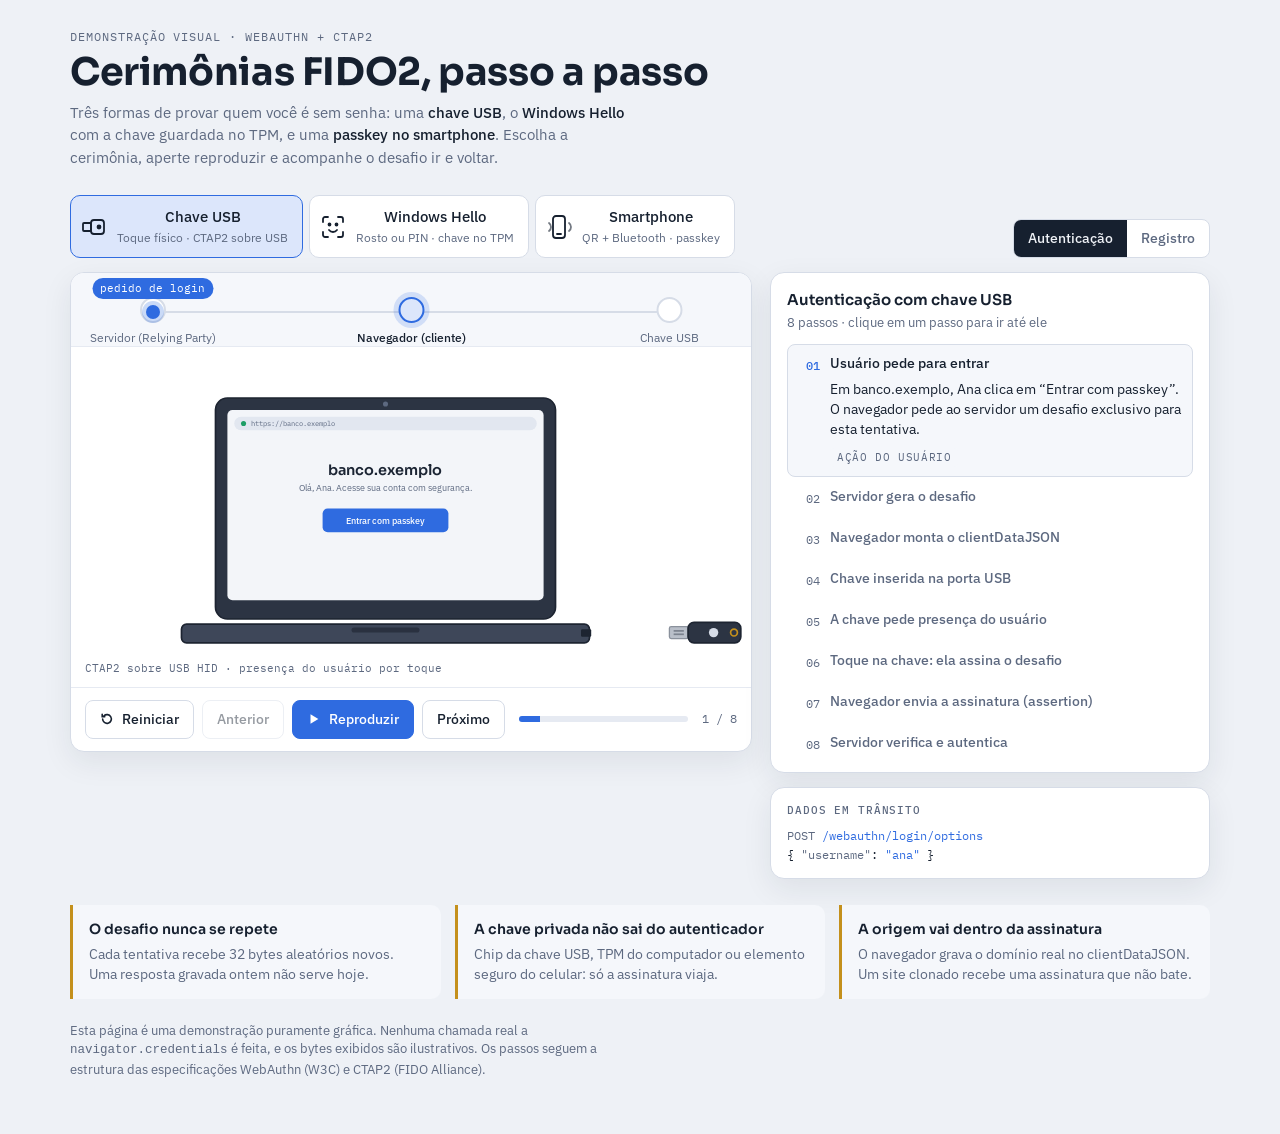
==== index.html @ 5cd629a7 "Prepare project for GitHub Pages deploy Wrap the standalone ceremony demo as a complete index.html d" ====
<!doctype html>
<html lang="pt-BR">
<head>
<meta charset="utf-8">
<meta name="viewport" content="width=device-width, initial-scale=1">
<meta name="description" content="Demonstração interativa das cerimônias de registro e autenticação FIDO2/WebAuthn.">
<title>Cerimônias FIDO2</title>
<link rel="stylesheet" href="https://fonts.googleapis.com/css2?family=Sora:wght@500;600;700&family=IBM+Plex+Sans:wght@400;500;600&family=IBM+Plex+Mono:wght@400;500&display=swap">
<style>
:root{
  --bg:#EEF1F6; --panel:#FFFFFF; --panel-2:#F5F7FB; --ink:#16202F; --muted:#5D6980; --line:#D6DCE7; --line-2:#E6EAF2;
  --accent:#C4901C; --accent-soft:#F7E9C6; --flow:#2F6BE0; --flow-soft:#DCE6FB; --ok:#1E9E66; --ok-soft:#D6F1E4; --warn:#DE6430;
  --screen:#F3F5F9; --screen-chrome:#E2E7F0; --screen-ink:#1B2433; --device:#2C3443; --device-2:#3E4759; --device-edge:#1D2431;
  --skin:#E8B892; --skin-2:#D39A6F;
  --shadow:0 10px 30px rgba(22,32,47,.08);
  --font-display:'Sora','Segoe UI',system-ui,sans-serif;
  --font-body:'IBM Plex Sans','Segoe UI',system-ui,sans-serif;
  --font-mono:'IBM Plex Mono','Cascadia Code',Consolas,monospace;
}
@media (prefers-color-scheme: dark){
  :root:not([data-theme="light"]){
    --bg:#0F141D; --panel:#171E2B; --panel-2:#1D2534; --ink:#E7ECF4; --muted:#93A0B5; --line:#2A3445; --line-2:#222B3A;
    --accent:#E2B04C; --accent-soft:#3A2F14; --flow:#6AA0FF; --flow-soft:#1C2C4D; --ok:#3FCB8B; --ok-soft:#153526; --warn:#F0784A;
    --screen:#0D1119; --screen-chrome:#1A2130; --screen-ink:#E7ECF4; --device:#3A4354; --device-2:#4C566A; --device-edge:#262E3D;
    --shadow:0 10px 30px rgba(0,0,0,.35);
  }
}
:root[data-theme="dark"]{
  --bg:#0F141D; --panel:#171E2B; --panel-2:#1D2534; --ink:#E7ECF4; --muted:#93A0B5; --line:#2A3445; --line-2:#222B3A;
  --accent:#E2B04C; --accent-soft:#3A2F14; --flow:#6AA0FF; --flow-soft:#1C2C4D; --ok:#3FCB8B; --ok-soft:#153526; --warn:#F0784A;
  --screen:#0D1119; --screen-chrome:#1A2130; --screen-ink:#E7ECF4; --device:#3A4354; --device-2:#4C566A; --device-edge:#262E3D;
  --shadow:0 10px 30px rgba(0,0,0,.35);
}
*{box-sizing:border-box}
body{margin:0;background:var(--bg);color:var(--ink);font-family:var(--font-body);font-size:15px;line-height:1.5;-webkit-font-smoothing:antialiased}
.wrap{max-width:1180px;margin:0 auto;padding:28px 20px 56px}

/* header */
.eyebrow{font-family:var(--font-mono);font-size:12px;letter-spacing:.08em;text-transform:uppercase;color:var(--muted);margin:0 0 6px}
h1{font-family:var(--font-display);font-weight:700;font-size:clamp(26px,3.4vw,38px);line-height:1.1;margin:0 0 8px;text-wrap:balance;letter-spacing:-.01em}
.lede{margin:0;max-width:62ch;color:var(--muted)}
.lede strong{color:var(--ink);font-weight:500}

/* selector */
.selector{display:flex;flex-wrap:wrap;gap:12px;align-items:flex-end;justify-content:space-between;margin:26px 0 14px}
.tabs{display:flex;gap:6px;flex-wrap:wrap}
.tab{display:flex;align-items:center;gap:10px;padding:10px 14px 10px 10px;border:1px solid var(--line);background:var(--panel);border-radius:10px;cursor:pointer;color:var(--ink);font:inherit;font-weight:500;transition:border-color .2s,background .2s}
.tab svg{width:26px;height:26px;flex:none}
.tab .tab-sub{display:block;font-size:12px;color:var(--muted);font-weight:400}
.tab:hover{border-color:var(--flow)}
.tab[aria-selected="true"]{border-color:var(--flow);background:var(--flow-soft)}
.tab:focus-visible,.btn:focus-visible,.seg button:focus-visible{outline:2px solid var(--flow);outline-offset:2px}
.seg{display:inline-flex;border:1px solid var(--line);border-radius:8px;overflow:hidden;background:var(--panel)}
.seg button{font:inherit;font-weight:500;font-size:14px;padding:8px 14px;border:0;background:transparent;color:var(--muted);cursor:pointer}
.seg button[aria-pressed="true"]{background:var(--ink);color:var(--bg)}

/* main grid */
.main{display:grid;grid-template-columns:minmax(0,1.55fr) minmax(300px,1fr);gap:18px;align-items:start}
@media (max-width:900px){.main{grid-template-columns:1fr}}
.stage{background:var(--panel);border:1px solid var(--line);border-radius:14px;box-shadow:var(--shadow);overflow:hidden}

/* rail */
.rail{position:relative;height:74px;border-bottom:1px solid var(--line-2);background:var(--panel-2)}
.rail .track{position:absolute;left:12%;right:12%;top:38px;height:2px;background:var(--line)}
.node{position:absolute;top:24px;transform:translateX(-50%);display:flex;flex-direction:column;align-items:center;gap:6px;font-size:11.5px;color:var(--muted);white-space:nowrap;transition:color .25s}
.node i{display:block;width:26px;height:26px;border-radius:50%;background:var(--panel);border:2px solid var(--line);transition:border-color .25s,background .25s,box-shadow .25s}
.node.on{color:var(--ink);font-weight:500}
.node.on i{border-color:var(--flow);background:var(--flow-soft);box-shadow:0 0 0 5px color-mix(in srgb,var(--flow) 18%,transparent)}
.pkt{position:absolute;top:32px;left:12%;width:14px;height:14px;margin-left:-7px;border-radius:50%;background:var(--flow);box-shadow:0 0 0 4px color-mix(in srgb,var(--flow) 25%,transparent);opacity:0;transition:left 1.3s cubic-bezier(.35,.1,.25,1),opacity .3s}
.pkt.jump{transition:none}
.pkt.show{opacity:1}
.pkt-label{position:absolute;bottom:20px;left:50%;transform:translateX(-50%);white-space:nowrap;font-family:var(--font-mono);font-size:11px;background:var(--flow);color:#fff;padding:2px 8px;border-radius:999px}

/* scene */
.scene-box{position:relative;background:var(--panel)}
.scene-box svg{display:block;width:100%;height:auto}
.scene-box svg[hidden]{display:none}
.note{position:absolute;left:14px;bottom:10px;font-family:var(--font-mono);font-size:11px;color:var(--muted)}

/* controls */
.controls{display:flex;gap:8px;align-items:center;padding:12px 14px;border-top:1px solid var(--line-2);flex-wrap:wrap}
.btn{font:inherit;font-weight:500;font-size:14px;padding:8px 14px;border-radius:8px;border:1px solid var(--line);background:var(--panel);color:var(--ink);cursor:pointer;display:inline-flex;align-items:center;gap:8px}
.btn:hover{border-color:var(--flow)}
.btn.primary{background:var(--flow);border-color:var(--flow);color:#fff}
.btn:disabled{opacity:.45;cursor:default}
.btn svg{width:14px;height:14px}
.progress{flex:1;min-width:120px;height:6px;background:var(--line-2);border-radius:3px;overflow:hidden;margin:0 6px}
.progress i{display:block;height:100%;width:0;background:var(--flow);transition:width .4s}
.counter{font-family:var(--font-mono);font-size:12px;color:var(--muted);font-variant-numeric:tabular-nums}

/* steps panel */
.side{display:flex;flex-direction:column;gap:14px}
.steps{background:var(--panel);border:1px solid var(--line);border-radius:14px;box-shadow:var(--shadow);padding:16px 16px 8px}
.steps h2{font-family:var(--font-display);font-size:15px;font-weight:600;margin:0 0 2px}
.steps .h-sub{margin:0 0 12px;font-size:12.5px;color:var(--muted)}
ol.list{list-style:none;margin:0;padding:0}
ol.list li{display:grid;grid-template-columns:26px 1fr;column-gap:10px;padding:9px 6px;border-radius:8px;cursor:pointer;border:1px solid transparent}
ol.list li:hover{background:var(--panel-2)}
ol.list li .n{font-family:var(--font-mono);font-size:12px;color:var(--muted);padding-top:3px;text-align:right;font-variant-numeric:tabular-nums}
ol.list li .t{font-weight:500;font-size:14px;line-height:1.35;color:var(--muted)}
ol.list li .d{display:none;font-size:13.5px;line-height:1.5;color:var(--ink);margin-top:6px;max-width:48ch}
ol.list li .tag{display:inline-block;font-family:var(--font-mono);font-size:10.5px;letter-spacing:.06em;text-transform:uppercase;padding:2px 7px;border-radius:4px;margin-top:8px;background:var(--panel-2);color:var(--muted)}
ol.list li.done .t{color:var(--ink)}
ol.list li.done .n{color:var(--ok)}
ol.list li.active{background:var(--panel-2);border-color:var(--line)}
ol.list li.active .t{color:var(--ink)}
ol.list li.active .n{color:var(--flow);font-weight:500}
ol.list li.active .d{display:block}
.tag.rp{background:var(--flow-soft);color:var(--flow)}
.tag.auth{background:var(--accent-soft);color:var(--accent)}
.tag.user{background:var(--ok-soft);color:var(--ok)}

.data{background:var(--panel);border:1px solid var(--line);border-radius:14px;box-shadow:var(--shadow);padding:14px 16px}
.data h3{font-family:var(--font-mono);font-size:11px;letter-spacing:.08em;text-transform:uppercase;color:var(--muted);margin:0 0 8px;font-weight:500}
.data pre{margin:0;font-family:var(--font-mono);font-size:12px;line-height:1.55;white-space:pre;overflow-x:auto;color:var(--ink)}
.data pre .k{color:var(--muted)}
.data pre .v{color:var(--flow)}
.data pre .ok{color:var(--ok)}
.data pre .acc{color:var(--accent)}

/* footer facts */
.facts{margin-top:26px;display:grid;grid-template-columns:repeat(3,1fr);gap:14px}
@media (max-width:760px){.facts{grid-template-columns:1fr}}
.fact{padding:14px 16px;border-left:3px solid var(--accent);background:var(--panel-2);border-radius:0 10px 10px 0}
.fact b{display:block;font-family:var(--font-display);font-weight:600;font-size:14px;margin-bottom:4px}
.fact p{margin:0;font-size:13.5px;color:var(--muted)}
.disclaimer{margin:22px 0 0;font-size:12.5px;color:var(--muted);max-width:70ch}

/* ===== SVG scene styling ===== */
svg text{font-family:var(--font-body)}
svg .mono{font-family:var(--font-mono)}
svg .disp{font-family:var(--font-display);font-weight:600}
svg .scr{opacity:0;transition:opacity .35s}
svg[data-screen="login"] .scr-login,svg[data-screen="loading"] .scr-loading,svg[data-screen="dialog"] .scr-dialog,svg[data-screen="qr"] .scr-qr,svg[data-screen="ok"] .scr-ok{opacity:1}
svg .dots circle{animation:dot 1.2s infinite}
svg .dots circle:nth-child(2){animation-delay:.2s}
svg .dots circle:nth-child(3){animation-delay:.4s}
@keyframes dot{0%,80%,100%{opacity:.25}40%{opacity:1}}
svg .laptop-screen{fill:var(--device)} svg .laptop-edge{fill:var(--device-edge)} svg .laptop-base{fill:var(--device-2)}
svg .screen-bg{fill:var(--screen)} svg .chrome{fill:var(--screen-chrome)}
svg .s-ink{fill:var(--screen-ink)} svg .s-muted{fill:var(--muted)} svg .s-flow{fill:var(--flow)} svg .s-ok{fill:var(--ok)}
svg .dlg{fill:var(--panel);stroke:var(--line)}
svg .ok-ring{fill:var(--ok-soft);stroke:var(--ok)}
svg .ok-check{fill:none;stroke:var(--ok);stroke-width:4;stroke-linecap:round;stroke-linejoin:round;stroke-dasharray:40;stroke-dashoffset:40;transition:stroke-dashoffset .6s .2s}
svg[data-screen="ok"] .ok-check{stroke-dashoffset:0}
svg .qr rect{fill:#1B2433}

/* USB */
.usb .key{transform:translate(704px,329px);transition:transform .9s cubic-bezier(.2,.7,.2,1)}
.usb.in .key{transform:translate(600px,329px)}
.usb .key-body{fill:var(--device);stroke:var(--device-edge)}
.usb .key-plug{fill:#B9BFC9;stroke:#8A919C}
.usb .key-ring{fill:none;stroke:var(--accent);stroke-width:2}
.usb .led{fill:var(--line);transition:fill .3s}
.usb.blink .led{animation:blink .55s steps(1) infinite}
@keyframes blink{50%{fill:var(--accent)}}
.usb.touch .led,.usb.glow .led{fill:var(--ok)}
.usb .finger{opacity:0;transform:translate(0,-60px);transition:transform .5s cubic-bezier(.2,.7,.2,1),opacity .3s}
.usb.touch .finger{opacity:1;transform:translate(0,0)}
.usb .finger path{fill:var(--skin);stroke:var(--skin-2)}
.usb .halo{opacity:0;transition:opacity .4s}
.usb.glow .halo{opacity:1;animation:halo 1.4s ease-in-out infinite}
@keyframes halo{50%{transform:scale(1.15);opacity:.4}}
.usb .halo{transform-origin:center;transform-box:fill-box}
.usb .key-lbl{opacity:0;transition:opacity .3s}
.usb.glow .key-lbl{opacity:1}

/* Hello */
.hello .beam{opacity:0;transition:opacity .4s;fill:var(--flow)}
.hello.beam .beam{opacity:.16}
.hello .face{stroke:var(--muted);fill:none;stroke-width:2.5;transition:stroke .3s}
.hello.match .face{stroke:var(--ok)}
.hello .scanline{opacity:0;stroke:var(--flow);stroke-width:2}
.hello.scan .scanline{opacity:1;animation:scan 1.1s ease-in-out infinite alternate}
@keyframes scan{from{transform:translateY(-34px)}to{transform:translateY(34px)}}
.hello .facepts{opacity:0;transition:opacity .4s}
.hello.scan .facepts,.hello.match .facepts{opacity:1}
.hello .facepts circle{fill:var(--flow)}
.hello.match .facepts circle{fill:var(--ok)}
.hello .tpm{fill:var(--device-edge);stroke:var(--line);transition:fill .3s}
.hello.tpm .tpm{fill:var(--accent)}
.hello .tpm-ring{fill:none;stroke:var(--accent);stroke-width:2;opacity:0;transform-origin:center;transform-box:fill-box}
.hello.tpm .tpm-ring{opacity:1;animation:halo 1.3s ease-in-out infinite}
.hello .tpm-lbl{opacity:0;transition:opacity .3s}
.hello.tpm .tpm-lbl{opacity:1}
.hello .cam{fill:var(--muted)} .hello.beam .cam{fill:var(--flow)}
.hello .face-icon{stroke:var(--flow);fill:none;stroke-width:2;stroke-linecap:round}

/* Phone */
.phone .phone{transform:translate(830px,118px);transition:transform .9s cubic-bezier(.2,.7,.2,1)}
.phone.in .phone{transform:translate(690px,118px)}
.phone .ph-body{fill:var(--device);stroke:var(--device-edge)}
.phone .ph-screen{fill:var(--screen)}
.phone .ph-scr{opacity:0;transition:opacity .35s}
svg[data-phone="camera"] .ph-camera,svg[data-phone="prompt"] .ph-prompt,svg[data-phone="ok"] .ph-ok{opacity:1}
.phone .vf{fill:none;stroke:var(--flow);stroke-width:2}
.phone .fp{fill:none;stroke:var(--flow);stroke-width:2;stroke-linecap:round}
.phone .ble path{fill:none;stroke:var(--flow);stroke-width:2;stroke-linecap:round;opacity:0}
.phone.ble .ble path{animation:wave 1.4s ease-out infinite}
.phone.ble .ble path:nth-child(2){animation-delay:.3s}
.phone.ble .ble path:nth-child(3){animation-delay:.6s}
@keyframes wave{0%{opacity:0}30%{opacity:1}100%{opacity:0}}
.phone .ble-lbl{opacity:0;transition:opacity .3s}
.phone.ble .ble-lbl{opacity:1}
.phone .tunnel{opacity:0;transition:opacity .4s}
.phone.tunnel .tunnel{opacity:1}
.phone .tunnel path{fill:none;stroke:var(--flow);stroke-width:2;stroke-dasharray:6 6}
.phone.tunnel .tunnel path{animation:dash 1.2s linear infinite}
.phone.back .tunnel path{animation-direction:reverse}
@keyframes dash{to{stroke-dashoffset:-24}}
.phone .cloud{fill:var(--panel);stroke:var(--flow);stroke-width:2}
.phone .ph-halo{opacity:0;fill:none;stroke:var(--ok);stroke-width:3;transform-origin:center;transform-box:fill-box}
.phone.sign .ph-halo{opacity:1;animation:halo 1.3s ease-in-out infinite}

@media (prefers-reduced-motion: reduce){
  *{transition-duration:.01ms!important;animation-duration:.01ms!important;animation-iteration-count:1!important}
  .usb.blink .led{fill:var(--accent)}
}
</style>
</head>
<body>

<div class="wrap">
  <header>
    <p class="eyebrow">Demonstração visual · WebAuthn + CTAP2</p>
    <h1>Cerimônias FIDO2, passo a passo</h1>
    <p class="lede">Três formas de provar quem você é sem senha: uma <strong>chave USB</strong>, o <strong>Windows Hello</strong> com a chave guardada no TPM, e uma <strong>passkey no smartphone</strong>. Escolha a cerimônia, aperte reproduzir e acompanhe o desafio ir e voltar.</p>
  </header>

  <div class="selector">
    <div class="tabs" role="tablist" aria-label="Autenticador">
      <button class="tab" role="tab" data-c="usb" aria-selected="true">
        <svg viewBox="0 0 26 26" fill="none" stroke="currentColor" stroke-width="1.8" stroke-linecap="round" stroke-linejoin="round"><rect x="2" y="9" width="8" height="8" rx="1"/><rect x="10" y="6" width="13" height="14" rx="3"/><circle cx="18" cy="13" r="1.5" fill="currentColor"/></svg>
        <span>Chave USB<span class="tab-sub">Toque físico · CTAP2 sobre USB</span></span>
      </button>
      <button class="tab" role="tab" data-c="hello" aria-selected="false">
        <svg viewBox="0 0 26 26" fill="none" stroke="currentColor" stroke-width="1.8" stroke-linecap="round" stroke-linejoin="round"><path d="M3 8V5a2 2 0 0 1 2-2h3M18 3h3a2 2 0 0 1 2 2v3M23 18v3a2 2 0 0 1-2 2h-3M8 23H5a2 2 0 0 1-2-2v-3"/><circle cx="9.5" cy="10.5" r="1" fill="currentColor"/><circle cx="16.5" cy="10.5" r="1" fill="currentColor"/><path d="M9 16c1 1.3 2.4 2 4 2s3-.7 4-2"/></svg>
        <span>Windows Hello<span class="tab-sub">Rosto ou PIN · chave no TPM</span></span>
      </button>
      <button class="tab" role="tab" data-c="phone" aria-selected="false">
        <svg viewBox="0 0 26 26" fill="none" stroke="currentColor" stroke-width="1.8" stroke-linecap="round" stroke-linejoin="round"><rect x="7" y="2" width="12" height="22" rx="3"/><path d="M11 20h4"/><path d="M3 9a5 5 0 0 1 0 8M23 9a5 5 0 0 1 0 8" opacity=".6"/></svg>
        <span>Smartphone<span class="tab-sub">QR + Bluetooth · passkey</span></span>
      </button>
    </div>
    <div class="seg" role="group" aria-label="Tipo de cerimônia">
      <button data-m="login" aria-pressed="true">Autenticação</button>
      <button data-m="register" aria-pressed="false">Registro</button>
    </div>
  </div>

  <div class="main">
    <section class="stage" aria-label="Palco da animação">
      <div class="rail">
        <div class="track"></div>
        <div class="node" style="left:12%" data-node="rp"><i></i><span>Servidor (Relying Party)</span></div>
        <div class="node" style="left:50%" data-node="client"><i></i><span>Navegador (cliente)</span></div>
        <div class="node" style="left:88%" data-node="auth"><i></i><span id="authName">Chave USB</span></div>
        <div class="pkt" id="pkt"><span class="pkt-label" id="pktLabel"></span></div>
      </div>
      <div class="scene-box" id="sceneBox">
        <div class="note" id="sceneNote"></div>
      </div>
      <div class="controls">
        <button class="btn" id="btnReset" title="Reiniciar">
          <svg viewBox="0 0 16 16" fill="none" stroke="currentColor" stroke-width="1.8" stroke-linecap="round"><path d="M3 8a5 5 0 1 0 1.5-3.6"/><path d="M2.5 2.5v3h3"/></svg>Reiniciar
        </button>
        <button class="btn" id="btnPrev">Anterior</button>
        <button class="btn primary" id="btnPlay">
          <svg viewBox="0 0 16 16" fill="currentColor" id="playIcon"><path d="M4 2.5v11l9-5.5z"/></svg><span id="playLabel">Reproduzir</span>
        </button>
        <button class="btn" id="btnNext">Próximo</button>
        <div class="progress"><i id="prog"></i></div>
        <span class="counter" id="counter">1 / 8</span>
      </div>
    </section>

    <aside class="side">
      <div class="steps">
        <h2 id="stepsTitle">Autenticação com chave USB</h2>
        <p class="h-sub" id="stepsSub">8 passos · clique em um passo para ir até ele</p>
        <ol class="list" id="stepList"></ol>
      </div>
      <div class="data">
        <h3 id="dataTitle">Dados em trânsito</h3>
        <pre id="dataBox"></pre>
      </div>
    </aside>
  </div>

  <div class="facts">
    <div class="fact"><b>O desafio nunca se repete</b><p>Cada tentativa recebe 32 bytes aleatórios novos. Uma resposta gravada ontem não serve hoje.</p></div>
    <div class="fact"><b>A chave privada não sai do autenticador</b><p>Chip da chave USB, TPM do computador ou elemento seguro do celular: só a assinatura viaja.</p></div>
    <div class="fact"><b>A origem vai dentro da assinatura</b><p>O navegador grava o domínio real no clientDataJSON. Um site clonado recebe uma assinatura que não bate.</p></div>
  </div>
  <p class="disclaimer">Esta página é uma demonstração puramente gráfica. Nenhuma chamada real a <code>navigator.credentials</code> é feita, e os bytes exibidos são ilustrativos. Os passos seguem a estrutura das especificações WebAuthn (W3C) e CTAP2 (FIDO Alliance).</p>
</div>

<script>
(function(){
'use strict';
const $=s=>document.querySelector(s);

/* ---------- illustrative data ---------- */
const HEX = {
  challenge:'7f3a 91c2 0be4 5d76 a8f0 13c9 4e2b 6d81\n          c517 fa60 2e9d 4b3c 08d2 77a1 e5f4 9b06',
  chB64:'fzqRwgvkXXao8BPJTitugcUX-mAunUs8CNJ3oeX0mwY',
  credId:'a1b2 c3d4 e5f6 0718 2930 4a5b 6c7d 8e9f',
  rpHash:'8c1f 4e7a 9d02 b6c3 …  (SHA-256 de "banco.exemplo")',
  sig:'3045 0221 00e7 4c19 8fa2 … 0220 5a1c 9b30 dd47 …',
  pub:'{ 1: 2 (EC2), 3: -7 (ES256),\n  -2: x = 65a3 9f0c …, -3: y = d2e8 1b44 … }'
};
const k=s=>`<span class="k">${s}</span>`, v=s=>`<span class="v">${s}</span>`, ok=s=>`<span class="ok">${s}</span>`, acc=s=>`<span class="acc">${s}</span>`;

/* ---------- shared steps ---------- */
function stepRequest(mode){
  return {
    who:'client', tag:'user',
    t: mode==='login' ? 'Usuário pede para entrar' : 'Usuário pede para cadastrar uma passkey',
    d: mode==='login'
      ? 'Em banco.exemplo, Ana clica em “Entrar com passkey”. O navegador pede ao servidor um desafio exclusivo para esta tentativa.'
      : 'Já autenticada, Ana escolhe “Cadastrar passkey” nas configurações da conta. O navegador pede ao servidor as opções de criação.',
    pkt:{from:'client',to:'rp',label: mode==='login' ? 'pedido de login' : 'pedido de registro'},
    st:'idle', screen:{type:'login'},
    data: `${k('POST')} ${v(mode==='login'?'/webauthn/login/options':'/webauthn/register/options')}\n{ ${k('"username"')}: ${v('"ana"')} }`
  };
}
function stepChallenge(mode){
  const extra = mode==='login'
    ? `${k('allowCredentials')}: [ ${v(HEX.credId)} ]\n${k('userVerification')}: ${v('"preferred"')}`
    : `${k('user')}: { id: ${v('e9 2f …')}, name: ${v('"ana"')} }\n${k('pubKeyCredParams')}: [ ${v('ES256 (-7)')}, ${v('RS256 (-257)')} ]`;
  return {
    who:'rp', tag:'rp',
    t:'Servidor gera o desafio',
    d:'O servidor sorteia 32 bytes aleatórios (o challenge), guarda-os para esta sessão e devolve junto com o rpId, o domínio dono da conta. ' + (mode==='login' ? 'Também lista quais credenciais aceita.' : 'Também informa quais algoritmos de assinatura aceita.'),
    pkt:{from:'rp',to:'client',label:'challenge + rpId'},
    st:'idle', screen:{type:'loading'},
    data:`${k('challenge')}: ${acc(HEX.challenge)}\n${k('rpId')}: ${v('"banco.exemplo"')}\n${extra}`
  };
}
function stepClientData(mode, screen){
  return {
    who:'client', tag:'client',
    t:'Navegador monta o clientDataJSON',
    d:`O site chama navigator.credentials.${mode==='login'?'get':'create'}(). O navegador registra o tipo da operação, o challenge e a origin real da página. Como esse registro entra na assinatura, um site falso não consegue reaproveitar o desafio.`,
    pkt:null, st:'idle', screen,
    data:`${k('clientDataJSON')} = {\n  ${k('"type"')}: ${v(mode==='login'?'"webauthn.get"':'"webauthn.create"')},\n  ${k('"challenge"')}: ${acc('"'+HEX.chB64+'"')},\n  ${k('"origin"')}: ${v('"https://banco.exemplo"')}\n}`
  };
}
function stepSend(mode, st, screen, from){
  return {
    who:'client', tag:'client',
    t: mode==='login' ? 'Navegador envia a assinatura (assertion)' : 'Navegador envia o attestationObject',
    d: mode==='login'
      ? 'A chave privada não saiu do autenticador. O navegador repassa ao servidor apenas o credentialId, o authenticatorData, o clientDataJSON e a assinatura.'
      : 'O navegador repassa ao servidor o attestationObject (chave pública, credentialId e dados de atestação) junto com o clientDataJSON.',
    pkt:{from: from||'client', to:'rp', label: mode==='login' ? 'assertion' : 'attestation'},
    st, screen,
    data: mode==='login'
      ? `${k('POST')} ${v('/webauthn/login/verify')}\n${k('credentialId')}: ${v(HEX.credId)}\n${k('authenticatorData')}: rpIdHash ‖ flags ‖ counter\n${k('clientDataJSON')}: …\n${k('signature')}: ${acc(HEX.sig)}`
      : `${k('POST')} ${v('/webauthn/register/verify')}\n${k('credentialId')}: ${v(HEX.credId)}\n${k('attestationObject')}: { fmt, authData, attStmt }\n${k('clientDataJSON')}: …`
  };
}
function stepVerify(mode, uv, st){
  return {
    who:'rp', tag:'rp',
    t: mode==='login' ? 'Servidor verifica e autentica' : 'Servidor guarda a chave pública',
    d: mode==='login'
      ? 'Com a chave pública guardada no registro, o servidor confere a assinatura, o hash do rpId, a origin, o tipo e se o contador aumentou. Tudo certo: a sessão é criada.'
      : 'O servidor confere o challenge e a origin, opcionalmente valida o certificado de atestação do fabricante e associa credentialId + chave pública à conta de Ana. A partir daqui essa credencial pode autenticar.',
    pkt:null, st, screen:{type:'ok'},
    data: mode==='login'
      ? `${k('challenge')} == esperado        ${ok('✔')}\n${k('origin')} == https://banco.exemplo  ${ok('✔')}\n${k('rpIdHash')} == SHA-256(rpId)  ${ok('✔')}\n${k('flags')}: UP=1 UV=${uv}             ${ok('✔')}\n${k('counter')}: 41 → 42             ${ok('✔')}\n${k('verify')}(pubKey, sig, dados) → ${ok('true')}\n${ok('Set-Cookie: session=…')}`
      : `${k('challenge')} == esperado   ${ok('✔')}\n${k('origin')} == esperado      ${ok('✔')}\n${k('fmt')}: ${v('"packed"')}  atestação ${ok('✔')}\n${k('salvo')}: { user: ana,\n  credentialId: ${v(HEX.credId)},\n  publicKey: ${acc('COSE ES256')}, counter: 0 }`
  };
}

/* ---------- ceremonies ---------- */
const CEREMONIES = {
  usb: {
    name:'chave USB', auth:'Chave USB', dlgTitle:'Chave de segurança',
    note:'CTAP2 sobre USB HID · presença do usuário por toque',
    steps(mode){
      const dlg=m=>({type:'dialog',msg:m});
      return [
        stepRequest(mode), stepChallenge(mode),
        stepClientData(mode, dlg('Insira sua chave de segurança')),
        { who:'auth', tag:'user', t:'Chave inserida na porta USB',
          d:'Ana conecta a chave. O navegador conversa com ela pelo protocolo CTAP2 sobre USB HID, sem driver especial, e envia o comando ' + (mode==='login'?'authenticatorGetAssertion.':'authenticatorMakeCredential.'),
          pkt:{from:'client',to:'auth',label: mode==='login'?'getAssertion':'makeCredential'}, st:'inserted', screen:dlg('Toque na chave quando ela piscar'),
          data:`${k('CTAP2')} ${v(mode==='login'?'authenticatorGetAssertion':'authenticatorMakeCredential')}\n${k('rpId')}: ${v('"banco.exemplo"')}\n${k('clientDataHash')}: SHA-256(clientDataJSON)\n${mode==='login'?k('allowList')+': [ '+v(HEX.credId)+' ]':k('user')+': { id, name: "ana" }'}` },
        { who:'auth', tag:'auth', t:'A chave pede presença do usuário',
          d:'O LED pisca. A chave só assina depois de um toque físico: é a prova de que há uma pessoa presente, e não um programa remoto tentando usar a chave às escondidas.',
          pkt:null, st:'blink', screen:dlg('Toque na chave quando ela piscar'), dur:3200,
          data:`${k('status')}: ${acc('aguardando presença do usuário (UP)')}\n${k('LED')}: piscando` },
        { who:'auth', tag:'user', t: mode==='login' ? 'Toque na chave: ela assina o desafio' : 'Toque na chave: ela cria um novo par de chaves',
          d: mode==='login'
            ? 'O dedo encosta no sensor. A chave localiza a chave privada ligada ao rpId e ao credentialId e assina authenticatorData ‖ SHA-256(clientDataJSON) com ela.'
            : 'O dedo encosta no sensor. A chave gera um par ES256 exclusivo para banco.exemplo: a privada fica gravada no chip seguro, a pública sai dentro de um attestationObject com um credentialId novo.',
          pkt:null, st:'touch', screen:dlg('Verificando…'), dur:3400,
          data: mode==='login'
            ? `${k('authenticatorData')}:\n  rpIdHash ${v(HEX.rpHash)}\n  flags    ${v('0x01')} (UP=1, UV=0)\n  counter  ${v('42')}\n${k('signature')}: ${acc(HEX.sig)}`
            : `${k('novo par')}: ES256 (P-256)\n${k('credentialId')}: ${v(HEX.credId)}\n${k('publicKey')} (COSE):\n${acc(HEX.pub)}\n${k('privateKey')}: ${ok('fica no chip')}` },
        stepSend(mode, 'signed', dlg('Enviando resposta…')),
        stepVerify(mode, 0, 'done')
      ];
    },
    states:{ idle:[], inserted:['in'], blink:['in','blink'], touch:['in','touch'], signed:['in','glow'], done:['in'] }
  },

  hello: {
    name:'Windows Hello', auth:'Windows Hello · TPM', dlgTitle:'Windows Hello',
    note:'Autenticador de plataforma · verificação biométrica local',
    steps(mode){
      const dlg=m=>({type:'dialog',msg:m});
      return [
        stepRequest(mode), stepChallenge(mode),
        stepClientData(mode, {type:'loading'}),
        { who:'auth', tag:'client', t:'Windows assume a operação',
          d:'O navegador entrega a operação ao autenticador de plataforma. O Windows abre a janela do Windows Hello: a credencial mora no TPM deste computador e não em um acessório.',
          pkt:{from:'client',to:'auth',label: mode==='login'?'getAssertion':'makeCredential'}, st:'prompt', screen:dlg('Verificando sua identidade'),
          data:`${k('autenticador')}: ${v('plataforma (Windows Hello)')}\n${k('transporte')}: ${v('"internal"')}\n${k('userVerification')}: ${acc('obrigatória')}` },
        { who:'auth', tag:'user', t:'A câmera infravermelha procura o rosto',
          d:'A câmera IR projeta luz invisível e lê o relevo do rosto, então uma foto não engana o sensor. Impressão digital ou PIN funcionam do mesmo jeito: tudo é conferido só neste aparelho.',
          pkt:null, st:'scan', screen:dlg('Olhando para você…'), dur:3400,
          data:`${k('sensor')}: câmera IR + RGB\n${k('modelo facial')}: ${ok('só existe neste PC')}\n${k('enviado ao site')}: ${ok('nada')}` },
        { who:'auth', tag:'auth', t:'Rosto reconhecido: TPM libera a chave',
          d:'A comparação acontece localmente; o rosto nunca viaja. Com a verificação feita (UV=1), o Windows autoriza o TPM a usar a chave privada, que foi gerada lá dentro e não pode ser lida nem exportada.',
          pkt:null, st:'match', screen:dlg('Reconhecido'),
          data:`${k('match')}: ${ok('true')}\n${k('flags')}: UP=1 ${acc('UV=1')}\n${k('TPM 2.0')}: chave desbloqueada para uso` },
        { who:'auth', tag:'auth', t: mode==='login' ? 'TPM assina o desafio' : 'TPM cria o par de chaves',
          d: mode==='login'
            ? 'Dentro do TPM, a chave privada assina authenticatorData ‖ SHA-256(clientDataJSON). Só a assinatura sai do chip.'
            : 'O TPM gera um par ES256 novo. A chave privada nasce e fica dentro do chip; a pública sai com um credentialId e a atestação do TPM.',
          pkt:null, st:'sign', screen:dlg('Assinando…'), dur:3200,
          data: mode==='login'
            ? `${k('authenticatorData')}:\n  rpIdHash ${v(HEX.rpHash)}\n  flags    ${v('0x05')} (UP=1, UV=1)\n  counter  ${v('42')}\n${k('signature')}: ${acc(HEX.sig)}`
            : `${k('novo par')}: ES256, gerado no TPM\n${k('credentialId')}: ${v(HEX.credId)}\n${k('publicKey')} (COSE):\n${acc(HEX.pub)}\n${k('fmt')}: ${v('"tpm"')} (atestação do chip)` },
        stepSend(mode, 'sign', dlg('Enviando resposta…')),
        stepVerify(mode, 1, 'done')
      ];
    },
    states:{ idle:[], prompt:[], scan:['beam','scan'], match:['beam','match'], sign:['match','tpm'], done:['match'] }
  },

  phone: {
    name:'smartphone', auth:'Smartphone', dlgTitle:'Usar um telefone',
    note:'Transporte híbrido · QR + Bluetooth LE + túnel cifrado',
    steps(mode){
      return [
        stepRequest(mode), stepChallenge(mode),
        stepClientData(mode, {type:'loading'}),
        { who:'client', tag:'client', t:'Navegador exibe um código QR',
          d:'Não há passkey neste computador, então o navegador oferece “usar um telefone”. O QR carrega uma URL FIDO:/ com uma chave de sessão temporária e o endereço de um serviço de túnel.',
          pkt:null, st:'qr', screen:{type:'qr'},
          data:`${k('QR')}: ${v('FIDO:/0648…')}\n${k('contém')}: chave pública efêmera,\n         segredo do QR, id do túnel\n${k('validade')}: esta sessão` },
        { who:'auth', tag:'user', t:'Ana aponta a câmera do celular',
          d:'O celular lê o QR e descobre como falar com este navegador em particular. Nada foi enviado ainda: só um convite.',
          pkt:null, st:'phone-in', screen:{type:'qr'}, phone:'camera',
          data:`${k('lido')}: ${v('FIDO:/0648…')}\n${k('celular')}: derivou a chave da sessão` },
        { who:'auth', tag:'auth', t:'Prova de proximidade por Bluetooth',
          d:'O celular anuncia por BLE um segredo derivado do QR. O computador precisa ouvir esse anúncio, o que prova que os dois estão no mesmo lugar. Os dados em si passam por um túnel na internet, cifrado de ponta a ponta.',
          pkt:{from:'client',to:'auth',label: mode==='login'?'getAssertion':'makeCredential'}, st:'ble', screen:{type:'dialog',msg:'Conectando ao seu telefone…'}, phone:'camera', dur:3400,
          data:`${k('BLE advert')}: ${acc('segredo(QR) ✔ ouvido pelo PC')}\n${k('túnel')}: ${v('wss://cable.…/connect')}\n${k('cifra')}: Noise, ponta a ponta\n${k('CTAP2')} ${v(mode==='login'?'getAssertion':'makeCredential')} → celular` },
        { who:'auth', tag:'user', t:'Celular pede a digital',
          d:'O celular mostra para qual site é a operação e pede a impressão digital, o rosto ou o código de bloqueio. A verificação é local e nunca sai do aparelho.',
          pkt:null, st:'prompt', screen:{type:'dialog',msg:'Continue no seu telefone'}, phone:'prompt', dur:3200,
          data:`${k('rpId')}: ${v('"banco.exemplo"')}\n${k('conta')}: ana\n${k('userVerification')}: ${acc('sensor de digital')}` },
        { who:'auth', tag:'auth', t: mode==='login' ? 'Passkey assina no celular' : 'Celular cria a passkey',
          d: mode==='login'
            ? 'A chave privada está no elemento seguro do celular (ou sincronizada no cofre da conta, sempre cifrada). O celular assina authenticatorData ‖ SHA-256(clientDataJSON); a chave não sai do aparelho.'
            : 'O celular gera um par ES256 novo e guarda a privada no elemento seguro, podendo sincronizá-la cifrada com o cofre da conta. A pública sai com um credentialId.',
          pkt:null, st:'sign', screen:{type:'dialog',msg:'Continue no seu telefone'}, phone:'ok', dur:3000,
          data: mode==='login'
            ? `${k('flags')}: UP=1 ${acc('UV=1')}\n${k('counter')}: ${v('0')} (passkey sincronizada)\n${k('signature')}: ${acc(HEX.sig)}`
            : `${k('novo par')}: ES256\n${k('credentialId')}: ${v(HEX.credId)}\n${k('publicKey')} (COSE):\n${acc(HEX.pub)}\n${k('backup')}: ${v('BE=1, BS=1')} (sincronizável)` },
        { who:'client', tag:'auth', t:'A resposta volta pelo túnel',
          d:'A resposta assinada percorre o mesmo túnel cifrado até o navegador, que a entrega ao site como se tivesse vindo de um autenticador local.',
          pkt:{from:'auth',to:'client',label: mode==='login'?'assertion':'attestation'}, st:'return', screen:{type:'dialog',msg:'Resposta recebida'}, phone:'ok',
          data:`${k('túnel')} → navegador\n${k('conteúdo')}: ${v(mode==='login'?'assertion':'attestationObject')} + clientDataJSON` },
        stepSend(mode, 'return', {type:'loading'}, 'client'),
        stepVerify(mode, 1, 'done')
      ];
    },
    states:{ idle:[], qr:[], 'phone-in':['in'], ble:['in','ble','tunnel'], prompt:['in','tunnel'], sign:['in','tunnel','sign'], 'return':['in','tunnel','back'], done:['in'] }
  }
};

/* ---------- SVG building ---------- */
function seeded(n){ let s=n>>>0; return ()=>{ s^=s<<13; s>>>=0; s^=s>>>17; s^=s<<5; s>>>=0; return (s>>>0)/4294967296; }; }
function qrPattern(){
  const N=21, g=[], r=seeded(20260903);
  for(let y=0;y<N;y++){ g[y]=[]; for(let x=0;x<N;x++) g[y][x]= r()<0.45; }
  const finder=(ox,oy)=>{ for(let y=0;y<7;y++)for(let x=0;x<7;x++){ const edge=x===0||y===0||x===6||y===6, core=x>=2&&x<=4&&y>=2&&y<=4; g[oy+y][ox+x]=edge||core; } for(let i=-1;i<8;i++){ if(g[oy+i]&&g[oy+i][ox-1]!==undefined&&ox-1>=0) g[oy+i][ox-1]=false; if(g[oy+i]&&ox+7<N) g[oy+i][ox+7]=false; if(oy-1>=0&&g[oy-1][ox+i]!==undefined&&ox+i>=0&&ox+i<N) g[oy-1][ox+i]=false; if(oy+7<N&&ox+i>=0&&ox+i<N) g[oy+7][ox+i]=false; } };
  finder(0,0); finder(N-7,0); finder(0,N-7);
  return g;
}
const QR=qrPattern();
function qrSVG(x,y,cell,cls){
  let s=`<g class="${cls||'qr'}" transform="translate(${x},${y})">`;
  for(let r=0;r<QR.length;r++)for(let c=0;c<QR.length;c++) if(QR[r][c]) s+=`<rect x="${c*cell}" y="${r*cell}" width="${cell}" height="${cell}"/>`;
  return s+'</g>';
}
function laptop(dlgTitle, iconMarkup, extraScreen){
  return `
  <g class="laptop">
    <rect x="170" y="60" width="400" height="260" rx="14" class="laptop-screen"/>
    <rect x="170" y="60" width="400" height="260" rx="14" fill="none" stroke="var(--device-edge)" stroke-width="2"/>
    <rect x="184" y="74" width="372" height="224" rx="6" class="screen-bg"/>
    <circle cx="370" cy="67" r="3" class="cam" fill="var(--muted)"/>
    <rect x="130" y="326" width="480" height="22" rx="6" class="laptop-base"/>
    <rect x="130" y="326" width="480" height="22" rx="6" fill="none" stroke="var(--device-edge)" stroke-width="2"/>
    <rect x="330" y="330" width="80" height="6" rx="3" fill="var(--device-edge)" opacity=".6"/>
    <rect x="600" y="332" width="12" height="9" rx="1.5" fill="var(--device-edge)"/>
    <!-- browser chrome -->
    <rect x="192" y="82" width="356" height="16" rx="8" class="chrome"/>
    <circle cx="203" cy="90" r="3" fill="var(--ok)"/>
    <text x="212" y="93.5" font-size="8.5" class="mono s-muted">https://banco.exemplo</text>
    <!-- screens -->
    <g class="scr scr-login">
      <text x="370" y="150" font-size="17" text-anchor="middle" class="disp s-ink">banco.exemplo</text>
      <text x="370" y="170" font-size="10" text-anchor="middle" class="s-muted">Olá, Ana. Acesse sua conta com segurança.</text>
      <rect x="296" y="190" width="148" height="28" rx="6" class="s-flow"/>
      <text x="370" y="208" font-size="10.5" text-anchor="middle" fill="#fff" font-weight="500" class="login-btn">Entrar com passkey</text>
    </g>
    <g class="scr scr-loading">
      <text x="370" y="180" font-size="11" text-anchor="middle" class="s-muted loading-msg">Aguardando o servidor</text>
      <g class="dots" fill="var(--flow)"><circle cx="356" cy="200" r="3.5"/><circle cx="370" cy="200" r="3.5"/><circle cx="384" cy="200" r="3.5"/></g>
    </g>
    <g class="scr scr-dialog">
      <rect x="250" y="112" width="240" height="160" rx="10" class="dlg"/>
      <g transform="translate(352,126)">${iconMarkup}</g>
      <text x="370" y="192" font-size="11.5" text-anchor="middle" font-weight="600" class="s-ink">${dlgTitle}</text>
      <text x="370" y="212" font-size="10" text-anchor="middle" class="s-muted dlg-msg">…</text>
      <g class="dots" fill="var(--flow)"><circle cx="356" cy="248" r="3"/><circle cx="370" cy="248" r="3"/><circle cx="384" cy="248" r="3"/></g>
    </g>
    ${extraScreen||''}
    <g class="scr scr-ok">
      <circle cx="370" cy="170" r="30" class="ok-ring" stroke-width="2.5"/>
      <path d="M355 171 l10 10 l20 -22" class="ok-check"/>
      <text x="370" y="228" font-size="13" text-anchor="middle" class="disp s-ink ok-label">Autenticado</text>
      <text x="370" y="246" font-size="9.5" text-anchor="middle" class="s-muted">Bem-vinda de volta, Ana</text>
    </g>
  </g>`;
}
const ICON_KEY=`<g fill="none" stroke="var(--accent)" stroke-width="2.5" stroke-linecap="round" stroke-linejoin="round" transform="translate(0,4)"><rect x="2" y="12" width="9" height="10" rx="1"/><rect x="11" y="8" width="23" height="18" rx="4"/><circle cx="26" cy="17" r="2.5" fill="var(--accent)"/></g>`;
const ICON_FACE=`<g class="face-icon" transform="translate(0,2)"><path d="M3 10V6a3 3 0 0 1 3-3h4M26 3h4a3 3 0 0 1 3 3v4M36 26v4a3 3 0 0 1-3 3h-4M10 33H6a3 3 0 0 1-3-3v-4"/><circle cx="13" cy="15" r="1.4" fill="var(--flow)"/><circle cx="23" cy="15" r="1.4" fill="var(--flow)"/><path d="M12 23c2 2.5 4.5 3.5 6 3.5s4-1 6-3.5"/></g>`;
const ICON_PHONE=`<g fill="none" stroke="var(--flow)" stroke-width="2.5" stroke-linecap="round" transform="translate(4,2)"><rect x="6" y="1" width="18" height="32" rx="4"/><path d="M12 28h6"/></g>`;

const SCENES = {
  usb: `<svg viewBox="0 0 800 400" class="scene usb" data-screen="login" role="img" aria-label="Chave USB sendo inserida em um notebook">
    ${laptop('Chave de segurança', ICON_KEY)}
    <g class="key">
      <rect x="0" y="0" width="22" height="14" rx="2" class="key-plug" stroke-width="1.5"/>
      <rect x="5" y="4" width="12" height="2" fill="#7B828E"/><rect x="5" y="8" width="12" height="2" fill="#7B828E"/>
      <circle cx="40" cy="7" r="26" class="halo" fill="var(--ok)" opacity=".18"/>
      <rect x="22" y="-5" width="62" height="24" rx="7" class="key-body" stroke-width="2"/>
      <circle cx="76" cy="7" r="4" class="key-ring"/>
      <circle cx="52" cy="7" r="5.5" class="led"/>
      <text x="53" y="40" font-size="10" text-anchor="middle" class="mono key-lbl" fill="var(--ok)">assinado</text>
    </g>
    <g class="finger" transform="translate(0,0)">
      <path d="M660 260 c0 -14 8 -22 18 -22 c10 0 18 8 18 22 v54 c0 12 -8 22 -18 22 c-10 0 -18 -10 -18 -22 z" stroke-width="2"/>
      <path d="M668 262 c0 -8 4 -12 10 -12 c6 0 10 4 10 12 v12 c0 6 -4 8 -10 8 c-6 0 -10 -2 -10 -8 z" fill="var(--skin-2)" opacity=".5"/>
    </g>
  </svg>`,

  hello: `<svg viewBox="0 0 800 400" class="scene hello" data-screen="login" role="img" aria-label="Windows Hello reconhecendo um rosto com a chave no TPM">
    <polygon points="370,67 668,140 668,240" class="beam"/>
    ${laptop('Windows Hello', ICON_FACE)}
    <g class="tpm-g">
      <rect x="290" y="330" width="36" height="14" rx="2" class="tpm"/>
      <rect x="283" y="323" width="50" height="28" rx="4" class="tpm-ring"/>
      <text x="308" y="340" font-size="7" text-anchor="middle" class="mono" fill="var(--panel)" font-weight="500">TPM</text>
      <g class="tpm-lbl">
        <path d="M308 351 v22" stroke="var(--accent)" stroke-width="1.5" stroke-dasharray="3 3"/>
        <text x="308" y="388" font-size="10.5" text-anchor="middle" class="mono" fill="var(--accent)">chave privada: nunca sai do TPM 2.0</text>
      </g>
    </g>
    <g class="person" transform="translate(700,192)">
      <path d="M-52 92 Q-52 42 0 42 Q52 42 52 92" class="face"/>
      <circle cx="0" cy="0" r="34" class="face"/>
      <g class="facepts">
        <circle cx="-12" cy="-6" r="2"/><circle cx="12" cy="-6" r="2"/><circle cx="0" cy="6" r="2"/><circle cx="-10" cy="16" r="2"/><circle cx="10" cy="16" r="2"/>
        <circle cx="-22" cy="4" r="1.5"/><circle cx="22" cy="4" r="1.5"/><circle cx="0" cy="-20" r="1.5"/>
      </g>
      <line x1="-40" y1="0" x2="40" y2="0" class="scanline"/>
    </g>
  </svg>`,

  phone: `<svg viewBox="0 0 800 400" class="scene phone" data-screen="login" data-phone="off" role="img" aria-label="Smartphone lendo o QR code de um notebook">
    <g class="tunnel">
      <path d="M380 58 C 440 -6 690 -6 740 116"/>
      <path d="M548 8 a12 12 0 0 1 22 -6 a10 10 0 0 1 18 8 a9 9 0 0 1 -2 18 h-40 a10 10 0 0 1 2 -20 z" class="cloud"/>
      <text x="560" y="44" font-size="10" text-anchor="middle" class="mono" fill="var(--flow)">túnel cifrado</text>
    </g>
    ${laptop('Usar um telefone', ICON_PHONE, `
    <g class="scr scr-qr">
      <text x="370" y="122" font-size="11.5" text-anchor="middle" font-weight="600" class="s-ink">Use seu telefone</text>
      <rect x="322" y="130" width="96" height="96" rx="6" fill="#fff" stroke="var(--line)"/>
      ${qrSVG(328,136,4)}
      <text x="370" y="246" font-size="9.5" text-anchor="middle" class="s-muted">Aponte a câmera do celular para o código</text>
    </g>`)}
    <g class="ble">
      <path d="M676 214 a44 44 0 0 0 0 72"/>
      <path d="M660 200 a62 62 0 0 0 0 100"/>
      <path d="M644 186 a80 80 0 0 0 0 128"/>
    </g>
    <text x="646" y="352" font-size="10" text-anchor="middle" class="mono ble-lbl" fill="var(--flow)">BLE: mesmo ambiente</text>
    <g class="phone">
      <rect x="0" y="0" width="100" height="200" rx="16" class="ph-body" stroke-width="2"/>
      <rect x="6" y="8" width="88" height="184" rx="10" class="ph-screen"/>
      <circle cx="50" cy="16" r="3" fill="var(--device-edge)"/>
      <rect x="-4" y="-4" width="108" height="208" rx="19" class="ph-halo"/>
      <g class="ph-scr ph-camera">
        <rect x="6" y="8" width="88" height="184" rx="10" fill="var(--device-edge)"/>
        <g transform="translate(23,56)" style="opacity:.9">${qrSVG(0,0,2.6,'qr-mini')}</g>
        <path d="M18 50 v-8 h8 M74 42 h8 v8 M82 110 v8 h-8 M26 118 h-8 v-8" class="vf"/>
        <text x="50" y="150" font-size="7.5" text-anchor="middle" fill="#fff" opacity=".85">Código detectado</text>
        <circle cx="50" cy="172" r="8" fill="none" stroke="#fff" stroke-width="1.5" opacity=".7"/>
      </g>
      <g class="ph-scr ph-prompt">
        <text x="50" y="44" font-size="8.5" text-anchor="middle" font-weight="600" class="s-ink">banco.exemplo</text>
        <text x="50" y="58" font-size="7" text-anchor="middle" class="s-muted">Entrar como ana?</text>
        <g class="fp" transform="translate(30,80)">
          <path d="M6 22c0-9 6-15 14-15s14 6 14 15"/>
          <path d="M11 27c0-6 4-11 9-11s9 5 9 11v5"/>
          <path d="M16 31c0-4 1.5-7 4-7s4 3 4 7v7"/>
          <path d="M20 29v11"/>
        </g>
        <text x="50" y="140" font-size="7" text-anchor="middle" class="s-muted">Toque no sensor</text>
        <rect x="18" y="160" width="64" height="16" rx="4" class="s-flow"/>
        <text x="50" y="171" font-size="7" text-anchor="middle" fill="#fff">Continuar</text>
      </g>
      <g class="ph-scr ph-ok">
        <circle cx="50" cy="86" r="20" class="ok-ring" stroke-width="2"/>
        <path d="M40 87 l7 7 l14 -15" fill="none" stroke="var(--ok)" stroke-width="3" stroke-linecap="round" stroke-linejoin="round"/>
        <text x="50" y="126" font-size="8.5" text-anchor="middle" font-weight="600" class="s-ink">Assinado</text>
        <text x="50" y="140" font-size="6.5" text-anchor="middle" class="s-muted">a chave não saiu do celular</text>
      </g>
    </g>
  </svg>`
};
/* mini QR on the phone uses white cells */
const QR_MINI_CSS=document.createElement('style');
QR_MINI_CSS.textContent='.phone .qr-mini rect{fill:#fff}';
document.head.appendChild(QR_MINI_CSS);

/* ---------- state ---------- */
let ceremony='usb', mode='login', idx=0, steps=[], playing=false, timer=null, svg=null;
const box=$('#sceneBox'), list=$('#stepList'), pkt=$('#pkt'), pktLabel=$('#pktLabel');

function build(){
  stop();
  const C=CEREMONIES[ceremony];
  steps=C.steps(mode);
  box.querySelectorAll('svg').forEach(s=>s.remove());
  box.insertAdjacentHTML('afterbegin', SCENES[ceremony]);
  svg=box.querySelector('svg');
  $('#sceneNote').textContent=C.note;
  $('#authName').textContent=C.auth;
  $('#stepsTitle').textContent=(mode==='login'?'Autenticação com ':'Registro com ')+C.name;
  $('#stepsSub').textContent=steps.length+' passos · clique em um passo para ir até ele';
  svg.querySelector('.login-btn').textContent = mode==='login' ? 'Entrar com passkey' : 'Cadastrar passkey';
  svg.querySelector('.ok-label').textContent = mode==='login' ? 'Autenticado' : 'Passkey cadastrada';
  list.innerHTML=steps.map((s,i)=>`<li data-i="${i}"><span class="n">${String(i+1).padStart(2,'0')}</span><div><div class="t">${s.t}</div><div class="d">${s.d}<br><span class="tag ${s.tag}">${TAGS[s.tag]}</span></div></div></li>`).join('');
  document.querySelectorAll('.tab').forEach(t=>t.setAttribute('aria-selected', t.dataset.c===ceremony));
  document.querySelectorAll('.seg button').forEach(b=>b.setAttribute('aria-pressed', b.dataset.m===mode));
  idx=0; render();
}
const TAGS={user:'ação do usuário', rp:'servidor', client:'navegador', auth:'autenticador'};
const POS={rp:12, client:50, auth:88};

function render(){
  const s=steps[idx], C=CEREMONIES[ceremony];
  /* scene classes */
  svg.setAttribute('class','scene '+ceremony+' '+(C.states[s.st]||[]).join(' '));
  svg.dataset.screen=s.screen.type;
  if(s.screen.type==='dialog') svg.querySelector('.dlg-msg').textContent=s.screen.msg;
  if(ceremony==='phone') svg.dataset.phone=s.phone||'off';
  /* rail */
  document.querySelectorAll('.node').forEach(n=>n.classList.toggle('on', n.dataset.node===s.who));
  if(s.pkt){
    pkt.classList.add('jump'); pkt.classList.remove('show');
    pkt.style.left=POS[s.pkt.from]+'%';
    pktLabel.textContent=s.pkt.label;
    void pkt.offsetWidth;
    pkt.classList.remove('jump');
    requestAnimationFrame(()=>{ pkt.classList.add('show'); pkt.style.left=POS[s.pkt.to]+'%'; });
  } else { pkt.classList.remove('show'); }
  /* list */
  list.querySelectorAll('li').forEach((li,i)=>{ li.classList.toggle('active',i===idx); li.classList.toggle('done',i<idx); });
  const active=list.querySelector('li.active'); if(active) active.scrollIntoView({block:'nearest'});
  /* data */
  $('#dataBox').innerHTML=s.data;
  $('#dataTitle').textContent = s.tag==='rp' ? 'No servidor' : s.tag==='auth' ? 'No autenticador' : 'Dados em trânsito';
  /* controls */
  $('#prog').style.width=((idx+1)/steps.length*100)+'%';
  $('#counter').textContent=(idx+1)+' / '+steps.length;
  $('#btnPrev').disabled=idx===0;
  $('#btnNext').disabled=idx===steps.length-1;
}
function go(i){ idx=Math.max(0,Math.min(steps.length-1,i)); render(); }
function schedule(){
  clearTimeout(timer);
  if(!playing) return;
  if(idx>=steps.length-1){ stop(); return; }
  timer=setTimeout(()=>{ go(idx+1); schedule(); }, steps[idx].dur||2800);
}
function play(){
  if(idx>=steps.length-1) go(0);
  playing=true; $('#playLabel').textContent='Pausar';
  $('#playIcon').innerHTML='<rect x="3" y="2.5" width="3.5" height="11" rx="1"/><rect x="9.5" y="2.5" width="3.5" height="11" rx="1"/>';
  schedule();
}
function stop(){
  playing=false; clearTimeout(timer);
  $('#playLabel').textContent='Reproduzir';
  $('#playIcon').innerHTML='<path d="M4 2.5v11l9-5.5z"/>';
}

/* ---------- events ---------- */
document.querySelectorAll('.tab').forEach(t=>t.addEventListener('click',()=>{ ceremony=t.dataset.c; build(); }));
document.querySelectorAll('.seg button').forEach(b=>b.addEventListener('click',()=>{ mode=b.dataset.m; build(); }));
$('#btnPlay').addEventListener('click',()=> playing ? stop() : play());
$('#btnNext').addEventListener('click',()=>{ stop(); go(idx+1); });
$('#btnPrev').addEventListener('click',()=>{ stop(); go(idx-1); });
$('#btnReset').addEventListener('click',()=>{ stop(); go(0); });
list.addEventListener('click',e=>{ const li=e.target.closest('li'); if(li){ stop(); go(+li.dataset.i); } });
document.addEventListener('keydown',e=>{
  if(e.target.tagName==='BUTTON'&&e.key===' ') return;
  if(e.key==='ArrowRight'){ stop(); go(idx+1); }
  else if(e.key==='ArrowLeft'){ stop(); go(idx-1); }
  else if(e.key===' '){ e.preventDefault(); playing?stop():play(); }
});

build();
})();
</script>
</body>
</html>
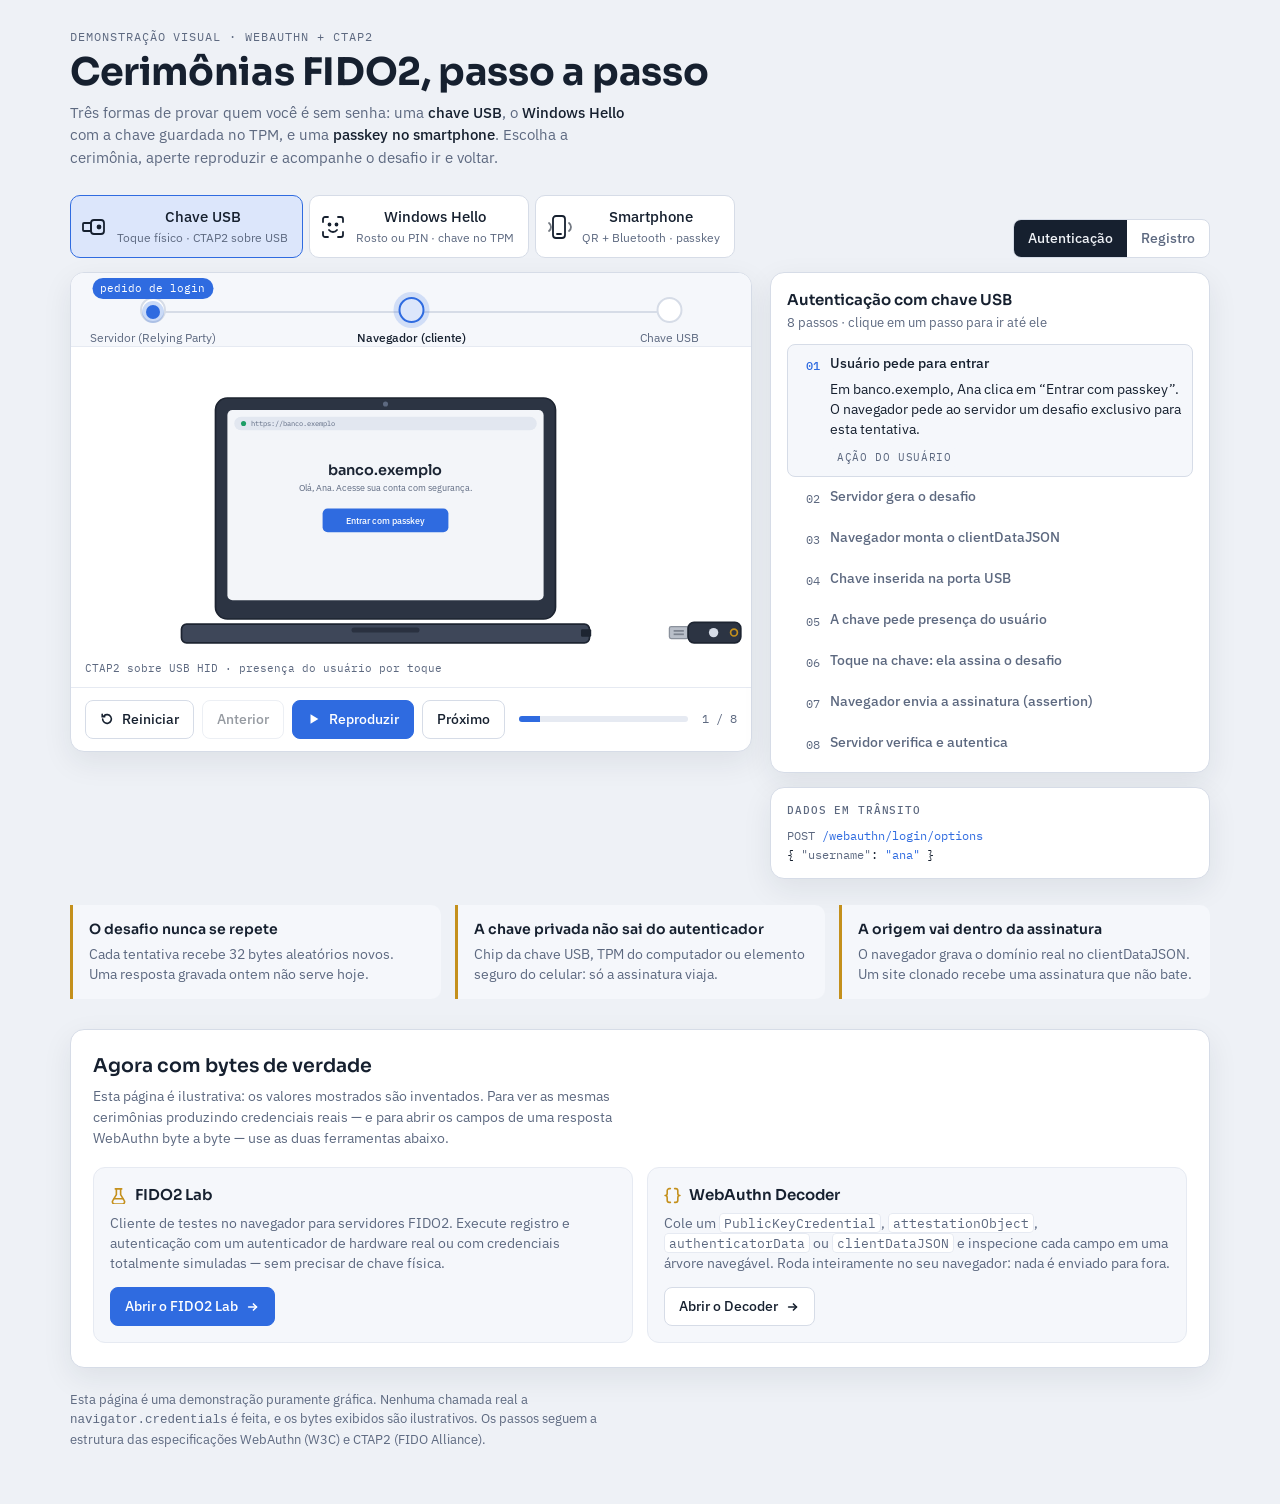
==== commit a87110f9: "Add call to action linking to FIDO2 Lab and WebAuthn Decoder The demo is deliberately illustrative, " ====
--- a/index.html
+++ b/index.html
@@ -125,6 +125,19 @@
 .fact b{display:block;font-family:var(--font-display);font-weight:600;font-size:14px;margin-bottom:4px}
 .fact p{margin:0;font-size:13.5px;color:var(--muted)}
 .disclaimer{margin:22px 0 0;font-size:12.5px;color:var(--muted);max-width:70ch}
+.cta{margin-top:30px;padding:22px 22px 24px;border:1px solid var(--line);border-radius:14px;background:var(--panel);box-shadow:var(--shadow)}
+.cta h2{font-family:var(--font-display);font-weight:600;font-size:19px;margin:0 0 6px}
+.cta .cta-lede{margin:0 0 18px;font-size:14px;color:var(--muted);max-width:72ch}
+.cta-grid{display:grid;grid-template-columns:1fr 1fr;gap:14px}
+@media (max-width:760px){.cta-grid{grid-template-columns:1fr}}
+.cta-card{display:flex;flex-direction:column;padding:16px;border:1px solid var(--line-2);border-radius:12px;background:var(--panel-2)}
+.cta-card h3{display:flex;align-items:center;gap:8px;font-family:var(--font-display);font-weight:600;font-size:15px;margin:0 0 6px}
+.cta-card p{margin:0 0 14px;font-size:13.5px;color:var(--muted)}
+.cta-ico{width:17px;height:17px;flex:none;color:var(--accent)}
+.cta-card .btn{align-self:flex-start;margin-top:auto;text-decoration:none}
+.cta-card .btn:hover{border-color:var(--flow)}
+.cta-card .btn.primary:hover{background:var(--flow);filter:brightness(1.07)}
+.cta-card code{font-family:var(--font-mono);font-size:12.5px;background:var(--panel);border:1px solid var(--line-2);border-radius:4px;padding:1px 4px}
 
 /* ===== SVG scene styling ===== */
 svg text{font-family:var(--font-body)}
@@ -292,6 +305,35 @@
     <div class="fact"><b>A chave privada não sai do autenticador</b><p>Chip da chave USB, TPM do computador ou elemento seguro do celular: só a assinatura viaja.</p></div>
     <div class="fact"><b>A origem vai dentro da assinatura</b><p>O navegador grava o domínio real no clientDataJSON. Um site clonado recebe uma assinatura que não bate.</p></div>
   </div>
+  <section class="cta" aria-labelledby="ctaTitle">
+    <h2 id="ctaTitle">Agora com bytes de verdade</h2>
+    <p class="cta-lede">Esta página é ilustrativa: os valores mostrados são inventados. Para ver as mesmas cerimônias produzindo credenciais reais &mdash; e para abrir os campos de uma resposta WebAuthn byte a byte &mdash; use as duas ferramentas abaixo.</p>
+    <div class="cta-grid">
+      <div class="cta-card">
+        <h3>
+          <svg class="cta-ico" viewBox="0 0 16 16" fill="none" stroke="currentColor" stroke-width="1.5" stroke-linecap="round" stroke-linejoin="round"><path d="M6 1.8v5.4L2.6 12.9A2 2 0 0 0 4.3 16h7.4a2 2 0 0 0 1.7-3.1L10 7.2V1.8"/><path d="M5 1.8h6"/><path d="M4.1 11h7.8"/></svg>
+          FIDO2 Lab
+        </h3>
+        <p>Cliente de testes no navegador para servidores FIDO2. Execute registro e autenticação com um autenticador de hardware real ou com credenciais totalmente simuladas &mdash; sem precisar de chave física.</p>
+        <a class="btn primary" href="https://jrogeriosilva.github.io/fido2-lab/">
+          Abrir o FIDO2 Lab
+          <svg viewBox="0 0 16 16" fill="none" stroke="currentColor" stroke-width="1.8" stroke-linecap="round" stroke-linejoin="round"><path d="M3 8h9"/><path d="M8.5 4.5 12 8l-3.5 3.5"/></svg>
+        </a>
+      </div>
+      <div class="cta-card">
+        <h3>
+          <svg class="cta-ico" viewBox="0 0 16 16" fill="none" stroke="currentColor" stroke-width="1.5" stroke-linecap="round" stroke-linejoin="round"><path d="M6 1.5H5a2 2 0 0 0-2 2V6a2 2 0 0 1-2 2 2 2 0 0 1 2 2v2.5a2 2 0 0 0 2 2h1"/><path d="M10 1.5h1a2 2 0 0 1 2 2V6a2 2 0 0 0 2 2 2 2 0 0 0-2 2v2.5a2 2 0 0 1-2 2h-1"/></svg>
+          WebAuthn Decoder
+        </h3>
+        <p>Cole um <code>PublicKeyCredential</code>, <code>attestationObject</code>, <code>authenticatorData</code> ou <code>clientDataJSON</code> e inspecione cada campo em uma árvore navegável. Roda inteiramente no seu navegador: nada é enviado para fora.</p>
+        <a class="btn" href="https://jrogeriosilva.github.io/webauthn-decoder/">
+          Abrir o Decoder
+          <svg viewBox="0 0 16 16" fill="none" stroke="currentColor" stroke-width="1.8" stroke-linecap="round" stroke-linejoin="round"><path d="M3 8h9"/><path d="M8.5 4.5 12 8l-3.5 3.5"/></svg>
+        </a>
+      </div>
+    </div>
+  </section>
+
   <p class="disclaimer">Esta página é uma demonstração puramente gráfica. Nenhuma chamada real a <code>navigator.credentials</code> é feita, e os bytes exibidos são ilustrativos. Os passos seguem a estrutura das especificações WebAuthn (W3C) e CTAP2 (FIDO Alliance).</p>
 </div>
 
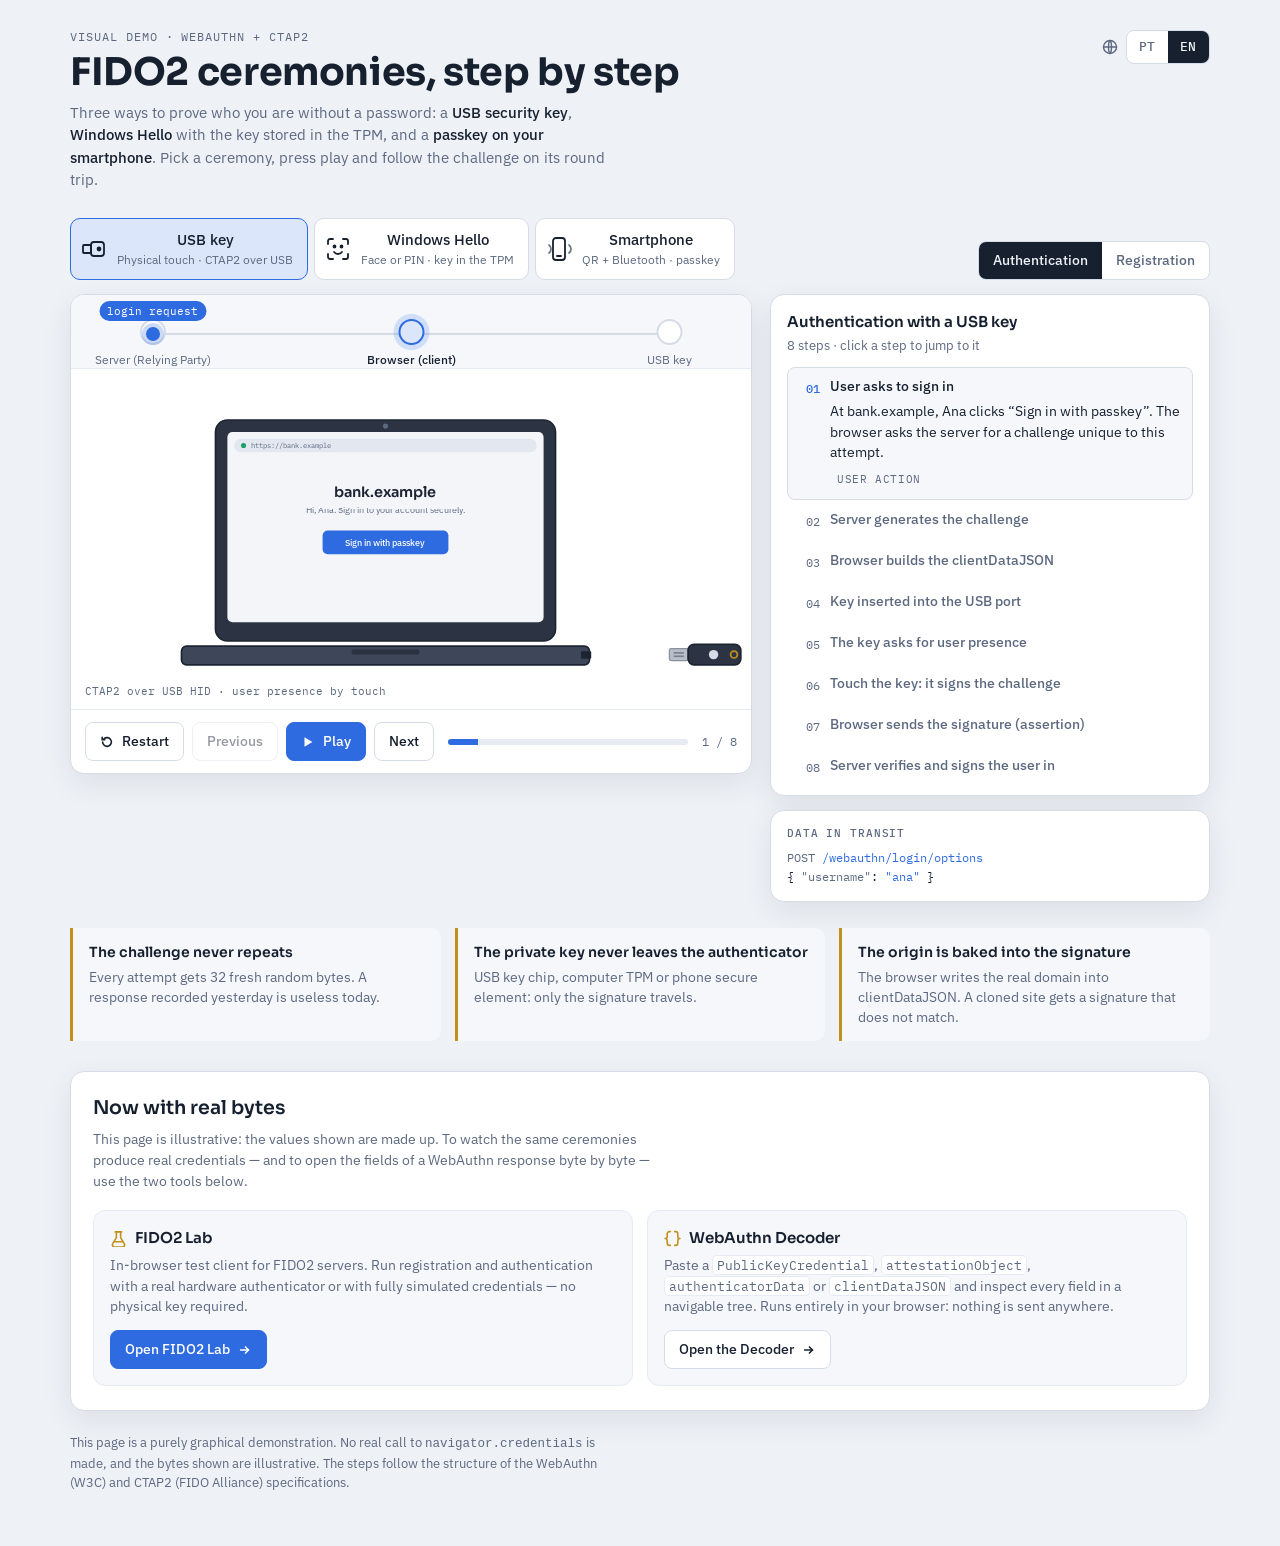
==== commit 3695b7d0: "Add Portuguese/English language switcher Move every user-facing string (static HTML, step descriptio" ====
--- a/index.html
+++ b/index.html
@@ -36,10 +36,18 @@
 .wrap{max-width:1180px;margin:0 auto;padding:28px 20px 56px}
 
 /* header */
+header{display:flex;justify-content:space-between;align-items:flex-start;gap:16px;flex-wrap:wrap}
+header .head-text{flex:1 1 420px;min-width:0}
 .eyebrow{font-family:var(--font-mono);font-size:12px;letter-spacing:.08em;text-transform:uppercase;color:var(--muted);margin:0 0 6px}
 h1{font-family:var(--font-display);font-weight:700;font-size:clamp(26px,3.4vw,38px);line-height:1.1;margin:0 0 8px;text-wrap:balance;letter-spacing:-.01em}
 .lede{margin:0;max-width:62ch;color:var(--muted)}
 .lede strong{color:var(--ink);font-weight:500}
+
+/* language selector */
+.lang{display:inline-flex;align-items:center;gap:8px;flex:none;margin-top:2px}
+.lang .globe{width:16px;height:16px;color:var(--muted);flex:none}
+.lang .seg button{padding:6px 12px;font-size:13px;font-family:var(--font-mono);letter-spacing:.04em}
+.lang .seg button:focus-visible{outline:2px solid var(--flow);outline-offset:2px}
 
 /* selector */
 .selector{display:flex;flex-wrap:wrap;gap:12px;align-items:flex-end;justify-content:space-between;margin:26px 0 14px}
@@ -235,38 +243,47 @@
 
 <div class="wrap">
   <header>
-    <p class="eyebrow">Demonstração visual · WebAuthn + CTAP2</p>
-    <h1>Cerimônias FIDO2, passo a passo</h1>
-    <p class="lede">Três formas de provar quem você é sem senha: uma <strong>chave USB</strong>, o <strong>Windows Hello</strong> com a chave guardada no TPM, e uma <strong>passkey no smartphone</strong>. Escolha a cerimônia, aperte reproduzir e acompanhe o desafio ir e voltar.</p>
+    <div class="head-text">
+      <p class="eyebrow" data-i18n="eyebrow">Demonstração visual · WebAuthn + CTAP2</p>
+      <h1 data-i18n="h1">Cerimônias FIDO2, passo a passo</h1>
+      <p class="lede" data-i18n="lede">Três formas de provar quem você é sem senha: uma <strong>chave USB</strong>, o <strong>Windows Hello</strong> com a chave guardada no TPM, e uma <strong>passkey no smartphone</strong>. Escolha a cerimônia, aperte reproduzir e acompanhe o desafio ir e voltar.</p>
+    </div>
+    <div class="lang">
+      <svg class="globe" viewBox="0 0 16 16" fill="none" stroke="currentColor" stroke-width="1.4" stroke-linecap="round" aria-hidden="true"><circle cx="8" cy="8" r="6.5"/><path d="M1.5 8h13M8 1.5c2 2 2 11 0 13M8 1.5c-2 2-2 11 0 13"/></svg>
+      <div class="seg" role="group" aria-label="Idioma" data-i18n-aria="ariaLang">
+        <button data-lang="pt" aria-pressed="true" lang="pt-BR" title="Português">PT</button>
+        <button data-lang="en" aria-pressed="false" lang="en" title="English">EN</button>
+      </div>
+    </div>
   </header>
 
   <div class="selector">
-    <div class="tabs" role="tablist" aria-label="Autenticador">
+    <div class="tabs" role="tablist" aria-label="Autenticador" data-i18n-aria="ariaAuth">
       <button class="tab" role="tab" data-c="usb" aria-selected="true">
         <svg viewBox="0 0 26 26" fill="none" stroke="currentColor" stroke-width="1.8" stroke-linecap="round" stroke-linejoin="round"><rect x="2" y="9" width="8" height="8" rx="1"/><rect x="10" y="6" width="13" height="14" rx="3"/><circle cx="18" cy="13" r="1.5" fill="currentColor"/></svg>
-        <span>Chave USB<span class="tab-sub">Toque físico · CTAP2 sobre USB</span></span>
+        <span><span data-i18n="tabUsb">Chave USB</span><span class="tab-sub" data-i18n="tabUsbSub">Toque físico · CTAP2 sobre USB</span></span>
       </button>
       <button class="tab" role="tab" data-c="hello" aria-selected="false">
         <svg viewBox="0 0 26 26" fill="none" stroke="currentColor" stroke-width="1.8" stroke-linecap="round" stroke-linejoin="round"><path d="M3 8V5a2 2 0 0 1 2-2h3M18 3h3a2 2 0 0 1 2 2v3M23 18v3a2 2 0 0 1-2 2h-3M8 23H5a2 2 0 0 1-2-2v-3"/><circle cx="9.5" cy="10.5" r="1" fill="currentColor"/><circle cx="16.5" cy="10.5" r="1" fill="currentColor"/><path d="M9 16c1 1.3 2.4 2 4 2s3-.7 4-2"/></svg>
-        <span>Windows Hello<span class="tab-sub">Rosto ou PIN · chave no TPM</span></span>
+        <span><span data-i18n="tabHello">Windows Hello</span><span class="tab-sub" data-i18n="tabHelloSub">Rosto ou PIN · chave no TPM</span></span>
       </button>
       <button class="tab" role="tab" data-c="phone" aria-selected="false">
         <svg viewBox="0 0 26 26" fill="none" stroke="currentColor" stroke-width="1.8" stroke-linecap="round" stroke-linejoin="round"><rect x="7" y="2" width="12" height="22" rx="3"/><path d="M11 20h4"/><path d="M3 9a5 5 0 0 1 0 8M23 9a5 5 0 0 1 0 8" opacity=".6"/></svg>
-        <span>Smartphone<span class="tab-sub">QR + Bluetooth · passkey</span></span>
+        <span><span data-i18n="tabPhone">Smartphone</span><span class="tab-sub" data-i18n="tabPhoneSub">QR + Bluetooth · passkey</span></span>
       </button>
     </div>
-    <div class="seg" role="group" aria-label="Tipo de cerimônia">
-      <button data-m="login" aria-pressed="true">Autenticação</button>
-      <button data-m="register" aria-pressed="false">Registro</button>
+    <div class="seg" role="group" aria-label="Tipo de cerimônia" data-i18n-aria="ariaMode">
+      <button data-m="login" aria-pressed="true" data-i18n="modeLogin">Autenticação</button>
+      <button data-m="register" aria-pressed="false" data-i18n="modeRegister">Registro</button>
     </div>
   </div>
 
   <div class="main">
-    <section class="stage" aria-label="Palco da animação">
+    <section class="stage" aria-label="Palco da animação" data-i18n-aria="ariaStage">
       <div class="rail">
         <div class="track"></div>
-        <div class="node" style="left:12%" data-node="rp"><i></i><span>Servidor (Relying Party)</span></div>
-        <div class="node" style="left:50%" data-node="client"><i></i><span>Navegador (cliente)</span></div>
+        <div class="node" style="left:12%" data-node="rp"><i></i><span data-i18n="nodeRp">Servidor (Relying Party)</span></div>
+        <div class="node" style="left:50%" data-node="client"><i></i><span data-i18n="nodeClient">Navegador (cliente)</span></div>
         <div class="node" style="left:88%" data-node="auth"><i></i><span id="authName">Chave USB</span></div>
         <div class="pkt" id="pkt"><span class="pkt-label" id="pktLabel"></span></div>
       </div>
@@ -274,14 +291,14 @@
         <div class="note" id="sceneNote"></div>
       </div>
       <div class="controls">
-        <button class="btn" id="btnReset" title="Reiniciar">
-          <svg viewBox="0 0 16 16" fill="none" stroke="currentColor" stroke-width="1.8" stroke-linecap="round"><path d="M3 8a5 5 0 1 0 1.5-3.6"/><path d="M2.5 2.5v3h3"/></svg>Reiniciar
+        <button class="btn" id="btnReset" title="Reiniciar" data-i18n-title="reset">
+          <svg viewBox="0 0 16 16" fill="none" stroke="currentColor" stroke-width="1.8" stroke-linecap="round"><path d="M3 8a5 5 0 1 0 1.5-3.6"/><path d="M2.5 2.5v3h3"/></svg><span data-i18n="reset">Reiniciar</span>
         </button>
-        <button class="btn" id="btnPrev">Anterior</button>
+        <button class="btn" id="btnPrev" data-i18n="prev">Anterior</button>
         <button class="btn primary" id="btnPlay">
           <svg viewBox="0 0 16 16" fill="currentColor" id="playIcon"><path d="M4 2.5v11l9-5.5z"/></svg><span id="playLabel">Reproduzir</span>
         </button>
-        <button class="btn" id="btnNext">Próximo</button>
+        <button class="btn" id="btnNext" data-i18n="next">Próximo</button>
         <div class="progress"><i id="prog"></i></div>
         <span class="counter" id="counter">1 / 8</span>
       </div>
@@ -301,22 +318,22 @@
   </div>
 
   <div class="facts">
-    <div class="fact"><b>O desafio nunca se repete</b><p>Cada tentativa recebe 32 bytes aleatórios novos. Uma resposta gravada ontem não serve hoje.</p></div>
-    <div class="fact"><b>A chave privada não sai do autenticador</b><p>Chip da chave USB, TPM do computador ou elemento seguro do celular: só a assinatura viaja.</p></div>
-    <div class="fact"><b>A origem vai dentro da assinatura</b><p>O navegador grava o domínio real no clientDataJSON. Um site clonado recebe uma assinatura que não bate.</p></div>
+    <div class="fact"><b data-i18n="fact1t">O desafio nunca se repete</b><p data-i18n="fact1p">Cada tentativa recebe 32 bytes aleatórios novos. Uma resposta gravada ontem não serve hoje.</p></div>
+    <div class="fact"><b data-i18n="fact2t">A chave privada não sai do autenticador</b><p data-i18n="fact2p">Chip da chave USB, TPM do computador ou elemento seguro do celular: só a assinatura viaja.</p></div>
+    <div class="fact"><b data-i18n="fact3t">A origem vai dentro da assinatura</b><p data-i18n="fact3p">O navegador grava o domínio real no clientDataJSON. Um site clonado recebe uma assinatura que não bate.</p></div>
   </div>
   <section class="cta" aria-labelledby="ctaTitle">
-    <h2 id="ctaTitle">Agora com bytes de verdade</h2>
-    <p class="cta-lede">Esta página é ilustrativa: os valores mostrados são inventados. Para ver as mesmas cerimônias produzindo credenciais reais &mdash; e para abrir os campos de uma resposta WebAuthn byte a byte &mdash; use as duas ferramentas abaixo.</p>
+    <h2 id="ctaTitle" data-i18n="ctaTitle">Agora com bytes de verdade</h2>
+    <p class="cta-lede" data-i18n="ctaLede">Esta página é ilustrativa: os valores mostrados são inventados. Para ver as mesmas cerimônias produzindo credenciais reais &mdash; e para abrir os campos de uma resposta WebAuthn byte a byte &mdash; use as duas ferramentas abaixo.</p>
     <div class="cta-grid">
       <div class="cta-card">
         <h3>
           <svg class="cta-ico" viewBox="0 0 16 16" fill="none" stroke="currentColor" stroke-width="1.5" stroke-linecap="round" stroke-linejoin="round"><path d="M6 1.8v5.4L2.6 12.9A2 2 0 0 0 4.3 16h7.4a2 2 0 0 0 1.7-3.1L10 7.2V1.8"/><path d="M5 1.8h6"/><path d="M4.1 11h7.8"/></svg>
           FIDO2 Lab
         </h3>
-        <p>Cliente de testes no navegador para servidores FIDO2. Execute registro e autenticação com um autenticador de hardware real ou com credenciais totalmente simuladas &mdash; sem precisar de chave física.</p>
+        <p data-i18n="ctaLabP">Cliente de testes no navegador para servidores FIDO2. Execute registro e autenticação com um autenticador de hardware real ou com credenciais totalmente simuladas &mdash; sem precisar de chave física.</p>
         <a class="btn primary" href="https://jrogeriosilva.github.io/fido2-lab/">
-          Abrir o FIDO2 Lab
+          <span data-i18n="ctaLabBtn">Abrir o FIDO2 Lab</span>
           <svg viewBox="0 0 16 16" fill="none" stroke="currentColor" stroke-width="1.8" stroke-linecap="round" stroke-linejoin="round"><path d="M3 8h9"/><path d="M8.5 4.5 12 8l-3.5 3.5"/></svg>
         </a>
       </div>
@@ -325,124 +342,390 @@
           <svg class="cta-ico" viewBox="0 0 16 16" fill="none" stroke="currentColor" stroke-width="1.5" stroke-linecap="round" stroke-linejoin="round"><path d="M6 1.5H5a2 2 0 0 0-2 2V6a2 2 0 0 1-2 2 2 2 0 0 1 2 2v2.5a2 2 0 0 0 2 2h1"/><path d="M10 1.5h1a2 2 0 0 1 2 2V6a2 2 0 0 0 2 2 2 2 0 0 0-2 2v2.5a2 2 0 0 1-2 2h-1"/></svg>
           WebAuthn Decoder
         </h3>
-        <p>Cole um <code>PublicKeyCredential</code>, <code>attestationObject</code>, <code>authenticatorData</code> ou <code>clientDataJSON</code> e inspecione cada campo em uma árvore navegável. Roda inteiramente no seu navegador: nada é enviado para fora.</p>
+        <p data-i18n="ctaDecP">Cole um <code>PublicKeyCredential</code>, <code>attestationObject</code>, <code>authenticatorData</code> ou <code>clientDataJSON</code> e inspecione cada campo em uma árvore navegável. Roda inteiramente no seu navegador: nada é enviado para fora.</p>
         <a class="btn" href="https://jrogeriosilva.github.io/webauthn-decoder/">
-          Abrir o Decoder
+          <span data-i18n="ctaDecBtn">Abrir o Decoder</span>
           <svg viewBox="0 0 16 16" fill="none" stroke="currentColor" stroke-width="1.8" stroke-linecap="round" stroke-linejoin="round"><path d="M3 8h9"/><path d="M8.5 4.5 12 8l-3.5 3.5"/></svg>
         </a>
       </div>
     </div>
   </section>
 
-  <p class="disclaimer">Esta página é uma demonstração puramente gráfica. Nenhuma chamada real a <code>navigator.credentials</code> é feita, e os bytes exibidos são ilustrativos. Os passos seguem a estrutura das especificações WebAuthn (W3C) e CTAP2 (FIDO Alliance).</p>
+  <p class="disclaimer" data-i18n="disclaimer">Esta página é uma demonstração puramente gráfica. Nenhuma chamada real a <code>navigator.credentials</code> é feita, e os bytes exibidos são ilustrativos. Os passos seguem a estrutura das especificações WebAuthn (W3C) e CTAP2 (FIDO Alliance).</p>
 </div>
 
 <script>
 (function(){
 'use strict';
 const $=s=>document.querySelector(s);
+
+/* ================= i18n ================= */
+const I18N = {
+  pt: {
+    htmlLang:'pt-BR', title:'Cerimônias FIDO2',
+    metaDesc:'Demonstração interativa das cerimônias de registro e autenticação FIDO2/WebAuthn.',
+    eyebrow:'Demonstração visual · WebAuthn + CTAP2',
+    h1:'Cerimônias FIDO2, passo a passo',
+    lede:'Três formas de provar quem você é sem senha: uma <strong>chave USB</strong>, o <strong>Windows Hello</strong> com a chave guardada no TPM, e uma <strong>passkey no smartphone</strong>. Escolha a cerimônia, aperte reproduzir e acompanhe o desafio ir e voltar.',
+    ariaLang:'Idioma', ariaAuth:'Autenticador', ariaMode:'Tipo de cerimônia', ariaStage:'Palco da animação',
+    tabUsb:'Chave USB', tabUsbSub:'Toque físico · CTAP2 sobre USB',
+    tabHello:'Windows Hello', tabHelloSub:'Rosto ou PIN · chave no TPM',
+    tabPhone:'Smartphone', tabPhoneSub:'QR + Bluetooth · passkey',
+    modeLogin:'Autenticação', modeRegister:'Registro',
+    nodeRp:'Servidor (Relying Party)', nodeClient:'Navegador (cliente)',
+    reset:'Reiniciar', prev:'Anterior', play:'Reproduzir', pause:'Pausar', next:'Próximo',
+    stepsTitle:(mode,name)=>(mode==='login'?'Autenticação com ':'Registro com ')+name,
+    stepsSub:n=>n+' passos · clique em um passo para ir até ele',
+    dataTransit:'Dados em trânsito', dataRp:'No servidor', dataAuth:'No autenticador',
+    tags:{user:'ação do usuário', rp:'servidor', client:'navegador', auth:'autenticador'},
+    fact1t:'O desafio nunca se repete', fact1p:'Cada tentativa recebe 32 bytes aleatórios novos. Uma resposta gravada ontem não serve hoje.',
+    fact2t:'A chave privada não sai do autenticador', fact2p:'Chip da chave USB, TPM do computador ou elemento seguro do celular: só a assinatura viaja.',
+    fact3t:'A origem vai dentro da assinatura', fact3p:'O navegador grava o domínio real no clientDataJSON. Um site clonado recebe uma assinatura que não bate.',
+    ctaTitle:'Agora com bytes de verdade',
+    ctaLede:'Esta página é ilustrativa: os valores mostrados são inventados. Para ver as mesmas cerimônias produzindo credenciais reais &mdash; e para abrir os campos de uma resposta WebAuthn byte a byte &mdash; use as duas ferramentas abaixo.',
+    ctaLabP:'Cliente de testes no navegador para servidores FIDO2. Execute registro e autenticação com um autenticador de hardware real ou com credenciais totalmente simuladas &mdash; sem precisar de chave física.',
+    ctaLabBtn:'Abrir o FIDO2 Lab',
+    ctaDecP:'Cole um <code>PublicKeyCredential</code>, <code>attestationObject</code>, <code>authenticatorData</code> ou <code>clientDataJSON</code> e inspecione cada campo em uma árvore navegável. Roda inteiramente no seu navegador: nada é enviado para fora.',
+    ctaDecBtn:'Abrir o Decoder',
+    disclaimer:'Esta página é uma demonstração puramente gráfica. Nenhuma chamada real a <code>navigator.credentials</code> é feita, e os bytes exibidos são ilustrativos. Os passos seguem a estrutura das especificações WebAuthn (W3C) e CTAP2 (FIDO Alliance).',
+    /* scene */
+    domain:'banco.exemplo', rpHashNote:'SHA-256 de "banco.exemplo"',
+    scrHello:'Olá, Ana. Acesse sua conta com segurança.',
+    loginBtn:'Entrar com passkey', registerBtn:'Cadastrar passkey',
+    loadingMsg:'Aguardando o servidor',
+    okLogin:'Autenticado', okRegister:'Passkey cadastrada', okSub:'Bem-vinda de volta, Ana',
+    keySigned:'assinado', tpmLbl:'chave privada: nunca sai do TPM 2.0', tunnelLbl:'túnel cifrado',
+    qrTitle:'Use seu telefone', qrHint:'Aponte a câmera do celular para o código', bleLbl:'BLE: mesmo ambiente',
+    phCode:'Código detectado', phLoginAs:'Entrar como ana?', phTouch:'Toque no sensor', phContinue:'Continuar', phSigned:'Assinado', phSignedSub:'a chave não saiu do celular',
+    ariaUsb:'Chave USB sendo inserida em um notebook', ariaHello:'Windows Hello reconhecendo um rosto com a chave no TPM', ariaPhone:'Smartphone lendo o QR code de um notebook',
+    /* ceremonies */
+    usb:{name:'chave USB', auth:'Chave USB', dlg:'Chave de segurança', note:'CTAP2 sobre USB HID · presença do usuário por toque'},
+    hello:{name:'Windows Hello', auth:'Windows Hello · TPM', dlg:'Windows Hello', note:'Autenticador de plataforma · verificação biométrica local'},
+    phone:{name:'smartphone', auth:'Smartphone', dlg:'Usar um telefone', note:'Transporte híbrido · QR + Bluetooth LE + túnel cifrado'},
+    /* shared steps */
+    request:{
+      tLogin:'Usuário pede para entrar', tReg:'Usuário pede para cadastrar uma passkey',
+      dLogin:'Em banco.exemplo, Ana clica em “Entrar com passkey”. O navegador pede ao servidor um desafio exclusivo para esta tentativa.',
+      dReg:'Já autenticada, Ana escolhe “Cadastrar passkey” nas configurações da conta. O navegador pede ao servidor as opções de criação.',
+      pktLogin:'pedido de login', pktReg:'pedido de registro'
+    },
+    challenge:{
+      t:'Servidor gera o desafio',
+      d:'O servidor sorteia 32 bytes aleatórios (o challenge), guarda-os para esta sessão e devolve junto com o rpId, o domínio dono da conta. ',
+      dLogin:'Também lista quais credenciais aceita.', dReg:'Também informa quais algoritmos de assinatura aceita.'
+    },
+    clientData:{
+      t:'Navegador monta o clientDataJSON',
+      d:m=>'O site chama navigator.credentials.'+(m==='login'?'get':'create')+'(). O navegador registra o tipo da operação, o challenge e a origin real da página. Como esse registro entra na assinatura, um site falso não consegue reaproveitar o desafio.'
+    },
+    send:{
+      tLogin:'Navegador envia a assinatura (assertion)', tReg:'Navegador envia o attestationObject',
+      dLogin:'A chave privada não saiu do autenticador. O navegador repassa ao servidor apenas o credentialId, o authenticatorData, o clientDataJSON e a assinatura.',
+      dReg:'O navegador repassa ao servidor o attestationObject (chave pública, credentialId e dados de atestação) junto com o clientDataJSON.'
+    },
+    verify:{
+      tLogin:'Servidor verifica e autentica', tReg:'Servidor guarda a chave pública',
+      dLogin:'Com a chave pública guardada no registro, o servidor confere a assinatura, o hash do rpId, a origin, o tipo e se o contador aumentou. Tudo certo: a sessão é criada.',
+      dReg:'O servidor confere o challenge e a origin, opcionalmente valida o certificado de atestação do fabricante e associa credentialId + chave pública à conta de Ana. A partir daqui essa credencial pode autenticar.',
+      expected:'esperado', dataWord:'dados', attest:'atestação', saved:'salvo'
+    },
+    words:{newPair:'novo par', staysChip:'fica no chip', sending:'Enviando resposta…'},
+    usbSteps:{
+      dlgInsert:'Insira sua chave de segurança', dlgTouch:'Toque na chave quando ela piscar', dlgVerifying:'Verificando…',
+      s4t:'Chave inserida na porta USB',
+      s4d:m=>'Ana conecta a chave. O navegador conversa com ela pelo protocolo CTAP2 sobre USB HID, sem driver especial, e envia o comando '+(m==='login'?'authenticatorGetAssertion.':'authenticatorMakeCredential.'),
+      s5t:'A chave pede presença do usuário',
+      s5d:'O LED pisca. A chave só assina depois de um toque físico: é a prova de que há uma pessoa presente, e não um programa remoto tentando usar a chave às escondidas.',
+      s5status:'aguardando presença do usuário (UP)', s5led:'piscando',
+      s6tLogin:'Toque na chave: ela assina o desafio', s6tReg:'Toque na chave: ela cria um novo par de chaves',
+      s6dLogin:'O dedo encosta no sensor. A chave localiza a chave privada ligada ao rpId e ao credentialId e assina authenticatorData ‖ SHA-256(clientDataJSON) com ela.',
+      s6dReg:'O dedo encosta no sensor. A chave gera um par ES256 exclusivo para banco.exemplo: a privada fica gravada no chip seguro, a pública sai dentro de um attestationObject com um credentialId novo.'
+    },
+    helloSteps:{
+      s4t:'Windows assume a operação',
+      s4d:'O navegador entrega a operação ao autenticador de plataforma. O Windows abre a janela do Windows Hello: a credencial mora no TPM deste computador e não em um acessório.',
+      dlgIdentity:'Verificando sua identidade',
+      authenticator:'autenticador', platform:'plataforma (Windows Hello)', transport:'transporte', required:'obrigatória',
+      s5t:'A câmera infravermelha procura o rosto',
+      s5d:'A câmera IR projeta luz invisível e lê o relevo do rosto, então uma foto não engana o sensor. Impressão digital ou PIN funcionam do mesmo jeito: tudo é conferido só neste aparelho.',
+      dlgLooking:'Olhando para você…',
+      sensor:'sensor', sensorVal:'câmera IR + RGB', faceModel:'modelo facial', onlyPc:'só existe neste PC', sentToSite:'enviado ao site', nothing:'nada',
+      s6t:'Rosto reconhecido: TPM libera a chave',
+      s6d:'A comparação acontece localmente; o rosto nunca viaja. Com a verificação feita (UV=1), o Windows autoriza o TPM a usar a chave privada, que foi gerada lá dentro e não pode ser lida nem exportada.',
+      dlgRecognized:'Reconhecido', unlocked:'chave desbloqueada para uso',
+      s7tLogin:'TPM assina o desafio', s7tReg:'TPM cria o par de chaves',
+      s7dLogin:'Dentro do TPM, a chave privada assina authenticatorData ‖ SHA-256(clientDataJSON). Só a assinatura sai do chip.',
+      s7dReg:'O TPM gera um par ES256 novo. A chave privada nasce e fica dentro do chip; a pública sai com um credentialId e a atestação do TPM.',
+      dlgSigning:'Assinando…', genTpm:'gerado no TPM', chipAttest:'atestação do chip'
+    },
+    phoneSteps:{
+      s4t:'Navegador exibe um código QR',
+      s4d:'Não há passkey neste computador, então o navegador oferece “usar um telefone”. O QR carrega uma URL FIDO:/ com uma chave de sessão temporária e o endereço de um serviço de túnel.',
+      contains:'contém', containsVal:'chave pública efêmera,\n         segredo do QR, id do túnel', validity:'validade', thisSession:'esta sessão',
+      s5t:'Ana aponta a câmera do celular',
+      s5d:'O celular lê o QR e descobre como falar com este navegador em particular. Nada foi enviado ainda: só um convite.',
+      read:'lido', phone:'celular', derived:'derivou a chave da sessão',
+      s6t:'Prova de proximidade por Bluetooth',
+      s6d:'O celular anuncia por BLE um segredo derivado do QR. O computador precisa ouvir esse anúncio, o que prova que os dois estão no mesmo lugar. Os dados em si passam por um túnel na internet, cifrado de ponta a ponta.',
+      dlgConnecting:'Conectando ao seu telefone…',
+      bleHeard:'segredo(QR) ✔ ouvido pelo PC', tunnel:'túnel', cipher:'cifra', cipherVal:'Noise, ponta a ponta', toPhone:'→ celular',
+      s7t:'Celular pede a digital',
+      s7d:'O celular mostra para qual site é a operação e pede a impressão digital, o rosto ou o código de bloqueio. A verificação é local e nunca sai do aparelho.',
+      dlgContinue:'Continue no seu telefone', account:'conta', fpSensor:'sensor de digital',
+      s8tLogin:'Passkey assina no celular', s8tReg:'Celular cria a passkey',
+      s8dLogin:'A chave privada está no elemento seguro do celular (ou sincronizada no cofre da conta, sempre cifrada). O celular assina authenticatorData ‖ SHA-256(clientDataJSON); a chave não sai do aparelho.',
+      s8dReg:'O celular gera um par ES256 novo e guarda a privada no elemento seguro, podendo sincronizá-la cifrada com o cofre da conta. A pública sai com um credentialId.',
+      synced:'(passkey sincronizada)', backup:'backup', syncable:'(sincronizável)',
+      s9t:'A resposta volta pelo túnel',
+      s9d:'A resposta assinada percorre o mesmo túnel cifrado até o navegador, que a entrega ao site como se tivesse vindo de um autenticador local.',
+      dlgReceived:'Resposta recebida', toBrowser:'→ navegador', content:'conteúdo'
+    }
+  },
+
+  en: {
+    htmlLang:'en', title:'FIDO2 Ceremonies',
+    metaDesc:'Interactive demonstration of the FIDO2/WebAuthn registration and authentication ceremonies.',
+    eyebrow:'Visual demo · WebAuthn + CTAP2',
+    h1:'FIDO2 ceremonies, step by step',
+    lede:'Three ways to prove who you are without a password: a <strong>USB security key</strong>, <strong>Windows Hello</strong> with the key stored in the TPM, and a <strong>passkey on your smartphone</strong>. Pick a ceremony, press play and follow the challenge on its round trip.',
+    ariaLang:'Language', ariaAuth:'Authenticator', ariaMode:'Ceremony type', ariaStage:'Animation stage',
+    tabUsb:'USB key', tabUsbSub:'Physical touch · CTAP2 over USB',
+    tabHello:'Windows Hello', tabHelloSub:'Face or PIN · key in the TPM',
+    tabPhone:'Smartphone', tabPhoneSub:'QR + Bluetooth · passkey',
+    modeLogin:'Authentication', modeRegister:'Registration',
+    nodeRp:'Server (Relying Party)', nodeClient:'Browser (client)',
+    reset:'Restart', prev:'Previous', play:'Play', pause:'Pause', next:'Next',
+    stepsTitle:(mode,name)=>(mode==='login'?'Authentication with ':'Registration with ')+name,
+    stepsSub:n=>n+' steps · click a step to jump to it',
+    dataTransit:'Data in transit', dataRp:'On the server', dataAuth:'On the authenticator',
+    tags:{user:'user action', rp:'server', client:'browser', auth:'authenticator'},
+    fact1t:'The challenge never repeats', fact1p:'Every attempt gets 32 fresh random bytes. A response recorded yesterday is useless today.',
+    fact2t:'The private key never leaves the authenticator', fact2p:'USB key chip, computer TPM or phone secure element: only the signature travels.',
+    fact3t:'The origin is baked into the signature', fact3p:'The browser writes the real domain into clientDataJSON. A cloned site gets a signature that does not match.',
+    ctaTitle:'Now with real bytes',
+    ctaLede:'This page is illustrative: the values shown are made up. To watch the same ceremonies produce real credentials &mdash; and to open the fields of a WebAuthn response byte by byte &mdash; use the two tools below.',
+    ctaLabP:'In-browser test client for FIDO2 servers. Run registration and authentication with a real hardware authenticator or with fully simulated credentials &mdash; no physical key required.',
+    ctaLabBtn:'Open FIDO2 Lab',
+    ctaDecP:'Paste a <code>PublicKeyCredential</code>, <code>attestationObject</code>, <code>authenticatorData</code> or <code>clientDataJSON</code> and inspect every field in a navigable tree. Runs entirely in your browser: nothing is sent anywhere.',
+    ctaDecBtn:'Open the Decoder',
+    disclaimer:'This page is a purely graphical demonstration. No real call to <code>navigator.credentials</code> is made, and the bytes shown are illustrative. The steps follow the structure of the WebAuthn (W3C) and CTAP2 (FIDO Alliance) specifications.',
+    /* scene */
+    domain:'bank.example', rpHashNote:'SHA-256 of "bank.example"',
+    scrHello:'Hi, Ana. Sign in to your account securely.',
+    loginBtn:'Sign in with passkey', registerBtn:'Create passkey',
+    loadingMsg:'Waiting for the server',
+    okLogin:'Signed in', okRegister:'Passkey created', okSub:'Welcome back, Ana',
+    keySigned:'signed', tpmLbl:'private key: never leaves the TPM 2.0', tunnelLbl:'encrypted tunnel',
+    qrTitle:'Use your phone', qrHint:'Point your phone camera at the code', bleLbl:'BLE: same room',
+    phCode:'Code detected', phLoginAs:'Sign in as ana?', phTouch:'Touch the sensor', phContinue:'Continue', phSigned:'Signed', phSignedSub:'the key never left the phone',
+    ariaUsb:'USB key being inserted into a laptop', ariaHello:'Windows Hello recognizing a face with the key in the TPM', ariaPhone:'Smartphone scanning the QR code on a laptop',
+    /* ceremonies */
+    usb:{name:'a USB key', auth:'USB key', dlg:'Security key', note:'CTAP2 over USB HID · user presence by touch'},
+    hello:{name:'Windows Hello', auth:'Windows Hello · TPM', dlg:'Windows Hello', note:'Platform authenticator · local biometric verification'},
+    phone:{name:'a smartphone', auth:'Smartphone', dlg:'Use a phone', note:'Hybrid transport · QR + Bluetooth LE + encrypted tunnel'},
+    /* shared steps */
+    request:{
+      tLogin:'User asks to sign in', tReg:'User asks to create a passkey',
+      dLogin:'At bank.example, Ana clicks “Sign in with passkey”. The browser asks the server for a challenge unique to this attempt.',
+      dReg:'Already signed in, Ana picks “Create passkey” in the account settings. The browser asks the server for the creation options.',
+      pktLogin:'login request', pktReg:'registration request'
+    },
+    challenge:{
+      t:'Server generates the challenge',
+      d:'The server draws 32 random bytes (the challenge), stores them for this session and returns them along with the rpId, the domain that owns the account. ',
+      dLogin:'It also lists which credentials it accepts.', dReg:'It also states which signature algorithms it accepts.'
+    },
+    clientData:{
+      t:'Browser builds the clientDataJSON',
+      d:m=>'The site calls navigator.credentials.'+(m==='login'?'get':'create')+'(). The browser records the operation type, the challenge and the real origin of the page. Because this record goes into the signature, a fake site cannot reuse the challenge.'
+    },
+    send:{
+      tLogin:'Browser sends the signature (assertion)', tReg:'Browser sends the attestationObject',
+      dLogin:'The private key never left the authenticator. The browser forwards to the server only the credentialId, the authenticatorData, the clientDataJSON and the signature.',
+      dReg:'The browser forwards to the server the attestationObject (public key, credentialId and attestation data) together with the clientDataJSON.'
+    },
+    verify:{
+      tLogin:'Server verifies and signs the user in', tReg:'Server stores the public key',
+      dLogin:'Using the public key stored at registration, the server checks the signature, the rpId hash, the origin, the type and that the counter increased. All good: the session is created.',
+      dReg:'The server checks the challenge and the origin, optionally validates the manufacturer attestation certificate and links credentialId + public key to Ana’s account. From now on this credential can authenticate.',
+      expected:'expected', dataWord:'data', attest:'attestation', saved:'saved'
+    },
+    words:{newPair:'new pair', staysChip:'stays in the chip', sending:'Sending response…'},
+    usbSteps:{
+      dlgInsert:'Insert your security key', dlgTouch:'Touch the key when it blinks', dlgVerifying:'Verifying…',
+      s4t:'Key inserted into the USB port',
+      s4d:m=>'Ana plugs in the key. The browser talks to it over CTAP2 on USB HID, with no special driver, and sends the '+(m==='login'?'authenticatorGetAssertion command.':'authenticatorMakeCredential command.'),
+      s5t:'The key asks for user presence',
+      s5d:'The LED blinks. The key only signs after a physical touch: proof that a person is present, not a remote program trying to use the key behind their back.',
+      s5status:'waiting for user presence (UP)', s5led:'blinking',
+      s6tLogin:'Touch the key: it signs the challenge', s6tReg:'Touch the key: it creates a new key pair',
+      s6dLogin:'The finger touches the sensor. The key looks up the private key tied to the rpId and credentialId and signs authenticatorData ‖ SHA-256(clientDataJSON) with it.',
+      s6dReg:'The finger touches the sensor. The key generates an ES256 pair exclusive to bank.example: the private key stays in the secure chip, the public key leaves inside an attestationObject with a new credentialId.'
+    },
+    helloSteps:{
+      s4t:'Windows takes over the operation',
+      s4d:'The browser hands the operation to the platform authenticator. Windows opens the Windows Hello window: the credential lives in this computer’s TPM, not in an accessory.',
+      dlgIdentity:'Verifying your identity',
+      authenticator:'authenticator', platform:'platform (Windows Hello)', transport:'transport', required:'required',
+      s5t:'The infrared camera looks for the face',
+      s5d:'The IR camera projects invisible light and reads the relief of the face, so a photo does not fool the sensor. Fingerprint or PIN work the same way: everything is checked only on this device.',
+      dlgLooking:'Looking for you…',
+      sensor:'sensor', sensorVal:'IR + RGB camera', faceModel:'face model', onlyPc:'exists only on this PC', sentToSite:'sent to the site', nothing:'nothing',
+      s6t:'Face recognized: TPM releases the key',
+      s6d:'The comparison happens locally; the face never travels. With verification done (UV=1), Windows authorizes the TPM to use the private key, which was generated inside it and cannot be read or exported.',
+      dlgRecognized:'Recognized', unlocked:'key unlocked for use',
+      s7tLogin:'TPM signs the challenge', s7tReg:'TPM creates the key pair',
+      s7dLogin:'Inside the TPM, the private key signs authenticatorData ‖ SHA-256(clientDataJSON). Only the signature leaves the chip.',
+      s7dReg:'The TPM generates a new ES256 pair. The private key is born and stays inside the chip; the public key leaves with a credentialId and the TPM attestation.',
+      dlgSigning:'Signing…', genTpm:'generated in the TPM', chipAttest:'chip attestation'
+    },
+    phoneSteps:{
+      s4t:'Browser shows a QR code',
+      s4d:'There is no passkey on this computer, so the browser offers “use a phone”. The QR carries a FIDO:/ URL with a temporary session key and the address of a tunnel service.',
+      contains:'contains', containsVal:'ephemeral public key,\n         QR secret, tunnel id', validity:'valid for', thisSession:'this session',
+      s5t:'Ana points the phone camera',
+      s5d:'The phone reads the QR and learns how to talk to this particular browser. Nothing has been sent yet: just an invitation.',
+      read:'read', phone:'phone', derived:'derived the session key',
+      s6t:'Proximity proof over Bluetooth',
+      s6d:'The phone advertises over BLE a secret derived from the QR. The computer must hear that advertisement, which proves both are in the same place. The data itself goes through a tunnel on the internet, encrypted end to end.',
+      dlgConnecting:'Connecting to your phone…',
+      bleHeard:'secret(QR) ✔ heard by the PC', tunnel:'tunnel', cipher:'cipher', cipherVal:'Noise, end to end', toPhone:'→ phone',
+      s7t:'Phone asks for the fingerprint',
+      s7d:'The phone shows which site the operation is for and asks for a fingerprint, face or lock code. Verification is local and never leaves the device.',
+      dlgContinue:'Continue on your phone', account:'account', fpSensor:'fingerprint sensor',
+      s8tLogin:'Passkey signs on the phone', s8tReg:'Phone creates the passkey',
+      s8dLogin:'The private key is in the phone’s secure element (or synced to the account vault, always encrypted). The phone signs authenticatorData ‖ SHA-256(clientDataJSON); the key does not leave the device.',
+      s8dReg:'The phone generates a new ES256 pair and keeps the private key in the secure element, optionally syncing it encrypted to the account vault. The public key leaves with a credentialId.',
+      synced:'(synced passkey)', backup:'backup', syncable:'(syncable)',
+      s9t:'The response comes back through the tunnel',
+      s9d:'The signed response travels the same encrypted tunnel back to the browser, which hands it to the site as if it had come from a local authenticator.',
+      dlgReceived:'Response received', toBrowser:'→ browser', content:'content'
+    }
+  }
+};
+
+let lang = detectLang();
+let T = I18N[lang];
+
+function detectLang(){
+  try{ const s=localStorage.getItem('fido2demo.lang'); if(s && I18N[s]) return s; }catch(e){}
+  const nav=(navigator.language||'').toLowerCase();
+  return nav.startsWith('pt') ? 'pt' : 'en';
+}
+function applyStatic(){
+  document.documentElement.lang=T.htmlLang;
+  document.title=T.title;
+  const meta=document.querySelector('meta[name="description"]'); if(meta) meta.setAttribute('content',T.metaDesc);
+  document.querySelectorAll('[data-i18n]').forEach(el=>{ el.innerHTML=T[el.dataset.i18n]; });
+  document.querySelectorAll('[data-i18n-aria]').forEach(el=>{ el.setAttribute('aria-label',T[el.dataset.i18nAria]); });
+  document.querySelectorAll('[data-i18n-title]').forEach(el=>{ el.setAttribute('title',T[el.dataset.i18nTitle]); });
+  document.querySelectorAll('.lang button').forEach(b=>b.setAttribute('aria-pressed', b.dataset.lang===lang));
+}
+function setLang(l){
+  if(!I18N[l] || l===lang) return;
+  lang=l; T=I18N[l];
+  try{ localStorage.setItem('fido2demo.lang', l); }catch(e){}
+  applyStatic();
+  build(idx);
+}
 
 /* ---------- illustrative data ---------- */
 const HEX = {
   challenge:'7f3a 91c2 0be4 5d76 a8f0 13c9 4e2b 6d81\n          c517 fa60 2e9d 4b3c 08d2 77a1 e5f4 9b06',
   chB64:'fzqRwgvkXXao8BPJTitugcUX-mAunUs8CNJ3oeX0mwY',
   credId:'a1b2 c3d4 e5f6 0718 2930 4a5b 6c7d 8e9f',
-  rpHash:'8c1f 4e7a 9d02 b6c3 …  (SHA-256 de "banco.exemplo")',
   sig:'3045 0221 00e7 4c19 8fa2 … 0220 5a1c 9b30 dd47 …',
   pub:'{ 1: 2 (EC2), 3: -7 (ES256),\n  -2: x = 65a3 9f0c …, -3: y = d2e8 1b44 … }'
 };
+const rpHash=()=>'8c1f 4e7a 9d02 b6c3 …  ('+T.rpHashNote+')';
 const k=s=>`<span class="k">${s}</span>`, v=s=>`<span class="v">${s}</span>`, ok=s=>`<span class="ok">${s}</span>`, acc=s=>`<span class="acc">${s}</span>`;
 
 /* ---------- shared steps ---------- */
 function stepRequest(mode){
+  const S=T.request, L=mode==='login';
   return {
     who:'client', tag:'user',
-    t: mode==='login' ? 'Usuário pede para entrar' : 'Usuário pede para cadastrar uma passkey',
-    d: mode==='login'
-      ? 'Em banco.exemplo, Ana clica em “Entrar com passkey”. O navegador pede ao servidor um desafio exclusivo para esta tentativa.'
-      : 'Já autenticada, Ana escolhe “Cadastrar passkey” nas configurações da conta. O navegador pede ao servidor as opções de criação.',
-    pkt:{from:'client',to:'rp',label: mode==='login' ? 'pedido de login' : 'pedido de registro'},
+    t: L ? S.tLogin : S.tReg,
+    d: L ? S.dLogin : S.dReg,
+    pkt:{from:'client',to:'rp',label: L ? S.pktLogin : S.pktReg},
     st:'idle', screen:{type:'login'},
-    data: `${k('POST')} ${v(mode==='login'?'/webauthn/login/options':'/webauthn/register/options')}\n{ ${k('"username"')}: ${v('"ana"')} }`
+    data: `${k('POST')} ${v(L?'/webauthn/login/options':'/webauthn/register/options')}\n{ ${k('"username"')}: ${v('"ana"')} }`
   };
 }
 function stepChallenge(mode){
-  const extra = mode==='login'
+  const S=T.challenge, L=mode==='login';
+  const extra = L
     ? `${k('allowCredentials')}: [ ${v(HEX.credId)} ]\n${k('userVerification')}: ${v('"preferred"')}`
     : `${k('user')}: { id: ${v('e9 2f …')}, name: ${v('"ana"')} }\n${k('pubKeyCredParams')}: [ ${v('ES256 (-7)')}, ${v('RS256 (-257)')} ]`;
   return {
     who:'rp', tag:'rp',
-    t:'Servidor gera o desafio',
-    d:'O servidor sorteia 32 bytes aleatórios (o challenge), guarda-os para esta sessão e devolve junto com o rpId, o domínio dono da conta. ' + (mode==='login' ? 'Também lista quais credenciais aceita.' : 'Também informa quais algoritmos de assinatura aceita.'),
+    t:S.t,
+    d:S.d + (L ? S.dLogin : S.dReg),
     pkt:{from:'rp',to:'client',label:'challenge + rpId'},
     st:'idle', screen:{type:'loading'},
-    data:`${k('challenge')}: ${acc(HEX.challenge)}\n${k('rpId')}: ${v('"banco.exemplo"')}\n${extra}`
+    data:`${k('challenge')}: ${acc(HEX.challenge)}\n${k('rpId')}: ${v('"'+T.domain+'"')}\n${extra}`
   };
 }
 function stepClientData(mode, screen){
+  const S=T.clientData, L=mode==='login';
   return {
     who:'client', tag:'client',
-    t:'Navegador monta o clientDataJSON',
-    d:`O site chama navigator.credentials.${mode==='login'?'get':'create'}(). O navegador registra o tipo da operação, o challenge e a origin real da página. Como esse registro entra na assinatura, um site falso não consegue reaproveitar o desafio.`,
+    t:S.t,
+    d:S.d(mode),
     pkt:null, st:'idle', screen,
-    data:`${k('clientDataJSON')} = {\n  ${k('"type"')}: ${v(mode==='login'?'"webauthn.get"':'"webauthn.create"')},\n  ${k('"challenge"')}: ${acc('"'+HEX.chB64+'"')},\n  ${k('"origin"')}: ${v('"https://banco.exemplo"')}\n}`
+    data:`${k('clientDataJSON')} = {\n  ${k('"type"')}: ${v(L?'"webauthn.get"':'"webauthn.create"')},\n  ${k('"challenge"')}: ${acc('"'+HEX.chB64+'"')},\n  ${k('"origin"')}: ${v('"https://'+T.domain+'"')}\n}`
   };
 }
 function stepSend(mode, st, screen, from){
+  const S=T.send, L=mode==='login';
   return {
     who:'client', tag:'client',
-    t: mode==='login' ? 'Navegador envia a assinatura (assertion)' : 'Navegador envia o attestationObject',
-    d: mode==='login'
-      ? 'A chave privada não saiu do autenticador. O navegador repassa ao servidor apenas o credentialId, o authenticatorData, o clientDataJSON e a assinatura.'
-      : 'O navegador repassa ao servidor o attestationObject (chave pública, credentialId e dados de atestação) junto com o clientDataJSON.',
-    pkt:{from: from||'client', to:'rp', label: mode==='login' ? 'assertion' : 'attestation'},
+    t: L ? S.tLogin : S.tReg,
+    d: L ? S.dLogin : S.dReg,
+    pkt:{from: from||'client', to:'rp', label: L ? 'assertion' : 'attestation'},
     st, screen,
-    data: mode==='login'
+    data: L
       ? `${k('POST')} ${v('/webauthn/login/verify')}\n${k('credentialId')}: ${v(HEX.credId)}\n${k('authenticatorData')}: rpIdHash ‖ flags ‖ counter\n${k('clientDataJSON')}: …\n${k('signature')}: ${acc(HEX.sig)}`
       : `${k('POST')} ${v('/webauthn/register/verify')}\n${k('credentialId')}: ${v(HEX.credId)}\n${k('attestationObject')}: { fmt, authData, attStmt }\n${k('clientDataJSON')}: …`
   };
 }
 function stepVerify(mode, uv, st){
+  const S=T.verify, L=mode==='login';
   return {
     who:'rp', tag:'rp',
-    t: mode==='login' ? 'Servidor verifica e autentica' : 'Servidor guarda a chave pública',
-    d: mode==='login'
-      ? 'Com a chave pública guardada no registro, o servidor confere a assinatura, o hash do rpId, a origin, o tipo e se o contador aumentou. Tudo certo: a sessão é criada.'
-      : 'O servidor confere o challenge e a origin, opcionalmente valida o certificado de atestação do fabricante e associa credentialId + chave pública à conta de Ana. A partir daqui essa credencial pode autenticar.',
+    t: L ? S.tLogin : S.tReg,
+    d: L ? S.dLogin : S.dReg,
     pkt:null, st, screen:{type:'ok'},
-    data: mode==='login'
-      ? `${k('challenge')} == esperado        ${ok('✔')}\n${k('origin')} == https://banco.exemplo  ${ok('✔')}\n${k('rpIdHash')} == SHA-256(rpId)  ${ok('✔')}\n${k('flags')}: UP=1 UV=${uv}             ${ok('✔')}\n${k('counter')}: 41 → 42             ${ok('✔')}\n${k('verify')}(pubKey, sig, dados) → ${ok('true')}\n${ok('Set-Cookie: session=…')}`
-      : `${k('challenge')} == esperado   ${ok('✔')}\n${k('origin')} == esperado      ${ok('✔')}\n${k('fmt')}: ${v('"packed"')}  atestação ${ok('✔')}\n${k('salvo')}: { user: ana,\n  credentialId: ${v(HEX.credId)},\n  publicKey: ${acc('COSE ES256')}, counter: 0 }`
+    data: L
+      ? `${k('challenge')} == ${S.expected}        ${ok('✔')}\n${k('origin')} == https://${T.domain}  ${ok('✔')}\n${k('rpIdHash')} == SHA-256(rpId)  ${ok('✔')}\n${k('flags')}: UP=1 UV=${uv}             ${ok('✔')}\n${k('counter')}: 41 → 42             ${ok('✔')}\n${k('verify')}(pubKey, sig, ${S.dataWord}) → ${ok('true')}\n${ok('Set-Cookie: session=…')}`
+      : `${k('challenge')} == ${S.expected}   ${ok('✔')}\n${k('origin')} == ${S.expected}      ${ok('✔')}\n${k('fmt')}: ${v('"packed"')}  ${S.attest} ${ok('✔')}\n${k(S.saved)}: { user: ana,\n  credentialId: ${v(HEX.credId)},\n  publicKey: ${acc('COSE ES256')}, counter: 0 }`
   };
 }
 
 /* ---------- ceremonies ---------- */
 const CEREMONIES = {
   usb: {
-    name:'chave USB', auth:'Chave USB', dlgTitle:'Chave de segurança',
-    note:'CTAP2 sobre USB HID · presença do usuário por toque',
     steps(mode){
+      const S=T.usbSteps, W=T.words, L=mode==='login';
       const dlg=m=>({type:'dialog',msg:m});
       return [
         stepRequest(mode), stepChallenge(mode),
-        stepClientData(mode, dlg('Insira sua chave de segurança')),
-        { who:'auth', tag:'user', t:'Chave inserida na porta USB',
-          d:'Ana conecta a chave. O navegador conversa com ela pelo protocolo CTAP2 sobre USB HID, sem driver especial, e envia o comando ' + (mode==='login'?'authenticatorGetAssertion.':'authenticatorMakeCredential.'),
-          pkt:{from:'client',to:'auth',label: mode==='login'?'getAssertion':'makeCredential'}, st:'inserted', screen:dlg('Toque na chave quando ela piscar'),
-          data:`${k('CTAP2')} ${v(mode==='login'?'authenticatorGetAssertion':'authenticatorMakeCredential')}\n${k('rpId')}: ${v('"banco.exemplo"')}\n${k('clientDataHash')}: SHA-256(clientDataJSON)\n${mode==='login'?k('allowList')+': [ '+v(HEX.credId)+' ]':k('user')+': { id, name: "ana" }'}` },
-        { who:'auth', tag:'auth', t:'A chave pede presença do usuário',
-          d:'O LED pisca. A chave só assina depois de um toque físico: é a prova de que há uma pessoa presente, e não um programa remoto tentando usar a chave às escondidas.',
-          pkt:null, st:'blink', screen:dlg('Toque na chave quando ela piscar'), dur:3200,
-          data:`${k('status')}: ${acc('aguardando presença do usuário (UP)')}\n${k('LED')}: piscando` },
-        { who:'auth', tag:'user', t: mode==='login' ? 'Toque na chave: ela assina o desafio' : 'Toque na chave: ela cria um novo par de chaves',
-          d: mode==='login'
-            ? 'O dedo encosta no sensor. A chave localiza a chave privada ligada ao rpId e ao credentialId e assina authenticatorData ‖ SHA-256(clientDataJSON) com ela.'
-            : 'O dedo encosta no sensor. A chave gera um par ES256 exclusivo para banco.exemplo: a privada fica gravada no chip seguro, a pública sai dentro de um attestationObject com um credentialId novo.',
-          pkt:null, st:'touch', screen:dlg('Verificando…'), dur:3400,
-          data: mode==='login'
-            ? `${k('authenticatorData')}:\n  rpIdHash ${v(HEX.rpHash)}\n  flags    ${v('0x01')} (UP=1, UV=0)\n  counter  ${v('42')}\n${k('signature')}: ${acc(HEX.sig)}`
-            : `${k('novo par')}: ES256 (P-256)\n${k('credentialId')}: ${v(HEX.credId)}\n${k('publicKey')} (COSE):\n${acc(HEX.pub)}\n${k('privateKey')}: ${ok('fica no chip')}` },
-        stepSend(mode, 'signed', dlg('Enviando resposta…')),
+        stepClientData(mode, dlg(S.dlgInsert)),
+        { who:'auth', tag:'user', t:S.s4t,
+          d:S.s4d(mode),
+          pkt:{from:'client',to:'auth',label: L?'getAssertion':'makeCredential'}, st:'inserted', screen:dlg(S.dlgTouch),
+          data:`${k('CTAP2')} ${v(L?'authenticatorGetAssertion':'authenticatorMakeCredential')}\n${k('rpId')}: ${v('"'+T.domain+'"')}\n${k('clientDataHash')}: SHA-256(clientDataJSON)\n${L?k('allowList')+': [ '+v(HEX.credId)+' ]':k('user')+': { id, name: "ana" }'}` },
+        { who:'auth', tag:'auth', t:S.s5t,
+          d:S.s5d,
+          pkt:null, st:'blink', screen:dlg(S.dlgTouch), dur:3200,
+          data:`${k('status')}: ${acc(S.s5status)}\n${k('LED')}: ${S.s5led}` },
+        { who:'auth', tag:'user', t: L ? S.s6tLogin : S.s6tReg,
+          d: L ? S.s6dLogin : S.s6dReg,
+          pkt:null, st:'touch', screen:dlg(S.dlgVerifying), dur:3400,
+          data: L
+            ? `${k('authenticatorData')}:\n  rpIdHash ${v(rpHash())}\n  flags    ${v('0x01')} (UP=1, UV=0)\n  counter  ${v('42')}\n${k('signature')}: ${acc(HEX.sig)}`
+            : `${k(W.newPair)}: ES256 (P-256)\n${k('credentialId')}: ${v(HEX.credId)}\n${k('publicKey')} (COSE):\n${acc(HEX.pub)}\n${k('privateKey')}: ${ok(W.staysChip)}` },
+        stepSend(mode, 'signed', dlg(W.sending)),
         stepVerify(mode, 0, 'done')
       ];
     },
@@ -450,34 +733,31 @@
   },
 
   hello: {
-    name:'Windows Hello', auth:'Windows Hello · TPM', dlgTitle:'Windows Hello',
-    note:'Autenticador de plataforma · verificação biométrica local',
     steps(mode){
+      const S=T.helloSteps, W=T.words, L=mode==='login';
       const dlg=m=>({type:'dialog',msg:m});
       return [
         stepRequest(mode), stepChallenge(mode),
         stepClientData(mode, {type:'loading'}),
-        { who:'auth', tag:'client', t:'Windows assume a operação',
-          d:'O navegador entrega a operação ao autenticador de plataforma. O Windows abre a janela do Windows Hello: a credencial mora no TPM deste computador e não em um acessório.',
-          pkt:{from:'client',to:'auth',label: mode==='login'?'getAssertion':'makeCredential'}, st:'prompt', screen:dlg('Verificando sua identidade'),
-          data:`${k('autenticador')}: ${v('plataforma (Windows Hello)')}\n${k('transporte')}: ${v('"internal"')}\n${k('userVerification')}: ${acc('obrigatória')}` },
-        { who:'auth', tag:'user', t:'A câmera infravermelha procura o rosto',
-          d:'A câmera IR projeta luz invisível e lê o relevo do rosto, então uma foto não engana o sensor. Impressão digital ou PIN funcionam do mesmo jeito: tudo é conferido só neste aparelho.',
-          pkt:null, st:'scan', screen:dlg('Olhando para você…'), dur:3400,
-          data:`${k('sensor')}: câmera IR + RGB\n${k('modelo facial')}: ${ok('só existe neste PC')}\n${k('enviado ao site')}: ${ok('nada')}` },
-        { who:'auth', tag:'auth', t:'Rosto reconhecido: TPM libera a chave',
-          d:'A comparação acontece localmente; o rosto nunca viaja. Com a verificação feita (UV=1), o Windows autoriza o TPM a usar a chave privada, que foi gerada lá dentro e não pode ser lida nem exportada.',
-          pkt:null, st:'match', screen:dlg('Reconhecido'),
-          data:`${k('match')}: ${ok('true')}\n${k('flags')}: UP=1 ${acc('UV=1')}\n${k('TPM 2.0')}: chave desbloqueada para uso` },
-        { who:'auth', tag:'auth', t: mode==='login' ? 'TPM assina o desafio' : 'TPM cria o par de chaves',
-          d: mode==='login'
-            ? 'Dentro do TPM, a chave privada assina authenticatorData ‖ SHA-256(clientDataJSON). Só a assinatura sai do chip.'
-            : 'O TPM gera um par ES256 novo. A chave privada nasce e fica dentro do chip; a pública sai com um credentialId e a atestação do TPM.',
-          pkt:null, st:'sign', screen:dlg('Assinando…'), dur:3200,
-          data: mode==='login'
-            ? `${k('authenticatorData')}:\n  rpIdHash ${v(HEX.rpHash)}\n  flags    ${v('0x05')} (UP=1, UV=1)\n  counter  ${v('42')}\n${k('signature')}: ${acc(HEX.sig)}`
-            : `${k('novo par')}: ES256, gerado no TPM\n${k('credentialId')}: ${v(HEX.credId)}\n${k('publicKey')} (COSE):\n${acc(HEX.pub)}\n${k('fmt')}: ${v('"tpm"')} (atestação do chip)` },
-        stepSend(mode, 'sign', dlg('Enviando resposta…')),
+        { who:'auth', tag:'client', t:S.s4t,
+          d:S.s4d,
+          pkt:{from:'client',to:'auth',label: L?'getAssertion':'makeCredential'}, st:'prompt', screen:dlg(S.dlgIdentity),
+          data:`${k(S.authenticator)}: ${v(S.platform)}\n${k(S.transport)}: ${v('"internal"')}\n${k('userVerification')}: ${acc(S.required)}` },
+        { who:'auth', tag:'user', t:S.s5t,
+          d:S.s5d,
+          pkt:null, st:'scan', screen:dlg(S.dlgLooking), dur:3400,
+          data:`${k(S.sensor)}: ${S.sensorVal}\n${k(S.faceModel)}: ${ok(S.onlyPc)}\n${k(S.sentToSite)}: ${ok(S.nothing)}` },
+        { who:'auth', tag:'auth', t:S.s6t,
+          d:S.s6d,
+          pkt:null, st:'match', screen:dlg(S.dlgRecognized),
+          data:`${k('match')}: ${ok('true')}\n${k('flags')}: UP=1 ${acc('UV=1')}\n${k('TPM 2.0')}: ${S.unlocked}` },
+        { who:'auth', tag:'auth', t: L ? S.s7tLogin : S.s7tReg,
+          d: L ? S.s7dLogin : S.s7dReg,
+          pkt:null, st:'sign', screen:dlg(S.dlgSigning), dur:3200,
+          data: L
+            ? `${k('authenticatorData')}:\n  rpIdHash ${v(rpHash())}\n  flags    ${v('0x05')} (UP=1, UV=1)\n  counter  ${v('42')}\n${k('signature')}: ${acc(HEX.sig)}`
+            : `${k(W.newPair)}: ES256, ${S.genTpm}\n${k('credentialId')}: ${v(HEX.credId)}\n${k('publicKey')} (COSE):\n${acc(HEX.pub)}\n${k('fmt')}: ${v('"tpm"')} (${S.chipAttest})` },
+        stepSend(mode, 'sign', dlg(W.sending)),
         stepVerify(mode, 1, 'done')
       ];
     },
@@ -485,40 +765,37 @@
   },
 
   phone: {
-    name:'smartphone', auth:'Smartphone', dlgTitle:'Usar um telefone',
-    note:'Transporte híbrido · QR + Bluetooth LE + túnel cifrado',
     steps(mode){
+      const S=T.phoneSteps, W=T.words, L=mode==='login';
       return [
         stepRequest(mode), stepChallenge(mode),
         stepClientData(mode, {type:'loading'}),
-        { who:'client', tag:'client', t:'Navegador exibe um código QR',
-          d:'Não há passkey neste computador, então o navegador oferece “usar um telefone”. O QR carrega uma URL FIDO:/ com uma chave de sessão temporária e o endereço de um serviço de túnel.',
+        { who:'client', tag:'client', t:S.s4t,
+          d:S.s4d,
           pkt:null, st:'qr', screen:{type:'qr'},
-          data:`${k('QR')}: ${v('FIDO:/0648…')}\n${k('contém')}: chave pública efêmera,\n         segredo do QR, id do túnel\n${k('validade')}: esta sessão` },
-        { who:'auth', tag:'user', t:'Ana aponta a câmera do celular',
-          d:'O celular lê o QR e descobre como falar com este navegador em particular. Nada foi enviado ainda: só um convite.',
+          data:`${k('QR')}: ${v('FIDO:/0648…')}\n${k(S.contains)}: ${S.containsVal}\n${k(S.validity)}: ${S.thisSession}` },
+        { who:'auth', tag:'user', t:S.s5t,
+          d:S.s5d,
           pkt:null, st:'phone-in', screen:{type:'qr'}, phone:'camera',
-          data:`${k('lido')}: ${v('FIDO:/0648…')}\n${k('celular')}: derivou a chave da sessão` },
-        { who:'auth', tag:'auth', t:'Prova de proximidade por Bluetooth',
-          d:'O celular anuncia por BLE um segredo derivado do QR. O computador precisa ouvir esse anúncio, o que prova que os dois estão no mesmo lugar. Os dados em si passam por um túnel na internet, cifrado de ponta a ponta.',
-          pkt:{from:'client',to:'auth',label: mode==='login'?'getAssertion':'makeCredential'}, st:'ble', screen:{type:'dialog',msg:'Conectando ao seu telefone…'}, phone:'camera', dur:3400,
-          data:`${k('BLE advert')}: ${acc('segredo(QR) ✔ ouvido pelo PC')}\n${k('túnel')}: ${v('wss://cable.…/connect')}\n${k('cifra')}: Noise, ponta a ponta\n${k('CTAP2')} ${v(mode==='login'?'getAssertion':'makeCredential')} → celular` },
-        { who:'auth', tag:'user', t:'Celular pede a digital',
-          d:'O celular mostra para qual site é a operação e pede a impressão digital, o rosto ou o código de bloqueio. A verificação é local e nunca sai do aparelho.',
-          pkt:null, st:'prompt', screen:{type:'dialog',msg:'Continue no seu telefone'}, phone:'prompt', dur:3200,
-          data:`${k('rpId')}: ${v('"banco.exemplo"')}\n${k('conta')}: ana\n${k('userVerification')}: ${acc('sensor de digital')}` },
-        { who:'auth', tag:'auth', t: mode==='login' ? 'Passkey assina no celular' : 'Celular cria a passkey',
-          d: mode==='login'
-            ? 'A chave privada está no elemento seguro do celular (ou sincronizada no cofre da conta, sempre cifrada). O celular assina authenticatorData ‖ SHA-256(clientDataJSON); a chave não sai do aparelho.'
-            : 'O celular gera um par ES256 novo e guarda a privada no elemento seguro, podendo sincronizá-la cifrada com o cofre da conta. A pública sai com um credentialId.',
-          pkt:null, st:'sign', screen:{type:'dialog',msg:'Continue no seu telefone'}, phone:'ok', dur:3000,
-          data: mode==='login'
-            ? `${k('flags')}: UP=1 ${acc('UV=1')}\n${k('counter')}: ${v('0')} (passkey sincronizada)\n${k('signature')}: ${acc(HEX.sig)}`
-            : `${k('novo par')}: ES256\n${k('credentialId')}: ${v(HEX.credId)}\n${k('publicKey')} (COSE):\n${acc(HEX.pub)}\n${k('backup')}: ${v('BE=1, BS=1')} (sincronizável)` },
-        { who:'client', tag:'auth', t:'A resposta volta pelo túnel',
-          d:'A resposta assinada percorre o mesmo túnel cifrado até o navegador, que a entrega ao site como se tivesse vindo de um autenticador local.',
-          pkt:{from:'auth',to:'client',label: mode==='login'?'assertion':'attestation'}, st:'return', screen:{type:'dialog',msg:'Resposta recebida'}, phone:'ok',
-          data:`${k('túnel')} → navegador\n${k('conteúdo')}: ${v(mode==='login'?'assertion':'attestationObject')} + clientDataJSON` },
+          data:`${k(S.read)}: ${v('FIDO:/0648…')}\n${k(S.phone)}: ${S.derived}` },
+        { who:'auth', tag:'auth', t:S.s6t,
+          d:S.s6d,
+          pkt:{from:'client',to:'auth',label: L?'getAssertion':'makeCredential'}, st:'ble', screen:{type:'dialog',msg:S.dlgConnecting}, phone:'camera', dur:3400,
+          data:`${k('BLE advert')}: ${acc(S.bleHeard)}\n${k(S.tunnel)}: ${v('wss://cable.…/connect')}\n${k(S.cipher)}: ${S.cipherVal}\n${k('CTAP2')} ${v(L?'getAssertion':'makeCredential')} ${S.toPhone}` },
+        { who:'auth', tag:'user', t:S.s7t,
+          d:S.s7d,
+          pkt:null, st:'prompt', screen:{type:'dialog',msg:S.dlgContinue}, phone:'prompt', dur:3200,
+          data:`${k('rpId')}: ${v('"'+T.domain+'"')}\n${k(S.account)}: ana\n${k('userVerification')}: ${acc(S.fpSensor)}` },
+        { who:'auth', tag:'auth', t: L ? S.s8tLogin : S.s8tReg,
+          d: L ? S.s8dLogin : S.s8dReg,
+          pkt:null, st:'sign', screen:{type:'dialog',msg:S.dlgContinue}, phone:'ok', dur:3000,
+          data: L
+            ? `${k('flags')}: UP=1 ${acc('UV=1')}\n${k('counter')}: ${v('0')} ${S.synced}\n${k('signature')}: ${acc(HEX.sig)}`
+            : `${k(W.newPair)}: ES256\n${k('credentialId')}: ${v(HEX.credId)}\n${k('publicKey')} (COSE):\n${acc(HEX.pub)}\n${k(S.backup)}: ${v('BE=1, BS=1')} ${S.syncable}` },
+        { who:'client', tag:'auth', t:S.s9t,
+          d:S.s9d,
+          pkt:{from:'auth',to:'client',label: L?'assertion':'attestation'}, st:'return', screen:{type:'dialog',msg:S.dlgReceived}, phone:'ok',
+          data:`${k(S.tunnel)} ${S.toBrowser}\n${k(S.content)}: ${v(L?'assertion':'attestationObject')} + clientDataJSON` },
         stepSend(mode, 'return', {type:'loading'}, 'client'),
         stepVerify(mode, 1, 'done')
       ];
@@ -556,16 +833,16 @@
     <!-- browser chrome -->
     <rect x="192" y="82" width="356" height="16" rx="8" class="chrome"/>
     <circle cx="203" cy="90" r="3" fill="var(--ok)"/>
-    <text x="212" y="93.5" font-size="8.5" class="mono s-muted">https://banco.exemplo</text>
+    <text x="212" y="93.5" font-size="8.5" class="mono s-muted">https://${T.domain}</text>
     <!-- screens -->
     <g class="scr scr-login">
-      <text x="370" y="150" font-size="17" text-anchor="middle" class="disp s-ink">banco.exemplo</text>
-      <text x="370" y="170" font-size="10" text-anchor="middle" class="s-muted">Olá, Ana. Acesse sua conta com segurança.</text>
+      <text x="370" y="150" font-size="17" text-anchor="middle" class="disp s-ink">${T.domain}</text>
+      <text x="370" y="170" font-size="10" text-anchor="middle" class="s-muted">${T.scrHello}</text>
       <rect x="296" y="190" width="148" height="28" rx="6" class="s-flow"/>
-      <text x="370" y="208" font-size="10.5" text-anchor="middle" fill="#fff" font-weight="500" class="login-btn">Entrar com passkey</text>
+      <text x="370" y="208" font-size="10.5" text-anchor="middle" fill="#fff" font-weight="500" class="login-btn">${T.loginBtn}</text>
     </g>
     <g class="scr scr-loading">
-      <text x="370" y="180" font-size="11" text-anchor="middle" class="s-muted loading-msg">Aguardando o servidor</text>
+      <text x="370" y="180" font-size="11" text-anchor="middle" class="s-muted loading-msg">${T.loadingMsg}</text>
       <g class="dots" fill="var(--flow)"><circle cx="356" cy="200" r="3.5"/><circle cx="370" cy="200" r="3.5"/><circle cx="384" cy="200" r="3.5"/></g>
     </g>
     <g class="scr scr-dialog">
@@ -579,8 +856,8 @@
     <g class="scr scr-ok">
       <circle cx="370" cy="170" r="30" class="ok-ring" stroke-width="2.5"/>
       <path d="M355 171 l10 10 l20 -22" class="ok-check"/>
-      <text x="370" y="228" font-size="13" text-anchor="middle" class="disp s-ink ok-label">Autenticado</text>
-      <text x="370" y="246" font-size="9.5" text-anchor="middle" class="s-muted">Bem-vinda de volta, Ana</text>
+      <text x="370" y="228" font-size="13" text-anchor="middle" class="disp s-ink ok-label">${T.okLogin}</text>
+      <text x="370" y="246" font-size="9.5" text-anchor="middle" class="s-muted">${T.okSub}</text>
     </g>
   </g>`;
 }
@@ -589,8 +866,8 @@
 const ICON_PHONE=`<g fill="none" stroke="var(--flow)" stroke-width="2.5" stroke-linecap="round" transform="translate(4,2)"><rect x="6" y="1" width="18" height="32" rx="4"/><path d="M12 28h6"/></g>`;
 
 const SCENES = {
-  usb: `<svg viewBox="0 0 800 400" class="scene usb" data-screen="login" role="img" aria-label="Chave USB sendo inserida em um notebook">
-    ${laptop('Chave de segurança', ICON_KEY)}
+  usb: () => `<svg viewBox="0 0 800 400" class="scene usb" data-screen="login" role="img" aria-label="${T.ariaUsb}">
+    ${laptop(T.usb.dlg, ICON_KEY)}
     <g class="key">
       <rect x="0" y="0" width="22" height="14" rx="2" class="key-plug" stroke-width="1.5"/>
       <rect x="5" y="4" width="12" height="2" fill="#7B828E"/><rect x="5" y="8" width="12" height="2" fill="#7B828E"/>
@@ -598,7 +875,7 @@
       <rect x="22" y="-5" width="62" height="24" rx="7" class="key-body" stroke-width="2"/>
       <circle cx="76" cy="7" r="4" class="key-ring"/>
       <circle cx="52" cy="7" r="5.5" class="led"/>
-      <text x="53" y="40" font-size="10" text-anchor="middle" class="mono key-lbl" fill="var(--ok)">assinado</text>
+      <text x="53" y="40" font-size="10" text-anchor="middle" class="mono key-lbl" fill="var(--ok)">${T.keySigned}</text>
     </g>
     <g class="finger" transform="translate(0,0)">
       <path d="M660 260 c0 -14 8 -22 18 -22 c10 0 18 8 18 22 v54 c0 12 -8 22 -18 22 c-10 0 -18 -10 -18 -22 z" stroke-width="2"/>
@@ -606,16 +883,16 @@
     </g>
   </svg>`,
 
-  hello: `<svg viewBox="0 0 800 400" class="scene hello" data-screen="login" role="img" aria-label="Windows Hello reconhecendo um rosto com a chave no TPM">
+  hello: () => `<svg viewBox="0 0 800 400" class="scene hello" data-screen="login" role="img" aria-label="${T.ariaHello}">
     <polygon points="370,67 668,140 668,240" class="beam"/>
-    ${laptop('Windows Hello', ICON_FACE)}
+    ${laptop(T.hello.dlg, ICON_FACE)}
     <g class="tpm-g">
       <rect x="290" y="330" width="36" height="14" rx="2" class="tpm"/>
       <rect x="283" y="323" width="50" height="28" rx="4" class="tpm-ring"/>
       <text x="308" y="340" font-size="7" text-anchor="middle" class="mono" fill="var(--panel)" font-weight="500">TPM</text>
       <g class="tpm-lbl">
         <path d="M308 351 v22" stroke="var(--accent)" stroke-width="1.5" stroke-dasharray="3 3"/>
-        <text x="308" y="388" font-size="10.5" text-anchor="middle" class="mono" fill="var(--accent)">chave privada: nunca sai do TPM 2.0</text>
+        <text x="308" y="388" font-size="10.5" text-anchor="middle" class="mono" fill="var(--accent)">${T.tpmLbl}</text>
       </g>
     </g>
     <g class="person" transform="translate(700,192)">
@@ -629,25 +906,25 @@
     </g>
   </svg>`,
 
-  phone: `<svg viewBox="0 0 800 400" class="scene phone" data-screen="login" data-phone="off" role="img" aria-label="Smartphone lendo o QR code de um notebook">
+  phone: () => `<svg viewBox="0 0 800 400" class="scene phone" data-screen="login" data-phone="off" role="img" aria-label="${T.ariaPhone}">
     <g class="tunnel">
       <path d="M380 58 C 440 -6 690 -6 740 116"/>
       <path d="M548 8 a12 12 0 0 1 22 -6 a10 10 0 0 1 18 8 a9 9 0 0 1 -2 18 h-40 a10 10 0 0 1 2 -20 z" class="cloud"/>
-      <text x="560" y="44" font-size="10" text-anchor="middle" class="mono" fill="var(--flow)">túnel cifrado</text>
+      <text x="560" y="44" font-size="10" text-anchor="middle" class="mono" fill="var(--flow)">${T.tunnelLbl}</text>
     </g>
-    ${laptop('Usar um telefone', ICON_PHONE, `
+    ${laptop(T.phone.dlg, ICON_PHONE, `
     <g class="scr scr-qr">
-      <text x="370" y="122" font-size="11.5" text-anchor="middle" font-weight="600" class="s-ink">Use seu telefone</text>
+      <text x="370" y="122" font-size="11.5" text-anchor="middle" font-weight="600" class="s-ink">${T.qrTitle}</text>
       <rect x="322" y="130" width="96" height="96" rx="6" fill="#fff" stroke="var(--line)"/>
       ${qrSVG(328,136,4)}
-      <text x="370" y="246" font-size="9.5" text-anchor="middle" class="s-muted">Aponte a câmera do celular para o código</text>
+      <text x="370" y="246" font-size="9.5" text-anchor="middle" class="s-muted">${T.qrHint}</text>
     </g>`)}
     <g class="ble">
       <path d="M676 214 a44 44 0 0 0 0 72"/>
       <path d="M660 200 a62 62 0 0 0 0 100"/>
       <path d="M644 186 a80 80 0 0 0 0 128"/>
     </g>
-    <text x="646" y="352" font-size="10" text-anchor="middle" class="mono ble-lbl" fill="var(--flow)">BLE: mesmo ambiente</text>
+    <text x="646" y="352" font-size="10" text-anchor="middle" class="mono ble-lbl" fill="var(--flow)">${T.bleLbl}</text>
     <g class="phone">
       <rect x="0" y="0" width="100" height="200" rx="16" class="ph-body" stroke-width="2"/>
       <rect x="6" y="8" width="88" height="184" rx="10" class="ph-screen"/>
@@ -657,27 +934,27 @@
         <rect x="6" y="8" width="88" height="184" rx="10" fill="var(--device-edge)"/>
         <g transform="translate(23,56)" style="opacity:.9">${qrSVG(0,0,2.6,'qr-mini')}</g>
         <path d="M18 50 v-8 h8 M74 42 h8 v8 M82 110 v8 h-8 M26 118 h-8 v-8" class="vf"/>
-        <text x="50" y="150" font-size="7.5" text-anchor="middle" fill="#fff" opacity=".85">Código detectado</text>
+        <text x="50" y="150" font-size="7.5" text-anchor="middle" fill="#fff" opacity=".85">${T.phCode}</text>
         <circle cx="50" cy="172" r="8" fill="none" stroke="#fff" stroke-width="1.5" opacity=".7"/>
       </g>
       <g class="ph-scr ph-prompt">
-        <text x="50" y="44" font-size="8.5" text-anchor="middle" font-weight="600" class="s-ink">banco.exemplo</text>
-        <text x="50" y="58" font-size="7" text-anchor="middle" class="s-muted">Entrar como ana?</text>
+        <text x="50" y="44" font-size="8.5" text-anchor="middle" font-weight="600" class="s-ink">${T.domain}</text>
+        <text x="50" y="58" font-size="7" text-anchor="middle" class="s-muted">${T.phLoginAs}</text>
         <g class="fp" transform="translate(30,80)">
           <path d="M6 22c0-9 6-15 14-15s14 6 14 15"/>
           <path d="M11 27c0-6 4-11 9-11s9 5 9 11v5"/>
           <path d="M16 31c0-4 1.5-7 4-7s4 3 4 7v7"/>
           <path d="M20 29v11"/>
         </g>
-        <text x="50" y="140" font-size="7" text-anchor="middle" class="s-muted">Toque no sensor</text>
+        <text x="50" y="140" font-size="7" text-anchor="middle" class="s-muted">${T.phTouch}</text>
         <rect x="18" y="160" width="64" height="16" rx="4" class="s-flow"/>
-        <text x="50" y="171" font-size="7" text-anchor="middle" fill="#fff">Continuar</text>
+        <text x="50" y="171" font-size="7" text-anchor="middle" fill="#fff">${T.phContinue}</text>
       </g>
       <g class="ph-scr ph-ok">
         <circle cx="50" cy="86" r="20" class="ok-ring" stroke-width="2"/>
         <path d="M40 87 l7 7 l14 -15" fill="none" stroke="var(--ok)" stroke-width="3" stroke-linecap="round" stroke-linejoin="round"/>
-        <text x="50" y="126" font-size="8.5" text-anchor="middle" font-weight="600" class="s-ink">Assinado</text>
-        <text x="50" y="140" font-size="6.5" text-anchor="middle" class="s-muted">a chave não saiu do celular</text>
+        <text x="50" y="126" font-size="8.5" text-anchor="middle" font-weight="600" class="s-ink">${T.phSigned}</text>
+        <text x="50" y="140" font-size="6.5" text-anchor="middle" class="s-muted">${T.phSignedSub}</text>
       </g>
     </g>
   </svg>`
@@ -691,25 +968,25 @@
 let ceremony='usb', mode='login', idx=0, steps=[], playing=false, timer=null, svg=null;
 const box=$('#sceneBox'), list=$('#stepList'), pkt=$('#pkt'), pktLabel=$('#pktLabel');
 
-function build(){
+function build(keepIdx){
   stop();
-  const C=CEREMONIES[ceremony];
+  const C=CEREMONIES[ceremony], M=T[ceremony];
   steps=C.steps(mode);
   box.querySelectorAll('svg').forEach(s=>s.remove());
-  box.insertAdjacentHTML('afterbegin', SCENES[ceremony]);
+  box.insertAdjacentHTML('afterbegin', SCENES[ceremony]());
   svg=box.querySelector('svg');
-  $('#sceneNote').textContent=C.note;
-  $('#authName').textContent=C.auth;
-  $('#stepsTitle').textContent=(mode==='login'?'Autenticação com ':'Registro com ')+C.name;
-  $('#stepsSub').textContent=steps.length+' passos · clique em um passo para ir até ele';
-  svg.querySelector('.login-btn').textContent = mode==='login' ? 'Entrar com passkey' : 'Cadastrar passkey';
-  svg.querySelector('.ok-label').textContent = mode==='login' ? 'Autenticado' : 'Passkey cadastrada';
-  list.innerHTML=steps.map((s,i)=>`<li data-i="${i}"><span class="n">${String(i+1).padStart(2,'0')}</span><div><div class="t">${s.t}</div><div class="d">${s.d}<br><span class="tag ${s.tag}">${TAGS[s.tag]}</span></div></div></li>`).join('');
+  $('#sceneNote').textContent=M.note;
+  $('#authName').textContent=M.auth;
+  $('#stepsTitle').textContent=T.stepsTitle(mode, M.name);
+  $('#stepsSub').textContent=T.stepsSub(steps.length);
+  svg.querySelector('.login-btn').textContent = mode==='login' ? T.loginBtn : T.registerBtn;
+  svg.querySelector('.ok-label').textContent = mode==='login' ? T.okLogin : T.okRegister;
+  list.innerHTML=steps.map((s,i)=>`<li data-i="${i}"><span class="n">${String(i+1).padStart(2,'0')}</span><div><div class="t">${s.t}</div><div class="d">${s.d}<br><span class="tag ${s.tag}">${T.tags[s.tag]}</span></div></div></li>`).join('');
   document.querySelectorAll('.tab').forEach(t=>t.setAttribute('aria-selected', t.dataset.c===ceremony));
-  document.querySelectorAll('.seg button').forEach(b=>b.setAttribute('aria-pressed', b.dataset.m===mode));
-  idx=0; render();
-}
-const TAGS={user:'ação do usuário', rp:'servidor', client:'navegador', auth:'autenticador'};
+  document.querySelectorAll('.seg button[data-m]').forEach(b=>b.setAttribute('aria-pressed', b.dataset.m===mode));
+  idx = typeof keepIdx==='number' ? Math.max(0,Math.min(steps.length-1,keepIdx)) : 0;
+  render();
+}
 const POS={rp:12, client:50, auth:88};
 
 function render(){
@@ -734,7 +1011,7 @@
   const active=list.querySelector('li.active'); if(active) active.scrollIntoView({block:'nearest'});
   /* data */
   $('#dataBox').innerHTML=s.data;
-  $('#dataTitle').textContent = s.tag==='rp' ? 'No servidor' : s.tag==='auth' ? 'No autenticador' : 'Dados em trânsito';
+  $('#dataTitle').textContent = s.tag==='rp' ? T.dataRp : s.tag==='auth' ? T.dataAuth : T.dataTransit;
   /* controls */
   $('#prog').style.width=((idx+1)/steps.length*100)+'%';
   $('#counter').textContent=(idx+1)+' / '+steps.length;
@@ -750,19 +1027,20 @@
 }
 function play(){
   if(idx>=steps.length-1) go(0);
-  playing=true; $('#playLabel').textContent='Pausar';
+  playing=true; $('#playLabel').textContent=T.pause;
   $('#playIcon').innerHTML='<rect x="3" y="2.5" width="3.5" height="11" rx="1"/><rect x="9.5" y="2.5" width="3.5" height="11" rx="1"/>';
   schedule();
 }
 function stop(){
   playing=false; clearTimeout(timer);
-  $('#playLabel').textContent='Reproduzir';
+  $('#playLabel').textContent=T.play;
   $('#playIcon').innerHTML='<path d="M4 2.5v11l9-5.5z"/>';
 }
 
 /* ---------- events ---------- */
 document.querySelectorAll('.tab').forEach(t=>t.addEventListener('click',()=>{ ceremony=t.dataset.c; build(); }));
-document.querySelectorAll('.seg button').forEach(b=>b.addEventListener('click',()=>{ mode=b.dataset.m; build(); }));
+document.querySelectorAll('.seg button[data-m]').forEach(b=>b.addEventListener('click',()=>{ mode=b.dataset.m; build(); }));
+document.querySelectorAll('.lang button').forEach(b=>b.addEventListener('click',()=>setLang(b.dataset.lang)));
 $('#btnPlay').addEventListener('click',()=> playing ? stop() : play());
 $('#btnNext').addEventListener('click',()=>{ stop(); go(idx+1); });
 $('#btnPrev').addEventListener('click',()=>{ stop(); go(idx-1); });
@@ -775,6 +1053,7 @@
   else if(e.key===' '){ e.preventDefault(); playing?stop():play(); }
 });
 
+applyStatic();
 build();
 })();
 </script>
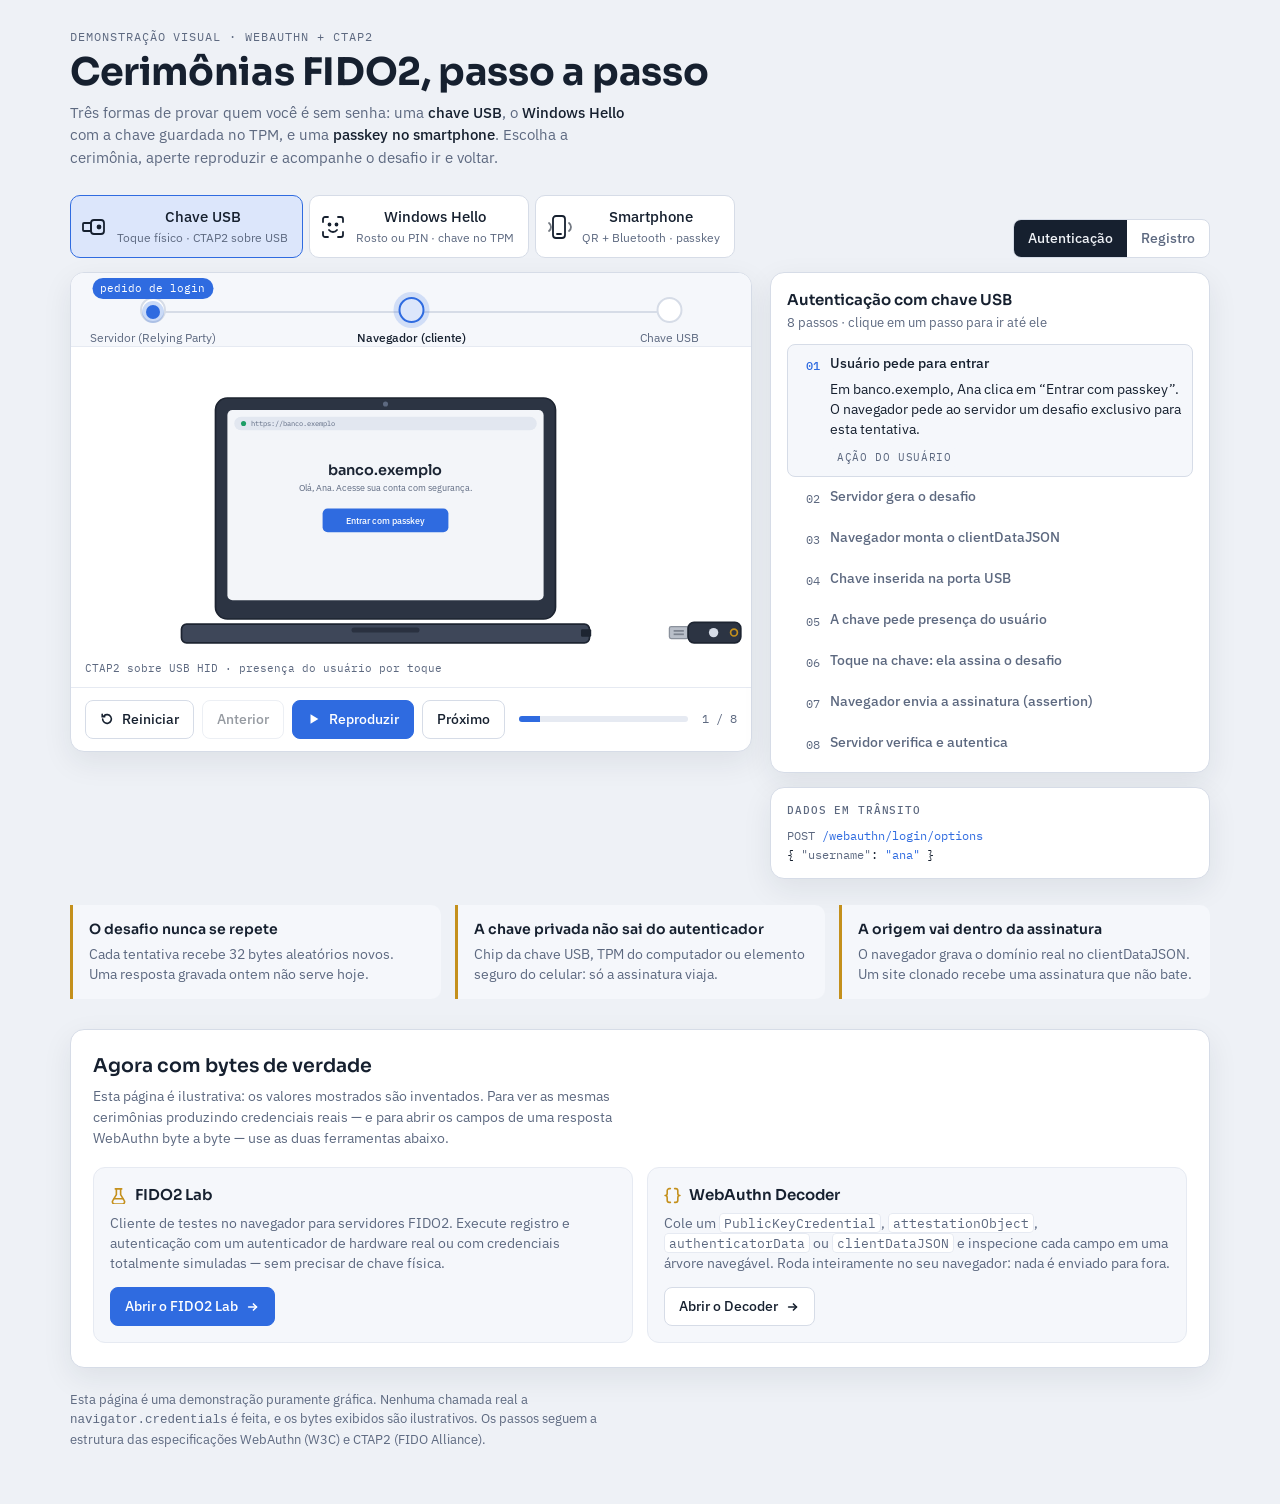
==== commit 9d222a77: "Redesign fingerprint touch animation with a more realistic hand - Replace abstract finger shape with" ====
--- a/index.html
+++ b/index.html
@@ -36,18 +36,10 @@
 .wrap{max-width:1180px;margin:0 auto;padding:28px 20px 56px}
 
 /* header */
-header{display:flex;justify-content:space-between;align-items:flex-start;gap:16px;flex-wrap:wrap}
-header .head-text{flex:1 1 420px;min-width:0}
 .eyebrow{font-family:var(--font-mono);font-size:12px;letter-spacing:.08em;text-transform:uppercase;color:var(--muted);margin:0 0 6px}
 h1{font-family:var(--font-display);font-weight:700;font-size:clamp(26px,3.4vw,38px);line-height:1.1;margin:0 0 8px;text-wrap:balance;letter-spacing:-.01em}
 .lede{margin:0;max-width:62ch;color:var(--muted)}
 .lede strong{color:var(--ink);font-weight:500}
-
-/* language selector */
-.lang{display:inline-flex;align-items:center;gap:8px;flex:none;margin-top:2px}
-.lang .globe{width:16px;height:16px;color:var(--muted);flex:none}
-.lang .seg button{padding:6px 12px;font-size:13px;font-family:var(--font-mono);letter-spacing:.04em}
-.lang .seg button:focus-visible{outline:2px solid var(--flow);outline-offset:2px}
 
 /* selector */
 .selector{display:flex;flex-wrap:wrap;gap:12px;align-items:flex-end;justify-content:space-between;margin:26px 0 14px}
@@ -175,10 +167,33 @@
 .usb .led{fill:var(--line);transition:fill .3s}
 .usb.blink .led{animation:blink .55s steps(1) infinite}
 @keyframes blink{50%{fill:var(--accent)}}
-.usb.touch .led,.usb.glow .led{fill:var(--ok)}
-.usb .finger{opacity:0;transform:translate(0,-60px);transition:transform .5s cubic-bezier(.2,.7,.2,1),opacity .3s}
-.usb.touch .finger{opacity:1;transform:translate(0,0)}
-.usb .finger path{fill:var(--skin);stroke:var(--skin-2)}
+.usb.glow .led{fill:var(--ok)}
+.usb.touch .led{fill:var(--ok);transition-delay:.85s}
+/* presence check: hint while the key blinks */
+.usb .tap-ring{fill:none;stroke:var(--accent);stroke-width:2;opacity:0;transform-origin:center;transform-box:fill-box}
+.usb.blink .tap-ring{animation:tapring 1.1s ease-out infinite}
+@keyframes tapring{0%{transform:scale(.6);opacity:.9}100%{transform:scale(2.4);opacity:0}}
+.usb .key-hint{opacity:0;transition:opacity .3s}
+.usb.blink .key-hint{opacity:1;animation:hint 1.1s ease-in-out infinite}
+@keyframes hint{50%{opacity:.45}}
+/* presence check: the hand comes in from the right and presses the sensor */
+.usb .finger{opacity:0;transform:translate(150px,-120px);transition:transform .45s ease-in,opacity .25s}
+.usb.touch .finger{opacity:1;transform:translate(0,0);transition:transform .7s cubic-bezier(.2,.7,.2,1),opacity .3s}
+.usb .hand{fill:var(--skin);stroke:var(--skin-2);stroke-width:2;stroke-linejoin:round;stroke-linecap:round}
+.usb .hand .crease{fill:none;stroke:var(--skin-2);stroke-width:1.5;opacity:.7}
+.usb .hand .nail{fill:#FBE3D0;stroke:var(--skin-2);stroke-width:1.2}
+.usb .hand .shade{fill:var(--skin-2);stroke:none;opacity:.35}
+.usb.touch .press{animation:press .4s cubic-bezier(.3,.8,.3,1) .65s both}
+@keyframes press{0%{transform:translate(0,0)}55%{transform:translate(-4px,4px)}100%{transform:translate(-2px,2px)}}
+.usb .tap-shadow{fill:#000;opacity:0;transition:opacity .25s}
+.usb.touch .tap-shadow{opacity:.22;transition-delay:.8s}
+.usb .ripple{fill:none;stroke:var(--ok);stroke-width:2;opacity:0;transform-origin:center;transform-box:fill-box}
+.usb.touch .ripple{animation:ripple 1.4s ease-out infinite}
+.usb.touch .ripple:nth-of-type(1){animation-delay:.9s}
+.usb.touch .ripple:nth-of-type(2){animation-delay:1.6s}
+@keyframes ripple{0%{transform:scale(.4);opacity:.85}100%{transform:scale(2.6);opacity:0}}
+.usb .tap-lbl{opacity:0;transition:opacity .35s}
+.usb.touch .tap-lbl{opacity:1;transition-delay:1.15s}
 .usb .halo{opacity:0;transition:opacity .4s}
 .usb.glow .halo{opacity:1;animation:halo 1.4s ease-in-out infinite}
 @keyframes halo{50%{transform:scale(1.15);opacity:.4}}
@@ -236,6 +251,8 @@
 @media (prefers-reduced-motion: reduce){
   *{transition-duration:.01ms!important;animation-duration:.01ms!important;animation-iteration-count:1!important}
   .usb.blink .led{fill:var(--accent)}
+  .usb .tap-ring,.usb .ripple{display:none}
+  .usb.touch .led,.usb.touch .tap-shadow,.usb.touch .tap-lbl{transition-delay:0s}
 }
 </style>
 </head>
@@ -243,47 +260,38 @@
 
 <div class="wrap">
   <header>
-    <div class="head-text">
-      <p class="eyebrow" data-i18n="eyebrow">Demonstração visual · WebAuthn + CTAP2</p>
-      <h1 data-i18n="h1">Cerimônias FIDO2, passo a passo</h1>
-      <p class="lede" data-i18n="lede">Três formas de provar quem você é sem senha: uma <strong>chave USB</strong>, o <strong>Windows Hello</strong> com a chave guardada no TPM, e uma <strong>passkey no smartphone</strong>. Escolha a cerimônia, aperte reproduzir e acompanhe o desafio ir e voltar.</p>
-    </div>
-    <div class="lang">
-      <svg class="globe" viewBox="0 0 16 16" fill="none" stroke="currentColor" stroke-width="1.4" stroke-linecap="round" aria-hidden="true"><circle cx="8" cy="8" r="6.5"/><path d="M1.5 8h13M8 1.5c2 2 2 11 0 13M8 1.5c-2 2-2 11 0 13"/></svg>
-      <div class="seg" role="group" aria-label="Idioma" data-i18n-aria="ariaLang">
-        <button data-lang="pt" aria-pressed="true" lang="pt-BR" title="Português">PT</button>
-        <button data-lang="en" aria-pressed="false" lang="en" title="English">EN</button>
-      </div>
-    </div>
+    <p class="eyebrow">Demonstração visual · WebAuthn + CTAP2</p>
+    <h1>Cerimônias FIDO2, passo a passo</h1>
+    <p class="lede">Três formas de provar quem você é sem senha: uma <strong>chave USB</strong>, o <strong>Windows Hello</strong> com a chave guardada no TPM, e uma <strong>passkey no smartphone</strong>. Escolha a cerimônia, aperte reproduzir e acompanhe o desafio ir e voltar.</p>
   </header>
 
   <div class="selector">
-    <div class="tabs" role="tablist" aria-label="Autenticador" data-i18n-aria="ariaAuth">
+    <div class="tabs" role="tablist" aria-label="Autenticador">
       <button class="tab" role="tab" data-c="usb" aria-selected="true">
         <svg viewBox="0 0 26 26" fill="none" stroke="currentColor" stroke-width="1.8" stroke-linecap="round" stroke-linejoin="round"><rect x="2" y="9" width="8" height="8" rx="1"/><rect x="10" y="6" width="13" height="14" rx="3"/><circle cx="18" cy="13" r="1.5" fill="currentColor"/></svg>
-        <span><span data-i18n="tabUsb">Chave USB</span><span class="tab-sub" data-i18n="tabUsbSub">Toque físico · CTAP2 sobre USB</span></span>
+        <span>Chave USB<span class="tab-sub">Toque físico · CTAP2 sobre USB</span></span>
       </button>
       <button class="tab" role="tab" data-c="hello" aria-selected="false">
         <svg viewBox="0 0 26 26" fill="none" stroke="currentColor" stroke-width="1.8" stroke-linecap="round" stroke-linejoin="round"><path d="M3 8V5a2 2 0 0 1 2-2h3M18 3h3a2 2 0 0 1 2 2v3M23 18v3a2 2 0 0 1-2 2h-3M8 23H5a2 2 0 0 1-2-2v-3"/><circle cx="9.5" cy="10.5" r="1" fill="currentColor"/><circle cx="16.5" cy="10.5" r="1" fill="currentColor"/><path d="M9 16c1 1.3 2.4 2 4 2s3-.7 4-2"/></svg>
-        <span><span data-i18n="tabHello">Windows Hello</span><span class="tab-sub" data-i18n="tabHelloSub">Rosto ou PIN · chave no TPM</span></span>
+        <span>Windows Hello<span class="tab-sub">Rosto ou PIN · chave no TPM</span></span>
       </button>
       <button class="tab" role="tab" data-c="phone" aria-selected="false">
         <svg viewBox="0 0 26 26" fill="none" stroke="currentColor" stroke-width="1.8" stroke-linecap="round" stroke-linejoin="round"><rect x="7" y="2" width="12" height="22" rx="3"/><path d="M11 20h4"/><path d="M3 9a5 5 0 0 1 0 8M23 9a5 5 0 0 1 0 8" opacity=".6"/></svg>
-        <span><span data-i18n="tabPhone">Smartphone</span><span class="tab-sub" data-i18n="tabPhoneSub">QR + Bluetooth · passkey</span></span>
+        <span>Smartphone<span class="tab-sub">QR + Bluetooth · passkey</span></span>
       </button>
     </div>
-    <div class="seg" role="group" aria-label="Tipo de cerimônia" data-i18n-aria="ariaMode">
-      <button data-m="login" aria-pressed="true" data-i18n="modeLogin">Autenticação</button>
-      <button data-m="register" aria-pressed="false" data-i18n="modeRegister">Registro</button>
+    <div class="seg" role="group" aria-label="Tipo de cerimônia">
+      <button data-m="login" aria-pressed="true">Autenticação</button>
+      <button data-m="register" aria-pressed="false">Registro</button>
     </div>
   </div>
 
   <div class="main">
-    <section class="stage" aria-label="Palco da animação" data-i18n-aria="ariaStage">
+    <section class="stage" aria-label="Palco da animação">
       <div class="rail">
         <div class="track"></div>
-        <div class="node" style="left:12%" data-node="rp"><i></i><span data-i18n="nodeRp">Servidor (Relying Party)</span></div>
-        <div class="node" style="left:50%" data-node="client"><i></i><span data-i18n="nodeClient">Navegador (cliente)</span></div>
+        <div class="node" style="left:12%" data-node="rp"><i></i><span>Servidor (Relying Party)</span></div>
+        <div class="node" style="left:50%" data-node="client"><i></i><span>Navegador (cliente)</span></div>
         <div class="node" style="left:88%" data-node="auth"><i></i><span id="authName">Chave USB</span></div>
         <div class="pkt" id="pkt"><span class="pkt-label" id="pktLabel"></span></div>
       </div>
@@ -291,14 +299,14 @@
         <div class="note" id="sceneNote"></div>
       </div>
       <div class="controls">
-        <button class="btn" id="btnReset" title="Reiniciar" data-i18n-title="reset">
-          <svg viewBox="0 0 16 16" fill="none" stroke="currentColor" stroke-width="1.8" stroke-linecap="round"><path d="M3 8a5 5 0 1 0 1.5-3.6"/><path d="M2.5 2.5v3h3"/></svg><span data-i18n="reset">Reiniciar</span>
+        <button class="btn" id="btnReset" title="Reiniciar">
+          <svg viewBox="0 0 16 16" fill="none" stroke="currentColor" stroke-width="1.8" stroke-linecap="round"><path d="M3 8a5 5 0 1 0 1.5-3.6"/><path d="M2.5 2.5v3h3"/></svg>Reiniciar
         </button>
-        <button class="btn" id="btnPrev" data-i18n="prev">Anterior</button>
+        <button class="btn" id="btnPrev">Anterior</button>
         <button class="btn primary" id="btnPlay">
           <svg viewBox="0 0 16 16" fill="currentColor" id="playIcon"><path d="M4 2.5v11l9-5.5z"/></svg><span id="playLabel">Reproduzir</span>
         </button>
-        <button class="btn" id="btnNext" data-i18n="next">Próximo</button>
+        <button class="btn" id="btnNext">Próximo</button>
         <div class="progress"><i id="prog"></i></div>
         <span class="counter" id="counter">1 / 8</span>
       </div>
@@ -318,22 +326,22 @@
   </div>
 
   <div class="facts">
-    <div class="fact"><b data-i18n="fact1t">O desafio nunca se repete</b><p data-i18n="fact1p">Cada tentativa recebe 32 bytes aleatórios novos. Uma resposta gravada ontem não serve hoje.</p></div>
-    <div class="fact"><b data-i18n="fact2t">A chave privada não sai do autenticador</b><p data-i18n="fact2p">Chip da chave USB, TPM do computador ou elemento seguro do celular: só a assinatura viaja.</p></div>
-    <div class="fact"><b data-i18n="fact3t">A origem vai dentro da assinatura</b><p data-i18n="fact3p">O navegador grava o domínio real no clientDataJSON. Um site clonado recebe uma assinatura que não bate.</p></div>
+    <div class="fact"><b>O desafio nunca se repete</b><p>Cada tentativa recebe 32 bytes aleatórios novos. Uma resposta gravada ontem não serve hoje.</p></div>
+    <div class="fact"><b>A chave privada não sai do autenticador</b><p>Chip da chave USB, TPM do computador ou elemento seguro do celular: só a assinatura viaja.</p></div>
+    <div class="fact"><b>A origem vai dentro da assinatura</b><p>O navegador grava o domínio real no clientDataJSON. Um site clonado recebe uma assinatura que não bate.</p></div>
   </div>
   <section class="cta" aria-labelledby="ctaTitle">
-    <h2 id="ctaTitle" data-i18n="ctaTitle">Agora com bytes de verdade</h2>
-    <p class="cta-lede" data-i18n="ctaLede">Esta página é ilustrativa: os valores mostrados são inventados. Para ver as mesmas cerimônias produzindo credenciais reais &mdash; e para abrir os campos de uma resposta WebAuthn byte a byte &mdash; use as duas ferramentas abaixo.</p>
+    <h2 id="ctaTitle">Agora com bytes de verdade</h2>
+    <p class="cta-lede">Esta página é ilustrativa: os valores mostrados são inventados. Para ver as mesmas cerimônias produzindo credenciais reais &mdash; e para abrir os campos de uma resposta WebAuthn byte a byte &mdash; use as duas ferramentas abaixo.</p>
     <div class="cta-grid">
       <div class="cta-card">
         <h3>
           <svg class="cta-ico" viewBox="0 0 16 16" fill="none" stroke="currentColor" stroke-width="1.5" stroke-linecap="round" stroke-linejoin="round"><path d="M6 1.8v5.4L2.6 12.9A2 2 0 0 0 4.3 16h7.4a2 2 0 0 0 1.7-3.1L10 7.2V1.8"/><path d="M5 1.8h6"/><path d="M4.1 11h7.8"/></svg>
           FIDO2 Lab
         </h3>
-        <p data-i18n="ctaLabP">Cliente de testes no navegador para servidores FIDO2. Execute registro e autenticação com um autenticador de hardware real ou com credenciais totalmente simuladas &mdash; sem precisar de chave física.</p>
+        <p>Cliente de testes no navegador para servidores FIDO2. Execute registro e autenticação com um autenticador de hardware real ou com credenciais totalmente simuladas &mdash; sem precisar de chave física.</p>
         <a class="btn primary" href="https://jrogeriosilva.github.io/fido2-lab/">
-          <span data-i18n="ctaLabBtn">Abrir o FIDO2 Lab</span>
+          Abrir o FIDO2 Lab
           <svg viewBox="0 0 16 16" fill="none" stroke="currentColor" stroke-width="1.8" stroke-linecap="round" stroke-linejoin="round"><path d="M3 8h9"/><path d="M8.5 4.5 12 8l-3.5 3.5"/></svg>
         </a>
       </div>
@@ -342,390 +350,124 @@
           <svg class="cta-ico" viewBox="0 0 16 16" fill="none" stroke="currentColor" stroke-width="1.5" stroke-linecap="round" stroke-linejoin="round"><path d="M6 1.5H5a2 2 0 0 0-2 2V6a2 2 0 0 1-2 2 2 2 0 0 1 2 2v2.5a2 2 0 0 0 2 2h1"/><path d="M10 1.5h1a2 2 0 0 1 2 2V6a2 2 0 0 0 2 2 2 2 0 0 0-2 2v2.5a2 2 0 0 1-2 2h-1"/></svg>
           WebAuthn Decoder
         </h3>
-        <p data-i18n="ctaDecP">Cole um <code>PublicKeyCredential</code>, <code>attestationObject</code>, <code>authenticatorData</code> ou <code>clientDataJSON</code> e inspecione cada campo em uma árvore navegável. Roda inteiramente no seu navegador: nada é enviado para fora.</p>
+        <p>Cole um <code>PublicKeyCredential</code>, <code>attestationObject</code>, <code>authenticatorData</code> ou <code>clientDataJSON</code> e inspecione cada campo em uma árvore navegável. Roda inteiramente no seu navegador: nada é enviado para fora.</p>
         <a class="btn" href="https://jrogeriosilva.github.io/webauthn-decoder/">
-          <span data-i18n="ctaDecBtn">Abrir o Decoder</span>
+          Abrir o Decoder
           <svg viewBox="0 0 16 16" fill="none" stroke="currentColor" stroke-width="1.8" stroke-linecap="round" stroke-linejoin="round"><path d="M3 8h9"/><path d="M8.5 4.5 12 8l-3.5 3.5"/></svg>
         </a>
       </div>
     </div>
   </section>
 
-  <p class="disclaimer" data-i18n="disclaimer">Esta página é uma demonstração puramente gráfica. Nenhuma chamada real a <code>navigator.credentials</code> é feita, e os bytes exibidos são ilustrativos. Os passos seguem a estrutura das especificações WebAuthn (W3C) e CTAP2 (FIDO Alliance).</p>
+  <p class="disclaimer">Esta página é uma demonstração puramente gráfica. Nenhuma chamada real a <code>navigator.credentials</code> é feita, e os bytes exibidos são ilustrativos. Os passos seguem a estrutura das especificações WebAuthn (W3C) e CTAP2 (FIDO Alliance).</p>
 </div>
 
 <script>
 (function(){
 'use strict';
 const $=s=>document.querySelector(s);
-
-/* ================= i18n ================= */
-const I18N = {
-  pt: {
-    htmlLang:'pt-BR', title:'Cerimônias FIDO2',
-    metaDesc:'Demonstração interativa das cerimônias de registro e autenticação FIDO2/WebAuthn.',
-    eyebrow:'Demonstração visual · WebAuthn + CTAP2',
-    h1:'Cerimônias FIDO2, passo a passo',
-    lede:'Três formas de provar quem você é sem senha: uma <strong>chave USB</strong>, o <strong>Windows Hello</strong> com a chave guardada no TPM, e uma <strong>passkey no smartphone</strong>. Escolha a cerimônia, aperte reproduzir e acompanhe o desafio ir e voltar.',
-    ariaLang:'Idioma', ariaAuth:'Autenticador', ariaMode:'Tipo de cerimônia', ariaStage:'Palco da animação',
-    tabUsb:'Chave USB', tabUsbSub:'Toque físico · CTAP2 sobre USB',
-    tabHello:'Windows Hello', tabHelloSub:'Rosto ou PIN · chave no TPM',
-    tabPhone:'Smartphone', tabPhoneSub:'QR + Bluetooth · passkey',
-    modeLogin:'Autenticação', modeRegister:'Registro',
-    nodeRp:'Servidor (Relying Party)', nodeClient:'Navegador (cliente)',
-    reset:'Reiniciar', prev:'Anterior', play:'Reproduzir', pause:'Pausar', next:'Próximo',
-    stepsTitle:(mode,name)=>(mode==='login'?'Autenticação com ':'Registro com ')+name,
-    stepsSub:n=>n+' passos · clique em um passo para ir até ele',
-    dataTransit:'Dados em trânsito', dataRp:'No servidor', dataAuth:'No autenticador',
-    tags:{user:'ação do usuário', rp:'servidor', client:'navegador', auth:'autenticador'},
-    fact1t:'O desafio nunca se repete', fact1p:'Cada tentativa recebe 32 bytes aleatórios novos. Uma resposta gravada ontem não serve hoje.',
-    fact2t:'A chave privada não sai do autenticador', fact2p:'Chip da chave USB, TPM do computador ou elemento seguro do celular: só a assinatura viaja.',
-    fact3t:'A origem vai dentro da assinatura', fact3p:'O navegador grava o domínio real no clientDataJSON. Um site clonado recebe uma assinatura que não bate.',
-    ctaTitle:'Agora com bytes de verdade',
-    ctaLede:'Esta página é ilustrativa: os valores mostrados são inventados. Para ver as mesmas cerimônias produzindo credenciais reais &mdash; e para abrir os campos de uma resposta WebAuthn byte a byte &mdash; use as duas ferramentas abaixo.',
-    ctaLabP:'Cliente de testes no navegador para servidores FIDO2. Execute registro e autenticação com um autenticador de hardware real ou com credenciais totalmente simuladas &mdash; sem precisar de chave física.',
-    ctaLabBtn:'Abrir o FIDO2 Lab',
-    ctaDecP:'Cole um <code>PublicKeyCredential</code>, <code>attestationObject</code>, <code>authenticatorData</code> ou <code>clientDataJSON</code> e inspecione cada campo em uma árvore navegável. Roda inteiramente no seu navegador: nada é enviado para fora.',
-    ctaDecBtn:'Abrir o Decoder',
-    disclaimer:'Esta página é uma demonstração puramente gráfica. Nenhuma chamada real a <code>navigator.credentials</code> é feita, e os bytes exibidos são ilustrativos. Os passos seguem a estrutura das especificações WebAuthn (W3C) e CTAP2 (FIDO Alliance).',
-    /* scene */
-    domain:'banco.exemplo', rpHashNote:'SHA-256 de "banco.exemplo"',
-    scrHello:'Olá, Ana. Acesse sua conta com segurança.',
-    loginBtn:'Entrar com passkey', registerBtn:'Cadastrar passkey',
-    loadingMsg:'Aguardando o servidor',
-    okLogin:'Autenticado', okRegister:'Passkey cadastrada', okSub:'Bem-vinda de volta, Ana',
-    keySigned:'assinado', tpmLbl:'chave privada: nunca sai do TPM 2.0', tunnelLbl:'túnel cifrado',
-    qrTitle:'Use seu telefone', qrHint:'Aponte a câmera do celular para o código', bleLbl:'BLE: mesmo ambiente',
-    phCode:'Código detectado', phLoginAs:'Entrar como ana?', phTouch:'Toque no sensor', phContinue:'Continuar', phSigned:'Assinado', phSignedSub:'a chave não saiu do celular',
-    ariaUsb:'Chave USB sendo inserida em um notebook', ariaHello:'Windows Hello reconhecendo um rosto com a chave no TPM', ariaPhone:'Smartphone lendo o QR code de um notebook',
-    /* ceremonies */
-    usb:{name:'chave USB', auth:'Chave USB', dlg:'Chave de segurança', note:'CTAP2 sobre USB HID · presença do usuário por toque'},
-    hello:{name:'Windows Hello', auth:'Windows Hello · TPM', dlg:'Windows Hello', note:'Autenticador de plataforma · verificação biométrica local'},
-    phone:{name:'smartphone', auth:'Smartphone', dlg:'Usar um telefone', note:'Transporte híbrido · QR + Bluetooth LE + túnel cifrado'},
-    /* shared steps */
-    request:{
-      tLogin:'Usuário pede para entrar', tReg:'Usuário pede para cadastrar uma passkey',
-      dLogin:'Em banco.exemplo, Ana clica em “Entrar com passkey”. O navegador pede ao servidor um desafio exclusivo para esta tentativa.',
-      dReg:'Já autenticada, Ana escolhe “Cadastrar passkey” nas configurações da conta. O navegador pede ao servidor as opções de criação.',
-      pktLogin:'pedido de login', pktReg:'pedido de registro'
-    },
-    challenge:{
-      t:'Servidor gera o desafio',
-      d:'O servidor sorteia 32 bytes aleatórios (o challenge), guarda-os para esta sessão e devolve junto com o rpId, o domínio dono da conta. ',
-      dLogin:'Também lista quais credenciais aceita.', dReg:'Também informa quais algoritmos de assinatura aceita.'
-    },
-    clientData:{
-      t:'Navegador monta o clientDataJSON',
-      d:m=>'O site chama navigator.credentials.'+(m==='login'?'get':'create')+'(). O navegador registra o tipo da operação, o challenge e a origin real da página. Como esse registro entra na assinatura, um site falso não consegue reaproveitar o desafio.'
-    },
-    send:{
-      tLogin:'Navegador envia a assinatura (assertion)', tReg:'Navegador envia o attestationObject',
-      dLogin:'A chave privada não saiu do autenticador. O navegador repassa ao servidor apenas o credentialId, o authenticatorData, o clientDataJSON e a assinatura.',
-      dReg:'O navegador repassa ao servidor o attestationObject (chave pública, credentialId e dados de atestação) junto com o clientDataJSON.'
-    },
-    verify:{
-      tLogin:'Servidor verifica e autentica', tReg:'Servidor guarda a chave pública',
-      dLogin:'Com a chave pública guardada no registro, o servidor confere a assinatura, o hash do rpId, a origin, o tipo e se o contador aumentou. Tudo certo: a sessão é criada.',
-      dReg:'O servidor confere o challenge e a origin, opcionalmente valida o certificado de atestação do fabricante e associa credentialId + chave pública à conta de Ana. A partir daqui essa credencial pode autenticar.',
-      expected:'esperado', dataWord:'dados', attest:'atestação', saved:'salvo'
-    },
-    words:{newPair:'novo par', staysChip:'fica no chip', sending:'Enviando resposta…'},
-    usbSteps:{
-      dlgInsert:'Insira sua chave de segurança', dlgTouch:'Toque na chave quando ela piscar', dlgVerifying:'Verificando…',
-      s4t:'Chave inserida na porta USB',
-      s4d:m=>'Ana conecta a chave. O navegador conversa com ela pelo protocolo CTAP2 sobre USB HID, sem driver especial, e envia o comando '+(m==='login'?'authenticatorGetAssertion.':'authenticatorMakeCredential.'),
-      s5t:'A chave pede presença do usuário',
-      s5d:'O LED pisca. A chave só assina depois de um toque físico: é a prova de que há uma pessoa presente, e não um programa remoto tentando usar a chave às escondidas.',
-      s5status:'aguardando presença do usuário (UP)', s5led:'piscando',
-      s6tLogin:'Toque na chave: ela assina o desafio', s6tReg:'Toque na chave: ela cria um novo par de chaves',
-      s6dLogin:'O dedo encosta no sensor. A chave localiza a chave privada ligada ao rpId e ao credentialId e assina authenticatorData ‖ SHA-256(clientDataJSON) com ela.',
-      s6dReg:'O dedo encosta no sensor. A chave gera um par ES256 exclusivo para banco.exemplo: a privada fica gravada no chip seguro, a pública sai dentro de um attestationObject com um credentialId novo.'
-    },
-    helloSteps:{
-      s4t:'Windows assume a operação',
-      s4d:'O navegador entrega a operação ao autenticador de plataforma. O Windows abre a janela do Windows Hello: a credencial mora no TPM deste computador e não em um acessório.',
-      dlgIdentity:'Verificando sua identidade',
-      authenticator:'autenticador', platform:'plataforma (Windows Hello)', transport:'transporte', required:'obrigatória',
-      s5t:'A câmera infravermelha procura o rosto',
-      s5d:'A câmera IR projeta luz invisível e lê o relevo do rosto, então uma foto não engana o sensor. Impressão digital ou PIN funcionam do mesmo jeito: tudo é conferido só neste aparelho.',
-      dlgLooking:'Olhando para você…',
-      sensor:'sensor', sensorVal:'câmera IR + RGB', faceModel:'modelo facial', onlyPc:'só existe neste PC', sentToSite:'enviado ao site', nothing:'nada',
-      s6t:'Rosto reconhecido: TPM libera a chave',
-      s6d:'A comparação acontece localmente; o rosto nunca viaja. Com a verificação feita (UV=1), o Windows autoriza o TPM a usar a chave privada, que foi gerada lá dentro e não pode ser lida nem exportada.',
-      dlgRecognized:'Reconhecido', unlocked:'chave desbloqueada para uso',
-      s7tLogin:'TPM assina o desafio', s7tReg:'TPM cria o par de chaves',
-      s7dLogin:'Dentro do TPM, a chave privada assina authenticatorData ‖ SHA-256(clientDataJSON). Só a assinatura sai do chip.',
-      s7dReg:'O TPM gera um par ES256 novo. A chave privada nasce e fica dentro do chip; a pública sai com um credentialId e a atestação do TPM.',
-      dlgSigning:'Assinando…', genTpm:'gerado no TPM', chipAttest:'atestação do chip'
-    },
-    phoneSteps:{
-      s4t:'Navegador exibe um código QR',
-      s4d:'Não há passkey neste computador, então o navegador oferece “usar um telefone”. O QR carrega uma URL FIDO:/ com uma chave de sessão temporária e o endereço de um serviço de túnel.',
-      contains:'contém', containsVal:'chave pública efêmera,\n         segredo do QR, id do túnel', validity:'validade', thisSession:'esta sessão',
-      s5t:'Ana aponta a câmera do celular',
-      s5d:'O celular lê o QR e descobre como falar com este navegador em particular. Nada foi enviado ainda: só um convite.',
-      read:'lido', phone:'celular', derived:'derivou a chave da sessão',
-      s6t:'Prova de proximidade por Bluetooth',
-      s6d:'O celular anuncia por BLE um segredo derivado do QR. O computador precisa ouvir esse anúncio, o que prova que os dois estão no mesmo lugar. Os dados em si passam por um túnel na internet, cifrado de ponta a ponta.',
-      dlgConnecting:'Conectando ao seu telefone…',
-      bleHeard:'segredo(QR) ✔ ouvido pelo PC', tunnel:'túnel', cipher:'cifra', cipherVal:'Noise, ponta a ponta', toPhone:'→ celular',
-      s7t:'Celular pede a digital',
-      s7d:'O celular mostra para qual site é a operação e pede a impressão digital, o rosto ou o código de bloqueio. A verificação é local e nunca sai do aparelho.',
-      dlgContinue:'Continue no seu telefone', account:'conta', fpSensor:'sensor de digital',
-      s8tLogin:'Passkey assina no celular', s8tReg:'Celular cria a passkey',
-      s8dLogin:'A chave privada está no elemento seguro do celular (ou sincronizada no cofre da conta, sempre cifrada). O celular assina authenticatorData ‖ SHA-256(clientDataJSON); a chave não sai do aparelho.',
-      s8dReg:'O celular gera um par ES256 novo e guarda a privada no elemento seguro, podendo sincronizá-la cifrada com o cofre da conta. A pública sai com um credentialId.',
-      synced:'(passkey sincronizada)', backup:'backup', syncable:'(sincronizável)',
-      s9t:'A resposta volta pelo túnel',
-      s9d:'A resposta assinada percorre o mesmo túnel cifrado até o navegador, que a entrega ao site como se tivesse vindo de um autenticador local.',
-      dlgReceived:'Resposta recebida', toBrowser:'→ navegador', content:'conteúdo'
-    }
-  },
-
-  en: {
-    htmlLang:'en', title:'FIDO2 Ceremonies',
-    metaDesc:'Interactive demonstration of the FIDO2/WebAuthn registration and authentication ceremonies.',
-    eyebrow:'Visual demo · WebAuthn + CTAP2',
-    h1:'FIDO2 ceremonies, step by step',
-    lede:'Three ways to prove who you are without a password: a <strong>USB security key</strong>, <strong>Windows Hello</strong> with the key stored in the TPM, and a <strong>passkey on your smartphone</strong>. Pick a ceremony, press play and follow the challenge on its round trip.',
-    ariaLang:'Language', ariaAuth:'Authenticator', ariaMode:'Ceremony type', ariaStage:'Animation stage',
-    tabUsb:'USB key', tabUsbSub:'Physical touch · CTAP2 over USB',
-    tabHello:'Windows Hello', tabHelloSub:'Face or PIN · key in the TPM',
-    tabPhone:'Smartphone', tabPhoneSub:'QR + Bluetooth · passkey',
-    modeLogin:'Authentication', modeRegister:'Registration',
-    nodeRp:'Server (Relying Party)', nodeClient:'Browser (client)',
-    reset:'Restart', prev:'Previous', play:'Play', pause:'Pause', next:'Next',
-    stepsTitle:(mode,name)=>(mode==='login'?'Authentication with ':'Registration with ')+name,
-    stepsSub:n=>n+' steps · click a step to jump to it',
-    dataTransit:'Data in transit', dataRp:'On the server', dataAuth:'On the authenticator',
-    tags:{user:'user action', rp:'server', client:'browser', auth:'authenticator'},
-    fact1t:'The challenge never repeats', fact1p:'Every attempt gets 32 fresh random bytes. A response recorded yesterday is useless today.',
-    fact2t:'The private key never leaves the authenticator', fact2p:'USB key chip, computer TPM or phone secure element: only the signature travels.',
-    fact3t:'The origin is baked into the signature', fact3p:'The browser writes the real domain into clientDataJSON. A cloned site gets a signature that does not match.',
-    ctaTitle:'Now with real bytes',
-    ctaLede:'This page is illustrative: the values shown are made up. To watch the same ceremonies produce real credentials &mdash; and to open the fields of a WebAuthn response byte by byte &mdash; use the two tools below.',
-    ctaLabP:'In-browser test client for FIDO2 servers. Run registration and authentication with a real hardware authenticator or with fully simulated credentials &mdash; no physical key required.',
-    ctaLabBtn:'Open FIDO2 Lab',
-    ctaDecP:'Paste a <code>PublicKeyCredential</code>, <code>attestationObject</code>, <code>authenticatorData</code> or <code>clientDataJSON</code> and inspect every field in a navigable tree. Runs entirely in your browser: nothing is sent anywhere.',
-    ctaDecBtn:'Open the Decoder',
-    disclaimer:'This page is a purely graphical demonstration. No real call to <code>navigator.credentials</code> is made, and the bytes shown are illustrative. The steps follow the structure of the WebAuthn (W3C) and CTAP2 (FIDO Alliance) specifications.',
-    /* scene */
-    domain:'bank.example', rpHashNote:'SHA-256 of "bank.example"',
-    scrHello:'Hi, Ana. Sign in to your account securely.',
-    loginBtn:'Sign in with passkey', registerBtn:'Create passkey',
-    loadingMsg:'Waiting for the server',
-    okLogin:'Signed in', okRegister:'Passkey created', okSub:'Welcome back, Ana',
-    keySigned:'signed', tpmLbl:'private key: never leaves the TPM 2.0', tunnelLbl:'encrypted tunnel',
-    qrTitle:'Use your phone', qrHint:'Point your phone camera at the code', bleLbl:'BLE: same room',
-    phCode:'Code detected', phLoginAs:'Sign in as ana?', phTouch:'Touch the sensor', phContinue:'Continue', phSigned:'Signed', phSignedSub:'the key never left the phone',
-    ariaUsb:'USB key being inserted into a laptop', ariaHello:'Windows Hello recognizing a face with the key in the TPM', ariaPhone:'Smartphone scanning the QR code on a laptop',
-    /* ceremonies */
-    usb:{name:'a USB key', auth:'USB key', dlg:'Security key', note:'CTAP2 over USB HID · user presence by touch'},
-    hello:{name:'Windows Hello', auth:'Windows Hello · TPM', dlg:'Windows Hello', note:'Platform authenticator · local biometric verification'},
-    phone:{name:'a smartphone', auth:'Smartphone', dlg:'Use a phone', note:'Hybrid transport · QR + Bluetooth LE + encrypted tunnel'},
-    /* shared steps */
-    request:{
-      tLogin:'User asks to sign in', tReg:'User asks to create a passkey',
-      dLogin:'At bank.example, Ana clicks “Sign in with passkey”. The browser asks the server for a challenge unique to this attempt.',
-      dReg:'Already signed in, Ana picks “Create passkey” in the account settings. The browser asks the server for the creation options.',
-      pktLogin:'login request', pktReg:'registration request'
-    },
-    challenge:{
-      t:'Server generates the challenge',
-      d:'The server draws 32 random bytes (the challenge), stores them for this session and returns them along with the rpId, the domain that owns the account. ',
-      dLogin:'It also lists which credentials it accepts.', dReg:'It also states which signature algorithms it accepts.'
-    },
-    clientData:{
-      t:'Browser builds the clientDataJSON',
-      d:m=>'The site calls navigator.credentials.'+(m==='login'?'get':'create')+'(). The browser records the operation type, the challenge and the real origin of the page. Because this record goes into the signature, a fake site cannot reuse the challenge.'
-    },
-    send:{
-      tLogin:'Browser sends the signature (assertion)', tReg:'Browser sends the attestationObject',
-      dLogin:'The private key never left the authenticator. The browser forwards to the server only the credentialId, the authenticatorData, the clientDataJSON and the signature.',
-      dReg:'The browser forwards to the server the attestationObject (public key, credentialId and attestation data) together with the clientDataJSON.'
-    },
-    verify:{
-      tLogin:'Server verifies and signs the user in', tReg:'Server stores the public key',
-      dLogin:'Using the public key stored at registration, the server checks the signature, the rpId hash, the origin, the type and that the counter increased. All good: the session is created.',
-      dReg:'The server checks the challenge and the origin, optionally validates the manufacturer attestation certificate and links credentialId + public key to Ana’s account. From now on this credential can authenticate.',
-      expected:'expected', dataWord:'data', attest:'attestation', saved:'saved'
-    },
-    words:{newPair:'new pair', staysChip:'stays in the chip', sending:'Sending response…'},
-    usbSteps:{
-      dlgInsert:'Insert your security key', dlgTouch:'Touch the key when it blinks', dlgVerifying:'Verifying…',
-      s4t:'Key inserted into the USB port',
-      s4d:m=>'Ana plugs in the key. The browser talks to it over CTAP2 on USB HID, with no special driver, and sends the '+(m==='login'?'authenticatorGetAssertion command.':'authenticatorMakeCredential command.'),
-      s5t:'The key asks for user presence',
-      s5d:'The LED blinks. The key only signs after a physical touch: proof that a person is present, not a remote program trying to use the key behind their back.',
-      s5status:'waiting for user presence (UP)', s5led:'blinking',
-      s6tLogin:'Touch the key: it signs the challenge', s6tReg:'Touch the key: it creates a new key pair',
-      s6dLogin:'The finger touches the sensor. The key looks up the private key tied to the rpId and credentialId and signs authenticatorData ‖ SHA-256(clientDataJSON) with it.',
-      s6dReg:'The finger touches the sensor. The key generates an ES256 pair exclusive to bank.example: the private key stays in the secure chip, the public key leaves inside an attestationObject with a new credentialId.'
-    },
-    helloSteps:{
-      s4t:'Windows takes over the operation',
-      s4d:'The browser hands the operation to the platform authenticator. Windows opens the Windows Hello window: the credential lives in this computer’s TPM, not in an accessory.',
-      dlgIdentity:'Verifying your identity',
-      authenticator:'authenticator', platform:'platform (Windows Hello)', transport:'transport', required:'required',
-      s5t:'The infrared camera looks for the face',
-      s5d:'The IR camera projects invisible light and reads the relief of the face, so a photo does not fool the sensor. Fingerprint or PIN work the same way: everything is checked only on this device.',
-      dlgLooking:'Looking for you…',
-      sensor:'sensor', sensorVal:'IR + RGB camera', faceModel:'face model', onlyPc:'exists only on this PC', sentToSite:'sent to the site', nothing:'nothing',
-      s6t:'Face recognized: TPM releases the key',
-      s6d:'The comparison happens locally; the face never travels. With verification done (UV=1), Windows authorizes the TPM to use the private key, which was generated inside it and cannot be read or exported.',
-      dlgRecognized:'Recognized', unlocked:'key unlocked for use',
-      s7tLogin:'TPM signs the challenge', s7tReg:'TPM creates the key pair',
-      s7dLogin:'Inside the TPM, the private key signs authenticatorData ‖ SHA-256(clientDataJSON). Only the signature leaves the chip.',
-      s7dReg:'The TPM generates a new ES256 pair. The private key is born and stays inside the chip; the public key leaves with a credentialId and the TPM attestation.',
-      dlgSigning:'Signing…', genTpm:'generated in the TPM', chipAttest:'chip attestation'
-    },
-    phoneSteps:{
-      s4t:'Browser shows a QR code',
-      s4d:'There is no passkey on this computer, so the browser offers “use a phone”. The QR carries a FIDO:/ URL with a temporary session key and the address of a tunnel service.',
-      contains:'contains', containsVal:'ephemeral public key,\n         QR secret, tunnel id', validity:'valid for', thisSession:'this session',
-      s5t:'Ana points the phone camera',
-      s5d:'The phone reads the QR and learns how to talk to this particular browser. Nothing has been sent yet: just an invitation.',
-      read:'read', phone:'phone', derived:'derived the session key',
-      s6t:'Proximity proof over Bluetooth',
-      s6d:'The phone advertises over BLE a secret derived from the QR. The computer must hear that advertisement, which proves both are in the same place. The data itself goes through a tunnel on the internet, encrypted end to end.',
-      dlgConnecting:'Connecting to your phone…',
-      bleHeard:'secret(QR) ✔ heard by the PC', tunnel:'tunnel', cipher:'cipher', cipherVal:'Noise, end to end', toPhone:'→ phone',
-      s7t:'Phone asks for the fingerprint',
-      s7d:'The phone shows which site the operation is for and asks for a fingerprint, face or lock code. Verification is local and never leaves the device.',
-      dlgContinue:'Continue on your phone', account:'account', fpSensor:'fingerprint sensor',
-      s8tLogin:'Passkey signs on the phone', s8tReg:'Phone creates the passkey',
-      s8dLogin:'The private key is in the phone’s secure element (or synced to the account vault, always encrypted). The phone signs authenticatorData ‖ SHA-256(clientDataJSON); the key does not leave the device.',
-      s8dReg:'The phone generates a new ES256 pair and keeps the private key in the secure element, optionally syncing it encrypted to the account vault. The public key leaves with a credentialId.',
-      synced:'(synced passkey)', backup:'backup', syncable:'(syncable)',
-      s9t:'The response comes back through the tunnel',
-      s9d:'The signed response travels the same encrypted tunnel back to the browser, which hands it to the site as if it had come from a local authenticator.',
-      dlgReceived:'Response received', toBrowser:'→ browser', content:'content'
-    }
-  }
-};
-
-let lang = detectLang();
-let T = I18N[lang];
-
-function detectLang(){
-  try{ const s=localStorage.getItem('fido2demo.lang'); if(s && I18N[s]) return s; }catch(e){}
-  const nav=(navigator.language||'').toLowerCase();
-  return nav.startsWith('pt') ? 'pt' : 'en';
-}
-function applyStatic(){
-  document.documentElement.lang=T.htmlLang;
-  document.title=T.title;
-  const meta=document.querySelector('meta[name="description"]'); if(meta) meta.setAttribute('content',T.metaDesc);
-  document.querySelectorAll('[data-i18n]').forEach(el=>{ el.innerHTML=T[el.dataset.i18n]; });
-  document.querySelectorAll('[data-i18n-aria]').forEach(el=>{ el.setAttribute('aria-label',T[el.dataset.i18nAria]); });
-  document.querySelectorAll('[data-i18n-title]').forEach(el=>{ el.setAttribute('title',T[el.dataset.i18nTitle]); });
-  document.querySelectorAll('.lang button').forEach(b=>b.setAttribute('aria-pressed', b.dataset.lang===lang));
-}
-function setLang(l){
-  if(!I18N[l] || l===lang) return;
-  lang=l; T=I18N[l];
-  try{ localStorage.setItem('fido2demo.lang', l); }catch(e){}
-  applyStatic();
-  build(idx);
-}
 
 /* ---------- illustrative data ---------- */
 const HEX = {
   challenge:'7f3a 91c2 0be4 5d76 a8f0 13c9 4e2b 6d81\n          c517 fa60 2e9d 4b3c 08d2 77a1 e5f4 9b06',
   chB64:'fzqRwgvkXXao8BPJTitugcUX-mAunUs8CNJ3oeX0mwY',
   credId:'a1b2 c3d4 e5f6 0718 2930 4a5b 6c7d 8e9f',
+  rpHash:'8c1f 4e7a 9d02 b6c3 …  (SHA-256 de "banco.exemplo")',
   sig:'3045 0221 00e7 4c19 8fa2 … 0220 5a1c 9b30 dd47 …',
   pub:'{ 1: 2 (EC2), 3: -7 (ES256),\n  -2: x = 65a3 9f0c …, -3: y = d2e8 1b44 … }'
 };
-const rpHash=()=>'8c1f 4e7a 9d02 b6c3 …  ('+T.rpHashNote+')';
 const k=s=>`<span class="k">${s}</span>`, v=s=>`<span class="v">${s}</span>`, ok=s=>`<span class="ok">${s}</span>`, acc=s=>`<span class="acc">${s}</span>`;
 
 /* ---------- shared steps ---------- */
 function stepRequest(mode){
-  const S=T.request, L=mode==='login';
   return {
     who:'client', tag:'user',
-    t: L ? S.tLogin : S.tReg,
-    d: L ? S.dLogin : S.dReg,
-    pkt:{from:'client',to:'rp',label: L ? S.pktLogin : S.pktReg},
+    t: mode==='login' ? 'Usuário pede para entrar' : 'Usuário pede para cadastrar uma passkey',
+    d: mode==='login'
+      ? 'Em banco.exemplo, Ana clica em “Entrar com passkey”. O navegador pede ao servidor um desafio exclusivo para esta tentativa.'
+      : 'Já autenticada, Ana escolhe “Cadastrar passkey” nas configurações da conta. O navegador pede ao servidor as opções de criação.',
+    pkt:{from:'client',to:'rp',label: mode==='login' ? 'pedido de login' : 'pedido de registro'},
     st:'idle', screen:{type:'login'},
-    data: `${k('POST')} ${v(L?'/webauthn/login/options':'/webauthn/register/options')}\n{ ${k('"username"')}: ${v('"ana"')} }`
+    data: `${k('POST')} ${v(mode==='login'?'/webauthn/login/options':'/webauthn/register/options')}\n{ ${k('"username"')}: ${v('"ana"')} }`
   };
 }
 function stepChallenge(mode){
-  const S=T.challenge, L=mode==='login';
-  const extra = L
+  const extra = mode==='login'
     ? `${k('allowCredentials')}: [ ${v(HEX.credId)} ]\n${k('userVerification')}: ${v('"preferred"')}`
     : `${k('user')}: { id: ${v('e9 2f …')}, name: ${v('"ana"')} }\n${k('pubKeyCredParams')}: [ ${v('ES256 (-7)')}, ${v('RS256 (-257)')} ]`;
   return {
     who:'rp', tag:'rp',
-    t:S.t,
-    d:S.d + (L ? S.dLogin : S.dReg),
+    t:'Servidor gera o desafio',
+    d:'O servidor sorteia 32 bytes aleatórios (o challenge), guarda-os para esta sessão e devolve junto com o rpId, o domínio dono da conta. ' + (mode==='login' ? 'Também lista quais credenciais aceita.' : 'Também informa quais algoritmos de assinatura aceita.'),
     pkt:{from:'rp',to:'client',label:'challenge + rpId'},
     st:'idle', screen:{type:'loading'},
-    data:`${k('challenge')}: ${acc(HEX.challenge)}\n${k('rpId')}: ${v('"'+T.domain+'"')}\n${extra}`
+    data:`${k('challenge')}: ${acc(HEX.challenge)}\n${k('rpId')}: ${v('"banco.exemplo"')}\n${extra}`
   };
 }
 function stepClientData(mode, screen){
-  const S=T.clientData, L=mode==='login';
   return {
     who:'client', tag:'client',
-    t:S.t,
-    d:S.d(mode),
+    t:'Navegador monta o clientDataJSON',
+    d:`O site chama navigator.credentials.${mode==='login'?'get':'create'}(). O navegador registra o tipo da operação, o challenge e a origin real da página. Como esse registro entra na assinatura, um site falso não consegue reaproveitar o desafio.`,
     pkt:null, st:'idle', screen,
-    data:`${k('clientDataJSON')} = {\n  ${k('"type"')}: ${v(L?'"webauthn.get"':'"webauthn.create"')},\n  ${k('"challenge"')}: ${acc('"'+HEX.chB64+'"')},\n  ${k('"origin"')}: ${v('"https://'+T.domain+'"')}\n}`
+    data:`${k('clientDataJSON')} = {\n  ${k('"type"')}: ${v(mode==='login'?'"webauthn.get"':'"webauthn.create"')},\n  ${k('"challenge"')}: ${acc('"'+HEX.chB64+'"')},\n  ${k('"origin"')}: ${v('"https://banco.exemplo"')}\n}`
   };
 }
 function stepSend(mode, st, screen, from){
-  const S=T.send, L=mode==='login';
   return {
     who:'client', tag:'client',
-    t: L ? S.tLogin : S.tReg,
-    d: L ? S.dLogin : S.dReg,
-    pkt:{from: from||'client', to:'rp', label: L ? 'assertion' : 'attestation'},
+    t: mode==='login' ? 'Navegador envia a assinatura (assertion)' : 'Navegador envia o attestationObject',
+    d: mode==='login'
+      ? 'A chave privada não saiu do autenticador. O navegador repassa ao servidor apenas o credentialId, o authenticatorData, o clientDataJSON e a assinatura.'
+      : 'O navegador repassa ao servidor o attestationObject (chave pública, credentialId e dados de atestação) junto com o clientDataJSON.',
+    pkt:{from: from||'client', to:'rp', label: mode==='login' ? 'assertion' : 'attestation'},
     st, screen,
-    data: L
+    data: mode==='login'
       ? `${k('POST')} ${v('/webauthn/login/verify')}\n${k('credentialId')}: ${v(HEX.credId)}\n${k('authenticatorData')}: rpIdHash ‖ flags ‖ counter\n${k('clientDataJSON')}: …\n${k('signature')}: ${acc(HEX.sig)}`
       : `${k('POST')} ${v('/webauthn/register/verify')}\n${k('credentialId')}: ${v(HEX.credId)}\n${k('attestationObject')}: { fmt, authData, attStmt }\n${k('clientDataJSON')}: …`
   };
 }
 function stepVerify(mode, uv, st){
-  const S=T.verify, L=mode==='login';
   return {
     who:'rp', tag:'rp',
-    t: L ? S.tLogin : S.tReg,
-    d: L ? S.dLogin : S.dReg,
+    t: mode==='login' ? 'Servidor verifica e autentica' : 'Servidor guarda a chave pública',
+    d: mode==='login'
+      ? 'Com a chave pública guardada no registro, o servidor confere a assinatura, o hash do rpId, a origin, o tipo e se o contador aumentou. Tudo certo: a sessão é criada.'
+      : 'O servidor confere o challenge e a origin, opcionalmente valida o certificado de atestação do fabricante e associa credentialId + chave pública à conta de Ana. A partir daqui essa credencial pode autenticar.',
     pkt:null, st, screen:{type:'ok'},
-    data: L
-      ? `${k('challenge')} == ${S.expected}        ${ok('✔')}\n${k('origin')} == https://${T.domain}  ${ok('✔')}\n${k('rpIdHash')} == SHA-256(rpId)  ${ok('✔')}\n${k('flags')}: UP=1 UV=${uv}             ${ok('✔')}\n${k('counter')}: 41 → 42             ${ok('✔')}\n${k('verify')}(pubKey, sig, ${S.dataWord}) → ${ok('true')}\n${ok('Set-Cookie: session=…')}`
-      : `${k('challenge')} == ${S.expected}   ${ok('✔')}\n${k('origin')} == ${S.expected}      ${ok('✔')}\n${k('fmt')}: ${v('"packed"')}  ${S.attest} ${ok('✔')}\n${k(S.saved)}: { user: ana,\n  credentialId: ${v(HEX.credId)},\n  publicKey: ${acc('COSE ES256')}, counter: 0 }`
+    data: mode==='login'
+      ? `${k('challenge')} == esperado        ${ok('✔')}\n${k('origin')} == https://banco.exemplo  ${ok('✔')}\n${k('rpIdHash')} == SHA-256(rpId)  ${ok('✔')}\n${k('flags')}: UP=1 UV=${uv}             ${ok('✔')}\n${k('counter')}: 41 → 42             ${ok('✔')}\n${k('verify')}(pubKey, sig, dados) → ${ok('true')}\n${ok('Set-Cookie: session=…')}`
+      : `${k('challenge')} == esperado   ${ok('✔')}\n${k('origin')} == esperado      ${ok('✔')}\n${k('fmt')}: ${v('"packed"')}  atestação ${ok('✔')}\n${k('salvo')}: { user: ana,\n  credentialId: ${v(HEX.credId)},\n  publicKey: ${acc('COSE ES256')}, counter: 0 }`
   };
 }
 
 /* ---------- ceremonies ---------- */
 const CEREMONIES = {
   usb: {
+    name:'chave USB', auth:'Chave USB', dlgTitle:'Chave de segurança',
+    note:'CTAP2 sobre USB HID · presença do usuário por toque',
     steps(mode){
-      const S=T.usbSteps, W=T.words, L=mode==='login';
       const dlg=m=>({type:'dialog',msg:m});
       return [
         stepRequest(mode), stepChallenge(mode),
-        stepClientData(mode, dlg(S.dlgInsert)),
-        { who:'auth', tag:'user', t:S.s4t,
-          d:S.s4d(mode),
-          pkt:{from:'client',to:'auth',label: L?'getAssertion':'makeCredential'}, st:'inserted', screen:dlg(S.dlgTouch),
-          data:`${k('CTAP2')} ${v(L?'authenticatorGetAssertion':'authenticatorMakeCredential')}\n${k('rpId')}: ${v('"'+T.domain+'"')}\n${k('clientDataHash')}: SHA-256(clientDataJSON)\n${L?k('allowList')+': [ '+v(HEX.credId)+' ]':k('user')+': { id, name: "ana" }'}` },
-        { who:'auth', tag:'auth', t:S.s5t,
-          d:S.s5d,
-          pkt:null, st:'blink', screen:dlg(S.dlgTouch), dur:3200,
-          data:`${k('status')}: ${acc(S.s5status)}\n${k('LED')}: ${S.s5led}` },
-        { who:'auth', tag:'user', t: L ? S.s6tLogin : S.s6tReg,
-          d: L ? S.s6dLogin : S.s6dReg,
-          pkt:null, st:'touch', screen:dlg(S.dlgVerifying), dur:3400,
-          data: L
-            ? `${k('authenticatorData')}:\n  rpIdHash ${v(rpHash())}\n  flags    ${v('0x01')} (UP=1, UV=0)\n  counter  ${v('42')}\n${k('signature')}: ${acc(HEX.sig)}`
-            : `${k(W.newPair)}: ES256 (P-256)\n${k('credentialId')}: ${v(HEX.credId)}\n${k('publicKey')} (COSE):\n${acc(HEX.pub)}\n${k('privateKey')}: ${ok(W.staysChip)}` },
-        stepSend(mode, 'signed', dlg(W.sending)),
+        stepClientData(mode, dlg('Insira sua chave de segurança')),
+        { who:'auth', tag:'user', t:'Chave inserida na porta USB',
+          d:'Ana conecta a chave. O navegador conversa com ela pelo protocolo CTAP2 sobre USB HID, sem driver especial, e envia o comando ' + (mode==='login'?'authenticatorGetAssertion.':'authenticatorMakeCredential.'),
+          pkt:{from:'client',to:'auth',label: mode==='login'?'getAssertion':'makeCredential'}, st:'inserted', screen:dlg('Toque na chave quando ela piscar'),
+          data:`${k('CTAP2')} ${v(mode==='login'?'authenticatorGetAssertion':'authenticatorMakeCredential')}\n${k('rpId')}: ${v('"banco.exemplo"')}\n${k('clientDataHash')}: SHA-256(clientDataJSON)\n${mode==='login'?k('allowList')+': [ '+v(HEX.credId)+' ]':k('user')+': { id, name: "ana" }'}` },
+        { who:'auth', tag:'auth', t:'A chave pede presença do usuário',
+          d:'O LED pisca. A chave só assina depois de um toque físico: é a prova de que há uma pessoa presente, e não um programa remoto tentando usar a chave às escondidas.',
+          pkt:null, st:'blink', screen:dlg('Toque na chave quando ela piscar'), dur:3200,
+          data:`${k('status')}: ${acc('aguardando presença do usuário (UP)')}\n${k('LED')}: piscando` },
+        { who:'auth', tag:'user', t: mode==='login' ? 'Toque na chave: ela assina o desafio' : 'Toque na chave: ela cria um novo par de chaves',
+          d: mode==='login'
+            ? 'O dedo encosta no sensor. A chave localiza a chave privada ligada ao rpId e ao credentialId e assina authenticatorData ‖ SHA-256(clientDataJSON) com ela.'
+            : 'O dedo encosta no sensor. A chave gera um par ES256 exclusivo para banco.exemplo: a privada fica gravada no chip seguro, a pública sai dentro de um attestationObject com um credentialId novo.',
+          pkt:null, st:'touch', screen:dlg('Verificando…'), dur:3400,
+          data: mode==='login'
+            ? `${k('authenticatorData')}:\n  rpIdHash ${v(HEX.rpHash)}\n  flags    ${v('0x01')} (UP=1, UV=0)\n  counter  ${v('42')}\n${k('signature')}: ${acc(HEX.sig)}`
+            : `${k('novo par')}: ES256 (P-256)\n${k('credentialId')}: ${v(HEX.credId)}\n${k('publicKey')} (COSE):\n${acc(HEX.pub)}\n${k('privateKey')}: ${ok('fica no chip')}` },
+        stepSend(mode, 'signed', dlg('Enviando resposta…')),
         stepVerify(mode, 0, 'done')
       ];
     },
@@ -733,31 +475,34 @@
   },
 
   hello: {
+    name:'Windows Hello', auth:'Windows Hello · TPM', dlgTitle:'Windows Hello',
+    note:'Autenticador de plataforma · verificação biométrica local',
     steps(mode){
-      const S=T.helloSteps, W=T.words, L=mode==='login';
       const dlg=m=>({type:'dialog',msg:m});
       return [
         stepRequest(mode), stepChallenge(mode),
         stepClientData(mode, {type:'loading'}),
-        { who:'auth', tag:'client', t:S.s4t,
-          d:S.s4d,
-          pkt:{from:'client',to:'auth',label: L?'getAssertion':'makeCredential'}, st:'prompt', screen:dlg(S.dlgIdentity),
-          data:`${k(S.authenticator)}: ${v(S.platform)}\n${k(S.transport)}: ${v('"internal"')}\n${k('userVerification')}: ${acc(S.required)}` },
-        { who:'auth', tag:'user', t:S.s5t,
-          d:S.s5d,
-          pkt:null, st:'scan', screen:dlg(S.dlgLooking), dur:3400,
-          data:`${k(S.sensor)}: ${S.sensorVal}\n${k(S.faceModel)}: ${ok(S.onlyPc)}\n${k(S.sentToSite)}: ${ok(S.nothing)}` },
-        { who:'auth', tag:'auth', t:S.s6t,
-          d:S.s6d,
-          pkt:null, st:'match', screen:dlg(S.dlgRecognized),
-          data:`${k('match')}: ${ok('true')}\n${k('flags')}: UP=1 ${acc('UV=1')}\n${k('TPM 2.0')}: ${S.unlocked}` },
-        { who:'auth', tag:'auth', t: L ? S.s7tLogin : S.s7tReg,
-          d: L ? S.s7dLogin : S.s7dReg,
-          pkt:null, st:'sign', screen:dlg(S.dlgSigning), dur:3200,
-          data: L
-            ? `${k('authenticatorData')}:\n  rpIdHash ${v(rpHash())}\n  flags    ${v('0x05')} (UP=1, UV=1)\n  counter  ${v('42')}\n${k('signature')}: ${acc(HEX.sig)}`
-            : `${k(W.newPair)}: ES256, ${S.genTpm}\n${k('credentialId')}: ${v(HEX.credId)}\n${k('publicKey')} (COSE):\n${acc(HEX.pub)}\n${k('fmt')}: ${v('"tpm"')} (${S.chipAttest})` },
-        stepSend(mode, 'sign', dlg(W.sending)),
+        { who:'auth', tag:'client', t:'Windows assume a operação',
+          d:'O navegador entrega a operação ao autenticador de plataforma. O Windows abre a janela do Windows Hello: a credencial mora no TPM deste computador e não em um acessório.',
+          pkt:{from:'client',to:'auth',label: mode==='login'?'getAssertion':'makeCredential'}, st:'prompt', screen:dlg('Verificando sua identidade'),
+          data:`${k('autenticador')}: ${v('plataforma (Windows Hello)')}\n${k('transporte')}: ${v('"internal"')}\n${k('userVerification')}: ${acc('obrigatória')}` },
+        { who:'auth', tag:'user', t:'A câmera infravermelha procura o rosto',
+          d:'A câmera IR projeta luz invisível e lê o relevo do rosto, então uma foto não engana o sensor. Impressão digital ou PIN funcionam do mesmo jeito: tudo é conferido só neste aparelho.',
+          pkt:null, st:'scan', screen:dlg('Olhando para você…'), dur:3400,
+          data:`${k('sensor')}: câmera IR + RGB\n${k('modelo facial')}: ${ok('só existe neste PC')}\n${k('enviado ao site')}: ${ok('nada')}` },
+        { who:'auth', tag:'auth', t:'Rosto reconhecido: TPM libera a chave',
+          d:'A comparação acontece localmente; o rosto nunca viaja. Com a verificação feita (UV=1), o Windows autoriza o TPM a usar a chave privada, que foi gerada lá dentro e não pode ser lida nem exportada.',
+          pkt:null, st:'match', screen:dlg('Reconhecido'),
+          data:`${k('match')}: ${ok('true')}\n${k('flags')}: UP=1 ${acc('UV=1')}\n${k('TPM 2.0')}: chave desbloqueada para uso` },
+        { who:'auth', tag:'auth', t: mode==='login' ? 'TPM assina o desafio' : 'TPM cria o par de chaves',
+          d: mode==='login'
+            ? 'Dentro do TPM, a chave privada assina authenticatorData ‖ SHA-256(clientDataJSON). Só a assinatura sai do chip.'
+            : 'O TPM gera um par ES256 novo. A chave privada nasce e fica dentro do chip; a pública sai com um credentialId e a atestação do TPM.',
+          pkt:null, st:'sign', screen:dlg('Assinando…'), dur:3200,
+          data: mode==='login'
+            ? `${k('authenticatorData')}:\n  rpIdHash ${v(HEX.rpHash)}\n  flags    ${v('0x05')} (UP=1, UV=1)\n  counter  ${v('42')}\n${k('signature')}: ${acc(HEX.sig)}`
+            : `${k('novo par')}: ES256, gerado no TPM\n${k('credentialId')}: ${v(HEX.credId)}\n${k('publicKey')} (COSE):\n${acc(HEX.pub)}\n${k('fmt')}: ${v('"tpm"')} (atestação do chip)` },
+        stepSend(mode, 'sign', dlg('Enviando resposta…')),
         stepVerify(mode, 1, 'done')
       ];
     },
@@ -765,37 +510,40 @@
   },
 
   phone: {
+    name:'smartphone', auth:'Smartphone', dlgTitle:'Usar um telefone',
+    note:'Transporte híbrido · QR + Bluetooth LE + túnel cifrado',
     steps(mode){
-      const S=T.phoneSteps, W=T.words, L=mode==='login';
       return [
         stepRequest(mode), stepChallenge(mode),
         stepClientData(mode, {type:'loading'}),
-        { who:'client', tag:'client', t:S.s4t,
-          d:S.s4d,
+        { who:'client', tag:'client', t:'Navegador exibe um código QR',
+          d:'Não há passkey neste computador, então o navegador oferece “usar um telefone”. O QR carrega uma URL FIDO:/ com uma chave de sessão temporária e o endereço de um serviço de túnel.',
           pkt:null, st:'qr', screen:{type:'qr'},
-          data:`${k('QR')}: ${v('FIDO:/0648…')}\n${k(S.contains)}: ${S.containsVal}\n${k(S.validity)}: ${S.thisSession}` },
-        { who:'auth', tag:'user', t:S.s5t,
-          d:S.s5d,
+          data:`${k('QR')}: ${v('FIDO:/0648…')}\n${k('contém')}: chave pública efêmera,\n         segredo do QR, id do túnel\n${k('validade')}: esta sessão` },
+        { who:'auth', tag:'user', t:'Ana aponta a câmera do celular',
+          d:'O celular lê o QR e descobre como falar com este navegador em particular. Nada foi enviado ainda: só um convite.',
           pkt:null, st:'phone-in', screen:{type:'qr'}, phone:'camera',
-          data:`${k(S.read)}: ${v('FIDO:/0648…')}\n${k(S.phone)}: ${S.derived}` },
-        { who:'auth', tag:'auth', t:S.s6t,
-          d:S.s6d,
-          pkt:{from:'client',to:'auth',label: L?'getAssertion':'makeCredential'}, st:'ble', screen:{type:'dialog',msg:S.dlgConnecting}, phone:'camera', dur:3400,
-          data:`${k('BLE advert')}: ${acc(S.bleHeard)}\n${k(S.tunnel)}: ${v('wss://cable.…/connect')}\n${k(S.cipher)}: ${S.cipherVal}\n${k('CTAP2')} ${v(L?'getAssertion':'makeCredential')} ${S.toPhone}` },
-        { who:'auth', tag:'user', t:S.s7t,
-          d:S.s7d,
-          pkt:null, st:'prompt', screen:{type:'dialog',msg:S.dlgContinue}, phone:'prompt', dur:3200,
-          data:`${k('rpId')}: ${v('"'+T.domain+'"')}\n${k(S.account)}: ana\n${k('userVerification')}: ${acc(S.fpSensor)}` },
-        { who:'auth', tag:'auth', t: L ? S.s8tLogin : S.s8tReg,
-          d: L ? S.s8dLogin : S.s8dReg,
-          pkt:null, st:'sign', screen:{type:'dialog',msg:S.dlgContinue}, phone:'ok', dur:3000,
-          data: L
-            ? `${k('flags')}: UP=1 ${acc('UV=1')}\n${k('counter')}: ${v('0')} ${S.synced}\n${k('signature')}: ${acc(HEX.sig)}`
-            : `${k(W.newPair)}: ES256\n${k('credentialId')}: ${v(HEX.credId)}\n${k('publicKey')} (COSE):\n${acc(HEX.pub)}\n${k(S.backup)}: ${v('BE=1, BS=1')} ${S.syncable}` },
-        { who:'client', tag:'auth', t:S.s9t,
-          d:S.s9d,
-          pkt:{from:'auth',to:'client',label: L?'assertion':'attestation'}, st:'return', screen:{type:'dialog',msg:S.dlgReceived}, phone:'ok',
-          data:`${k(S.tunnel)} ${S.toBrowser}\n${k(S.content)}: ${v(L?'assertion':'attestationObject')} + clientDataJSON` },
+          data:`${k('lido')}: ${v('FIDO:/0648…')}\n${k('celular')}: derivou a chave da sessão` },
+        { who:'auth', tag:'auth', t:'Prova de proximidade por Bluetooth',
+          d:'O celular anuncia por BLE um segredo derivado do QR. O computador precisa ouvir esse anúncio, o que prova que os dois estão no mesmo lugar. Os dados em si passam por um túnel na internet, cifrado de ponta a ponta.',
+          pkt:{from:'client',to:'auth',label: mode==='login'?'getAssertion':'makeCredential'}, st:'ble', screen:{type:'dialog',msg:'Conectando ao seu telefone…'}, phone:'camera', dur:3400,
+          data:`${k('BLE advert')}: ${acc('segredo(QR) ✔ ouvido pelo PC')}\n${k('túnel')}: ${v('wss://cable.…/connect')}\n${k('cifra')}: Noise, ponta a ponta\n${k('CTAP2')} ${v(mode==='login'?'getAssertion':'makeCredential')} → celular` },
+        { who:'auth', tag:'user', t:'Celular pede a digital',
+          d:'O celular mostra para qual site é a operação e pede a impressão digital, o rosto ou o código de bloqueio. A verificação é local e nunca sai do aparelho.',
+          pkt:null, st:'prompt', screen:{type:'dialog',msg:'Continue no seu telefone'}, phone:'prompt', dur:3200,
+          data:`${k('rpId')}: ${v('"banco.exemplo"')}\n${k('conta')}: ana\n${k('userVerification')}: ${acc('sensor de digital')}` },
+        { who:'auth', tag:'auth', t: mode==='login' ? 'Passkey assina no celular' : 'Celular cria a passkey',
+          d: mode==='login'
+            ? 'A chave privada está no elemento seguro do celular (ou sincronizada no cofre da conta, sempre cifrada). O celular assina authenticatorData ‖ SHA-256(clientDataJSON); a chave não sai do aparelho.'
+            : 'O celular gera um par ES256 novo e guarda a privada no elemento seguro, podendo sincronizá-la cifrada com o cofre da conta. A pública sai com um credentialId.',
+          pkt:null, st:'sign', screen:{type:'dialog',msg:'Continue no seu telefone'}, phone:'ok', dur:3000,
+          data: mode==='login'
+            ? `${k('flags')}: UP=1 ${acc('UV=1')}\n${k('counter')}: ${v('0')} (passkey sincronizada)\n${k('signature')}: ${acc(HEX.sig)}`
+            : `${k('novo par')}: ES256\n${k('credentialId')}: ${v(HEX.credId)}\n${k('publicKey')} (COSE):\n${acc(HEX.pub)}\n${k('backup')}: ${v('BE=1, BS=1')} (sincronizável)` },
+        { who:'client', tag:'auth', t:'A resposta volta pelo túnel',
+          d:'A resposta assinada percorre o mesmo túnel cifrado até o navegador, que a entrega ao site como se tivesse vindo de um autenticador local.',
+          pkt:{from:'auth',to:'client',label: mode==='login'?'assertion':'attestation'}, st:'return', screen:{type:'dialog',msg:'Resposta recebida'}, phone:'ok',
+          data:`${k('túnel')} → navegador\n${k('conteúdo')}: ${v(mode==='login'?'assertion':'attestationObject')} + clientDataJSON` },
         stepSend(mode, 'return', {type:'loading'}, 'client'),
         stepVerify(mode, 1, 'done')
       ];
@@ -833,16 +581,16 @@
     <!-- browser chrome -->
     <rect x="192" y="82" width="356" height="16" rx="8" class="chrome"/>
     <circle cx="203" cy="90" r="3" fill="var(--ok)"/>
-    <text x="212" y="93.5" font-size="8.5" class="mono s-muted">https://${T.domain}</text>
+    <text x="212" y="93.5" font-size="8.5" class="mono s-muted">https://banco.exemplo</text>
     <!-- screens -->
     <g class="scr scr-login">
-      <text x="370" y="150" font-size="17" text-anchor="middle" class="disp s-ink">${T.domain}</text>
-      <text x="370" y="170" font-size="10" text-anchor="middle" class="s-muted">${T.scrHello}</text>
+      <text x="370" y="150" font-size="17" text-anchor="middle" class="disp s-ink">banco.exemplo</text>
+      <text x="370" y="170" font-size="10" text-anchor="middle" class="s-muted">Olá, Ana. Acesse sua conta com segurança.</text>
       <rect x="296" y="190" width="148" height="28" rx="6" class="s-flow"/>
-      <text x="370" y="208" font-size="10.5" text-anchor="middle" fill="#fff" font-weight="500" class="login-btn">${T.loginBtn}</text>
+      <text x="370" y="208" font-size="10.5" text-anchor="middle" fill="#fff" font-weight="500" class="login-btn">Entrar com passkey</text>
     </g>
     <g class="scr scr-loading">
-      <text x="370" y="180" font-size="11" text-anchor="middle" class="s-muted loading-msg">${T.loadingMsg}</text>
+      <text x="370" y="180" font-size="11" text-anchor="middle" class="s-muted loading-msg">Aguardando o servidor</text>
       <g class="dots" fill="var(--flow)"><circle cx="356" cy="200" r="3.5"/><circle cx="370" cy="200" r="3.5"/><circle cx="384" cy="200" r="3.5"/></g>
     </g>
     <g class="scr scr-dialog">
@@ -856,8 +604,8 @@
     <g class="scr scr-ok">
       <circle cx="370" cy="170" r="30" class="ok-ring" stroke-width="2.5"/>
       <path d="M355 171 l10 10 l20 -22" class="ok-check"/>
-      <text x="370" y="228" font-size="13" text-anchor="middle" class="disp s-ink ok-label">${T.okLogin}</text>
-      <text x="370" y="246" font-size="9.5" text-anchor="middle" class="s-muted">${T.okSub}</text>
+      <text x="370" y="228" font-size="13" text-anchor="middle" class="disp s-ink ok-label">Autenticado</text>
+      <text x="370" y="246" font-size="9.5" text-anchor="middle" class="s-muted">Bem-vinda de volta, Ana</text>
     </g>
   </g>`;
 }
@@ -866,8 +614,8 @@
 const ICON_PHONE=`<g fill="none" stroke="var(--flow)" stroke-width="2.5" stroke-linecap="round" transform="translate(4,2)"><rect x="6" y="1" width="18" height="32" rx="4"/><path d="M12 28h6"/></g>`;
 
 const SCENES = {
-  usb: () => `<svg viewBox="0 0 800 400" class="scene usb" data-screen="login" role="img" aria-label="${T.ariaUsb}">
-    ${laptop(T.usb.dlg, ICON_KEY)}
+  usb: `<svg viewBox="0 0 800 400" class="scene usb" data-screen="login" role="img" aria-label="Chave USB sendo inserida em um notebook">
+    ${laptop('Chave de segurança', ICON_KEY)}
     <g class="key">
       <rect x="0" y="0" width="22" height="14" rx="2" class="key-plug" stroke-width="1.5"/>
       <rect x="5" y="4" width="12" height="2" fill="#7B828E"/><rect x="5" y="8" width="12" height="2" fill="#7B828E"/>
@@ -875,24 +623,42 @@
       <rect x="22" y="-5" width="62" height="24" rx="7" class="key-body" stroke-width="2"/>
       <circle cx="76" cy="7" r="4" class="key-ring"/>
       <circle cx="52" cy="7" r="5.5" class="led"/>
-      <text x="53" y="40" font-size="10" text-anchor="middle" class="mono key-lbl" fill="var(--ok)">${T.keySigned}</text>
-    </g>
-    <g class="finger" transform="translate(0,0)">
-      <path d="M660 260 c0 -14 8 -22 18 -22 c10 0 18 8 18 22 v54 c0 12 -8 22 -18 22 c-10 0 -18 -10 -18 -22 z" stroke-width="2"/>
-      <path d="M668 262 c0 -8 4 -12 10 -12 c6 0 10 4 10 12 v12 c0 6 -4 8 -10 8 c-6 0 -10 -2 -10 -8 z" fill="var(--skin-2)" opacity=".5"/>
-    </g>
+      <text x="53" y="40" font-size="10" text-anchor="middle" class="mono key-lbl" fill="var(--ok)">assinado</text>
+    </g>
+    <!-- presence check: hint ring while blinking, then the hand presses the sensor -->
+    <circle cx="652" cy="336" r="10" class="tap-ring"/>
+    <text x="653" y="369" font-size="10" text-anchor="middle" class="mono key-hint" fill="var(--accent)">toque na chave</text>
+    <ellipse cx="655" cy="339" rx="14" ry="9" class="tap-shadow"/>
+    <g class="finger">
+      <g class="press">
+        <!-- local coords: fingertip pad at (0,-12); rotated so the arm enters from the right -->
+        <g class="hand" transform="translate(643.5,344.5) rotate(45)">
+          <ellipse cx="-24" cy="-152" rx="13" ry="24" transform="rotate(-28 -24 -152)"/>
+          <path d="M-17 -130 L-15 -15 a15 15 0 0 0 30 0 L17 -62
+                   c0 20 30 20 30 0 c0 18 28 14 28 -6 c0 16 24 10 24 -12
+                   c6 -18 8 -40 6 -60 c-2 -20 -4 -40 -2 -70 L14 -250
+                   c-14 30 -22 60 -31 120 z"/>
+          <path class="shade" d="M14 -62 c0 20 30 20 30 0 c-4 12 -26 12 -30 0z M45 -68 c0 18 28 14 28 -6 c-4 12 -24 12 -28 6z M74 -80 c0 16 24 10 24 -12 c-4 12 -20 12 -24 12z"/>
+          <path class="crease" d="M-10 -52 q10 4 20 0 M-11 -92 q11 4 22 0"/>
+          <ellipse class="nail" cx="0" cy="-14" rx="7.5" ry="10"/>
+        </g>
+      </g>
+    </g>
+    <circle cx="652" cy="336" r="10" class="ripple"/>
+    <circle cx="652" cy="336" r="10" class="ripple"/>
+    <text x="653" y="369" font-size="10" text-anchor="middle" class="mono tap-lbl" fill="var(--ok)">presença confirmada · UP=1</text>
   </svg>`,
 
-  hello: () => `<svg viewBox="0 0 800 400" class="scene hello" data-screen="login" role="img" aria-label="${T.ariaHello}">
+  hello: `<svg viewBox="0 0 800 400" class="scene hello" data-screen="login" role="img" aria-label="Windows Hello reconhecendo um rosto com a chave no TPM">
     <polygon points="370,67 668,140 668,240" class="beam"/>
-    ${laptop(T.hello.dlg, ICON_FACE)}
+    ${laptop('Windows Hello', ICON_FACE)}
     <g class="tpm-g">
       <rect x="290" y="330" width="36" height="14" rx="2" class="tpm"/>
       <rect x="283" y="323" width="50" height="28" rx="4" class="tpm-ring"/>
       <text x="308" y="340" font-size="7" text-anchor="middle" class="mono" fill="var(--panel)" font-weight="500">TPM</text>
       <g class="tpm-lbl">
         <path d="M308 351 v22" stroke="var(--accent)" stroke-width="1.5" stroke-dasharray="3 3"/>
-        <text x="308" y="388" font-size="10.5" text-anchor="middle" class="mono" fill="var(--accent)">${T.tpmLbl}</text>
+        <text x="308" y="388" font-size="10.5" text-anchor="middle" class="mono" fill="var(--accent)">chave privada: nunca sai do TPM 2.0</text>
       </g>
     </g>
     <g class="person" transform="translate(700,192)">
@@ -906,25 +672,25 @@
     </g>
   </svg>`,
 
-  phone: () => `<svg viewBox="0 0 800 400" class="scene phone" data-screen="login" data-phone="off" role="img" aria-label="${T.ariaPhone}">
+  phone: `<svg viewBox="0 0 800 400" class="scene phone" data-screen="login" data-phone="off" role="img" aria-label="Smartphone lendo o QR code de um notebook">
     <g class="tunnel">
       <path d="M380 58 C 440 -6 690 -6 740 116"/>
       <path d="M548 8 a12 12 0 0 1 22 -6 a10 10 0 0 1 18 8 a9 9 0 0 1 -2 18 h-40 a10 10 0 0 1 2 -20 z" class="cloud"/>
-      <text x="560" y="44" font-size="10" text-anchor="middle" class="mono" fill="var(--flow)">${T.tunnelLbl}</text>
-    </g>
-    ${laptop(T.phone.dlg, ICON_PHONE, `
+      <text x="560" y="44" font-size="10" text-anchor="middle" class="mono" fill="var(--flow)">túnel cifrado</text>
+    </g>
+    ${laptop('Usar um telefone', ICON_PHONE, `
     <g class="scr scr-qr">
-      <text x="370" y="122" font-size="11.5" text-anchor="middle" font-weight="600" class="s-ink">${T.qrTitle}</text>
+      <text x="370" y="122" font-size="11.5" text-anchor="middle" font-weight="600" class="s-ink">Use seu telefone</text>
       <rect x="322" y="130" width="96" height="96" rx="6" fill="#fff" stroke="var(--line)"/>
       ${qrSVG(328,136,4)}
-      <text x="370" y="246" font-size="9.5" text-anchor="middle" class="s-muted">${T.qrHint}</text>
+      <text x="370" y="246" font-size="9.5" text-anchor="middle" class="s-muted">Aponte a câmera do celular para o código</text>
     </g>`)}
     <g class="ble">
       <path d="M676 214 a44 44 0 0 0 0 72"/>
       <path d="M660 200 a62 62 0 0 0 0 100"/>
       <path d="M644 186 a80 80 0 0 0 0 128"/>
     </g>
-    <text x="646" y="352" font-size="10" text-anchor="middle" class="mono ble-lbl" fill="var(--flow)">${T.bleLbl}</text>
+    <text x="646" y="352" font-size="10" text-anchor="middle" class="mono ble-lbl" fill="var(--flow)">BLE: mesmo ambiente</text>
     <g class="phone">
       <rect x="0" y="0" width="100" height="200" rx="16" class="ph-body" stroke-width="2"/>
       <rect x="6" y="8" width="88" height="184" rx="10" class="ph-screen"/>
@@ -934,27 +700,27 @@
         <rect x="6" y="8" width="88" height="184" rx="10" fill="var(--device-edge)"/>
         <g transform="translate(23,56)" style="opacity:.9">${qrSVG(0,0,2.6,'qr-mini')}</g>
         <path d="M18 50 v-8 h8 M74 42 h8 v8 M82 110 v8 h-8 M26 118 h-8 v-8" class="vf"/>
-        <text x="50" y="150" font-size="7.5" text-anchor="middle" fill="#fff" opacity=".85">${T.phCode}</text>
+        <text x="50" y="150" font-size="7.5" text-anchor="middle" fill="#fff" opacity=".85">Código detectado</text>
         <circle cx="50" cy="172" r="8" fill="none" stroke="#fff" stroke-width="1.5" opacity=".7"/>
       </g>
       <g class="ph-scr ph-prompt">
-        <text x="50" y="44" font-size="8.5" text-anchor="middle" font-weight="600" class="s-ink">${T.domain}</text>
-        <text x="50" y="58" font-size="7" text-anchor="middle" class="s-muted">${T.phLoginAs}</text>
+        <text x="50" y="44" font-size="8.5" text-anchor="middle" font-weight="600" class="s-ink">banco.exemplo</text>
+        <text x="50" y="58" font-size="7" text-anchor="middle" class="s-muted">Entrar como ana?</text>
         <g class="fp" transform="translate(30,80)">
           <path d="M6 22c0-9 6-15 14-15s14 6 14 15"/>
           <path d="M11 27c0-6 4-11 9-11s9 5 9 11v5"/>
           <path d="M16 31c0-4 1.5-7 4-7s4 3 4 7v7"/>
           <path d="M20 29v11"/>
         </g>
-        <text x="50" y="140" font-size="7" text-anchor="middle" class="s-muted">${T.phTouch}</text>
+        <text x="50" y="140" font-size="7" text-anchor="middle" class="s-muted">Toque no sensor</text>
         <rect x="18" y="160" width="64" height="16" rx="4" class="s-flow"/>
-        <text x="50" y="171" font-size="7" text-anchor="middle" fill="#fff">${T.phContinue}</text>
+        <text x="50" y="171" font-size="7" text-anchor="middle" fill="#fff">Continuar</text>
       </g>
       <g class="ph-scr ph-ok">
         <circle cx="50" cy="86" r="20" class="ok-ring" stroke-width="2"/>
         <path d="M40 87 l7 7 l14 -15" fill="none" stroke="var(--ok)" stroke-width="3" stroke-linecap="round" stroke-linejoin="round"/>
-        <text x="50" y="126" font-size="8.5" text-anchor="middle" font-weight="600" class="s-ink">${T.phSigned}</text>
-        <text x="50" y="140" font-size="6.5" text-anchor="middle" class="s-muted">${T.phSignedSub}</text>
+        <text x="50" y="126" font-size="8.5" text-anchor="middle" font-weight="600" class="s-ink">Assinado</text>
+        <text x="50" y="140" font-size="6.5" text-anchor="middle" class="s-muted">a chave não saiu do celular</text>
       </g>
     </g>
   </svg>`
@@ -968,25 +734,26 @@
 let ceremony='usb', mode='login', idx=0, steps=[], playing=false, timer=null, svg=null;
 const box=$('#sceneBox'), list=$('#stepList'), pkt=$('#pkt'), pktLabel=$('#pktLabel');
 
-function build(keepIdx){
+function build(){
   stop();
-  const C=CEREMONIES[ceremony], M=T[ceremony];
+  const C=CEREMONIES[ceremony];
   steps=C.steps(mode);
   box.querySelectorAll('svg').forEach(s=>s.remove());
-  box.insertAdjacentHTML('afterbegin', SCENES[ceremony]());
+  box.insertAdjacentHTML('afterbegin', SCENES[ceremony]);
   svg=box.querySelector('svg');
-  $('#sceneNote').textContent=M.note;
-  $('#authName').textContent=M.auth;
-  $('#stepsTitle').textContent=T.stepsTitle(mode, M.name);
-  $('#stepsSub').textContent=T.stepsSub(steps.length);
-  svg.querySelector('.login-btn').textContent = mode==='login' ? T.loginBtn : T.registerBtn;
-  svg.querySelector('.ok-label').textContent = mode==='login' ? T.okLogin : T.okRegister;
-  list.innerHTML=steps.map((s,i)=>`<li data-i="${i}"><span class="n">${String(i+1).padStart(2,'0')}</span><div><div class="t">${s.t}</div><div class="d">${s.d}<br><span class="tag ${s.tag}">${T.tags[s.tag]}</span></div></div></li>`).join('');
+  $('#sceneNote').textContent=C.note;
+  $('#authName').textContent=C.auth;
+  $('#stepsTitle').textContent=(mode==='login'?'Autenticação com ':'Registro com ')+C.name;
+  $('#stepsSub').textContent=steps.length+' passos · clique em um passo para ir até ele';
+  svg.querySelector('.login-btn').textContent = mode==='login' ? 'Entrar com passkey' : 'Cadastrar passkey';
+  svg.querySelector('.ok-label').textContent = mode==='login' ? 'Autenticado' : 'Passkey cadastrada';
+  const kl=svg.querySelector('.key-lbl'); if(kl) kl.textContent = mode==='login' ? 'assinado' : 'chave criada';
+  list.innerHTML=steps.map((s,i)=>`<li data-i="${i}"><span class="n">${String(i+1).padStart(2,'0')}</span><div><div class="t">${s.t}</div><div class="d">${s.d}<br><span class="tag ${s.tag}">${TAGS[s.tag]}</span></div></div></li>`).join('');
   document.querySelectorAll('.tab').forEach(t=>t.setAttribute('aria-selected', t.dataset.c===ceremony));
-  document.querySelectorAll('.seg button[data-m]').forEach(b=>b.setAttribute('aria-pressed', b.dataset.m===mode));
-  idx = typeof keepIdx==='number' ? Math.max(0,Math.min(steps.length-1,keepIdx)) : 0;
-  render();
-}
+  document.querySelectorAll('.seg button').forEach(b=>b.setAttribute('aria-pressed', b.dataset.m===mode));
+  idx=0; render();
+}
+const TAGS={user:'ação do usuário', rp:'servidor', client:'navegador', auth:'autenticador'};
 const POS={rp:12, client:50, auth:88};
 
 function render(){
@@ -1011,7 +778,7 @@
   const active=list.querySelector('li.active'); if(active) active.scrollIntoView({block:'nearest'});
   /* data */
   $('#dataBox').innerHTML=s.data;
-  $('#dataTitle').textContent = s.tag==='rp' ? T.dataRp : s.tag==='auth' ? T.dataAuth : T.dataTransit;
+  $('#dataTitle').textContent = s.tag==='rp' ? 'No servidor' : s.tag==='auth' ? 'No autenticador' : 'Dados em trânsito';
   /* controls */
   $('#prog').style.width=((idx+1)/steps.length*100)+'%';
   $('#counter').textContent=(idx+1)+' / '+steps.length;
@@ -1027,20 +794,19 @@
 }
 function play(){
   if(idx>=steps.length-1) go(0);
-  playing=true; $('#playLabel').textContent=T.pause;
+  playing=true; $('#playLabel').textContent='Pausar';
   $('#playIcon').innerHTML='<rect x="3" y="2.5" width="3.5" height="11" rx="1"/><rect x="9.5" y="2.5" width="3.5" height="11" rx="1"/>';
   schedule();
 }
 function stop(){
   playing=false; clearTimeout(timer);
-  $('#playLabel').textContent=T.play;
+  $('#playLabel').textContent='Reproduzir';
   $('#playIcon').innerHTML='<path d="M4 2.5v11l9-5.5z"/>';
 }
 
 /* ---------- events ---------- */
 document.querySelectorAll('.tab').forEach(t=>t.addEventListener('click',()=>{ ceremony=t.dataset.c; build(); }));
-document.querySelectorAll('.seg button[data-m]').forEach(b=>b.addEventListener('click',()=>{ mode=b.dataset.m; build(); }));
-document.querySelectorAll('.lang button').forEach(b=>b.addEventListener('click',()=>setLang(b.dataset.lang)));
+document.querySelectorAll('.seg button').forEach(b=>b.addEventListener('click',()=>{ mode=b.dataset.m; build(); }));
 $('#btnPlay').addEventListener('click',()=> playing ? stop() : play());
 $('#btnNext').addEventListener('click',()=>{ stop(); go(idx+1); });
 $('#btnPrev').addEventListener('click',()=>{ stop(); go(idx-1); });
@@ -1053,7 +819,6 @@
   else if(e.key===' '){ e.preventDefault(); playing?stop():play(); }
 });
 
-applyStatic();
 build();
 })();
 </script>
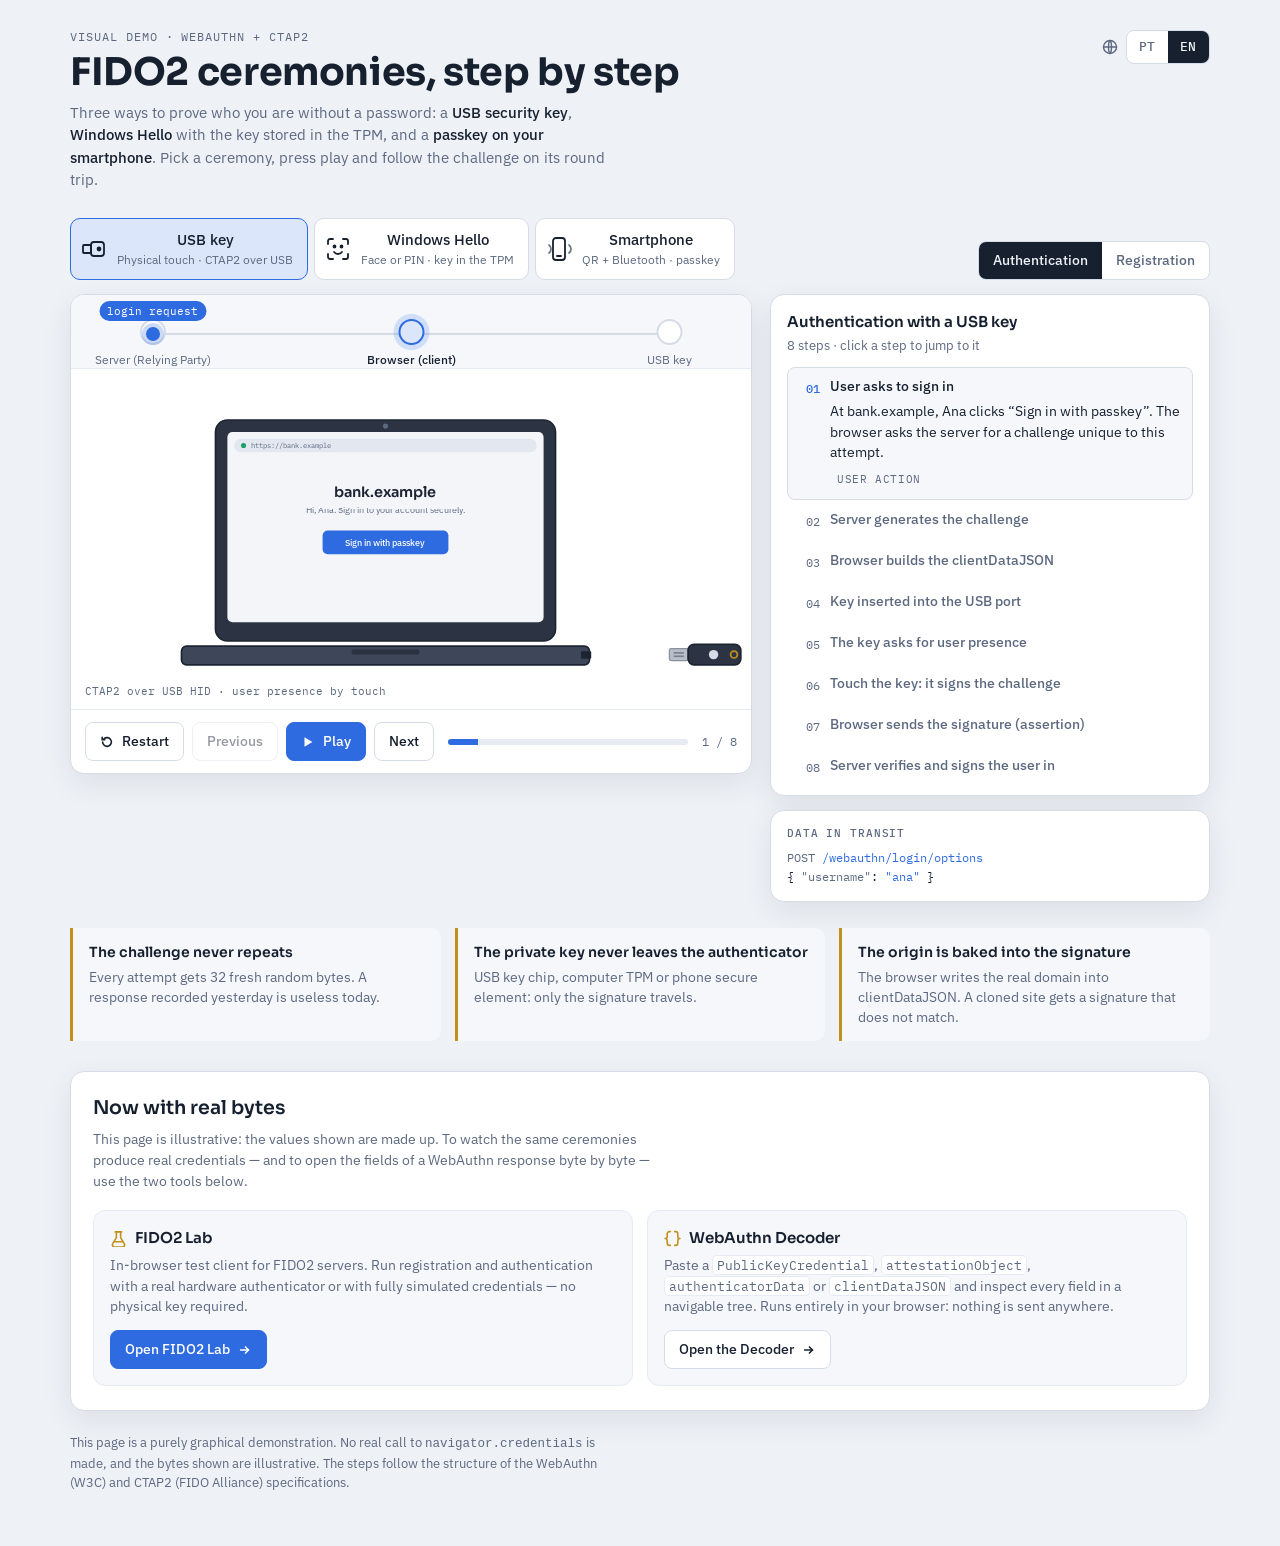
==== commit 351b56fb: "Merge branch 'jrogeriosilva/fix-finger-position'" ====
--- a/index.html
+++ b/index.html
@@ -36,10 +36,18 @@
 .wrap{max-width:1180px;margin:0 auto;padding:28px 20px 56px}
 
 /* header */
+header{display:flex;justify-content:space-between;align-items:flex-start;gap:16px;flex-wrap:wrap}
+header .head-text{flex:1 1 420px;min-width:0}
 .eyebrow{font-family:var(--font-mono);font-size:12px;letter-spacing:.08em;text-transform:uppercase;color:var(--muted);margin:0 0 6px}
 h1{font-family:var(--font-display);font-weight:700;font-size:clamp(26px,3.4vw,38px);line-height:1.1;margin:0 0 8px;text-wrap:balance;letter-spacing:-.01em}
 .lede{margin:0;max-width:62ch;color:var(--muted)}
 .lede strong{color:var(--ink);font-weight:500}
+
+/* language selector */
+.lang{display:inline-flex;align-items:center;gap:8px;flex:none;margin-top:2px}
+.lang .globe{width:16px;height:16px;color:var(--muted);flex:none}
+.lang .seg button{padding:6px 12px;font-size:13px;font-family:var(--font-mono);letter-spacing:.04em}
+.lang .seg button:focus-visible{outline:2px solid var(--flow);outline-offset:2px}
 
 /* selector */
 .selector{display:flex;flex-wrap:wrap;gap:12px;align-items:flex-end;justify-content:space-between;margin:26px 0 14px}
@@ -260,38 +268,47 @@
 
 <div class="wrap">
   <header>
-    <p class="eyebrow">Demonstração visual · WebAuthn + CTAP2</p>
-    <h1>Cerimônias FIDO2, passo a passo</h1>
-    <p class="lede">Três formas de provar quem você é sem senha: uma <strong>chave USB</strong>, o <strong>Windows Hello</strong> com a chave guardada no TPM, e uma <strong>passkey no smartphone</strong>. Escolha a cerimônia, aperte reproduzir e acompanhe o desafio ir e voltar.</p>
+    <div class="head-text">
+      <p class="eyebrow" data-i18n="eyebrow">Demonstração visual · WebAuthn + CTAP2</p>
+      <h1 data-i18n="h1">Cerimônias FIDO2, passo a passo</h1>
+      <p class="lede" data-i18n="lede">Três formas de provar quem você é sem senha: uma <strong>chave USB</strong>, o <strong>Windows Hello</strong> com a chave guardada no TPM, e uma <strong>passkey no smartphone</strong>. Escolha a cerimônia, aperte reproduzir e acompanhe o desafio ir e voltar.</p>
+    </div>
+    <div class="lang">
+      <svg class="globe" viewBox="0 0 16 16" fill="none" stroke="currentColor" stroke-width="1.4" stroke-linecap="round" aria-hidden="true"><circle cx="8" cy="8" r="6.5"/><path d="M1.5 8h13M8 1.5c2 2 2 11 0 13M8 1.5c-2 2-2 11 0 13"/></svg>
+      <div class="seg" role="group" aria-label="Idioma" data-i18n-aria="ariaLang">
+        <button data-lang="pt" aria-pressed="true" lang="pt-BR" title="Português">PT</button>
+        <button data-lang="en" aria-pressed="false" lang="en" title="English">EN</button>
+      </div>
+    </div>
   </header>
 
   <div class="selector">
-    <div class="tabs" role="tablist" aria-label="Autenticador">
+    <div class="tabs" role="tablist" aria-label="Autenticador" data-i18n-aria="ariaAuth">
       <button class="tab" role="tab" data-c="usb" aria-selected="true">
         <svg viewBox="0 0 26 26" fill="none" stroke="currentColor" stroke-width="1.8" stroke-linecap="round" stroke-linejoin="round"><rect x="2" y="9" width="8" height="8" rx="1"/><rect x="10" y="6" width="13" height="14" rx="3"/><circle cx="18" cy="13" r="1.5" fill="currentColor"/></svg>
-        <span>Chave USB<span class="tab-sub">Toque físico · CTAP2 sobre USB</span></span>
+        <span><span data-i18n="tabUsb">Chave USB</span><span class="tab-sub" data-i18n="tabUsbSub">Toque físico · CTAP2 sobre USB</span></span>
       </button>
       <button class="tab" role="tab" data-c="hello" aria-selected="false">
         <svg viewBox="0 0 26 26" fill="none" stroke="currentColor" stroke-width="1.8" stroke-linecap="round" stroke-linejoin="round"><path d="M3 8V5a2 2 0 0 1 2-2h3M18 3h3a2 2 0 0 1 2 2v3M23 18v3a2 2 0 0 1-2 2h-3M8 23H5a2 2 0 0 1-2-2v-3"/><circle cx="9.5" cy="10.5" r="1" fill="currentColor"/><circle cx="16.5" cy="10.5" r="1" fill="currentColor"/><path d="M9 16c1 1.3 2.4 2 4 2s3-.7 4-2"/></svg>
-        <span>Windows Hello<span class="tab-sub">Rosto ou PIN · chave no TPM</span></span>
+        <span><span data-i18n="tabHello">Windows Hello</span><span class="tab-sub" data-i18n="tabHelloSub">Rosto ou PIN · chave no TPM</span></span>
       </button>
       <button class="tab" role="tab" data-c="phone" aria-selected="false">
         <svg viewBox="0 0 26 26" fill="none" stroke="currentColor" stroke-width="1.8" stroke-linecap="round" stroke-linejoin="round"><rect x="7" y="2" width="12" height="22" rx="3"/><path d="M11 20h4"/><path d="M3 9a5 5 0 0 1 0 8M23 9a5 5 0 0 1 0 8" opacity=".6"/></svg>
-        <span>Smartphone<span class="tab-sub">QR + Bluetooth · passkey</span></span>
+        <span><span data-i18n="tabPhone">Smartphone</span><span class="tab-sub" data-i18n="tabPhoneSub">QR + Bluetooth · passkey</span></span>
       </button>
     </div>
-    <div class="seg" role="group" aria-label="Tipo de cerimônia">
-      <button data-m="login" aria-pressed="true">Autenticação</button>
-      <button data-m="register" aria-pressed="false">Registro</button>
+    <div class="seg" role="group" aria-label="Tipo de cerimônia" data-i18n-aria="ariaMode">
+      <button data-m="login" aria-pressed="true" data-i18n="modeLogin">Autenticação</button>
+      <button data-m="register" aria-pressed="false" data-i18n="modeRegister">Registro</button>
     </div>
   </div>
 
   <div class="main">
-    <section class="stage" aria-label="Palco da animação">
+    <section class="stage" aria-label="Palco da animação" data-i18n-aria="ariaStage">
       <div class="rail">
         <div class="track"></div>
-        <div class="node" style="left:12%" data-node="rp"><i></i><span>Servidor (Relying Party)</span></div>
-        <div class="node" style="left:50%" data-node="client"><i></i><span>Navegador (cliente)</span></div>
+        <div class="node" style="left:12%" data-node="rp"><i></i><span data-i18n="nodeRp">Servidor (Relying Party)</span></div>
+        <div class="node" style="left:50%" data-node="client"><i></i><span data-i18n="nodeClient">Navegador (cliente)</span></div>
         <div class="node" style="left:88%" data-node="auth"><i></i><span id="authName">Chave USB</span></div>
         <div class="pkt" id="pkt"><span class="pkt-label" id="pktLabel"></span></div>
       </div>
@@ -299,14 +316,14 @@
         <div class="note" id="sceneNote"></div>
       </div>
       <div class="controls">
-        <button class="btn" id="btnReset" title="Reiniciar">
-          <svg viewBox="0 0 16 16" fill="none" stroke="currentColor" stroke-width="1.8" stroke-linecap="round"><path d="M3 8a5 5 0 1 0 1.5-3.6"/><path d="M2.5 2.5v3h3"/></svg>Reiniciar
+        <button class="btn" id="btnReset" title="Reiniciar" data-i18n-title="reset">
+          <svg viewBox="0 0 16 16" fill="none" stroke="currentColor" stroke-width="1.8" stroke-linecap="round"><path d="M3 8a5 5 0 1 0 1.5-3.6"/><path d="M2.5 2.5v3h3"/></svg><span data-i18n="reset">Reiniciar</span>
         </button>
-        <button class="btn" id="btnPrev">Anterior</button>
+        <button class="btn" id="btnPrev" data-i18n="prev">Anterior</button>
         <button class="btn primary" id="btnPlay">
           <svg viewBox="0 0 16 16" fill="currentColor" id="playIcon"><path d="M4 2.5v11l9-5.5z"/></svg><span id="playLabel">Reproduzir</span>
         </button>
-        <button class="btn" id="btnNext">Próximo</button>
+        <button class="btn" id="btnNext" data-i18n="next">Próximo</button>
         <div class="progress"><i id="prog"></i></div>
         <span class="counter" id="counter">1 / 8</span>
       </div>
@@ -326,22 +343,22 @@
   </div>
 
   <div class="facts">
-    <div class="fact"><b>O desafio nunca se repete</b><p>Cada tentativa recebe 32 bytes aleatórios novos. Uma resposta gravada ontem não serve hoje.</p></div>
-    <div class="fact"><b>A chave privada não sai do autenticador</b><p>Chip da chave USB, TPM do computador ou elemento seguro do celular: só a assinatura viaja.</p></div>
-    <div class="fact"><b>A origem vai dentro da assinatura</b><p>O navegador grava o domínio real no clientDataJSON. Um site clonado recebe uma assinatura que não bate.</p></div>
+    <div class="fact"><b data-i18n="fact1t">O desafio nunca se repete</b><p data-i18n="fact1p">Cada tentativa recebe 32 bytes aleatórios novos. Uma resposta gravada ontem não serve hoje.</p></div>
+    <div class="fact"><b data-i18n="fact2t">A chave privada não sai do autenticador</b><p data-i18n="fact2p">Chip da chave USB, TPM do computador ou elemento seguro do celular: só a assinatura viaja.</p></div>
+    <div class="fact"><b data-i18n="fact3t">A origem vai dentro da assinatura</b><p data-i18n="fact3p">O navegador grava o domínio real no clientDataJSON. Um site clonado recebe uma assinatura que não bate.</p></div>
   </div>
   <section class="cta" aria-labelledby="ctaTitle">
-    <h2 id="ctaTitle">Agora com bytes de verdade</h2>
-    <p class="cta-lede">Esta página é ilustrativa: os valores mostrados são inventados. Para ver as mesmas cerimônias produzindo credenciais reais &mdash; e para abrir os campos de uma resposta WebAuthn byte a byte &mdash; use as duas ferramentas abaixo.</p>
+    <h2 id="ctaTitle" data-i18n="ctaTitle">Agora com bytes de verdade</h2>
+    <p class="cta-lede" data-i18n="ctaLede">Esta página é ilustrativa: os valores mostrados são inventados. Para ver as mesmas cerimônias produzindo credenciais reais &mdash; e para abrir os campos de uma resposta WebAuthn byte a byte &mdash; use as duas ferramentas abaixo.</p>
     <div class="cta-grid">
       <div class="cta-card">
         <h3>
           <svg class="cta-ico" viewBox="0 0 16 16" fill="none" stroke="currentColor" stroke-width="1.5" stroke-linecap="round" stroke-linejoin="round"><path d="M6 1.8v5.4L2.6 12.9A2 2 0 0 0 4.3 16h7.4a2 2 0 0 0 1.7-3.1L10 7.2V1.8"/><path d="M5 1.8h6"/><path d="M4.1 11h7.8"/></svg>
           FIDO2 Lab
         </h3>
-        <p>Cliente de testes no navegador para servidores FIDO2. Execute registro e autenticação com um autenticador de hardware real ou com credenciais totalmente simuladas &mdash; sem precisar de chave física.</p>
+        <p data-i18n="ctaLabP">Cliente de testes no navegador para servidores FIDO2. Execute registro e autenticação com um autenticador de hardware real ou com credenciais totalmente simuladas &mdash; sem precisar de chave física.</p>
         <a class="btn primary" href="https://jrogeriosilva.github.io/fido2-lab/">
-          Abrir o FIDO2 Lab
+          <span data-i18n="ctaLabBtn">Abrir o FIDO2 Lab</span>
           <svg viewBox="0 0 16 16" fill="none" stroke="currentColor" stroke-width="1.8" stroke-linecap="round" stroke-linejoin="round"><path d="M3 8h9"/><path d="M8.5 4.5 12 8l-3.5 3.5"/></svg>
         </a>
       </div>
@@ -350,124 +367,392 @@
           <svg class="cta-ico" viewBox="0 0 16 16" fill="none" stroke="currentColor" stroke-width="1.5" stroke-linecap="round" stroke-linejoin="round"><path d="M6 1.5H5a2 2 0 0 0-2 2V6a2 2 0 0 1-2 2 2 2 0 0 1 2 2v2.5a2 2 0 0 0 2 2h1"/><path d="M10 1.5h1a2 2 0 0 1 2 2V6a2 2 0 0 0 2 2 2 2 0 0 0-2 2v2.5a2 2 0 0 1-2 2h-1"/></svg>
           WebAuthn Decoder
         </h3>
-        <p>Cole um <code>PublicKeyCredential</code>, <code>attestationObject</code>, <code>authenticatorData</code> ou <code>clientDataJSON</code> e inspecione cada campo em uma árvore navegável. Roda inteiramente no seu navegador: nada é enviado para fora.</p>
+        <p data-i18n="ctaDecP">Cole um <code>PublicKeyCredential</code>, <code>attestationObject</code>, <code>authenticatorData</code> ou <code>clientDataJSON</code> e inspecione cada campo em uma árvore navegável. Roda inteiramente no seu navegador: nada é enviado para fora.</p>
         <a class="btn" href="https://jrogeriosilva.github.io/webauthn-decoder/">
-          Abrir o Decoder
+          <span data-i18n="ctaDecBtn">Abrir o Decoder</span>
           <svg viewBox="0 0 16 16" fill="none" stroke="currentColor" stroke-width="1.8" stroke-linecap="round" stroke-linejoin="round"><path d="M3 8h9"/><path d="M8.5 4.5 12 8l-3.5 3.5"/></svg>
         </a>
       </div>
     </div>
   </section>
 
-  <p class="disclaimer">Esta página é uma demonstração puramente gráfica. Nenhuma chamada real a <code>navigator.credentials</code> é feita, e os bytes exibidos são ilustrativos. Os passos seguem a estrutura das especificações WebAuthn (W3C) e CTAP2 (FIDO Alliance).</p>
+  <p class="disclaimer" data-i18n="disclaimer">Esta página é uma demonstração puramente gráfica. Nenhuma chamada real a <code>navigator.credentials</code> é feita, e os bytes exibidos são ilustrativos. Os passos seguem a estrutura das especificações WebAuthn (W3C) e CTAP2 (FIDO Alliance).</p>
 </div>
 
 <script>
 (function(){
 'use strict';
 const $=s=>document.querySelector(s);
+
+/* ================= i18n ================= */
+const I18N = {
+  pt: {
+    htmlLang:'pt-BR', title:'Cerimônias FIDO2',
+    metaDesc:'Demonstração interativa das cerimônias de registro e autenticação FIDO2/WebAuthn.',
+    eyebrow:'Demonstração visual · WebAuthn + CTAP2',
+    h1:'Cerimônias FIDO2, passo a passo',
+    lede:'Três formas de provar quem você é sem senha: uma <strong>chave USB</strong>, o <strong>Windows Hello</strong> com a chave guardada no TPM, e uma <strong>passkey no smartphone</strong>. Escolha a cerimônia, aperte reproduzir e acompanhe o desafio ir e voltar.',
+    ariaLang:'Idioma', ariaAuth:'Autenticador', ariaMode:'Tipo de cerimônia', ariaStage:'Palco da animação',
+    tabUsb:'Chave USB', tabUsbSub:'Toque físico · CTAP2 sobre USB',
+    tabHello:'Windows Hello', tabHelloSub:'Rosto ou PIN · chave no TPM',
+    tabPhone:'Smartphone', tabPhoneSub:'QR + Bluetooth · passkey',
+    modeLogin:'Autenticação', modeRegister:'Registro',
+    nodeRp:'Servidor (Relying Party)', nodeClient:'Navegador (cliente)',
+    reset:'Reiniciar', prev:'Anterior', play:'Reproduzir', pause:'Pausar', next:'Próximo',
+    stepsTitle:(mode,name)=>(mode==='login'?'Autenticação com ':'Registro com ')+name,
+    stepsSub:n=>n+' passos · clique em um passo para ir até ele',
+    dataTransit:'Dados em trânsito', dataRp:'No servidor', dataAuth:'No autenticador',
+    tags:{user:'ação do usuário', rp:'servidor', client:'navegador', auth:'autenticador'},
+    fact1t:'O desafio nunca se repete', fact1p:'Cada tentativa recebe 32 bytes aleatórios novos. Uma resposta gravada ontem não serve hoje.',
+    fact2t:'A chave privada não sai do autenticador', fact2p:'Chip da chave USB, TPM do computador ou elemento seguro do celular: só a assinatura viaja.',
+    fact3t:'A origem vai dentro da assinatura', fact3p:'O navegador grava o domínio real no clientDataJSON. Um site clonado recebe uma assinatura que não bate.',
+    ctaTitle:'Agora com bytes de verdade',
+    ctaLede:'Esta página é ilustrativa: os valores mostrados são inventados. Para ver as mesmas cerimônias produzindo credenciais reais &mdash; e para abrir os campos de uma resposta WebAuthn byte a byte &mdash; use as duas ferramentas abaixo.',
+    ctaLabP:'Cliente de testes no navegador para servidores FIDO2. Execute registro e autenticação com um autenticador de hardware real ou com credenciais totalmente simuladas &mdash; sem precisar de chave física.',
+    ctaLabBtn:'Abrir o FIDO2 Lab',
+    ctaDecP:'Cole um <code>PublicKeyCredential</code>, <code>attestationObject</code>, <code>authenticatorData</code> ou <code>clientDataJSON</code> e inspecione cada campo em uma árvore navegável. Roda inteiramente no seu navegador: nada é enviado para fora.',
+    ctaDecBtn:'Abrir o Decoder',
+    disclaimer:'Esta página é uma demonstração puramente gráfica. Nenhuma chamada real a <code>navigator.credentials</code> é feita, e os bytes exibidos são ilustrativos. Os passos seguem a estrutura das especificações WebAuthn (W3C) e CTAP2 (FIDO Alliance).',
+    /* scene */
+    domain:'banco.exemplo', rpHashNote:'SHA-256 de "banco.exemplo"',
+    scrHello:'Olá, Ana. Acesse sua conta com segurança.',
+    loginBtn:'Entrar com passkey', registerBtn:'Cadastrar passkey',
+    loadingMsg:'Aguardando o servidor',
+    okLogin:'Autenticado', okRegister:'Passkey cadastrada', okSub:'Bem-vinda de volta, Ana',
+    keySigned:'assinado', keyCreated:'chave criada', tpmLbl:'chave privada: nunca sai do TPM 2.0', tunnelLbl:'túnel cifrado',
+    keyHint:'toque na chave', tapConfirmed:'presença confirmada · UP=1',
+    qrTitle:'Use seu telefone', qrHint:'Aponte a câmera do celular para o código', bleLbl:'BLE: mesmo ambiente',
+    phCode:'Código detectado', phLoginAs:'Entrar como ana?', phTouch:'Toque no sensor', phContinue:'Continuar', phSigned:'Assinado', phSignedSub:'a chave não saiu do celular',
+    ariaUsb:'Chave USB sendo inserida em um notebook', ariaHello:'Windows Hello reconhecendo um rosto com a chave no TPM', ariaPhone:'Smartphone lendo o QR code de um notebook',
+    /* ceremonies */
+    usb:{name:'chave USB', auth:'Chave USB', dlg:'Chave de segurança', note:'CTAP2 sobre USB HID · presença do usuário por toque'},
+    hello:{name:'Windows Hello', auth:'Windows Hello · TPM', dlg:'Windows Hello', note:'Autenticador de plataforma · verificação biométrica local'},
+    phone:{name:'smartphone', auth:'Smartphone', dlg:'Usar um telefone', note:'Transporte híbrido · QR + Bluetooth LE + túnel cifrado'},
+    /* shared steps */
+    request:{
+      tLogin:'Usuário pede para entrar', tReg:'Usuário pede para cadastrar uma passkey',
+      dLogin:'Em banco.exemplo, Ana clica em “Entrar com passkey”. O navegador pede ao servidor um desafio exclusivo para esta tentativa.',
+      dReg:'Já autenticada, Ana escolhe “Cadastrar passkey” nas configurações da conta. O navegador pede ao servidor as opções de criação.',
+      pktLogin:'pedido de login', pktReg:'pedido de registro'
+    },
+    challenge:{
+      t:'Servidor gera o desafio',
+      d:'O servidor sorteia 32 bytes aleatórios (o challenge), guarda-os para esta sessão e devolve junto com o rpId, o domínio dono da conta. ',
+      dLogin:'Também lista quais credenciais aceita.', dReg:'Também informa quais algoritmos de assinatura aceita.'
+    },
+    clientData:{
+      t:'Navegador monta o clientDataJSON',
+      d:m=>'O site chama navigator.credentials.'+(m==='login'?'get':'create')+'(). O navegador registra o tipo da operação, o challenge e a origin real da página. Como esse registro entra na assinatura, um site falso não consegue reaproveitar o desafio.'
+    },
+    send:{
+      tLogin:'Navegador envia a assinatura (assertion)', tReg:'Navegador envia o attestationObject',
+      dLogin:'A chave privada não saiu do autenticador. O navegador repassa ao servidor apenas o credentialId, o authenticatorData, o clientDataJSON e a assinatura.',
+      dReg:'O navegador repassa ao servidor o attestationObject (chave pública, credentialId e dados de atestação) junto com o clientDataJSON.'
+    },
+    verify:{
+      tLogin:'Servidor verifica e autentica', tReg:'Servidor guarda a chave pública',
+      dLogin:'Com a chave pública guardada no registro, o servidor confere a assinatura, o hash do rpId, a origin, o tipo e se o contador aumentou. Tudo certo: a sessão é criada.',
+      dReg:'O servidor confere o challenge e a origin, opcionalmente valida o certificado de atestação do fabricante e associa credentialId + chave pública à conta de Ana. A partir daqui essa credencial pode autenticar.',
+      expected:'esperado', dataWord:'dados', attest:'atestação', saved:'salvo'
+    },
+    words:{newPair:'novo par', staysChip:'fica no chip', sending:'Enviando resposta…'},
+    usbSteps:{
+      dlgInsert:'Insira sua chave de segurança', dlgTouch:'Toque na chave quando ela piscar', dlgVerifying:'Verificando…',
+      s4t:'Chave inserida na porta USB',
+      s4d:m=>'Ana conecta a chave. O navegador conversa com ela pelo protocolo CTAP2 sobre USB HID, sem driver especial, e envia o comando '+(m==='login'?'authenticatorGetAssertion.':'authenticatorMakeCredential.'),
+      s5t:'A chave pede presença do usuário',
+      s5d:'O LED pisca. A chave só assina depois de um toque físico: é a prova de que há uma pessoa presente, e não um programa remoto tentando usar a chave às escondidas.',
+      s5status:'aguardando presença do usuário (UP)', s5led:'piscando',
+      s6tLogin:'Toque na chave: ela assina o desafio', s6tReg:'Toque na chave: ela cria um novo par de chaves',
+      s6dLogin:'O dedo encosta no sensor. A chave localiza a chave privada ligada ao rpId e ao credentialId e assina authenticatorData ‖ SHA-256(clientDataJSON) com ela.',
+      s6dReg:'O dedo encosta no sensor. A chave gera um par ES256 exclusivo para banco.exemplo: a privada fica gravada no chip seguro, a pública sai dentro de um attestationObject com um credentialId novo.'
+    },
+    helloSteps:{
+      s4t:'Windows assume a operação',
+      s4d:'O navegador entrega a operação ao autenticador de plataforma. O Windows abre a janela do Windows Hello: a credencial mora no TPM deste computador e não em um acessório.',
+      dlgIdentity:'Verificando sua identidade',
+      authenticator:'autenticador', platform:'plataforma (Windows Hello)', transport:'transporte', required:'obrigatória',
+      s5t:'A câmera infravermelha procura o rosto',
+      s5d:'A câmera IR projeta luz invisível e lê o relevo do rosto, então uma foto não engana o sensor. Impressão digital ou PIN funcionam do mesmo jeito: tudo é conferido só neste aparelho.',
+      dlgLooking:'Olhando para você…',
+      sensor:'sensor', sensorVal:'câmera IR + RGB', faceModel:'modelo facial', onlyPc:'só existe neste PC', sentToSite:'enviado ao site', nothing:'nada',
+      s6t:'Rosto reconhecido: TPM libera a chave',
+      s6d:'A comparação acontece localmente; o rosto nunca viaja. Com a verificação feita (UV=1), o Windows autoriza o TPM a usar a chave privada, que foi gerada lá dentro e não pode ser lida nem exportada.',
+      dlgRecognized:'Reconhecido', unlocked:'chave desbloqueada para uso',
+      s7tLogin:'TPM assina o desafio', s7tReg:'TPM cria o par de chaves',
+      s7dLogin:'Dentro do TPM, a chave privada assina authenticatorData ‖ SHA-256(clientDataJSON). Só a assinatura sai do chip.',
+      s7dReg:'O TPM gera um par ES256 novo. A chave privada nasce e fica dentro do chip; a pública sai com um credentialId e a atestação do TPM.',
+      dlgSigning:'Assinando…', genTpm:'gerado no TPM', chipAttest:'atestação do chip'
+    },
+    phoneSteps:{
+      s4t:'Navegador exibe um código QR',
+      s4d:'Não há passkey neste computador, então o navegador oferece “usar um telefone”. O QR carrega uma URL FIDO:/ com uma chave de sessão temporária e o endereço de um serviço de túnel.',
+      contains:'contém', containsVal:'chave pública efêmera,\n         segredo do QR, id do túnel', validity:'validade', thisSession:'esta sessão',
+      s5t:'Ana aponta a câmera do celular',
+      s5d:'O celular lê o QR e descobre como falar com este navegador em particular. Nada foi enviado ainda: só um convite.',
+      read:'lido', phone:'celular', derived:'derivou a chave da sessão',
+      s6t:'Prova de proximidade por Bluetooth',
+      s6d:'O celular anuncia por BLE um segredo derivado do QR. O computador precisa ouvir esse anúncio, o que prova que os dois estão no mesmo lugar. Os dados em si passam por um túnel na internet, cifrado de ponta a ponta.',
+      dlgConnecting:'Conectando ao seu telefone…',
+      bleHeard:'segredo(QR) ✔ ouvido pelo PC', tunnel:'túnel', cipher:'cifra', cipherVal:'Noise, ponta a ponta', toPhone:'→ celular',
+      s7t:'Celular pede a digital',
+      s7d:'O celular mostra para qual site é a operação e pede a impressão digital, o rosto ou o código de bloqueio. A verificação é local e nunca sai do aparelho.',
+      dlgContinue:'Continue no seu telefone', account:'conta', fpSensor:'sensor de digital',
+      s8tLogin:'Passkey assina no celular', s8tReg:'Celular cria a passkey',
+      s8dLogin:'A chave privada está no elemento seguro do celular (ou sincronizada no cofre da conta, sempre cifrada). O celular assina authenticatorData ‖ SHA-256(clientDataJSON); a chave não sai do aparelho.',
+      s8dReg:'O celular gera um par ES256 novo e guarda a privada no elemento seguro, podendo sincronizá-la cifrada com o cofre da conta. A pública sai com um credentialId.',
+      synced:'(passkey sincronizada)', backup:'backup', syncable:'(sincronizável)',
+      s9t:'A resposta volta pelo túnel',
+      s9d:'A resposta assinada percorre o mesmo túnel cifrado até o navegador, que a entrega ao site como se tivesse vindo de um autenticador local.',
+      dlgReceived:'Resposta recebida', toBrowser:'→ navegador', content:'conteúdo'
+    }
+  },
+
+  en: {
+    htmlLang:'en', title:'FIDO2 Ceremonies',
+    metaDesc:'Interactive demonstration of the FIDO2/WebAuthn registration and authentication ceremonies.',
+    eyebrow:'Visual demo · WebAuthn + CTAP2',
+    h1:'FIDO2 ceremonies, step by step',
+    lede:'Three ways to prove who you are without a password: a <strong>USB security key</strong>, <strong>Windows Hello</strong> with the key stored in the TPM, and a <strong>passkey on your smartphone</strong>. Pick a ceremony, press play and follow the challenge on its round trip.',
+    ariaLang:'Language', ariaAuth:'Authenticator', ariaMode:'Ceremony type', ariaStage:'Animation stage',
+    tabUsb:'USB key', tabUsbSub:'Physical touch · CTAP2 over USB',
+    tabHello:'Windows Hello', tabHelloSub:'Face or PIN · key in the TPM',
+    tabPhone:'Smartphone', tabPhoneSub:'QR + Bluetooth · passkey',
+    modeLogin:'Authentication', modeRegister:'Registration',
+    nodeRp:'Server (Relying Party)', nodeClient:'Browser (client)',
+    reset:'Restart', prev:'Previous', play:'Play', pause:'Pause', next:'Next',
+    stepsTitle:(mode,name)=>(mode==='login'?'Authentication with ':'Registration with ')+name,
+    stepsSub:n=>n+' steps · click a step to jump to it',
+    dataTransit:'Data in transit', dataRp:'On the server', dataAuth:'On the authenticator',
+    tags:{user:'user action', rp:'server', client:'browser', auth:'authenticator'},
+    fact1t:'The challenge never repeats', fact1p:'Every attempt gets 32 fresh random bytes. A response recorded yesterday is useless today.',
+    fact2t:'The private key never leaves the authenticator', fact2p:'USB key chip, computer TPM or phone secure element: only the signature travels.',
+    fact3t:'The origin is baked into the signature', fact3p:'The browser writes the real domain into clientDataJSON. A cloned site gets a signature that does not match.',
+    ctaTitle:'Now with real bytes',
+    ctaLede:'This page is illustrative: the values shown are made up. To watch the same ceremonies produce real credentials &mdash; and to open the fields of a WebAuthn response byte by byte &mdash; use the two tools below.',
+    ctaLabP:'In-browser test client for FIDO2 servers. Run registration and authentication with a real hardware authenticator or with fully simulated credentials &mdash; no physical key required.',
+    ctaLabBtn:'Open FIDO2 Lab',
+    ctaDecP:'Paste a <code>PublicKeyCredential</code>, <code>attestationObject</code>, <code>authenticatorData</code> or <code>clientDataJSON</code> and inspect every field in a navigable tree. Runs entirely in your browser: nothing is sent anywhere.',
+    ctaDecBtn:'Open the Decoder',
+    disclaimer:'This page is a purely graphical demonstration. No real call to <code>navigator.credentials</code> is made, and the bytes shown are illustrative. The steps follow the structure of the WebAuthn (W3C) and CTAP2 (FIDO Alliance) specifications.',
+    /* scene */
+    domain:'bank.example', rpHashNote:'SHA-256 of "bank.example"',
+    scrHello:'Hi, Ana. Sign in to your account securely.',
+    loginBtn:'Sign in with passkey', registerBtn:'Create passkey',
+    loadingMsg:'Waiting for the server',
+    okLogin:'Signed in', okRegister:'Passkey created', okSub:'Welcome back, Ana',
+    keySigned:'signed', keyCreated:'key created', tpmLbl:'private key: never leaves the TPM 2.0', tunnelLbl:'encrypted tunnel',
+    keyHint:'touch the key', tapConfirmed:'presence confirmed · UP=1',
+    qrTitle:'Use your phone', qrHint:'Point your phone camera at the code', bleLbl:'BLE: same room',
+    phCode:'Code detected', phLoginAs:'Sign in as ana?', phTouch:'Touch the sensor', phContinue:'Continue', phSigned:'Signed', phSignedSub:'the key never left the phone',
+    ariaUsb:'USB key being inserted into a laptop', ariaHello:'Windows Hello recognizing a face with the key in the TPM', ariaPhone:'Smartphone scanning the QR code on a laptop',
+    /* ceremonies */
+    usb:{name:'a USB key', auth:'USB key', dlg:'Security key', note:'CTAP2 over USB HID · user presence by touch'},
+    hello:{name:'Windows Hello', auth:'Windows Hello · TPM', dlg:'Windows Hello', note:'Platform authenticator · local biometric verification'},
+    phone:{name:'a smartphone', auth:'Smartphone', dlg:'Use a phone', note:'Hybrid transport · QR + Bluetooth LE + encrypted tunnel'},
+    /* shared steps */
+    request:{
+      tLogin:'User asks to sign in', tReg:'User asks to create a passkey',
+      dLogin:'At bank.example, Ana clicks “Sign in with passkey”. The browser asks the server for a challenge unique to this attempt.',
+      dReg:'Already signed in, Ana picks “Create passkey” in the account settings. The browser asks the server for the creation options.',
+      pktLogin:'login request', pktReg:'registration request'
+    },
+    challenge:{
+      t:'Server generates the challenge',
+      d:'The server draws 32 random bytes (the challenge), stores them for this session and returns them along with the rpId, the domain that owns the account. ',
+      dLogin:'It also lists which credentials it accepts.', dReg:'It also states which signature algorithms it accepts.'
+    },
+    clientData:{
+      t:'Browser builds the clientDataJSON',
+      d:m=>'The site calls navigator.credentials.'+(m==='login'?'get':'create')+'(). The browser records the operation type, the challenge and the real origin of the page. Because this record goes into the signature, a fake site cannot reuse the challenge.'
+    },
+    send:{
+      tLogin:'Browser sends the signature (assertion)', tReg:'Browser sends the attestationObject',
+      dLogin:'The private key never left the authenticator. The browser forwards to the server only the credentialId, the authenticatorData, the clientDataJSON and the signature.',
+      dReg:'The browser forwards to the server the attestationObject (public key, credentialId and attestation data) together with the clientDataJSON.'
+    },
+    verify:{
+      tLogin:'Server verifies and signs the user in', tReg:'Server stores the public key',
+      dLogin:'Using the public key stored at registration, the server checks the signature, the rpId hash, the origin, the type and that the counter increased. All good: the session is created.',
+      dReg:'The server checks the challenge and the origin, optionally validates the manufacturer attestation certificate and links credentialId + public key to Ana’s account. From now on this credential can authenticate.',
+      expected:'expected', dataWord:'data', attest:'attestation', saved:'saved'
+    },
+    words:{newPair:'new pair', staysChip:'stays in the chip', sending:'Sending response…'},
+    usbSteps:{
+      dlgInsert:'Insert your security key', dlgTouch:'Touch the key when it blinks', dlgVerifying:'Verifying…',
+      s4t:'Key inserted into the USB port',
+      s4d:m=>'Ana plugs in the key. The browser talks to it over CTAP2 on USB HID, with no special driver, and sends the '+(m==='login'?'authenticatorGetAssertion command.':'authenticatorMakeCredential command.'),
+      s5t:'The key asks for user presence',
+      s5d:'The LED blinks. The key only signs after a physical touch: proof that a person is present, not a remote program trying to use the key behind their back.',
+      s5status:'waiting for user presence (UP)', s5led:'blinking',
+      s6tLogin:'Touch the key: it signs the challenge', s6tReg:'Touch the key: it creates a new key pair',
+      s6dLogin:'The finger touches the sensor. The key looks up the private key tied to the rpId and credentialId and signs authenticatorData ‖ SHA-256(clientDataJSON) with it.',
+      s6dReg:'The finger touches the sensor. The key generates an ES256 pair exclusive to bank.example: the private key stays in the secure chip, the public key leaves inside an attestationObject with a new credentialId.'
+    },
+    helloSteps:{
+      s4t:'Windows takes over the operation',
+      s4d:'The browser hands the operation to the platform authenticator. Windows opens the Windows Hello window: the credential lives in this computer’s TPM, not in an accessory.',
+      dlgIdentity:'Verifying your identity',
+      authenticator:'authenticator', platform:'platform (Windows Hello)', transport:'transport', required:'required',
+      s5t:'The infrared camera looks for the face',
+      s5d:'The IR camera projects invisible light and reads the relief of the face, so a photo does not fool the sensor. Fingerprint or PIN work the same way: everything is checked only on this device.',
+      dlgLooking:'Looking for you…',
+      sensor:'sensor', sensorVal:'IR + RGB camera', faceModel:'face model', onlyPc:'exists only on this PC', sentToSite:'sent to the site', nothing:'nothing',
+      s6t:'Face recognized: TPM releases the key',
+      s6d:'The comparison happens locally; the face never travels. With verification done (UV=1), Windows authorizes the TPM to use the private key, which was generated inside it and cannot be read or exported.',
+      dlgRecognized:'Recognized', unlocked:'key unlocked for use',
+      s7tLogin:'TPM signs the challenge', s7tReg:'TPM creates the key pair',
+      s7dLogin:'Inside the TPM, the private key signs authenticatorData ‖ SHA-256(clientDataJSON). Only the signature leaves the chip.',
+      s7dReg:'The TPM generates a new ES256 pair. The private key is born and stays inside the chip; the public key leaves with a credentialId and the TPM attestation.',
+      dlgSigning:'Signing…', genTpm:'generated in the TPM', chipAttest:'chip attestation'
+    },
+    phoneSteps:{
+      s4t:'Browser shows a QR code',
+      s4d:'There is no passkey on this computer, so the browser offers “use a phone”. The QR carries a FIDO:/ URL with a temporary session key and the address of a tunnel service.',
+      contains:'contains', containsVal:'ephemeral public key,\n         QR secret, tunnel id', validity:'valid for', thisSession:'this session',
+      s5t:'Ana points the phone camera',
+      s5d:'The phone reads the QR and learns how to talk to this particular browser. Nothing has been sent yet: just an invitation.',
+      read:'read', phone:'phone', derived:'derived the session key',
+      s6t:'Proximity proof over Bluetooth',
+      s6d:'The phone advertises over BLE a secret derived from the QR. The computer must hear that advertisement, which proves both are in the same place. The data itself goes through a tunnel on the internet, encrypted end to end.',
+      dlgConnecting:'Connecting to your phone…',
+      bleHeard:'secret(QR) ✔ heard by the PC', tunnel:'tunnel', cipher:'cipher', cipherVal:'Noise, end to end', toPhone:'→ phone',
+      s7t:'Phone asks for the fingerprint',
+      s7d:'The phone shows which site the operation is for and asks for a fingerprint, face or lock code. Verification is local and never leaves the device.',
+      dlgContinue:'Continue on your phone', account:'account', fpSensor:'fingerprint sensor',
+      s8tLogin:'Passkey signs on the phone', s8tReg:'Phone creates the passkey',
+      s8dLogin:'The private key is in the phone’s secure element (or synced to the account vault, always encrypted). The phone signs authenticatorData ‖ SHA-256(clientDataJSON); the key does not leave the device.',
+      s8dReg:'The phone generates a new ES256 pair and keeps the private key in the secure element, optionally syncing it encrypted to the account vault. The public key leaves with a credentialId.',
+      synced:'(synced passkey)', backup:'backup', syncable:'(syncable)',
+      s9t:'The response comes back through the tunnel',
+      s9d:'The signed response travels the same encrypted tunnel back to the browser, which hands it to the site as if it had come from a local authenticator.',
+      dlgReceived:'Response received', toBrowser:'→ browser', content:'content'
+    }
+  }
+};
+
+let lang = detectLang();
+let T = I18N[lang];
+
+function detectLang(){
+  try{ const s=localStorage.getItem('fido2demo.lang'); if(s && I18N[s]) return s; }catch(e){}
+  const nav=(navigator.language||'').toLowerCase();
+  return nav.startsWith('pt') ? 'pt' : 'en';
+}
+function applyStatic(){
+  document.documentElement.lang=T.htmlLang;
+  document.title=T.title;
+  const meta=document.querySelector('meta[name="description"]'); if(meta) meta.setAttribute('content',T.metaDesc);
+  document.querySelectorAll('[data-i18n]').forEach(el=>{ el.innerHTML=T[el.dataset.i18n]; });
+  document.querySelectorAll('[data-i18n-aria]').forEach(el=>{ el.setAttribute('aria-label',T[el.dataset.i18nAria]); });
+  document.querySelectorAll('[data-i18n-title]').forEach(el=>{ el.setAttribute('title',T[el.dataset.i18nTitle]); });
+  document.querySelectorAll('.lang button').forEach(b=>b.setAttribute('aria-pressed', b.dataset.lang===lang));
+}
+function setLang(l){
+  if(!I18N[l] || l===lang) return;
+  lang=l; T=I18N[l];
+  try{ localStorage.setItem('fido2demo.lang', l); }catch(e){}
+  applyStatic();
+  build(idx);
+}
 
 /* ---------- illustrative data ---------- */
 const HEX = {
   challenge:'7f3a 91c2 0be4 5d76 a8f0 13c9 4e2b 6d81\n          c517 fa60 2e9d 4b3c 08d2 77a1 e5f4 9b06',
   chB64:'fzqRwgvkXXao8BPJTitugcUX-mAunUs8CNJ3oeX0mwY',
   credId:'a1b2 c3d4 e5f6 0718 2930 4a5b 6c7d 8e9f',
-  rpHash:'8c1f 4e7a 9d02 b6c3 …  (SHA-256 de "banco.exemplo")',
   sig:'3045 0221 00e7 4c19 8fa2 … 0220 5a1c 9b30 dd47 …',
   pub:'{ 1: 2 (EC2), 3: -7 (ES256),\n  -2: x = 65a3 9f0c …, -3: y = d2e8 1b44 … }'
 };
+const rpHash=()=>'8c1f 4e7a 9d02 b6c3 …  ('+T.rpHashNote+')';
 const k=s=>`<span class="k">${s}</span>`, v=s=>`<span class="v">${s}</span>`, ok=s=>`<span class="ok">${s}</span>`, acc=s=>`<span class="acc">${s}</span>`;
 
 /* ---------- shared steps ---------- */
 function stepRequest(mode){
+  const S=T.request, L=mode==='login';
   return {
     who:'client', tag:'user',
-    t: mode==='login' ? 'Usuário pede para entrar' : 'Usuário pede para cadastrar uma passkey',
-    d: mode==='login'
-      ? 'Em banco.exemplo, Ana clica em “Entrar com passkey”. O navegador pede ao servidor um desafio exclusivo para esta tentativa.'
-      : 'Já autenticada, Ana escolhe “Cadastrar passkey” nas configurações da conta. O navegador pede ao servidor as opções de criação.',
-    pkt:{from:'client',to:'rp',label: mode==='login' ? 'pedido de login' : 'pedido de registro'},
+    t: L ? S.tLogin : S.tReg,
+    d: L ? S.dLogin : S.dReg,
+    pkt:{from:'client',to:'rp',label: L ? S.pktLogin : S.pktReg},
     st:'idle', screen:{type:'login'},
-    data: `${k('POST')} ${v(mode==='login'?'/webauthn/login/options':'/webauthn/register/options')}\n{ ${k('"username"')}: ${v('"ana"')} }`
+    data: `${k('POST')} ${v(L?'/webauthn/login/options':'/webauthn/register/options')}\n{ ${k('"username"')}: ${v('"ana"')} }`
   };
 }
 function stepChallenge(mode){
-  const extra = mode==='login'
+  const S=T.challenge, L=mode==='login';
+  const extra = L
     ? `${k('allowCredentials')}: [ ${v(HEX.credId)} ]\n${k('userVerification')}: ${v('"preferred"')}`
     : `${k('user')}: { id: ${v('e9 2f …')}, name: ${v('"ana"')} }\n${k('pubKeyCredParams')}: [ ${v('ES256 (-7)')}, ${v('RS256 (-257)')} ]`;
   return {
     who:'rp', tag:'rp',
-    t:'Servidor gera o desafio',
-    d:'O servidor sorteia 32 bytes aleatórios (o challenge), guarda-os para esta sessão e devolve junto com o rpId, o domínio dono da conta. ' + (mode==='login' ? 'Também lista quais credenciais aceita.' : 'Também informa quais algoritmos de assinatura aceita.'),
+    t:S.t,
+    d:S.d + (L ? S.dLogin : S.dReg),
     pkt:{from:'rp',to:'client',label:'challenge + rpId'},
     st:'idle', screen:{type:'loading'},
-    data:`${k('challenge')}: ${acc(HEX.challenge)}\n${k('rpId')}: ${v('"banco.exemplo"')}\n${extra}`
+    data:`${k('challenge')}: ${acc(HEX.challenge)}\n${k('rpId')}: ${v('"'+T.domain+'"')}\n${extra}`
   };
 }
 function stepClientData(mode, screen){
+  const S=T.clientData, L=mode==='login';
   return {
     who:'client', tag:'client',
-    t:'Navegador monta o clientDataJSON',
-    d:`O site chama navigator.credentials.${mode==='login'?'get':'create'}(). O navegador registra o tipo da operação, o challenge e a origin real da página. Como esse registro entra na assinatura, um site falso não consegue reaproveitar o desafio.`,
+    t:S.t,
+    d:S.d(mode),
     pkt:null, st:'idle', screen,
-    data:`${k('clientDataJSON')} = {\n  ${k('"type"')}: ${v(mode==='login'?'"webauthn.get"':'"webauthn.create"')},\n  ${k('"challenge"')}: ${acc('"'+HEX.chB64+'"')},\n  ${k('"origin"')}: ${v('"https://banco.exemplo"')}\n}`
+    data:`${k('clientDataJSON')} = {\n  ${k('"type"')}: ${v(L?'"webauthn.get"':'"webauthn.create"')},\n  ${k('"challenge"')}: ${acc('"'+HEX.chB64+'"')},\n  ${k('"origin"')}: ${v('"https://'+T.domain+'"')}\n}`
   };
 }
 function stepSend(mode, st, screen, from){
+  const S=T.send, L=mode==='login';
   return {
     who:'client', tag:'client',
-    t: mode==='login' ? 'Navegador envia a assinatura (assertion)' : 'Navegador envia o attestationObject',
-    d: mode==='login'
-      ? 'A chave privada não saiu do autenticador. O navegador repassa ao servidor apenas o credentialId, o authenticatorData, o clientDataJSON e a assinatura.'
-      : 'O navegador repassa ao servidor o attestationObject (chave pública, credentialId e dados de atestação) junto com o clientDataJSON.',
-    pkt:{from: from||'client', to:'rp', label: mode==='login' ? 'assertion' : 'attestation'},
+    t: L ? S.tLogin : S.tReg,
+    d: L ? S.dLogin : S.dReg,
+    pkt:{from: from||'client', to:'rp', label: L ? 'assertion' : 'attestation'},
     st, screen,
-    data: mode==='login'
+    data: L
       ? `${k('POST')} ${v('/webauthn/login/verify')}\n${k('credentialId')}: ${v(HEX.credId)}\n${k('authenticatorData')}: rpIdHash ‖ flags ‖ counter\n${k('clientDataJSON')}: …\n${k('signature')}: ${acc(HEX.sig)}`
       : `${k('POST')} ${v('/webauthn/register/verify')}\n${k('credentialId')}: ${v(HEX.credId)}\n${k('attestationObject')}: { fmt, authData, attStmt }\n${k('clientDataJSON')}: …`
   };
 }
 function stepVerify(mode, uv, st){
+  const S=T.verify, L=mode==='login';
   return {
     who:'rp', tag:'rp',
-    t: mode==='login' ? 'Servidor verifica e autentica' : 'Servidor guarda a chave pública',
-    d: mode==='login'
-      ? 'Com a chave pública guardada no registro, o servidor confere a assinatura, o hash do rpId, a origin, o tipo e se o contador aumentou. Tudo certo: a sessão é criada.'
-      : 'O servidor confere o challenge e a origin, opcionalmente valida o certificado de atestação do fabricante e associa credentialId + chave pública à conta de Ana. A partir daqui essa credencial pode autenticar.',
+    t: L ? S.tLogin : S.tReg,
+    d: L ? S.dLogin : S.dReg,
     pkt:null, st, screen:{type:'ok'},
-    data: mode==='login'
-      ? `${k('challenge')} == esperado        ${ok('✔')}\n${k('origin')} == https://banco.exemplo  ${ok('✔')}\n${k('rpIdHash')} == SHA-256(rpId)  ${ok('✔')}\n${k('flags')}: UP=1 UV=${uv}             ${ok('✔')}\n${k('counter')}: 41 → 42             ${ok('✔')}\n${k('verify')}(pubKey, sig, dados) → ${ok('true')}\n${ok('Set-Cookie: session=…')}`
-      : `${k('challenge')} == esperado   ${ok('✔')}\n${k('origin')} == esperado      ${ok('✔')}\n${k('fmt')}: ${v('"packed"')}  atestação ${ok('✔')}\n${k('salvo')}: { user: ana,\n  credentialId: ${v(HEX.credId)},\n  publicKey: ${acc('COSE ES256')}, counter: 0 }`
+    data: L
+      ? `${k('challenge')} == ${S.expected}        ${ok('✔')}\n${k('origin')} == https://${T.domain}  ${ok('✔')}\n${k('rpIdHash')} == SHA-256(rpId)  ${ok('✔')}\n${k('flags')}: UP=1 UV=${uv}             ${ok('✔')}\n${k('counter')}: 41 → 42             ${ok('✔')}\n${k('verify')}(pubKey, sig, ${S.dataWord}) → ${ok('true')}\n${ok('Set-Cookie: session=…')}`
+      : `${k('challenge')} == ${S.expected}   ${ok('✔')}\n${k('origin')} == ${S.expected}      ${ok('✔')}\n${k('fmt')}: ${v('"packed"')}  ${S.attest} ${ok('✔')}\n${k(S.saved)}: { user: ana,\n  credentialId: ${v(HEX.credId)},\n  publicKey: ${acc('COSE ES256')}, counter: 0 }`
   };
 }
 
 /* ---------- ceremonies ---------- */
 const CEREMONIES = {
   usb: {
-    name:'chave USB', auth:'Chave USB', dlgTitle:'Chave de segurança',
-    note:'CTAP2 sobre USB HID · presença do usuário por toque',
     steps(mode){
+      const S=T.usbSteps, W=T.words, L=mode==='login';
       const dlg=m=>({type:'dialog',msg:m});
       return [
         stepRequest(mode), stepChallenge(mode),
-        stepClientData(mode, dlg('Insira sua chave de segurança')),
-        { who:'auth', tag:'user', t:'Chave inserida na porta USB',
-          d:'Ana conecta a chave. O navegador conversa com ela pelo protocolo CTAP2 sobre USB HID, sem driver especial, e envia o comando ' + (mode==='login'?'authenticatorGetAssertion.':'authenticatorMakeCredential.'),
-          pkt:{from:'client',to:'auth',label: mode==='login'?'getAssertion':'makeCredential'}, st:'inserted', screen:dlg('Toque na chave quando ela piscar'),
-          data:`${k('CTAP2')} ${v(mode==='login'?'authenticatorGetAssertion':'authenticatorMakeCredential')}\n${k('rpId')}: ${v('"banco.exemplo"')}\n${k('clientDataHash')}: SHA-256(clientDataJSON)\n${mode==='login'?k('allowList')+': [ '+v(HEX.credId)+' ]':k('user')+': { id, name: "ana" }'}` },
-        { who:'auth', tag:'auth', t:'A chave pede presença do usuário',
-          d:'O LED pisca. A chave só assina depois de um toque físico: é a prova de que há uma pessoa presente, e não um programa remoto tentando usar a chave às escondidas.',
-          pkt:null, st:'blink', screen:dlg('Toque na chave quando ela piscar'), dur:3200,
-          data:`${k('status')}: ${acc('aguardando presença do usuário (UP)')}\n${k('LED')}: piscando` },
-        { who:'auth', tag:'user', t: mode==='login' ? 'Toque na chave: ela assina o desafio' : 'Toque na chave: ela cria um novo par de chaves',
-          d: mode==='login'
-            ? 'O dedo encosta no sensor. A chave localiza a chave privada ligada ao rpId e ao credentialId e assina authenticatorData ‖ SHA-256(clientDataJSON) com ela.'
-            : 'O dedo encosta no sensor. A chave gera um par ES256 exclusivo para banco.exemplo: a privada fica gravada no chip seguro, a pública sai dentro de um attestationObject com um credentialId novo.',
-          pkt:null, st:'touch', screen:dlg('Verificando…'), dur:3400,
-          data: mode==='login'
-            ? `${k('authenticatorData')}:\n  rpIdHash ${v(HEX.rpHash)}\n  flags    ${v('0x01')} (UP=1, UV=0)\n  counter  ${v('42')}\n${k('signature')}: ${acc(HEX.sig)}`
-            : `${k('novo par')}: ES256 (P-256)\n${k('credentialId')}: ${v(HEX.credId)}\n${k('publicKey')} (COSE):\n${acc(HEX.pub)}\n${k('privateKey')}: ${ok('fica no chip')}` },
-        stepSend(mode, 'signed', dlg('Enviando resposta…')),
+        stepClientData(mode, dlg(S.dlgInsert)),
+        { who:'auth', tag:'user', t:S.s4t,
+          d:S.s4d(mode),
+          pkt:{from:'client',to:'auth',label: L?'getAssertion':'makeCredential'}, st:'inserted', screen:dlg(S.dlgTouch),
+          data:`${k('CTAP2')} ${v(L?'authenticatorGetAssertion':'authenticatorMakeCredential')}\n${k('rpId')}: ${v('"'+T.domain+'"')}\n${k('clientDataHash')}: SHA-256(clientDataJSON)\n${L?k('allowList')+': [ '+v(HEX.credId)+' ]':k('user')+': { id, name: "ana" }'}` },
+        { who:'auth', tag:'auth', t:S.s5t,
+          d:S.s5d,
+          pkt:null, st:'blink', screen:dlg(S.dlgTouch), dur:3200,
+          data:`${k('status')}: ${acc(S.s5status)}\n${k('LED')}: ${S.s5led}` },
+        { who:'auth', tag:'user', t: L ? S.s6tLogin : S.s6tReg,
+          d: L ? S.s6dLogin : S.s6dReg,
+          pkt:null, st:'touch', screen:dlg(S.dlgVerifying), dur:3400,
+          data: L
+            ? `${k('authenticatorData')}:\n  rpIdHash ${v(rpHash())}\n  flags    ${v('0x01')} (UP=1, UV=0)\n  counter  ${v('42')}\n${k('signature')}: ${acc(HEX.sig)}`
+            : `${k(W.newPair)}: ES256 (P-256)\n${k('credentialId')}: ${v(HEX.credId)}\n${k('publicKey')} (COSE):\n${acc(HEX.pub)}\n${k('privateKey')}: ${ok(W.staysChip)}` },
+        stepSend(mode, 'signed', dlg(W.sending)),
         stepVerify(mode, 0, 'done')
       ];
     },
@@ -475,34 +760,31 @@
   },
 
   hello: {
-    name:'Windows Hello', auth:'Windows Hello · TPM', dlgTitle:'Windows Hello',
-    note:'Autenticador de plataforma · verificação biométrica local',
     steps(mode){
+      const S=T.helloSteps, W=T.words, L=mode==='login';
       const dlg=m=>({type:'dialog',msg:m});
       return [
         stepRequest(mode), stepChallenge(mode),
         stepClientData(mode, {type:'loading'}),
-        { who:'auth', tag:'client', t:'Windows assume a operação',
-          d:'O navegador entrega a operação ao autenticador de plataforma. O Windows abre a janela do Windows Hello: a credencial mora no TPM deste computador e não em um acessório.',
-          pkt:{from:'client',to:'auth',label: mode==='login'?'getAssertion':'makeCredential'}, st:'prompt', screen:dlg('Verificando sua identidade'),
-          data:`${k('autenticador')}: ${v('plataforma (Windows Hello)')}\n${k('transporte')}: ${v('"internal"')}\n${k('userVerification')}: ${acc('obrigatória')}` },
-        { who:'auth', tag:'user', t:'A câmera infravermelha procura o rosto',
-          d:'A câmera IR projeta luz invisível e lê o relevo do rosto, então uma foto não engana o sensor. Impressão digital ou PIN funcionam do mesmo jeito: tudo é conferido só neste aparelho.',
-          pkt:null, st:'scan', screen:dlg('Olhando para você…'), dur:3400,
-          data:`${k('sensor')}: câmera IR + RGB\n${k('modelo facial')}: ${ok('só existe neste PC')}\n${k('enviado ao site')}: ${ok('nada')}` },
-        { who:'auth', tag:'auth', t:'Rosto reconhecido: TPM libera a chave',
-          d:'A comparação acontece localmente; o rosto nunca viaja. Com a verificação feita (UV=1), o Windows autoriza o TPM a usar a chave privada, que foi gerada lá dentro e não pode ser lida nem exportada.',
-          pkt:null, st:'match', screen:dlg('Reconhecido'),
-          data:`${k('match')}: ${ok('true')}\n${k('flags')}: UP=1 ${acc('UV=1')}\n${k('TPM 2.0')}: chave desbloqueada para uso` },
-        { who:'auth', tag:'auth', t: mode==='login' ? 'TPM assina o desafio' : 'TPM cria o par de chaves',
-          d: mode==='login'
-            ? 'Dentro do TPM, a chave privada assina authenticatorData ‖ SHA-256(clientDataJSON). Só a assinatura sai do chip.'
-            : 'O TPM gera um par ES256 novo. A chave privada nasce e fica dentro do chip; a pública sai com um credentialId e a atestação do TPM.',
-          pkt:null, st:'sign', screen:dlg('Assinando…'), dur:3200,
-          data: mode==='login'
-            ? `${k('authenticatorData')}:\n  rpIdHash ${v(HEX.rpHash)}\n  flags    ${v('0x05')} (UP=1, UV=1)\n  counter  ${v('42')}\n${k('signature')}: ${acc(HEX.sig)}`
-            : `${k('novo par')}: ES256, gerado no TPM\n${k('credentialId')}: ${v(HEX.credId)}\n${k('publicKey')} (COSE):\n${acc(HEX.pub)}\n${k('fmt')}: ${v('"tpm"')} (atestação do chip)` },
-        stepSend(mode, 'sign', dlg('Enviando resposta…')),
+        { who:'auth', tag:'client', t:S.s4t,
+          d:S.s4d,
+          pkt:{from:'client',to:'auth',label: L?'getAssertion':'makeCredential'}, st:'prompt', screen:dlg(S.dlgIdentity),
+          data:`${k(S.authenticator)}: ${v(S.platform)}\n${k(S.transport)}: ${v('"internal"')}\n${k('userVerification')}: ${acc(S.required)}` },
+        { who:'auth', tag:'user', t:S.s5t,
+          d:S.s5d,
+          pkt:null, st:'scan', screen:dlg(S.dlgLooking), dur:3400,
+          data:`${k(S.sensor)}: ${S.sensorVal}\n${k(S.faceModel)}: ${ok(S.onlyPc)}\n${k(S.sentToSite)}: ${ok(S.nothing)}` },
+        { who:'auth', tag:'auth', t:S.s6t,
+          d:S.s6d,
+          pkt:null, st:'match', screen:dlg(S.dlgRecognized),
+          data:`${k('match')}: ${ok('true')}\n${k('flags')}: UP=1 ${acc('UV=1')}\n${k('TPM 2.0')}: ${S.unlocked}` },
+        { who:'auth', tag:'auth', t: L ? S.s7tLogin : S.s7tReg,
+          d: L ? S.s7dLogin : S.s7dReg,
+          pkt:null, st:'sign', screen:dlg(S.dlgSigning), dur:3200,
+          data: L
+            ? `${k('authenticatorData')}:\n  rpIdHash ${v(rpHash())}\n  flags    ${v('0x05')} (UP=1, UV=1)\n  counter  ${v('42')}\n${k('signature')}: ${acc(HEX.sig)}`
+            : `${k(W.newPair)}: ES256, ${S.genTpm}\n${k('credentialId')}: ${v(HEX.credId)}\n${k('publicKey')} (COSE):\n${acc(HEX.pub)}\n${k('fmt')}: ${v('"tpm"')} (${S.chipAttest})` },
+        stepSend(mode, 'sign', dlg(W.sending)),
         stepVerify(mode, 1, 'done')
       ];
     },
@@ -510,40 +792,37 @@
   },
 
   phone: {
-    name:'smartphone', auth:'Smartphone', dlgTitle:'Usar um telefone',
-    note:'Transporte híbrido · QR + Bluetooth LE + túnel cifrado',
     steps(mode){
+      const S=T.phoneSteps, W=T.words, L=mode==='login';
       return [
         stepRequest(mode), stepChallenge(mode),
         stepClientData(mode, {type:'loading'}),
-        { who:'client', tag:'client', t:'Navegador exibe um código QR',
-          d:'Não há passkey neste computador, então o navegador oferece “usar um telefone”. O QR carrega uma URL FIDO:/ com uma chave de sessão temporária e o endereço de um serviço de túnel.',
+        { who:'client', tag:'client', t:S.s4t,
+          d:S.s4d,
           pkt:null, st:'qr', screen:{type:'qr'},
-          data:`${k('QR')}: ${v('FIDO:/0648…')}\n${k('contém')}: chave pública efêmera,\n         segredo do QR, id do túnel\n${k('validade')}: esta sessão` },
-        { who:'auth', tag:'user', t:'Ana aponta a câmera do celular',
-          d:'O celular lê o QR e descobre como falar com este navegador em particular. Nada foi enviado ainda: só um convite.',
+          data:`${k('QR')}: ${v('FIDO:/0648…')}\n${k(S.contains)}: ${S.containsVal}\n${k(S.validity)}: ${S.thisSession}` },
+        { who:'auth', tag:'user', t:S.s5t,
+          d:S.s5d,
           pkt:null, st:'phone-in', screen:{type:'qr'}, phone:'camera',
-          data:`${k('lido')}: ${v('FIDO:/0648…')}\n${k('celular')}: derivou a chave da sessão` },
-        { who:'auth', tag:'auth', t:'Prova de proximidade por Bluetooth',
-          d:'O celular anuncia por BLE um segredo derivado do QR. O computador precisa ouvir esse anúncio, o que prova que os dois estão no mesmo lugar. Os dados em si passam por um túnel na internet, cifrado de ponta a ponta.',
-          pkt:{from:'client',to:'auth',label: mode==='login'?'getAssertion':'makeCredential'}, st:'ble', screen:{type:'dialog',msg:'Conectando ao seu telefone…'}, phone:'camera', dur:3400,
-          data:`${k('BLE advert')}: ${acc('segredo(QR) ✔ ouvido pelo PC')}\n${k('túnel')}: ${v('wss://cable.…/connect')}\n${k('cifra')}: Noise, ponta a ponta\n${k('CTAP2')} ${v(mode==='login'?'getAssertion':'makeCredential')} → celular` },
-        { who:'auth', tag:'user', t:'Celular pede a digital',
-          d:'O celular mostra para qual site é a operação e pede a impressão digital, o rosto ou o código de bloqueio. A verificação é local e nunca sai do aparelho.',
-          pkt:null, st:'prompt', screen:{type:'dialog',msg:'Continue no seu telefone'}, phone:'prompt', dur:3200,
-          data:`${k('rpId')}: ${v('"banco.exemplo"')}\n${k('conta')}: ana\n${k('userVerification')}: ${acc('sensor de digital')}` },
-        { who:'auth', tag:'auth', t: mode==='login' ? 'Passkey assina no celular' : 'Celular cria a passkey',
-          d: mode==='login'
-            ? 'A chave privada está no elemento seguro do celular (ou sincronizada no cofre da conta, sempre cifrada). O celular assina authenticatorData ‖ SHA-256(clientDataJSON); a chave não sai do aparelho.'
-            : 'O celular gera um par ES256 novo e guarda a privada no elemento seguro, podendo sincronizá-la cifrada com o cofre da conta. A pública sai com um credentialId.',
-          pkt:null, st:'sign', screen:{type:'dialog',msg:'Continue no seu telefone'}, phone:'ok', dur:3000,
-          data: mode==='login'
-            ? `${k('flags')}: UP=1 ${acc('UV=1')}\n${k('counter')}: ${v('0')} (passkey sincronizada)\n${k('signature')}: ${acc(HEX.sig)}`
-            : `${k('novo par')}: ES256\n${k('credentialId')}: ${v(HEX.credId)}\n${k('publicKey')} (COSE):\n${acc(HEX.pub)}\n${k('backup')}: ${v('BE=1, BS=1')} (sincronizável)` },
-        { who:'client', tag:'auth', t:'A resposta volta pelo túnel',
-          d:'A resposta assinada percorre o mesmo túnel cifrado até o navegador, que a entrega ao site como se tivesse vindo de um autenticador local.',
-          pkt:{from:'auth',to:'client',label: mode==='login'?'assertion':'attestation'}, st:'return', screen:{type:'dialog',msg:'Resposta recebida'}, phone:'ok',
-          data:`${k('túnel')} → navegador\n${k('conteúdo')}: ${v(mode==='login'?'assertion':'attestationObject')} + clientDataJSON` },
+          data:`${k(S.read)}: ${v('FIDO:/0648…')}\n${k(S.phone)}: ${S.derived}` },
+        { who:'auth', tag:'auth', t:S.s6t,
+          d:S.s6d,
+          pkt:{from:'client',to:'auth',label: L?'getAssertion':'makeCredential'}, st:'ble', screen:{type:'dialog',msg:S.dlgConnecting}, phone:'camera', dur:3400,
+          data:`${k('BLE advert')}: ${acc(S.bleHeard)}\n${k(S.tunnel)}: ${v('wss://cable.…/connect')}\n${k(S.cipher)}: ${S.cipherVal}\n${k('CTAP2')} ${v(L?'getAssertion':'makeCredential')} ${S.toPhone}` },
+        { who:'auth', tag:'user', t:S.s7t,
+          d:S.s7d,
+          pkt:null, st:'prompt', screen:{type:'dialog',msg:S.dlgContinue}, phone:'prompt', dur:3200,
+          data:`${k('rpId')}: ${v('"'+T.domain+'"')}\n${k(S.account)}: ana\n${k('userVerification')}: ${acc(S.fpSensor)}` },
+        { who:'auth', tag:'auth', t: L ? S.s8tLogin : S.s8tReg,
+          d: L ? S.s8dLogin : S.s8dReg,
+          pkt:null, st:'sign', screen:{type:'dialog',msg:S.dlgContinue}, phone:'ok', dur:3000,
+          data: L
+            ? `${k('flags')}: UP=1 ${acc('UV=1')}\n${k('counter')}: ${v('0')} ${S.synced}\n${k('signature')}: ${acc(HEX.sig)}`
+            : `${k(W.newPair)}: ES256\n${k('credentialId')}: ${v(HEX.credId)}\n${k('publicKey')} (COSE):\n${acc(HEX.pub)}\n${k(S.backup)}: ${v('BE=1, BS=1')} ${S.syncable}` },
+        { who:'client', tag:'auth', t:S.s9t,
+          d:S.s9d,
+          pkt:{from:'auth',to:'client',label: L?'assertion':'attestation'}, st:'return', screen:{type:'dialog',msg:S.dlgReceived}, phone:'ok',
+          data:`${k(S.tunnel)} ${S.toBrowser}\n${k(S.content)}: ${v(L?'assertion':'attestationObject')} + clientDataJSON` },
         stepSend(mode, 'return', {type:'loading'}, 'client'),
         stepVerify(mode, 1, 'done')
       ];
@@ -581,16 +860,16 @@
     <!-- browser chrome -->
     <rect x="192" y="82" width="356" height="16" rx="8" class="chrome"/>
     <circle cx="203" cy="90" r="3" fill="var(--ok)"/>
-    <text x="212" y="93.5" font-size="8.5" class="mono s-muted">https://banco.exemplo</text>
+    <text x="212" y="93.5" font-size="8.5" class="mono s-muted">https://${T.domain}</text>
     <!-- screens -->
     <g class="scr scr-login">
-      <text x="370" y="150" font-size="17" text-anchor="middle" class="disp s-ink">banco.exemplo</text>
-      <text x="370" y="170" font-size="10" text-anchor="middle" class="s-muted">Olá, Ana. Acesse sua conta com segurança.</text>
+      <text x="370" y="150" font-size="17" text-anchor="middle" class="disp s-ink">${T.domain}</text>
+      <text x="370" y="170" font-size="10" text-anchor="middle" class="s-muted">${T.scrHello}</text>
       <rect x="296" y="190" width="148" height="28" rx="6" class="s-flow"/>
-      <text x="370" y="208" font-size="10.5" text-anchor="middle" fill="#fff" font-weight="500" class="login-btn">Entrar com passkey</text>
+      <text x="370" y="208" font-size="10.5" text-anchor="middle" fill="#fff" font-weight="500" class="login-btn">${T.loginBtn}</text>
     </g>
     <g class="scr scr-loading">
-      <text x="370" y="180" font-size="11" text-anchor="middle" class="s-muted loading-msg">Aguardando o servidor</text>
+      <text x="370" y="180" font-size="11" text-anchor="middle" class="s-muted loading-msg">${T.loadingMsg}</text>
       <g class="dots" fill="var(--flow)"><circle cx="356" cy="200" r="3.5"/><circle cx="370" cy="200" r="3.5"/><circle cx="384" cy="200" r="3.5"/></g>
     </g>
     <g class="scr scr-dialog">
@@ -604,8 +883,8 @@
     <g class="scr scr-ok">
       <circle cx="370" cy="170" r="30" class="ok-ring" stroke-width="2.5"/>
       <path d="M355 171 l10 10 l20 -22" class="ok-check"/>
-      <text x="370" y="228" font-size="13" text-anchor="middle" class="disp s-ink ok-label">Autenticado</text>
-      <text x="370" y="246" font-size="9.5" text-anchor="middle" class="s-muted">Bem-vinda de volta, Ana</text>
+      <text x="370" y="228" font-size="13" text-anchor="middle" class="disp s-ink ok-label">${T.okLogin}</text>
+      <text x="370" y="246" font-size="9.5" text-anchor="middle" class="s-muted">${T.okSub}</text>
     </g>
   </g>`;
 }
@@ -614,8 +893,8 @@
 const ICON_PHONE=`<g fill="none" stroke="var(--flow)" stroke-width="2.5" stroke-linecap="round" transform="translate(4,2)"><rect x="6" y="1" width="18" height="32" rx="4"/><path d="M12 28h6"/></g>`;
 
 const SCENES = {
-  usb: `<svg viewBox="0 0 800 400" class="scene usb" data-screen="login" role="img" aria-label="Chave USB sendo inserida em um notebook">
-    ${laptop('Chave de segurança', ICON_KEY)}
+  usb: () => `<svg viewBox="0 0 800 400" class="scene usb" data-screen="login" role="img" aria-label="${T.ariaUsb}">
+    ${laptop(T.usb.dlg, ICON_KEY)}
     <g class="key">
       <rect x="0" y="0" width="22" height="14" rx="2" class="key-plug" stroke-width="1.5"/>
       <rect x="5" y="4" width="12" height="2" fill="#7B828E"/><rect x="5" y="8" width="12" height="2" fill="#7B828E"/>
@@ -623,11 +902,11 @@
       <rect x="22" y="-5" width="62" height="24" rx="7" class="key-body" stroke-width="2"/>
       <circle cx="76" cy="7" r="4" class="key-ring"/>
       <circle cx="52" cy="7" r="5.5" class="led"/>
-      <text x="53" y="40" font-size="10" text-anchor="middle" class="mono key-lbl" fill="var(--ok)">assinado</text>
+      <text x="53" y="40" font-size="10" text-anchor="middle" class="mono key-lbl" fill="var(--ok)">${T.keySigned}</text>
     </g>
     <!-- presence check: hint ring while blinking, then the hand presses the sensor -->
     <circle cx="652" cy="336" r="10" class="tap-ring"/>
-    <text x="653" y="369" font-size="10" text-anchor="middle" class="mono key-hint" fill="var(--accent)">toque na chave</text>
+    <text x="653" y="369" font-size="10" text-anchor="middle" class="mono key-hint" fill="var(--accent)">${T.keyHint}</text>
     <ellipse cx="655" cy="339" rx="14" ry="9" class="tap-shadow"/>
     <g class="finger">
       <g class="press">
@@ -646,19 +925,19 @@
     </g>
     <circle cx="652" cy="336" r="10" class="ripple"/>
     <circle cx="652" cy="336" r="10" class="ripple"/>
-    <text x="653" y="369" font-size="10" text-anchor="middle" class="mono tap-lbl" fill="var(--ok)">presença confirmada · UP=1</text>
+    <text x="653" y="369" font-size="10" text-anchor="middle" class="mono tap-lbl" fill="var(--ok)">${T.tapConfirmed}</text>
   </svg>`,
 
-  hello: `<svg viewBox="0 0 800 400" class="scene hello" data-screen="login" role="img" aria-label="Windows Hello reconhecendo um rosto com a chave no TPM">
+  hello: () => `<svg viewBox="0 0 800 400" class="scene hello" data-screen="login" role="img" aria-label="${T.ariaHello}">
     <polygon points="370,67 668,140 668,240" class="beam"/>
-    ${laptop('Windows Hello', ICON_FACE)}
+    ${laptop(T.hello.dlg, ICON_FACE)}
     <g class="tpm-g">
       <rect x="290" y="330" width="36" height="14" rx="2" class="tpm"/>
       <rect x="283" y="323" width="50" height="28" rx="4" class="tpm-ring"/>
       <text x="308" y="340" font-size="7" text-anchor="middle" class="mono" fill="var(--panel)" font-weight="500">TPM</text>
       <g class="tpm-lbl">
         <path d="M308 351 v22" stroke="var(--accent)" stroke-width="1.5" stroke-dasharray="3 3"/>
-        <text x="308" y="388" font-size="10.5" text-anchor="middle" class="mono" fill="var(--accent)">chave privada: nunca sai do TPM 2.0</text>
+        <text x="308" y="388" font-size="10.5" text-anchor="middle" class="mono" fill="var(--accent)">${T.tpmLbl}</text>
       </g>
     </g>
     <g class="person" transform="translate(700,192)">
@@ -672,25 +951,25 @@
     </g>
   </svg>`,
 
-  phone: `<svg viewBox="0 0 800 400" class="scene phone" data-screen="login" data-phone="off" role="img" aria-label="Smartphone lendo o QR code de um notebook">
+  phone: () => `<svg viewBox="0 0 800 400" class="scene phone" data-screen="login" data-phone="off" role="img" aria-label="${T.ariaPhone}">
     <g class="tunnel">
       <path d="M380 58 C 440 -6 690 -6 740 116"/>
       <path d="M548 8 a12 12 0 0 1 22 -6 a10 10 0 0 1 18 8 a9 9 0 0 1 -2 18 h-40 a10 10 0 0 1 2 -20 z" class="cloud"/>
-      <text x="560" y="44" font-size="10" text-anchor="middle" class="mono" fill="var(--flow)">túnel cifrado</text>
+      <text x="560" y="44" font-size="10" text-anchor="middle" class="mono" fill="var(--flow)">${T.tunnelLbl}</text>
     </g>
-    ${laptop('Usar um telefone', ICON_PHONE, `
+    ${laptop(T.phone.dlg, ICON_PHONE, `
     <g class="scr scr-qr">
-      <text x="370" y="122" font-size="11.5" text-anchor="middle" font-weight="600" class="s-ink">Use seu telefone</text>
+      <text x="370" y="122" font-size="11.5" text-anchor="middle" font-weight="600" class="s-ink">${T.qrTitle}</text>
       <rect x="322" y="130" width="96" height="96" rx="6" fill="#fff" stroke="var(--line)"/>
       ${qrSVG(328,136,4)}
-      <text x="370" y="246" font-size="9.5" text-anchor="middle" class="s-muted">Aponte a câmera do celular para o código</text>
+      <text x="370" y="246" font-size="9.5" text-anchor="middle" class="s-muted">${T.qrHint}</text>
     </g>`)}
     <g class="ble">
       <path d="M676 214 a44 44 0 0 0 0 72"/>
       <path d="M660 200 a62 62 0 0 0 0 100"/>
       <path d="M644 186 a80 80 0 0 0 0 128"/>
     </g>
-    <text x="646" y="352" font-size="10" text-anchor="middle" class="mono ble-lbl" fill="var(--flow)">BLE: mesmo ambiente</text>
+    <text x="646" y="352" font-size="10" text-anchor="middle" class="mono ble-lbl" fill="var(--flow)">${T.bleLbl}</text>
     <g class="phone">
       <rect x="0" y="0" width="100" height="200" rx="16" class="ph-body" stroke-width="2"/>
       <rect x="6" y="8" width="88" height="184" rx="10" class="ph-screen"/>
@@ -700,27 +979,27 @@
         <rect x="6" y="8" width="88" height="184" rx="10" fill="var(--device-edge)"/>
         <g transform="translate(23,56)" style="opacity:.9">${qrSVG(0,0,2.6,'qr-mini')}</g>
         <path d="M18 50 v-8 h8 M74 42 h8 v8 M82 110 v8 h-8 M26 118 h-8 v-8" class="vf"/>
-        <text x="50" y="150" font-size="7.5" text-anchor="middle" fill="#fff" opacity=".85">Código detectado</text>
+        <text x="50" y="150" font-size="7.5" text-anchor="middle" fill="#fff" opacity=".85">${T.phCode}</text>
         <circle cx="50" cy="172" r="8" fill="none" stroke="#fff" stroke-width="1.5" opacity=".7"/>
       </g>
       <g class="ph-scr ph-prompt">
-        <text x="50" y="44" font-size="8.5" text-anchor="middle" font-weight="600" class="s-ink">banco.exemplo</text>
-        <text x="50" y="58" font-size="7" text-anchor="middle" class="s-muted">Entrar como ana?</text>
+        <text x="50" y="44" font-size="8.5" text-anchor="middle" font-weight="600" class="s-ink">${T.domain}</text>
+        <text x="50" y="58" font-size="7" text-anchor="middle" class="s-muted">${T.phLoginAs}</text>
         <g class="fp" transform="translate(30,80)">
           <path d="M6 22c0-9 6-15 14-15s14 6 14 15"/>
           <path d="M11 27c0-6 4-11 9-11s9 5 9 11v5"/>
           <path d="M16 31c0-4 1.5-7 4-7s4 3 4 7v7"/>
           <path d="M20 29v11"/>
         </g>
-        <text x="50" y="140" font-size="7" text-anchor="middle" class="s-muted">Toque no sensor</text>
+        <text x="50" y="140" font-size="7" text-anchor="middle" class="s-muted">${T.phTouch}</text>
         <rect x="18" y="160" width="64" height="16" rx="4" class="s-flow"/>
-        <text x="50" y="171" font-size="7" text-anchor="middle" fill="#fff">Continuar</text>
+        <text x="50" y="171" font-size="7" text-anchor="middle" fill="#fff">${T.phContinue}</text>
       </g>
       <g class="ph-scr ph-ok">
         <circle cx="50" cy="86" r="20" class="ok-ring" stroke-width="2"/>
         <path d="M40 87 l7 7 l14 -15" fill="none" stroke="var(--ok)" stroke-width="3" stroke-linecap="round" stroke-linejoin="round"/>
-        <text x="50" y="126" font-size="8.5" text-anchor="middle" font-weight="600" class="s-ink">Assinado</text>
-        <text x="50" y="140" font-size="6.5" text-anchor="middle" class="s-muted">a chave não saiu do celular</text>
+        <text x="50" y="126" font-size="8.5" text-anchor="middle" font-weight="600" class="s-ink">${T.phSigned}</text>
+        <text x="50" y="140" font-size="6.5" text-anchor="middle" class="s-muted">${T.phSignedSub}</text>
       </g>
     </g>
   </svg>`
@@ -734,26 +1013,26 @@
 let ceremony='usb', mode='login', idx=0, steps=[], playing=false, timer=null, svg=null;
 const box=$('#sceneBox'), list=$('#stepList'), pkt=$('#pkt'), pktLabel=$('#pktLabel');
 
-function build(){
+function build(keepIdx){
   stop();
-  const C=CEREMONIES[ceremony];
+  const C=CEREMONIES[ceremony], M=T[ceremony];
   steps=C.steps(mode);
   box.querySelectorAll('svg').forEach(s=>s.remove());
-  box.insertAdjacentHTML('afterbegin', SCENES[ceremony]);
+  box.insertAdjacentHTML('afterbegin', SCENES[ceremony]());
   svg=box.querySelector('svg');
-  $('#sceneNote').textContent=C.note;
-  $('#authName').textContent=C.auth;
-  $('#stepsTitle').textContent=(mode==='login'?'Autenticação com ':'Registro com ')+C.name;
-  $('#stepsSub').textContent=steps.length+' passos · clique em um passo para ir até ele';
-  svg.querySelector('.login-btn').textContent = mode==='login' ? 'Entrar com passkey' : 'Cadastrar passkey';
-  svg.querySelector('.ok-label').textContent = mode==='login' ? 'Autenticado' : 'Passkey cadastrada';
-  const kl=svg.querySelector('.key-lbl'); if(kl) kl.textContent = mode==='login' ? 'assinado' : 'chave criada';
-  list.innerHTML=steps.map((s,i)=>`<li data-i="${i}"><span class="n">${String(i+1).padStart(2,'0')}</span><div><div class="t">${s.t}</div><div class="d">${s.d}<br><span class="tag ${s.tag}">${TAGS[s.tag]}</span></div></div></li>`).join('');
+  $('#sceneNote').textContent=M.note;
+  $('#authName').textContent=M.auth;
+  $('#stepsTitle').textContent=T.stepsTitle(mode, M.name);
+  $('#stepsSub').textContent=T.stepsSub(steps.length);
+  svg.querySelector('.login-btn').textContent = mode==='login' ? T.loginBtn : T.registerBtn;
+  svg.querySelector('.ok-label').textContent = mode==='login' ? T.okLogin : T.okRegister;
+  const kl=svg.querySelector('.key-lbl'); if(kl) kl.textContent = mode==='login' ? T.keySigned : T.keyCreated;
+  list.innerHTML=steps.map((s,i)=>`<li data-i="${i}"><span class="n">${String(i+1).padStart(2,'0')}</span><div><div class="t">${s.t}</div><div class="d">${s.d}<br><span class="tag ${s.tag}">${T.tags[s.tag]}</span></div></div></li>`).join('');
   document.querySelectorAll('.tab').forEach(t=>t.setAttribute('aria-selected', t.dataset.c===ceremony));
-  document.querySelectorAll('.seg button').forEach(b=>b.setAttribute('aria-pressed', b.dataset.m===mode));
-  idx=0; render();
-}
-const TAGS={user:'ação do usuário', rp:'servidor', client:'navegador', auth:'autenticador'};
+  document.querySelectorAll('.seg button[data-m]').forEach(b=>b.setAttribute('aria-pressed', b.dataset.m===mode));
+  idx = typeof keepIdx==='number' ? Math.max(0,Math.min(steps.length-1,keepIdx)) : 0;
+  render();
+}
 const POS={rp:12, client:50, auth:88};
 
 function render(){
@@ -778,7 +1057,7 @@
   const active=list.querySelector('li.active'); if(active) active.scrollIntoView({block:'nearest'});
   /* data */
   $('#dataBox').innerHTML=s.data;
-  $('#dataTitle').textContent = s.tag==='rp' ? 'No servidor' : s.tag==='auth' ? 'No autenticador' : 'Dados em trânsito';
+  $('#dataTitle').textContent = s.tag==='rp' ? T.dataRp : s.tag==='auth' ? T.dataAuth : T.dataTransit;
   /* controls */
   $('#prog').style.width=((idx+1)/steps.length*100)+'%';
   $('#counter').textContent=(idx+1)+' / '+steps.length;
@@ -794,19 +1073,20 @@
 }
 function play(){
   if(idx>=steps.length-1) go(0);
-  playing=true; $('#playLabel').textContent='Pausar';
+  playing=true; $('#playLabel').textContent=T.pause;
   $('#playIcon').innerHTML='<rect x="3" y="2.5" width="3.5" height="11" rx="1"/><rect x="9.5" y="2.5" width="3.5" height="11" rx="1"/>';
   schedule();
 }
 function stop(){
   playing=false; clearTimeout(timer);
-  $('#playLabel').textContent='Reproduzir';
+  $('#playLabel').textContent=T.play;
   $('#playIcon').innerHTML='<path d="M4 2.5v11l9-5.5z"/>';
 }
 
 /* ---------- events ---------- */
 document.querySelectorAll('.tab').forEach(t=>t.addEventListener('click',()=>{ ceremony=t.dataset.c; build(); }));
-document.querySelectorAll('.seg button').forEach(b=>b.addEventListener('click',()=>{ mode=b.dataset.m; build(); }));
+document.querySelectorAll('.seg button[data-m]').forEach(b=>b.addEventListener('click',()=>{ mode=b.dataset.m; build(); }));
+document.querySelectorAll('.lang button').forEach(b=>b.addEventListener('click',()=>setLang(b.dataset.lang)));
 $('#btnPlay').addEventListener('click',()=> playing ? stop() : play());
 $('#btnNext').addEventListener('click',()=>{ stop(); go(idx+1); });
 $('#btnPrev').addEventListener('click',()=>{ stop(); go(idx-1); });
@@ -819,6 +1099,7 @@
   else if(e.key===' '){ e.preventDefault(); playing?stop():play(); }
 });
 
+applyStatic();
 build();
 })();
 </script>
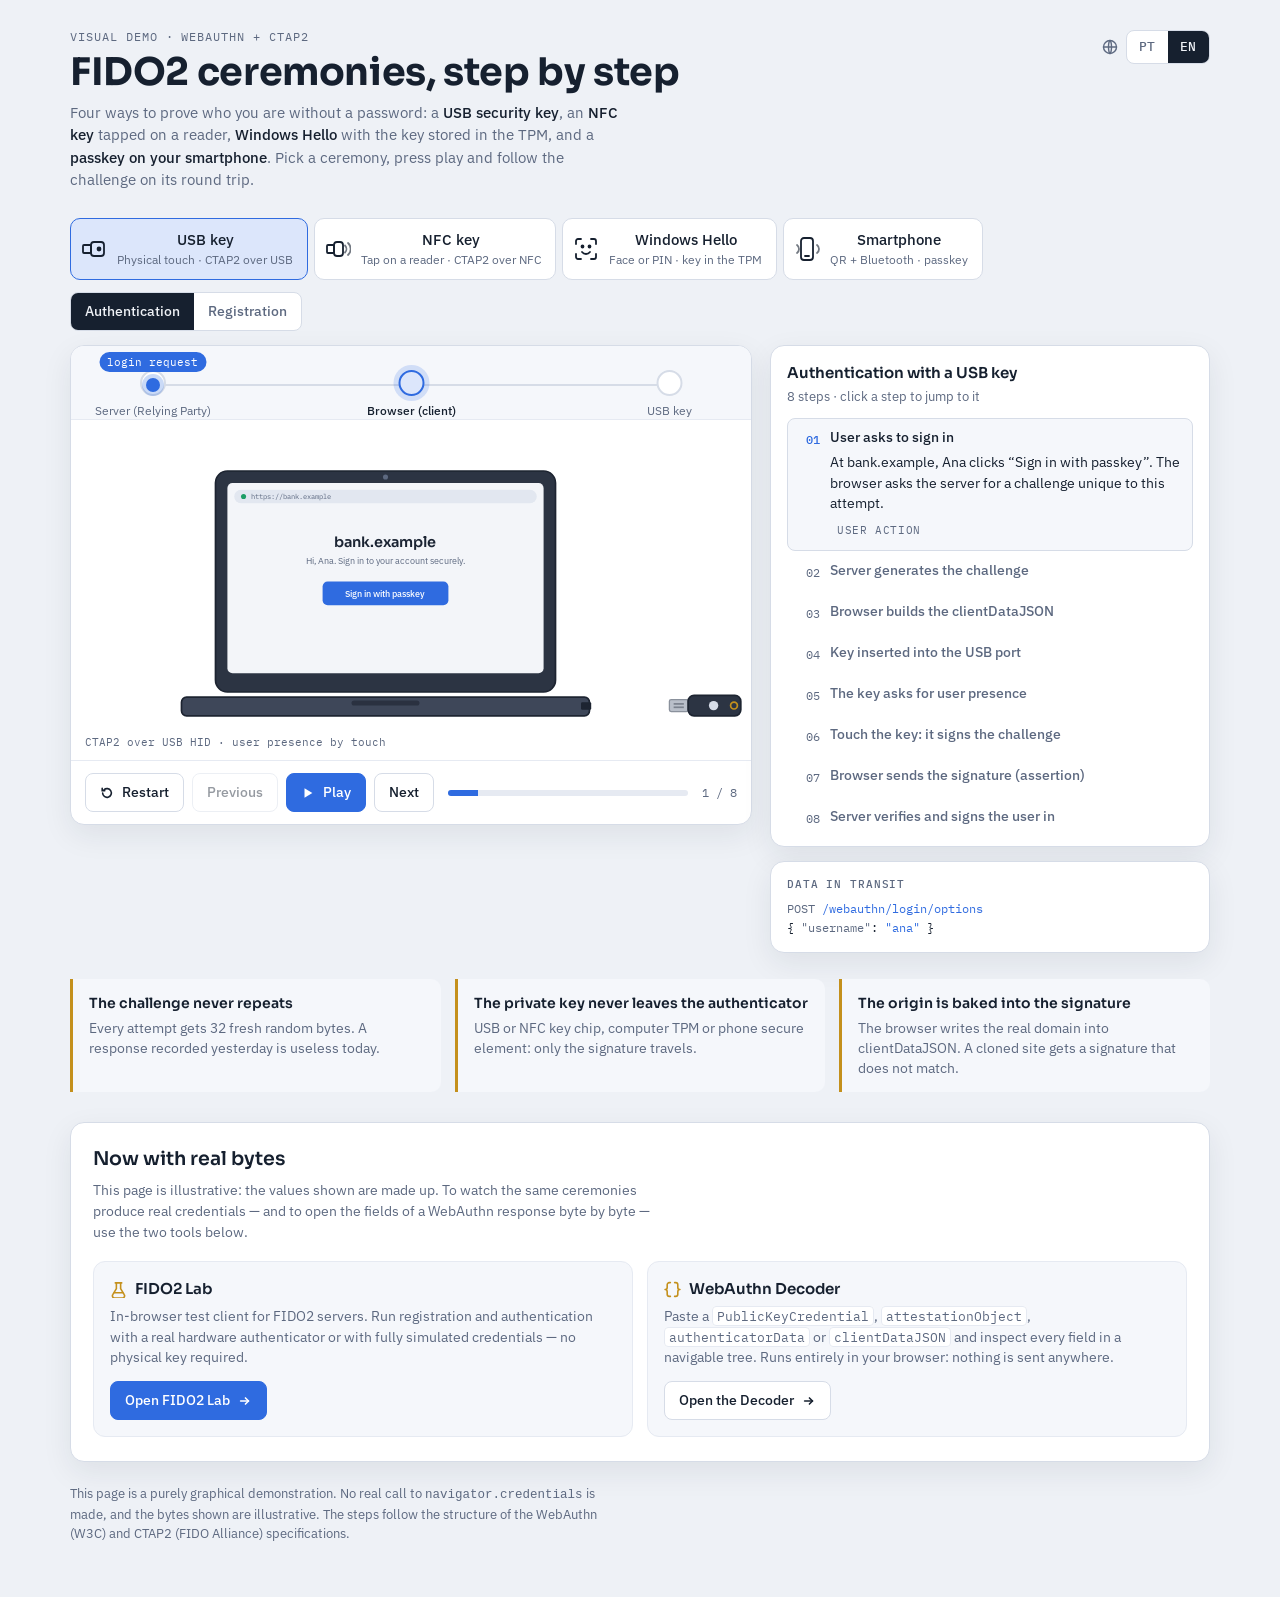
==== commit 104a926e: "Add NFC security key ceremony to the FIDO2 demo - Adds a fourth authenticator tab alongside USB, Win" ====
--- a/index.html
+++ b/index.html
@@ -209,6 +209,47 @@
 .usb .key-lbl{opacity:0;transition:opacity .3s}
 .usb.glow .key-lbl{opacity:1}
 
+/* NFC */
+.nfc .key{transform:translate(812px,200px) rotate(-35deg);transition:transform 1s cubic-bezier(.2,.7,.2,1)}
+.nfc.in .key{transform:translate(652px,267px) rotate(0deg)}
+.nfc.field .key-bob{animation:bob 2.6s ease-in-out infinite}
+@keyframes bob{50%{transform:translateY(-3px)}}
+.nfc .key-body{fill:var(--device);stroke:var(--device-edge)}
+.nfc .key-plug{fill:#B9BFC9;stroke:#8A919C}
+.nfc .key-ring{fill:none;stroke:var(--accent);stroke-width:2}
+.nfc .key-cl{fill:none;stroke:var(--accent);stroke-width:1.3;stroke-linecap:round;opacity:.85}
+.nfc .led{fill:var(--line);transition:fill .3s}
+.nfc.field .led{fill:var(--accent)}
+.nfc.busy .led{fill:var(--line);animation:blink .55s steps(1) infinite}
+.nfc.glow .led{fill:var(--ok);animation:none}
+.nfc .halo{opacity:0;transition:opacity .4s;transform-origin:center;transform-box:fill-box}
+.nfc.glow .halo{opacity:1;animation:halo 1.4s ease-in-out infinite}
+.nfc .key-lbl{opacity:0;transition:opacity .3s}
+.nfc.glow .key-lbl{opacity:1}
+/* contactless reader wired to the laptop */
+.nfc .cable{fill:none;stroke:var(--device-edge);stroke-width:2.5;stroke-linecap:round}
+.nfc .pad-body{fill:var(--device-2);stroke:var(--device-edge)}
+.nfc .pad-top{fill:var(--device)}
+.nfc .pad-cl{fill:none;stroke:var(--muted);stroke-width:1.4;stroke-linecap:round;transition:stroke .3s}
+.nfc.field .pad-cl{stroke:var(--accent)}
+.nfc .pad-led{fill:var(--line);transition:fill .3s}
+.nfc.poll .pad-led{animation:blink 1.2s steps(1) infinite}
+.nfc.field .pad-led{fill:var(--accent)}
+.nfc.glow .pad-led{fill:var(--ok)}
+/* reader polling: pulse until a key shows up */
+.nfc .pad-ring{fill:none;stroke:var(--accent);stroke-width:2;opacity:0;transform-origin:center;transform-box:fill-box}
+.nfc.poll .pad-ring{animation:tapring 1.1s ease-out infinite}
+.nfc .pad-hint{opacity:0;transition:opacity .3s}
+.nfc.poll .pad-hint{opacity:1;animation:hint 1.1s ease-in-out infinite}
+/* 13.56 MHz field between the pad and the key */
+.nfc .waves path{fill:none;stroke:var(--accent);stroke-width:2;stroke-linecap:round;opacity:0}
+.nfc.field .waves path{animation:wave 1.6s ease-out infinite}
+.nfc.field .waves path:nth-child(2){animation-delay:.35s}
+.nfc.field .waves path:nth-child(3){animation-delay:.7s}
+.nfc .up-lbl,.nfc .hold-lbl{opacity:0;transition:opacity .35s}
+.nfc.up .up-lbl{opacity:1}
+.nfc.hold .hold-lbl{opacity:1;animation:hint 1.1s ease-in-out infinite}
+
 /* Hello */
 .hello .beam{opacity:0;transition:opacity .4s;fill:var(--flow)}
 .hello.beam .beam{opacity:.16}
@@ -261,6 +302,9 @@
   .usb.blink .led{fill:var(--accent)}
   .usb .tap-ring,.usb .ripple{display:none}
   .usb.touch .led,.usb.touch .tap-shadow,.usb.touch .tap-lbl{transition-delay:0s}
+  .nfc.busy .led,.nfc.poll .pad-led{fill:var(--accent)}
+  .nfc .pad-ring{display:none}
+  .nfc.field .waves path{opacity:1}
 }
 </style>
 </head>
@@ -271,7 +315,7 @@
     <div class="head-text">
       <p class="eyebrow" data-i18n="eyebrow">Demonstração visual · WebAuthn + CTAP2</p>
       <h1 data-i18n="h1">Cerimônias FIDO2, passo a passo</h1>
-      <p class="lede" data-i18n="lede">Três formas de provar quem você é sem senha: uma <strong>chave USB</strong>, o <strong>Windows Hello</strong> com a chave guardada no TPM, e uma <strong>passkey no smartphone</strong>. Escolha a cerimônia, aperte reproduzir e acompanhe o desafio ir e voltar.</p>
+      <p class="lede" data-i18n="lede">Quatro formas de provar quem você é sem senha: uma <strong>chave USB</strong>, uma <strong>chave NFC</strong> por aproximação, o <strong>Windows Hello</strong> com a chave guardada no TPM, e uma <strong>passkey no smartphone</strong>. Escolha a cerimônia, aperte reproduzir e acompanhe o desafio ir e voltar.</p>
     </div>
     <div class="lang">
       <svg class="globe" viewBox="0 0 16 16" fill="none" stroke="currentColor" stroke-width="1.4" stroke-linecap="round" aria-hidden="true"><circle cx="8" cy="8" r="6.5"/><path d="M1.5 8h13M8 1.5c2 2 2 11 0 13M8 1.5c-2 2-2 11 0 13"/></svg>
@@ -287,6 +331,10 @@
       <button class="tab" role="tab" data-c="usb" aria-selected="true">
         <svg viewBox="0 0 26 26" fill="none" stroke="currentColor" stroke-width="1.8" stroke-linecap="round" stroke-linejoin="round"><rect x="2" y="9" width="8" height="8" rx="1"/><rect x="10" y="6" width="13" height="14" rx="3"/><circle cx="18" cy="13" r="1.5" fill="currentColor"/></svg>
         <span><span data-i18n="tabUsb">Chave USB</span><span class="tab-sub" data-i18n="tabUsbSub">Toque físico · CTAP2 sobre USB</span></span>
+      </button>
+      <button class="tab" role="tab" data-c="nfc" aria-selected="false">
+        <svg viewBox="0 0 26 26" fill="none" stroke="currentColor" stroke-width="1.8" stroke-linecap="round" stroke-linejoin="round"><rect x="2" y="9" width="7" height="8" rx="1"/><rect x="9" y="6" width="9" height="14" rx="3"/><path d="M20 9.5a5 5 0 0 1 0 7M23 7a8 8 0 0 1 0 12" opacity=".6"/></svg>
+        <span><span data-i18n="tabNfc">Chave NFC</span><span class="tab-sub" data-i18n="tabNfcSub">Aproximação · CTAP2 sobre NFC</span></span>
       </button>
       <button class="tab" role="tab" data-c="hello" aria-selected="false">
         <svg viewBox="0 0 26 26" fill="none" stroke="currentColor" stroke-width="1.8" stroke-linecap="round" stroke-linejoin="round"><path d="M3 8V5a2 2 0 0 1 2-2h3M18 3h3a2 2 0 0 1 2 2v3M23 18v3a2 2 0 0 1-2 2h-3M8 23H5a2 2 0 0 1-2-2v-3"/><circle cx="9.5" cy="10.5" r="1" fill="currentColor"/><circle cx="16.5" cy="10.5" r="1" fill="currentColor"/><path d="M9 16c1 1.3 2.4 2 4 2s3-.7 4-2"/></svg>
@@ -344,7 +392,7 @@
 
   <div class="facts">
     <div class="fact"><b data-i18n="fact1t">O desafio nunca se repete</b><p data-i18n="fact1p">Cada tentativa recebe 32 bytes aleatórios novos. Uma resposta gravada ontem não serve hoje.</p></div>
-    <div class="fact"><b data-i18n="fact2t">A chave privada não sai do autenticador</b><p data-i18n="fact2p">Chip da chave USB, TPM do computador ou elemento seguro do celular: só a assinatura viaja.</p></div>
+    <div class="fact"><b data-i18n="fact2t">A chave privada não sai do autenticador</b><p data-i18n="fact2p">Chip da chave USB ou NFC, TPM do computador ou elemento seguro do celular: só a assinatura viaja.</p></div>
     <div class="fact"><b data-i18n="fact3t">A origem vai dentro da assinatura</b><p data-i18n="fact3p">O navegador grava o domínio real no clientDataJSON. Um site clonado recebe uma assinatura que não bate.</p></div>
   </div>
   <section class="cta" aria-labelledby="ctaTitle">
@@ -391,9 +439,10 @@
     metaDesc:'Demonstração interativa das cerimônias de registro e autenticação FIDO2/WebAuthn.',
     eyebrow:'Demonstração visual · WebAuthn + CTAP2',
     h1:'Cerimônias FIDO2, passo a passo',
-    lede:'Três formas de provar quem você é sem senha: uma <strong>chave USB</strong>, o <strong>Windows Hello</strong> com a chave guardada no TPM, e uma <strong>passkey no smartphone</strong>. Escolha a cerimônia, aperte reproduzir e acompanhe o desafio ir e voltar.',
+    lede:'Quatro formas de provar quem você é sem senha: uma <strong>chave USB</strong>, uma <strong>chave NFC</strong> por aproximação, o <strong>Windows Hello</strong> com a chave guardada no TPM, e uma <strong>passkey no smartphone</strong>. Escolha a cerimônia, aperte reproduzir e acompanhe o desafio ir e voltar.',
     ariaLang:'Idioma', ariaAuth:'Autenticador', ariaMode:'Tipo de cerimônia', ariaStage:'Palco da animação',
     tabUsb:'Chave USB', tabUsbSub:'Toque físico · CTAP2 sobre USB',
+    tabNfc:'Chave NFC', tabNfcSub:'Aproximação · CTAP2 sobre NFC',
     tabHello:'Windows Hello', tabHelloSub:'Rosto ou PIN · chave no TPM',
     tabPhone:'Smartphone', tabPhoneSub:'QR + Bluetooth · passkey',
     modeLogin:'Autenticação', modeRegister:'Registro',
@@ -404,7 +453,7 @@
     dataTransit:'Dados em trânsito', dataRp:'No servidor', dataAuth:'No autenticador',
     tags:{user:'ação do usuário', rp:'servidor', client:'navegador', auth:'autenticador'},
     fact1t:'O desafio nunca se repete', fact1p:'Cada tentativa recebe 32 bytes aleatórios novos. Uma resposta gravada ontem não serve hoje.',
-    fact2t:'A chave privada não sai do autenticador', fact2p:'Chip da chave USB, TPM do computador ou elemento seguro do celular: só a assinatura viaja.',
+    fact2t:'A chave privada não sai do autenticador', fact2p:'Chip da chave USB ou NFC, TPM do computador ou elemento seguro do celular: só a assinatura viaja.',
     fact3t:'A origem vai dentro da assinatura', fact3p:'O navegador grava o domínio real no clientDataJSON. Um site clonado recebe uma assinatura que não bate.',
     ctaTitle:'Agora com bytes de verdade',
     ctaLede:'Esta página é ilustrativa: os valores mostrados são inventados. Para ver as mesmas cerimônias produzindo credenciais reais &mdash; e para abrir os campos de uma resposta WebAuthn byte a byte &mdash; use as duas ferramentas abaixo.',
@@ -421,11 +470,13 @@
     okLogin:'Autenticado', okRegister:'Passkey cadastrada', okSub:'Bem-vinda de volta, Ana',
     keySigned:'assinado', keyCreated:'chave criada', tpmLbl:'chave privada: nunca sai do TPM 2.0', tunnelLbl:'túnel cifrado',
     keyHint:'toque na chave', tapConfirmed:'presença confirmada · UP=1',
+    nfcHint:'aproxime a chave do leitor', nfcHold:'mantenha a chave sobre o leitor', nfcUp:'presença pela aproximação · UP=1',
     qrTitle:'Use seu telefone', qrHint:'Aponte a câmera do celular para o código', bleLbl:'BLE: mesmo ambiente',
     phCode:'Código detectado', phLoginAs:'Entrar como ana?', phTouch:'Toque no sensor', phContinue:'Continuar', phSigned:'Assinado', phSignedSub:'a chave não saiu do celular',
-    ariaUsb:'Chave USB sendo inserida em um notebook', ariaHello:'Windows Hello reconhecendo um rosto com a chave no TPM', ariaPhone:'Smartphone lendo o QR code de um notebook',
+    ariaUsb:'Chave USB sendo inserida em um notebook', ariaNfc:'Chave de segurança aproximada de um leitor NFC ligado a um notebook', ariaHello:'Windows Hello reconhecendo um rosto com a chave no TPM', ariaPhone:'Smartphone lendo o QR code de um notebook',
     /* ceremonies */
     usb:{name:'chave USB', auth:'Chave USB', dlg:'Chave de segurança', note:'CTAP2 sobre USB HID · presença do usuário por toque'},
+    nfc:{name:'chave NFC', auth:'Chave NFC', dlg:'Chave de segurança', note:'CTAP2 sobre NFC · APDUs ISO 7816-4 · presença pela aproximação'},
     hello:{name:'Windows Hello', auth:'Windows Hello · TPM', dlg:'Windows Hello', note:'Autenticador de plataforma · verificação biométrica local'},
     phone:{name:'smartphone', auth:'Smartphone', dlg:'Usar um telefone', note:'Transporte híbrido · QR + Bluetooth LE + túnel cifrado'},
     /* shared steps */
@@ -466,6 +517,19 @@
       s6tLogin:'Toque na chave: ela assina o desafio', s6tReg:'Toque na chave: ela cria um novo par de chaves',
       s6dLogin:'O dedo encosta no sensor. A chave localiza a chave privada ligada ao rpId e ao credentialId e assina authenticatorData ‖ SHA-256(clientDataJSON) com ela.',
       s6dReg:'O dedo encosta no sensor. A chave gera um par ES256 exclusivo para banco.exemplo: a privada fica gravada no chip seguro, a pública sai dentro de um attestationObject com um credentialId novo.'
+    },
+    nfcSteps:{
+      dlgTap:'Encoste sua chave de segurança no leitor', dlgDetected:'Chave detectada. Mantenha-a sobre o leitor', dlgVerifying:'Verificando…',
+      s4t:'Chave aproximada do leitor NFC',
+      s4d:'Ana encosta a chave no leitor. A poucos centímetros, o campo de 13,56 MHz do leitor alimenta a chave, que não tem bateria. O navegador seleciona o applet FIDO com um comando SELECT e a chave responde “FIDO_2_0”.',
+      fieldK:'campo', fieldV:'chave alimentada pelo leitor', replyK:'resposta',
+      s5t:'Comando CTAP2 embrulhado em APDU',
+      s5d:m=>'Pelo NFC o CTAP2 viaja dentro de APDUs ISO 7816-4 (NFCCTAP_MSG). O navegador envia '+(m==='login'?'authenticatorGetAssertion':'authenticatorMakeCredential')+'. Não há botão para apertar: trazer a chave até o leitor é o próprio gesto de presença (UP=1).',
+      presenceK:'presença', presenceV:'a própria aproximação (sem botão)',
+      s6tLogin:'Ainda no campo, a chave assina o desafio', s6tReg:'Ainda no campo, a chave cria um novo par de chaves',
+      s6dLogin:'Alimentada só pelo campo, a chave localiza a chave privada ligada ao rpId e ao credentialId e assina authenticatorData ‖ SHA-256(clientDataJSON). Se precisa de mais tempo, responde 0x9100 e o navegador insiste com NFCCTAP_GETRESPONSE até receber 0x9000.',
+      s6dReg:'Alimentada só pelo campo, a chave gera um par ES256 exclusivo para banco.exemplo: a privada fica gravada no chip seguro, a pública sai dentro de um attestationObject com um credentialId novo. Enquanto isso, a chave precisa continuar sobre o leitor.',
+      processing:'processando'
     },
     helloSteps:{
       s4t:'Windows assume a operação',
@@ -513,9 +577,10 @@
     metaDesc:'Interactive demonstration of the FIDO2/WebAuthn registration and authentication ceremonies.',
     eyebrow:'Visual demo · WebAuthn + CTAP2',
     h1:'FIDO2 ceremonies, step by step',
-    lede:'Three ways to prove who you are without a password: a <strong>USB security key</strong>, <strong>Windows Hello</strong> with the key stored in the TPM, and a <strong>passkey on your smartphone</strong>. Pick a ceremony, press play and follow the challenge on its round trip.',
+    lede:'Four ways to prove who you are without a password: a <strong>USB security key</strong>, an <strong>NFC key</strong> tapped on a reader, <strong>Windows Hello</strong> with the key stored in the TPM, and a <strong>passkey on your smartphone</strong>. Pick a ceremony, press play and follow the challenge on its round trip.',
     ariaLang:'Language', ariaAuth:'Authenticator', ariaMode:'Ceremony type', ariaStage:'Animation stage',
     tabUsb:'USB key', tabUsbSub:'Physical touch · CTAP2 over USB',
+    tabNfc:'NFC key', tabNfcSub:'Tap on a reader · CTAP2 over NFC',
     tabHello:'Windows Hello', tabHelloSub:'Face or PIN · key in the TPM',
     tabPhone:'Smartphone', tabPhoneSub:'QR + Bluetooth · passkey',
     modeLogin:'Authentication', modeRegister:'Registration',
@@ -526,7 +591,7 @@
     dataTransit:'Data in transit', dataRp:'On the server', dataAuth:'On the authenticator',
     tags:{user:'user action', rp:'server', client:'browser', auth:'authenticator'},
     fact1t:'The challenge never repeats', fact1p:'Every attempt gets 32 fresh random bytes. A response recorded yesterday is useless today.',
-    fact2t:'The private key never leaves the authenticator', fact2p:'USB key chip, computer TPM or phone secure element: only the signature travels.',
+    fact2t:'The private key never leaves the authenticator', fact2p:'USB or NFC key chip, computer TPM or phone secure element: only the signature travels.',
     fact3t:'The origin is baked into the signature', fact3p:'The browser writes the real domain into clientDataJSON. A cloned site gets a signature that does not match.',
     ctaTitle:'Now with real bytes',
     ctaLede:'This page is illustrative: the values shown are made up. To watch the same ceremonies produce real credentials &mdash; and to open the fields of a WebAuthn response byte by byte &mdash; use the two tools below.',
@@ -543,11 +608,13 @@
     okLogin:'Signed in', okRegister:'Passkey created', okSub:'Welcome back, Ana',
     keySigned:'signed', keyCreated:'key created', tpmLbl:'private key: never leaves the TPM 2.0', tunnelLbl:'encrypted tunnel',
     keyHint:'touch the key', tapConfirmed:'presence confirmed · UP=1',
+    nfcHint:'hold the key near the reader', nfcHold:'keep the key over the reader', nfcUp:'presence by tapping · UP=1',
     qrTitle:'Use your phone', qrHint:'Point your phone camera at the code', bleLbl:'BLE: same room',
     phCode:'Code detected', phLoginAs:'Sign in as ana?', phTouch:'Touch the sensor', phContinue:'Continue', phSigned:'Signed', phSignedSub:'the key never left the phone',
-    ariaUsb:'USB key being inserted into a laptop', ariaHello:'Windows Hello recognizing a face with the key in the TPM', ariaPhone:'Smartphone scanning the QR code on a laptop',
+    ariaUsb:'USB key being inserted into a laptop', ariaNfc:'Security key held over an NFC reader wired to a laptop', ariaHello:'Windows Hello recognizing a face with the key in the TPM', ariaPhone:'Smartphone scanning the QR code on a laptop',
     /* ceremonies */
     usb:{name:'a USB key', auth:'USB key', dlg:'Security key', note:'CTAP2 over USB HID · user presence by touch'},
+    nfc:{name:'an NFC key', auth:'NFC key', dlg:'Security key', note:'CTAP2 over NFC · ISO 7816-4 APDUs · user presence by tapping'},
     hello:{name:'Windows Hello', auth:'Windows Hello · TPM', dlg:'Windows Hello', note:'Platform authenticator · local biometric verification'},
     phone:{name:'a smartphone', auth:'Smartphone', dlg:'Use a phone', note:'Hybrid transport · QR + Bluetooth LE + encrypted tunnel'},
     /* shared steps */
@@ -588,6 +655,19 @@
       s6tLogin:'Touch the key: it signs the challenge', s6tReg:'Touch the key: it creates a new key pair',
       s6dLogin:'The finger touches the sensor. The key looks up the private key tied to the rpId and credentialId and signs authenticatorData ‖ SHA-256(clientDataJSON) with it.',
       s6dReg:'The finger touches the sensor. The key generates an ES256 pair exclusive to bank.example: the private key stays in the secure chip, the public key leaves inside an attestationObject with a new credentialId.'
+    },
+    nfcSteps:{
+      dlgTap:'Tap your security key on the reader', dlgDetected:'Key detected. Keep it over the reader', dlgVerifying:'Verifying…',
+      s4t:'Key tapped on the NFC reader',
+      s4d:'Ana taps the key on the reader. A few centimetres away, the reader’s 13.56 MHz field powers the key, which has no battery. The browser selects the FIDO applet with a SELECT command and the key answers “FIDO_2_0”.',
+      fieldK:'field', fieldV:'key powered by the reader', replyK:'reply',
+      s5t:'CTAP2 command wrapped in an APDU',
+      s5d:m=>'Over NFC, CTAP2 travels inside ISO 7816-4 APDUs (NFCCTAP_MSG). The browser sends '+(m==='login'?'authenticatorGetAssertion':'authenticatorMakeCredential')+'. There is no button to press: bringing the key to the reader is the presence gesture itself (UP=1).',
+      presenceK:'presence', presenceV:'the tap itself (no button)',
+      s6tLogin:'Still in the field, the key signs the challenge', s6tReg:'Still in the field, the key creates a new key pair',
+      s6dLogin:'Powered only by the field, the key looks up the private key tied to the rpId and credentialId and signs authenticatorData ‖ SHA-256(clientDataJSON). If it needs more time it answers 0x9100 and the browser keeps asking with NFCCTAP_GETRESPONSE until 0x9000 comes back.',
+      s6dReg:'Powered only by the field, the key generates an ES256 pair exclusive to bank.example: the private key stays in the secure chip, the public key leaves inside an attestationObject with a new credentialId. Meanwhile the key has to stay over the reader.',
+      processing:'processing'
     },
     helloSteps:{
       s4t:'Windows takes over the operation',
@@ -757,6 +837,35 @@
       ];
     },
     states:{ idle:[], inserted:['in'], blink:['in','blink'], touch:['in','touch'], signed:['in','glow'], done:['in'] }
+  },
+
+  nfc: {
+    steps(mode){
+      const S=T.nfcSteps, W=T.words, L=mode==='login';
+      const dlg=m=>({type:'dialog',msg:m});
+      const getResp=`${k('SW')}: ${acc('91 00')} (${S.processing}) → ${v('NFCCTAP_GETRESPONSE')}`;
+      return [
+        stepRequest(mode), stepChallenge(mode),
+        Object.assign(stepClientData(mode, dlg(S.dlgTap)), {st:'poll'}),
+        { who:'auth', tag:'user', t:S.s4t,
+          d:S.s4d,
+          pkt:{from:'client',to:'auth',label:'SELECT AID'}, st:'tap', screen:dlg(S.dlgDetected), dur:3200,
+          data:`${k('NFC')}: ${v('ISO/IEC 14443-A · 13,56 MHz')}\n${k(S.fieldK)}: ${ok(S.fieldV)}\n${k('SELECT AID')}: ${v('00 A4 04 00 08 A0 00 00 06 47 2F 00 01')}\n${k(S.replyK)}: ${acc('"FIDO_2_0"')} ${ok('90 00')}` },
+        { who:'auth', tag:'client', t:S.s5t,
+          d:S.s5d(mode),
+          pkt:{from:'client',to:'auth',label: L?'getAssertion':'makeCredential'}, st:'cmd', screen:dlg(S.dlgDetected), dur:3200,
+          data:`${k('APDU NFCCTAP_MSG')}: ${v('80 10 00 00')} Lc …\n${k('CTAP2')} ${v(L?'authenticatorGetAssertion (0x02)':'authenticatorMakeCredential (0x01)')}\n${k('rpId')}: ${v('"'+T.domain+'"')}\n${k('clientDataHash')}: SHA-256(clientDataJSON)\n${L?k('allowList')+': [ '+v(HEX.credId)+' ]':k('user')+': { id, name: "ana" }'}\n${k(S.presenceK)}: ${ok(S.presenceV)}` },
+        { who:'auth', tag:'auth', t: L ? S.s6tLogin : S.s6tReg,
+          d: L ? S.s6dLogin : S.s6dReg,
+          pkt:null, st:'sign', screen:dlg(S.dlgVerifying), dur:3600,
+          data: L
+            ? `${getResp}\n${k('authenticatorData')}:\n  rpIdHash ${v(rpHash())}\n  flags    ${v('0x01')} (UP=1, UV=0)\n  counter  ${v('42')}\n${k('signature')}: ${acc(HEX.sig)}\n${k('SW')}: ${ok('90 00')}`
+            : `${getResp}\n${k(W.newPair)}: ES256 (P-256)\n${k('credentialId')}: ${v(HEX.credId)}\n${k('publicKey')} (COSE):\n${acc(HEX.pub)}\n${k('privateKey')}: ${ok(W.staysChip)}\n${k('SW')}: ${ok('90 00')}` },
+        stepSend(mode, 'signed', dlg(W.sending)),
+        stepVerify(mode, 0, 'done')
+      ];
+    },
+    states:{ idle:[], poll:['poll'], tap:['in','field'], cmd:['in','field','busy','up'], sign:['in','field','busy','hold'], signed:['in','field','glow'], done:['in'] }
   },
 
   hello: {
@@ -889,6 +998,7 @@
   </g>`;
 }
 const ICON_KEY=`<g fill="none" stroke="var(--accent)" stroke-width="2.5" stroke-linecap="round" stroke-linejoin="round" transform="translate(0,4)"><rect x="2" y="12" width="9" height="10" rx="1"/><rect x="11" y="8" width="23" height="18" rx="4"/><circle cx="26" cy="17" r="2.5" fill="var(--accent)"/></g>`;
+const ICON_NFC=`<g fill="none" stroke="var(--accent)" stroke-width="2.5" stroke-linecap="round" stroke-linejoin="round" transform="translate(-2,4)"><rect x="2" y="12" width="9" height="10" rx="1"/><rect x="11" y="8" width="17" height="18" rx="4"/><path d="M31 12.5a6 6 0 0 1 0 9M35.5 8.5a11 11 0 0 1 0 17"/></g>`;
 const ICON_FACE=`<g class="face-icon" transform="translate(0,2)"><path d="M3 10V6a3 3 0 0 1 3-3h4M26 3h4a3 3 0 0 1 3 3v4M36 26v4a3 3 0 0 1-3 3h-4M10 33H6a3 3 0 0 1-3-3v-4"/><circle cx="13" cy="15" r="1.4" fill="var(--flow)"/><circle cx="23" cy="15" r="1.4" fill="var(--flow)"/><path d="M12 23c2 2.5 4.5 3.5 6 3.5s4-1 6-3.5"/></g>`;
 const ICON_PHONE=`<g fill="none" stroke="var(--flow)" stroke-width="2.5" stroke-linecap="round" transform="translate(4,2)"><rect x="6" y="1" width="18" height="32" rx="4"/><path d="M12 28h6"/></g>`;
 
@@ -926,6 +1036,40 @@
     <circle cx="652" cy="336" r="10" class="ripple"/>
     <circle cx="652" cy="336" r="10" class="ripple"/>
     <text x="653" y="369" font-size="10" text-anchor="middle" class="mono tap-lbl" fill="var(--ok)">${T.tapConfirmed}</text>
+  </svg>`,
+
+  nfc: () => `<svg viewBox="0 0 800 400" class="scene nfc" data-screen="login" role="img" aria-label="${T.ariaNfc}">
+    ${laptop(T.nfc.dlg, ICON_NFC)}
+    <!-- contactless reader plugged into the laptop's USB port -->
+    <path d="M612 336 H640" class="cable"/>
+    <g class="reader">
+      <rect x="640" y="316" width="130" height="32" rx="7" class="pad-body" stroke-width="2"/>
+      <rect x="647" y="321" width="116" height="13" rx="4" class="pad-top"/>
+      <g class="pad-cl" transform="translate(659,327.5)"><path d="M0 -1.2 a1.2 1.2 0 0 1 0 2.4"/><path d="M3.5 -3.5 a4.5 4.5 0 0 1 0 7"/><path d="M7 -6.5 a8.5 8.5 0 0 1 0 13"/></g>
+      <text x="743" y="330.5" font-size="7.5" text-anchor="middle" class="mono" fill="var(--muted)" font-weight="500" letter-spacing=".1em">NFC</text>
+      <circle cx="758" cy="341" r="2.5" class="pad-led"/>
+    </g>
+    <!-- 13.56 MHz field radiating from the pad -->
+    <g class="waves">
+      <path d="M698.1 316 a8 8 0 0 1 13.8 0"/>
+      <path d="M691.1 312 a16 16 0 0 1 27.8 0"/>
+      <path d="M684.2 308 a24 24 0 0 1 41.6 0"/>
+    </g>
+    <circle cx="705" cy="327" r="10" class="pad-ring"/>
+    <text x="692" y="369" font-size="10" text-anchor="middle" class="mono pad-hint" fill="var(--accent)">${T.nfcHint}</text>
+    <text x="692" y="369" font-size="10" text-anchor="middle" class="mono up-lbl" fill="var(--ok)">${T.nfcUp}</text>
+    <text x="692" y="369" font-size="10" text-anchor="middle" class="mono hold-lbl" fill="var(--accent)">${T.nfcHold}</text>
+    <!-- the key floats a couple of centimetres above the pad -->
+    <g class="key"><g class="key-bob">
+      <rect x="0" y="0" width="22" height="14" rx="2" class="key-plug" stroke-width="1.5"/>
+      <rect x="5" y="4" width="12" height="2" fill="#7B828E"/><rect x="5" y="8" width="12" height="2" fill="#7B828E"/>
+      <circle cx="53" cy="7" r="26" class="halo" fill="var(--ok)" opacity=".18"/>
+      <rect x="22" y="-5" width="62" height="24" rx="7" class="key-body" stroke-width="2"/>
+      <g class="key-cl" transform="translate(33,7)"><path d="M0 -2.5 a3.2 3.2 0 0 1 0 5"/><path d="M3.5 -5.5 a7 7 0 0 1 0 11"/></g>
+      <circle cx="76" cy="7" r="4" class="key-ring"/>
+      <circle cx="56" cy="7" r="5.5" class="led"/>
+      <text x="53" y="-30" font-size="10" text-anchor="middle" class="mono key-lbl" fill="var(--ok)">${T.keySigned}</text>
+    </g></g>
   </svg>`,
 
   hello: () => `<svg viewBox="0 0 800 400" class="scene hello" data-screen="login" role="img" aria-label="${T.ariaHello}">
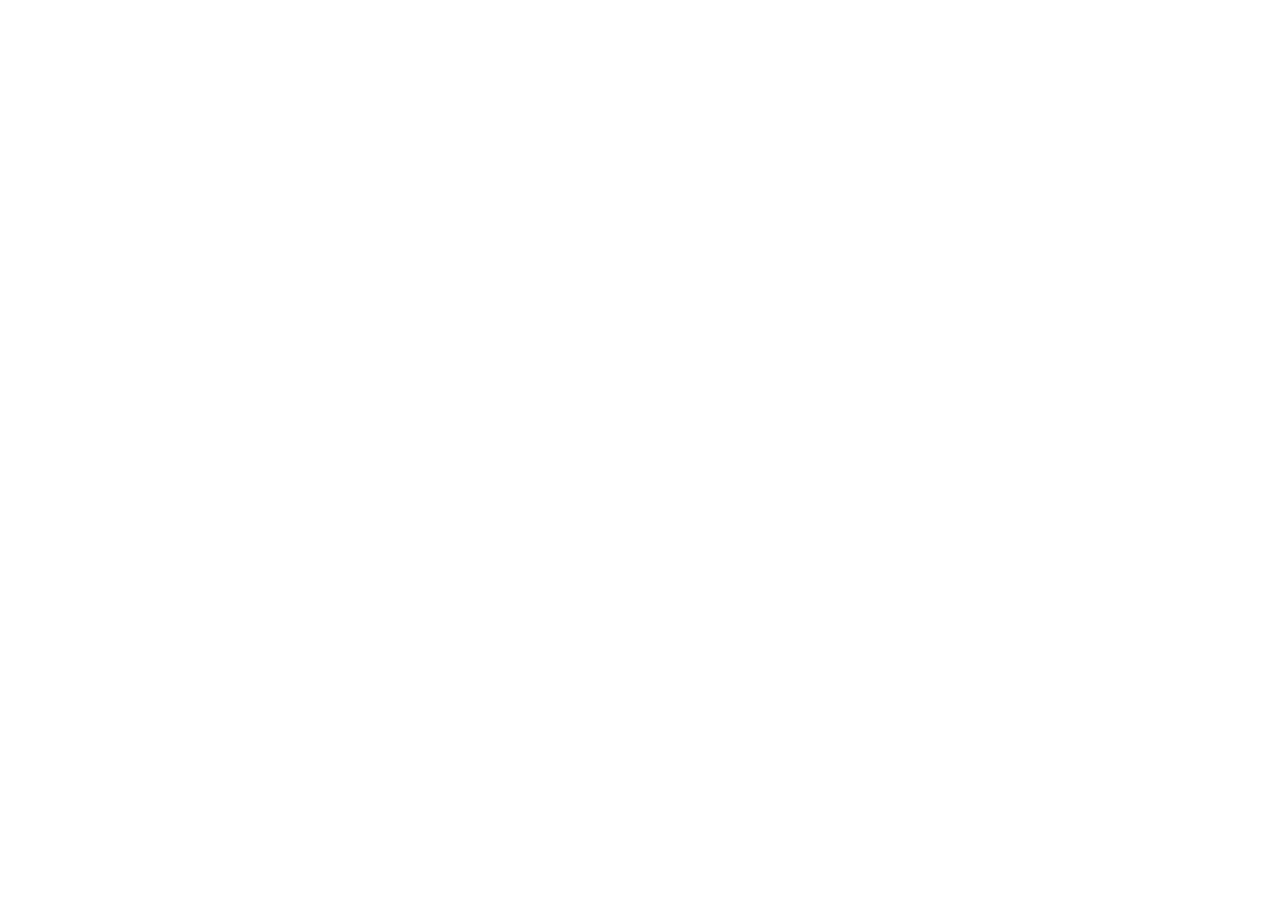
==== commit 0329a300: "feat: migrate demo to React and TypeScript" ====
--- a/index.html
+++ b/index.html
@@ -1,1251 +1,13 @@
 <!doctype html>
 <html lang="pt-BR">
-<head>
-<meta charset="utf-8">
-<meta name="viewport" content="width=device-width, initial-scale=1">
-<meta name="description" content="Demonstração interativa das cerimônias de registro e autenticação FIDO2/WebAuthn.">
-<title>Cerimônias FIDO2</title>
-<link rel="stylesheet" href="https://fonts.googleapis.com/css2?family=Sora:wght@500;600;700&family=IBM+Plex+Sans:wght@400;500;600&family=IBM+Plex+Mono:wght@400;500&display=swap">
-<style>
-:root{
-  --bg:#EEF1F6; --panel:#FFFFFF; --panel-2:#F5F7FB; --ink:#16202F; --muted:#5D6980; --line:#D6DCE7; --line-2:#E6EAF2;
-  --accent:#C4901C; --accent-soft:#F7E9C6; --flow:#2F6BE0; --flow-soft:#DCE6FB; --ok:#1E9E66; --ok-soft:#D6F1E4; --warn:#DE6430;
-  --screen:#F3F5F9; --screen-chrome:#E2E7F0; --screen-ink:#1B2433; --device:#2C3443; --device-2:#3E4759; --device-edge:#1D2431;
-  --skin:#E8B892; --skin-2:#D39A6F;
-  --shadow:0 10px 30px rgba(22,32,47,.08);
-  --font-display:'Sora','Segoe UI',system-ui,sans-serif;
-  --font-body:'IBM Plex Sans','Segoe UI',system-ui,sans-serif;
-  --font-mono:'IBM Plex Mono','Cascadia Code',Consolas,monospace;
-}
-@media (prefers-color-scheme: dark){
-  :root:not([data-theme="light"]){
-    --bg:#0F141D; --panel:#171E2B; --panel-2:#1D2534; --ink:#E7ECF4; --muted:#93A0B5; --line:#2A3445; --line-2:#222B3A;
-    --accent:#E2B04C; --accent-soft:#3A2F14; --flow:#6AA0FF; --flow-soft:#1C2C4D; --ok:#3FCB8B; --ok-soft:#153526; --warn:#F0784A;
-    --screen:#0D1119; --screen-chrome:#1A2130; --screen-ink:#E7ECF4; --device:#3A4354; --device-2:#4C566A; --device-edge:#262E3D;
-    --shadow:0 10px 30px rgba(0,0,0,.35);
-  }
-}
-:root[data-theme="dark"]{
-  --bg:#0F141D; --panel:#171E2B; --panel-2:#1D2534; --ink:#E7ECF4; --muted:#93A0B5; --line:#2A3445; --line-2:#222B3A;
-  --accent:#E2B04C; --accent-soft:#3A2F14; --flow:#6AA0FF; --flow-soft:#1C2C4D; --ok:#3FCB8B; --ok-soft:#153526; --warn:#F0784A;
-  --screen:#0D1119; --screen-chrome:#1A2130; --screen-ink:#E7ECF4; --device:#3A4354; --device-2:#4C566A; --device-edge:#262E3D;
-  --shadow:0 10px 30px rgba(0,0,0,.35);
-}
-*{box-sizing:border-box}
-body{margin:0;background:var(--bg);color:var(--ink);font-family:var(--font-body);font-size:15px;line-height:1.5;-webkit-font-smoothing:antialiased}
-.wrap{max-width:1180px;margin:0 auto;padding:28px 20px 56px}
-
-/* header */
-header{display:flex;justify-content:space-between;align-items:flex-start;gap:16px;flex-wrap:wrap}
-header .head-text{flex:1 1 420px;min-width:0}
-.eyebrow{font-family:var(--font-mono);font-size:12px;letter-spacing:.08em;text-transform:uppercase;color:var(--muted);margin:0 0 6px}
-h1{font-family:var(--font-display);font-weight:700;font-size:clamp(26px,3.4vw,38px);line-height:1.1;margin:0 0 8px;text-wrap:balance;letter-spacing:-.01em}
-.lede{margin:0;max-width:62ch;color:var(--muted)}
-.lede strong{color:var(--ink);font-weight:500}
-
-/* language selector */
-.lang{display:inline-flex;align-items:center;gap:8px;flex:none;margin-top:2px}
-.lang .globe{width:16px;height:16px;color:var(--muted);flex:none}
-.lang .seg button{padding:6px 12px;font-size:13px;font-family:var(--font-mono);letter-spacing:.04em}
-.lang .seg button:focus-visible{outline:2px solid var(--flow);outline-offset:2px}
-
-/* selector */
-.selector{display:flex;flex-wrap:wrap;gap:12px;align-items:flex-end;justify-content:space-between;margin:26px 0 14px}
-.tabs{display:flex;gap:6px;flex-wrap:wrap}
-.tab{display:flex;align-items:center;gap:10px;padding:10px 14px 10px 10px;border:1px solid var(--line);background:var(--panel);border-radius:10px;cursor:pointer;color:var(--ink);font:inherit;font-weight:500;transition:border-color .2s,background .2s}
-.tab svg{width:26px;height:26px;flex:none}
-.tab .tab-sub{display:block;font-size:12px;color:var(--muted);font-weight:400}
-.tab:hover{border-color:var(--flow)}
-.tab[aria-selected="true"]{border-color:var(--flow);background:var(--flow-soft)}
-.tab:focus-visible,.btn:focus-visible,.seg button:focus-visible{outline:2px solid var(--flow);outline-offset:2px}
-.seg{display:inline-flex;border:1px solid var(--line);border-radius:8px;overflow:hidden;background:var(--panel)}
-.seg button{font:inherit;font-weight:500;font-size:14px;padding:8px 14px;border:0;background:transparent;color:var(--muted);cursor:pointer}
-.seg button[aria-pressed="true"]{background:var(--ink);color:var(--bg)}
-
-/* main grid */
-.main{display:grid;grid-template-columns:minmax(0,1.55fr) minmax(300px,1fr);gap:18px;align-items:start}
-@media (max-width:900px){.main{grid-template-columns:1fr}}
-.stage{background:var(--panel);border:1px solid var(--line);border-radius:14px;box-shadow:var(--shadow);overflow:hidden}
-
-/* rail */
-.rail{position:relative;height:74px;border-bottom:1px solid var(--line-2);background:var(--panel-2)}
-.rail .track{position:absolute;left:12%;right:12%;top:38px;height:2px;background:var(--line)}
-.node{position:absolute;top:24px;transform:translateX(-50%);display:flex;flex-direction:column;align-items:center;gap:6px;font-size:11.5px;color:var(--muted);white-space:nowrap;transition:color .25s}
-.node i{display:block;width:26px;height:26px;border-radius:50%;background:var(--panel);border:2px solid var(--line);transition:border-color .25s,background .25s,box-shadow .25s}
-.node.on{color:var(--ink);font-weight:500}
-.node.on i{border-color:var(--flow);background:var(--flow-soft);box-shadow:0 0 0 5px color-mix(in srgb,var(--flow) 18%,transparent)}
-.pkt{position:absolute;top:32px;left:12%;width:14px;height:14px;margin-left:-7px;border-radius:50%;background:var(--flow);box-shadow:0 0 0 4px color-mix(in srgb,var(--flow) 25%,transparent);opacity:0;transition:left 1.3s cubic-bezier(.35,.1,.25,1),opacity .3s}
-.pkt.jump{transition:none}
-.pkt.show{opacity:1}
-.pkt-label{position:absolute;bottom:20px;left:50%;transform:translateX(-50%);white-space:nowrap;font-family:var(--font-mono);font-size:11px;background:var(--flow);color:#fff;padding:2px 8px;border-radius:999px}
-
-/* scene */
-.scene-box{position:relative;background:var(--panel)}
-.scene-box svg{display:block;width:100%;height:auto}
-.scene-box svg[hidden]{display:none}
-.note{position:absolute;left:14px;bottom:10px;font-family:var(--font-mono);font-size:11px;color:var(--muted)}
-
-/* controls */
-.controls{display:flex;gap:8px;align-items:center;padding:12px 14px;border-top:1px solid var(--line-2);flex-wrap:wrap}
-.btn{font:inherit;font-weight:500;font-size:14px;padding:8px 14px;border-radius:8px;border:1px solid var(--line);background:var(--panel);color:var(--ink);cursor:pointer;display:inline-flex;align-items:center;gap:8px}
-.btn:hover{border-color:var(--flow)}
-.btn.primary{background:var(--flow);border-color:var(--flow);color:#fff}
-.btn:disabled{opacity:.45;cursor:default}
-.btn svg{width:14px;height:14px}
-.progress{flex:1;min-width:120px;height:6px;background:var(--line-2);border-radius:3px;overflow:hidden;margin:0 6px}
-.progress i{display:block;height:100%;width:0;background:var(--flow);transition:width .4s}
-.counter{font-family:var(--font-mono);font-size:12px;color:var(--muted);font-variant-numeric:tabular-nums}
-
-/* steps panel */
-.side{display:flex;flex-direction:column;gap:14px}
-.steps{background:var(--panel);border:1px solid var(--line);border-radius:14px;box-shadow:var(--shadow);padding:16px 16px 8px}
-.steps h2{font-family:var(--font-display);font-size:15px;font-weight:600;margin:0 0 2px}
-.steps .h-sub{margin:0 0 12px;font-size:12.5px;color:var(--muted)}
-ol.list{list-style:none;margin:0;padding:0}
-ol.list li{display:grid;grid-template-columns:26px 1fr;column-gap:10px;padding:9px 6px;border-radius:8px;cursor:pointer;border:1px solid transparent}
-ol.list li:hover{background:var(--panel-2)}
-ol.list li .n{font-family:var(--font-mono);font-size:12px;color:var(--muted);padding-top:3px;text-align:right;font-variant-numeric:tabular-nums}
-ol.list li .t{font-weight:500;font-size:14px;line-height:1.35;color:var(--muted)}
-ol.list li .d{display:none;font-size:13.5px;line-height:1.5;color:var(--ink);margin-top:6px;max-width:48ch}
-ol.list li .tag{display:inline-block;font-family:var(--font-mono);font-size:10.5px;letter-spacing:.06em;text-transform:uppercase;padding:2px 7px;border-radius:4px;margin-top:8px;background:var(--panel-2);color:var(--muted)}
-ol.list li.done .t{color:var(--ink)}
-ol.list li.done .n{color:var(--ok)}
-ol.list li.active{background:var(--panel-2);border-color:var(--line)}
-ol.list li.active .t{color:var(--ink)}
-ol.list li.active .n{color:var(--flow);font-weight:500}
-ol.list li.active .d{display:block}
-.tag.rp{background:var(--flow-soft);color:var(--flow)}
-.tag.auth{background:var(--accent-soft);color:var(--accent)}
-.tag.user{background:var(--ok-soft);color:var(--ok)}
-
-.data{background:var(--panel);border:1px solid var(--line);border-radius:14px;box-shadow:var(--shadow);padding:14px 16px}
-.data h3{font-family:var(--font-mono);font-size:11px;letter-spacing:.08em;text-transform:uppercase;color:var(--muted);margin:0 0 8px;font-weight:500}
-.data pre{margin:0;font-family:var(--font-mono);font-size:12px;line-height:1.55;white-space:pre;overflow-x:auto;color:var(--ink)}
-.data pre .k{color:var(--muted)}
-.data pre .v{color:var(--flow)}
-.data pre .ok{color:var(--ok)}
-.data pre .acc{color:var(--accent)}
-
-/* footer facts */
-.facts{margin-top:26px;display:grid;grid-template-columns:repeat(3,1fr);gap:14px}
-@media (max-width:760px){.facts{grid-template-columns:1fr}}
-.fact{padding:14px 16px;border-left:3px solid var(--accent);background:var(--panel-2);border-radius:0 10px 10px 0}
-.fact b{display:block;font-family:var(--font-display);font-weight:600;font-size:14px;margin-bottom:4px}
-.fact p{margin:0;font-size:13.5px;color:var(--muted)}
-.disclaimer{margin:22px 0 0;font-size:12.5px;color:var(--muted);max-width:70ch}
-.cta{margin-top:30px;padding:22px 22px 24px;border:1px solid var(--line);border-radius:14px;background:var(--panel);box-shadow:var(--shadow)}
-.cta h2{font-family:var(--font-display);font-weight:600;font-size:19px;margin:0 0 6px}
-.cta .cta-lede{margin:0 0 18px;font-size:14px;color:var(--muted);max-width:72ch}
-.cta-grid{display:grid;grid-template-columns:1fr 1fr;gap:14px}
-@media (max-width:760px){.cta-grid{grid-template-columns:1fr}}
-.cta-card{display:flex;flex-direction:column;padding:16px;border:1px solid var(--line-2);border-radius:12px;background:var(--panel-2)}
-.cta-card h3{display:flex;align-items:center;gap:8px;font-family:var(--font-display);font-weight:600;font-size:15px;margin:0 0 6px}
-.cta-card p{margin:0 0 14px;font-size:13.5px;color:var(--muted)}
-.cta-ico{width:17px;height:17px;flex:none;color:var(--accent)}
-.cta-card .btn{align-self:flex-start;margin-top:auto;text-decoration:none}
-.cta-card .btn:hover{border-color:var(--flow)}
-.cta-card .btn.primary:hover{background:var(--flow);filter:brightness(1.07)}
-.cta-card code{font-family:var(--font-mono);font-size:12.5px;background:var(--panel);border:1px solid var(--line-2);border-radius:4px;padding:1px 4px}
-
-/* ===== SVG scene styling ===== */
-svg text{font-family:var(--font-body)}
-svg .mono{font-family:var(--font-mono)}
-svg .disp{font-family:var(--font-display);font-weight:600}
-svg .scr{opacity:0;transition:opacity .35s}
-svg[data-screen="login"] .scr-login,svg[data-screen="loading"] .scr-loading,svg[data-screen="dialog"] .scr-dialog,svg[data-screen="qr"] .scr-qr,svg[data-screen="ok"] .scr-ok{opacity:1}
-svg .dots circle{animation:dot 1.2s infinite}
-svg .dots circle:nth-child(2){animation-delay:.2s}
-svg .dots circle:nth-child(3){animation-delay:.4s}
-@keyframes dot{0%,80%,100%{opacity:.25}40%{opacity:1}}
-svg .laptop-screen{fill:var(--device)} svg .laptop-edge{fill:var(--device-edge)} svg .laptop-base{fill:var(--device-2)}
-svg .screen-bg{fill:var(--screen)} svg .chrome{fill:var(--screen-chrome)}
-svg .s-ink{fill:var(--screen-ink)} svg .s-muted{fill:var(--muted)} svg .s-flow{fill:var(--flow)} svg .s-ok{fill:var(--ok)}
-svg .dlg{fill:var(--panel);stroke:var(--line)}
-svg .ok-ring{fill:var(--ok-soft);stroke:var(--ok)}
-svg .ok-check{fill:none;stroke:var(--ok);stroke-width:4;stroke-linecap:round;stroke-linejoin:round;stroke-dasharray:40;stroke-dashoffset:40;transition:stroke-dashoffset .6s .2s}
-svg[data-screen="ok"] .ok-check{stroke-dashoffset:0}
-svg .qr rect{fill:#1B2433}
-
-/* USB */
-.usb .key{transform:translate(704px,329px);transition:transform .9s cubic-bezier(.2,.7,.2,1)}
-.usb.in .key{transform:translate(600px,329px)}
-.usb .key-body{fill:var(--device);stroke:var(--device-edge)}
-.usb .key-plug{fill:#B9BFC9;stroke:#8A919C}
-.usb .key-ring{fill:none;stroke:var(--accent);stroke-width:2}
-.usb .led{fill:var(--line);transition:fill .3s}
-.usb.blink .led{animation:blink .55s steps(1) infinite}
-@keyframes blink{50%{fill:var(--accent)}}
-.usb.glow .led{fill:var(--ok)}
-.usb.touch .led{fill:var(--ok);transition-delay:.85s}
-/* presence check: hint while the key blinks */
-.usb .tap-ring{fill:none;stroke:var(--accent);stroke-width:2;opacity:0;transform-origin:center;transform-box:fill-box}
-.usb.blink .tap-ring{animation:tapring 1.1s ease-out infinite}
-@keyframes tapring{0%{transform:scale(.6);opacity:.9}100%{transform:scale(2.4);opacity:0}}
-.usb .key-hint{opacity:0;transition:opacity .3s}
-.usb.blink .key-hint{opacity:1;animation:hint 1.1s ease-in-out infinite}
-@keyframes hint{50%{opacity:.45}}
-/* presence check: the hand comes in from the right and presses the sensor */
-.usb .finger{opacity:0;transform:translate(150px,-120px);transition:transform .45s ease-in,opacity .25s}
-.usb.touch .finger{opacity:1;transform:translate(0,0);transition:transform .7s cubic-bezier(.2,.7,.2,1),opacity .3s}
-.usb .hand{fill:var(--skin);stroke:var(--skin-2);stroke-width:2;stroke-linejoin:round;stroke-linecap:round}
-.usb .hand .crease{fill:none;stroke:var(--skin-2);stroke-width:1.5;opacity:.7}
-.usb .hand .nail{fill:#FBE3D0;stroke:var(--skin-2);stroke-width:1.2}
-.usb .hand .shade{fill:var(--skin-2);stroke:none;opacity:.35}
-.usb.touch .press{animation:press .4s cubic-bezier(.3,.8,.3,1) .65s both}
-@keyframes press{0%{transform:translate(0,0)}55%{transform:translate(-4px,4px)}100%{transform:translate(-2px,2px)}}
-.usb .tap-shadow{fill:#000;opacity:0;transition:opacity .25s}
-.usb.touch .tap-shadow{opacity:.22;transition-delay:.8s}
-.usb .ripple{fill:none;stroke:var(--ok);stroke-width:2;opacity:0;transform-origin:center;transform-box:fill-box}
-.usb.touch .ripple{animation:ripple 1.4s ease-out infinite}
-.usb.touch .ripple:nth-of-type(1){animation-delay:.9s}
-.usb.touch .ripple:nth-of-type(2){animation-delay:1.6s}
-@keyframes ripple{0%{transform:scale(.4);opacity:.85}100%{transform:scale(2.6);opacity:0}}
-.usb .tap-lbl{opacity:0;transition:opacity .35s}
-.usb.touch .tap-lbl{opacity:1;transition-delay:1.15s}
-.usb .halo{opacity:0;transition:opacity .4s}
-.usb.glow .halo{opacity:1;animation:halo 1.4s ease-in-out infinite}
-@keyframes halo{50%{transform:scale(1.15);opacity:.4}}
-.usb .halo{transform-origin:center;transform-box:fill-box}
-.usb .key-lbl{opacity:0;transition:opacity .3s}
-.usb.glow .key-lbl{opacity:1}
-
-/* NFC */
-.nfc .key{transform:translate(812px,200px) rotate(-35deg);transition:transform 1s cubic-bezier(.2,.7,.2,1)}
-.nfc.in .key{transform:translate(652px,267px) rotate(0deg)}
-.nfc.field .key-bob{animation:bob 2.6s ease-in-out infinite}
-@keyframes bob{50%{transform:translateY(-3px)}}
-.nfc .key-body{fill:var(--device);stroke:var(--device-edge)}
-.nfc .key-plug{fill:#B9BFC9;stroke:#8A919C}
-.nfc .key-ring{fill:none;stroke:var(--accent);stroke-width:2}
-.nfc .key-cl{fill:none;stroke:var(--accent);stroke-width:1.3;stroke-linecap:round;opacity:.85}
-.nfc .led{fill:var(--line);transition:fill .3s}
-.nfc.field .led{fill:var(--accent)}
-.nfc.busy .led{fill:var(--line);animation:blink .55s steps(1) infinite}
-.nfc.glow .led{fill:var(--ok);animation:none}
-.nfc .halo{opacity:0;transition:opacity .4s;transform-origin:center;transform-box:fill-box}
-.nfc.glow .halo{opacity:1;animation:halo 1.4s ease-in-out infinite}
-.nfc .key-lbl{opacity:0;transition:opacity .3s}
-.nfc.glow .key-lbl{opacity:1}
-/* contactless reader wired to the laptop */
-.nfc .cable{fill:none;stroke:var(--device-edge);stroke-width:2.5;stroke-linecap:round}
-.nfc .pad-body{fill:var(--device-2);stroke:var(--device-edge)}
-.nfc .pad-top{fill:var(--device)}
-.nfc .pad-cl{fill:none;stroke:var(--muted);stroke-width:1.4;stroke-linecap:round;transition:stroke .3s}
-.nfc.field .pad-cl{stroke:var(--accent)}
-.nfc .pad-led{fill:var(--line);transition:fill .3s}
-.nfc.poll .pad-led{animation:blink 1.2s steps(1) infinite}
-.nfc.field .pad-led{fill:var(--accent)}
-.nfc.glow .pad-led{fill:var(--ok)}
-/* reader polling: pulse until a key shows up */
-.nfc .pad-ring{fill:none;stroke:var(--accent);stroke-width:2;opacity:0;transform-origin:center;transform-box:fill-box}
-.nfc.poll .pad-ring{animation:tapring 1.1s ease-out infinite}
-.nfc .pad-hint{opacity:0;transition:opacity .3s}
-.nfc.poll .pad-hint{opacity:1;animation:hint 1.1s ease-in-out infinite}
-/* 13.56 MHz field between the pad and the key */
-.nfc .waves path{fill:none;stroke:var(--accent);stroke-width:2;stroke-linecap:round;opacity:0}
-.nfc.field .waves path{animation:wave 1.6s ease-out infinite}
-.nfc.field .waves path:nth-child(2){animation-delay:.35s}
-.nfc.field .waves path:nth-child(3){animation-delay:.7s}
-.nfc .up-lbl,.nfc .hold-lbl{opacity:0;transition:opacity .35s}
-.nfc.up .up-lbl{opacity:1}
-.nfc.hold .hold-lbl{opacity:1;animation:hint 1.1s ease-in-out infinite}
-
-/* Hello */
-.hello .beam{opacity:0;transition:opacity .4s;fill:var(--flow)}
-.hello.beam .beam{opacity:.16}
-.hello .face{stroke:var(--muted);fill:none;stroke-width:2.5;transition:stroke .3s}
-.hello.match .face{stroke:var(--ok)}
-.hello .scanline{opacity:0;stroke:var(--flow);stroke-width:2}
-.hello.scan .scanline{opacity:1;animation:scan 1.1s ease-in-out infinite alternate}
-@keyframes scan{from{transform:translateY(-34px)}to{transform:translateY(34px)}}
-.hello .facepts{opacity:0;transition:opacity .4s}
-.hello.scan .facepts,.hello.match .facepts{opacity:1}
-.hello .facepts circle{fill:var(--flow)}
-.hello.match .facepts circle{fill:var(--ok)}
-.hello .tpm{fill:var(--device-edge);stroke:var(--line);transition:fill .3s}
-.hello.tpm .tpm{fill:var(--accent)}
-.hello .tpm-ring{fill:none;stroke:var(--accent);stroke-width:2;opacity:0;transform-origin:center;transform-box:fill-box}
-.hello.tpm .tpm-ring{opacity:1;animation:halo 1.3s ease-in-out infinite}
-.hello .tpm-lbl{opacity:0;transition:opacity .3s}
-.hello.tpm .tpm-lbl{opacity:1}
-.hello .cam{fill:var(--muted)} .hello.beam .cam{fill:var(--flow)}
-.hello .face-icon{stroke:var(--flow);fill:none;stroke-width:2;stroke-linecap:round}
-
-/* Phone */
-.phone .phone{transform:translate(830px,118px);transition:transform .9s cubic-bezier(.2,.7,.2,1)}
-.phone.in .phone{transform:translate(690px,118px)}
-.phone .ph-body{fill:var(--device);stroke:var(--device-edge)}
-.phone .ph-screen{fill:var(--screen)}
-.phone .ph-scr{opacity:0;transition:opacity .35s}
-svg[data-phone="camera"] .ph-camera,svg[data-phone="prompt"] .ph-prompt,svg[data-phone="ok"] .ph-ok{opacity:1}
-.phone .vf{fill:none;stroke:var(--flow);stroke-width:2}
-.phone .fp{fill:none;stroke:var(--flow);stroke-width:2;stroke-linecap:round}
-.phone .ble path{fill:none;stroke:var(--flow);stroke-width:2;stroke-linecap:round;opacity:0}
-.phone.ble .ble path{animation:wave 1.4s ease-out infinite}
-.phone.ble .ble path:nth-child(2){animation-delay:.3s}
-.phone.ble .ble path:nth-child(3){animation-delay:.6s}
-@keyframes wave{0%{opacity:0}30%{opacity:1}100%{opacity:0}}
-.phone .ble-lbl{opacity:0;transition:opacity .3s}
-.phone.ble .ble-lbl{opacity:1}
-.phone .tunnel{opacity:0;transition:opacity .4s}
-.phone.tunnel .tunnel{opacity:1}
-.phone .tunnel path{fill:none;stroke:var(--flow);stroke-width:2;stroke-dasharray:6 6}
-.phone.tunnel .tunnel path{animation:dash 1.2s linear infinite}
-.phone.back .tunnel path{animation-direction:reverse}
-@keyframes dash{to{stroke-dashoffset:-24}}
-.phone .cloud{fill:var(--panel);stroke:var(--flow);stroke-width:2}
-.phone .ph-halo{opacity:0;fill:none;stroke:var(--ok);stroke-width:3;transform-origin:center;transform-box:fill-box}
-.phone.sign .ph-halo{opacity:1;animation:halo 1.3s ease-in-out infinite}
-
-@media (prefers-reduced-motion: reduce){
-  *{transition-duration:.01ms!important;animation-duration:.01ms!important;animation-iteration-count:1!important}
-  .usb.blink .led{fill:var(--accent)}
-  .usb .tap-ring,.usb .ripple{display:none}
-  .usb.touch .led,.usb.touch .tap-shadow,.usb.touch .tap-lbl{transition-delay:0s}
-  .nfc.busy .led,.nfc.poll .pad-led{fill:var(--accent)}
-  .nfc .pad-ring{display:none}
-  .nfc.field .waves path{opacity:1}
-}
-</style>
-</head>
-<body>
-
-<div class="wrap">
-  <header>
-    <div class="head-text">
-      <p class="eyebrow" data-i18n="eyebrow">Demonstração visual · WebAuthn + CTAP2</p>
-      <h1 data-i18n="h1">Cerimônias FIDO2, passo a passo</h1>
-      <p class="lede" data-i18n="lede">Quatro formas de provar quem você é sem senha: uma <strong>chave USB</strong>, uma <strong>chave NFC</strong> por aproximação, o <strong>Windows Hello</strong> com a chave guardada no TPM, e uma <strong>passkey no smartphone</strong>. Escolha a cerimônia, aperte reproduzir e acompanhe o desafio ir e voltar.</p>
-    </div>
-    <div class="lang">
-      <svg class="globe" viewBox="0 0 16 16" fill="none" stroke="currentColor" stroke-width="1.4" stroke-linecap="round" aria-hidden="true"><circle cx="8" cy="8" r="6.5"/><path d="M1.5 8h13M8 1.5c2 2 2 11 0 13M8 1.5c-2 2-2 11 0 13"/></svg>
-      <div class="seg" role="group" aria-label="Idioma" data-i18n-aria="ariaLang">
-        <button data-lang="pt" aria-pressed="true" lang="pt-BR" title="Português">PT</button>
-        <button data-lang="en" aria-pressed="false" lang="en" title="English">EN</button>
-      </div>
-    </div>
-  </header>
-
-  <div class="selector">
-    <div class="tabs" role="tablist" aria-label="Autenticador" data-i18n-aria="ariaAuth">
-      <button class="tab" role="tab" data-c="usb" aria-selected="true">
-        <svg viewBox="0 0 26 26" fill="none" stroke="currentColor" stroke-width="1.8" stroke-linecap="round" stroke-linejoin="round"><rect x="2" y="9" width="8" height="8" rx="1"/><rect x="10" y="6" width="13" height="14" rx="3"/><circle cx="18" cy="13" r="1.5" fill="currentColor"/></svg>
-        <span><span data-i18n="tabUsb">Chave USB</span><span class="tab-sub" data-i18n="tabUsbSub">Toque físico · CTAP2 sobre USB</span></span>
-      </button>
-      <button class="tab" role="tab" data-c="nfc" aria-selected="false">
-        <svg viewBox="0 0 26 26" fill="none" stroke="currentColor" stroke-width="1.8" stroke-linecap="round" stroke-linejoin="round"><rect x="2" y="9" width="7" height="8" rx="1"/><rect x="9" y="6" width="9" height="14" rx="3"/><path d="M20 9.5a5 5 0 0 1 0 7M23 7a8 8 0 0 1 0 12" opacity=".6"/></svg>
-        <span><span data-i18n="tabNfc">Chave NFC</span><span class="tab-sub" data-i18n="tabNfcSub">Aproximação · CTAP2 sobre NFC</span></span>
-      </button>
-      <button class="tab" role="tab" data-c="hello" aria-selected="false">
-        <svg viewBox="0 0 26 26" fill="none" stroke="currentColor" stroke-width="1.8" stroke-linecap="round" stroke-linejoin="round"><path d="M3 8V5a2 2 0 0 1 2-2h3M18 3h3a2 2 0 0 1 2 2v3M23 18v3a2 2 0 0 1-2 2h-3M8 23H5a2 2 0 0 1-2-2v-3"/><circle cx="9.5" cy="10.5" r="1" fill="currentColor"/><circle cx="16.5" cy="10.5" r="1" fill="currentColor"/><path d="M9 16c1 1.3 2.4 2 4 2s3-.7 4-2"/></svg>
-        <span><span data-i18n="tabHello">Windows Hello</span><span class="tab-sub" data-i18n="tabHelloSub">Rosto ou PIN · chave no TPM</span></span>
-      </button>
-      <button class="tab" role="tab" data-c="phone" aria-selected="false">
-        <svg viewBox="0 0 26 26" fill="none" stroke="currentColor" stroke-width="1.8" stroke-linecap="round" stroke-linejoin="round"><rect x="7" y="2" width="12" height="22" rx="3"/><path d="M11 20h4"/><path d="M3 9a5 5 0 0 1 0 8M23 9a5 5 0 0 1 0 8" opacity=".6"/></svg>
-        <span><span data-i18n="tabPhone">Smartphone</span><span class="tab-sub" data-i18n="tabPhoneSub">QR + Bluetooth · passkey</span></span>
-      </button>
-    </div>
-    <div class="seg" role="group" aria-label="Tipo de cerimônia" data-i18n-aria="ariaMode">
-      <button data-m="login" aria-pressed="true" data-i18n="modeLogin">Autenticação</button>
-      <button data-m="register" aria-pressed="false" data-i18n="modeRegister">Registro</button>
-    </div>
-  </div>
-
-  <div class="main">
-    <section class="stage" aria-label="Palco da animação" data-i18n-aria="ariaStage">
-      <div class="rail">
-        <div class="track"></div>
-        <div class="node" style="left:12%" data-node="rp"><i></i><span data-i18n="nodeRp">Servidor (Relying Party)</span></div>
-        <div class="node" style="left:50%" data-node="client"><i></i><span data-i18n="nodeClient">Navegador (cliente)</span></div>
-        <div class="node" style="left:88%" data-node="auth"><i></i><span id="authName">Chave USB</span></div>
-        <div class="pkt" id="pkt"><span class="pkt-label" id="pktLabel"></span></div>
-      </div>
-      <div class="scene-box" id="sceneBox">
-        <div class="note" id="sceneNote"></div>
-      </div>
-      <div class="controls">
-        <button class="btn" id="btnReset" title="Reiniciar" data-i18n-title="reset">
-          <svg viewBox="0 0 16 16" fill="none" stroke="currentColor" stroke-width="1.8" stroke-linecap="round"><path d="M3 8a5 5 0 1 0 1.5-3.6"/><path d="M2.5 2.5v3h3"/></svg><span data-i18n="reset">Reiniciar</span>
-        </button>
-        <button class="btn" id="btnPrev" data-i18n="prev">Anterior</button>
-        <button class="btn primary" id="btnPlay">
-          <svg viewBox="0 0 16 16" fill="currentColor" id="playIcon"><path d="M4 2.5v11l9-5.5z"/></svg><span id="playLabel">Reproduzir</span>
-        </button>
-        <button class="btn" id="btnNext" data-i18n="next">Próximo</button>
-        <div class="progress"><i id="prog"></i></div>
-        <span class="counter" id="counter">1 / 8</span>
-      </div>
-    </section>
-
-    <aside class="side">
-      <div class="steps">
-        <h2 id="stepsTitle">Autenticação com chave USB</h2>
-        <p class="h-sub" id="stepsSub">8 passos · clique em um passo para ir até ele</p>
-        <ol class="list" id="stepList"></ol>
-      </div>
-      <div class="data">
-        <h3 id="dataTitle">Dados em trânsito</h3>
-        <pre id="dataBox"></pre>
-      </div>
-    </aside>
-  </div>
-
-  <div class="facts">
-    <div class="fact"><b data-i18n="fact1t">O desafio nunca se repete</b><p data-i18n="fact1p">Cada tentativa recebe 32 bytes aleatórios novos. Uma resposta gravada ontem não serve hoje.</p></div>
-    <div class="fact"><b data-i18n="fact2t">A chave privada não sai do autenticador</b><p data-i18n="fact2p">Chip da chave USB ou NFC, TPM do computador ou elemento seguro do celular: só a assinatura viaja.</p></div>
-    <div class="fact"><b data-i18n="fact3t">A origem vai dentro da assinatura</b><p data-i18n="fact3p">O navegador grava o domínio real no clientDataJSON. Um site clonado recebe uma assinatura que não bate.</p></div>
-  </div>
-  <section class="cta" aria-labelledby="ctaTitle">
-    <h2 id="ctaTitle" data-i18n="ctaTitle">Agora com bytes de verdade</h2>
-    <p class="cta-lede" data-i18n="ctaLede">Esta página é ilustrativa: os valores mostrados são inventados. Para ver as mesmas cerimônias produzindo credenciais reais &mdash; e para abrir os campos de uma resposta WebAuthn byte a byte &mdash; use as duas ferramentas abaixo.</p>
-    <div class="cta-grid">
-      <div class="cta-card">
-        <h3>
-          <svg class="cta-ico" viewBox="0 0 16 16" fill="none" stroke="currentColor" stroke-width="1.5" stroke-linecap="round" stroke-linejoin="round"><path d="M6 1.8v5.4L2.6 12.9A2 2 0 0 0 4.3 16h7.4a2 2 0 0 0 1.7-3.1L10 7.2V1.8"/><path d="M5 1.8h6"/><path d="M4.1 11h7.8"/></svg>
-          FIDO2 Lab
-        </h3>
-        <p data-i18n="ctaLabP">Cliente de testes no navegador para servidores FIDO2. Execute registro e autenticação com um autenticador de hardware real ou com credenciais totalmente simuladas &mdash; sem precisar de chave física.</p>
-        <a class="btn primary" href="https://jrogeriosilva.github.io/fido2-lab/">
-          <span data-i18n="ctaLabBtn">Abrir o FIDO2 Lab</span>
-          <svg viewBox="0 0 16 16" fill="none" stroke="currentColor" stroke-width="1.8" stroke-linecap="round" stroke-linejoin="round"><path d="M3 8h9"/><path d="M8.5 4.5 12 8l-3.5 3.5"/></svg>
-        </a>
-      </div>
-      <div class="cta-card">
-        <h3>
-          <svg class="cta-ico" viewBox="0 0 16 16" fill="none" stroke="currentColor" stroke-width="1.5" stroke-linecap="round" stroke-linejoin="round"><path d="M6 1.5H5a2 2 0 0 0-2 2V6a2 2 0 0 1-2 2 2 2 0 0 1 2 2v2.5a2 2 0 0 0 2 2h1"/><path d="M10 1.5h1a2 2 0 0 1 2 2V6a2 2 0 0 0 2 2 2 2 0 0 0-2 2v2.5a2 2 0 0 1-2 2h-1"/></svg>
-          WebAuthn Decoder
-        </h3>
-        <p data-i18n="ctaDecP">Cole um <code>PublicKeyCredential</code>, <code>attestationObject</code>, <code>authenticatorData</code> ou <code>clientDataJSON</code> e inspecione cada campo em uma árvore navegável. Roda inteiramente no seu navegador: nada é enviado para fora.</p>
-        <a class="btn" href="https://jrogeriosilva.github.io/webauthn-decoder/">
-          <span data-i18n="ctaDecBtn">Abrir o Decoder</span>
-          <svg viewBox="0 0 16 16" fill="none" stroke="currentColor" stroke-width="1.8" stroke-linecap="round" stroke-linejoin="round"><path d="M3 8h9"/><path d="M8.5 4.5 12 8l-3.5 3.5"/></svg>
-        </a>
-      </div>
-    </div>
-  </section>
-
-  <p class="disclaimer" data-i18n="disclaimer">Esta página é uma demonstração puramente gráfica. Nenhuma chamada real a <code>navigator.credentials</code> é feita, e os bytes exibidos são ilustrativos. Os passos seguem a estrutura das especificações WebAuthn (W3C) e CTAP2 (FIDO Alliance).</p>
-</div>
-
-<script>
-(function(){
-'use strict';
-const $=s=>document.querySelector(s);
-
-/* ================= i18n ================= */
-const I18N = {
-  pt: {
-    htmlLang:'pt-BR', title:'Cerimônias FIDO2',
-    metaDesc:'Demonstração interativa das cerimônias de registro e autenticação FIDO2/WebAuthn.',
-    eyebrow:'Demonstração visual · WebAuthn + CTAP2',
-    h1:'Cerimônias FIDO2, passo a passo',
-    lede:'Quatro formas de provar quem você é sem senha: uma <strong>chave USB</strong>, uma <strong>chave NFC</strong> por aproximação, o <strong>Windows Hello</strong> com a chave guardada no TPM, e uma <strong>passkey no smartphone</strong>. Escolha a cerimônia, aperte reproduzir e acompanhe o desafio ir e voltar.',
-    ariaLang:'Idioma', ariaAuth:'Autenticador', ariaMode:'Tipo de cerimônia', ariaStage:'Palco da animação',
-    tabUsb:'Chave USB', tabUsbSub:'Toque físico · CTAP2 sobre USB',
-    tabNfc:'Chave NFC', tabNfcSub:'Aproximação · CTAP2 sobre NFC',
-    tabHello:'Windows Hello', tabHelloSub:'Rosto ou PIN · chave no TPM',
-    tabPhone:'Smartphone', tabPhoneSub:'QR + Bluetooth · passkey',
-    modeLogin:'Autenticação', modeRegister:'Registro',
-    nodeRp:'Servidor (Relying Party)', nodeClient:'Navegador (cliente)',
-    reset:'Reiniciar', prev:'Anterior', play:'Reproduzir', pause:'Pausar', next:'Próximo',
-    stepsTitle:(mode,name)=>(mode==='login'?'Autenticação com ':'Registro com ')+name,
-    stepsSub:n=>n+' passos · clique em um passo para ir até ele',
-    dataTransit:'Dados em trânsito', dataRp:'No servidor', dataAuth:'No autenticador',
-    tags:{user:'ação do usuário', rp:'servidor', client:'navegador', auth:'autenticador'},
-    fact1t:'O desafio nunca se repete', fact1p:'Cada tentativa recebe 32 bytes aleatórios novos. Uma resposta gravada ontem não serve hoje.',
-    fact2t:'A chave privada não sai do autenticador', fact2p:'Chip da chave USB ou NFC, TPM do computador ou elemento seguro do celular: só a assinatura viaja.',
-    fact3t:'A origem vai dentro da assinatura', fact3p:'O navegador grava o domínio real no clientDataJSON. Um site clonado recebe uma assinatura que não bate.',
-    ctaTitle:'Agora com bytes de verdade',
-    ctaLede:'Esta página é ilustrativa: os valores mostrados são inventados. Para ver as mesmas cerimônias produzindo credenciais reais &mdash; e para abrir os campos de uma resposta WebAuthn byte a byte &mdash; use as duas ferramentas abaixo.',
-    ctaLabP:'Cliente de testes no navegador para servidores FIDO2. Execute registro e autenticação com um autenticador de hardware real ou com credenciais totalmente simuladas &mdash; sem precisar de chave física.',
-    ctaLabBtn:'Abrir o FIDO2 Lab',
-    ctaDecP:'Cole um <code>PublicKeyCredential</code>, <code>attestationObject</code>, <code>authenticatorData</code> ou <code>clientDataJSON</code> e inspecione cada campo em uma árvore navegável. Roda inteiramente no seu navegador: nada é enviado para fora.',
-    ctaDecBtn:'Abrir o Decoder',
-    disclaimer:'Esta página é uma demonstração puramente gráfica. Nenhuma chamada real a <code>navigator.credentials</code> é feita, e os bytes exibidos são ilustrativos. Os passos seguem a estrutura das especificações WebAuthn (W3C) e CTAP2 (FIDO Alliance).',
-    /* scene */
-    domain:'banco.exemplo', rpHashNote:'SHA-256 de "banco.exemplo"',
-    scrHello:'Olá, Ana. Acesse sua conta com segurança.',
-    loginBtn:'Entrar com passkey', registerBtn:'Cadastrar passkey',
-    loadingMsg:'Aguardando o servidor',
-    okLogin:'Autenticado', okRegister:'Passkey cadastrada', okSub:'Bem-vinda de volta, Ana',
-    keySigned:'assinado', keyCreated:'chave criada', tpmLbl:'chave privada: nunca sai do TPM 2.0', tunnelLbl:'túnel cifrado',
-    keyHint:'toque na chave', tapConfirmed:'presença confirmada · UP=1',
-    nfcHint:'aproxime a chave do leitor', nfcHold:'mantenha a chave sobre o leitor', nfcUp:'presença pela aproximação · UP=1',
-    qrTitle:'Use seu telefone', qrHint:'Aponte a câmera do celular para o código', bleLbl:'BLE: mesmo ambiente',
-    phCode:'Código detectado', phLoginAs:'Entrar como ana?', phTouch:'Toque no sensor', phContinue:'Continuar', phSigned:'Assinado', phSignedSub:'a chave não saiu do celular',
-    ariaUsb:'Chave USB sendo inserida em um notebook', ariaNfc:'Chave de segurança aproximada de um leitor NFC ligado a um notebook', ariaHello:'Windows Hello reconhecendo um rosto com a chave no TPM', ariaPhone:'Smartphone lendo o QR code de um notebook',
-    /* ceremonies */
-    usb:{name:'chave USB', auth:'Chave USB', dlg:'Chave de segurança', note:'CTAP2 sobre USB HID · presença do usuário por toque'},
-    nfc:{name:'chave NFC', auth:'Chave NFC', dlg:'Chave de segurança', note:'CTAP2 sobre NFC · APDUs ISO 7816-4 · presença pela aproximação'},
-    hello:{name:'Windows Hello', auth:'Windows Hello · TPM', dlg:'Windows Hello', note:'Autenticador de plataforma · verificação biométrica local'},
-    phone:{name:'smartphone', auth:'Smartphone', dlg:'Usar um telefone', note:'Transporte híbrido · QR + Bluetooth LE + túnel cifrado'},
-    /* shared steps */
-    request:{
-      tLogin:'Usuário pede para entrar', tReg:'Usuário pede para cadastrar uma passkey',
-      dLogin:'Em banco.exemplo, Ana clica em “Entrar com passkey”. O navegador pede ao servidor um desafio exclusivo para esta tentativa.',
-      dReg:'Já autenticada, Ana escolhe “Cadastrar passkey” nas configurações da conta. O navegador pede ao servidor as opções de criação.',
-      pktLogin:'pedido de login', pktReg:'pedido de registro'
-    },
-    challenge:{
-      t:'Servidor gera o desafio',
-      d:'O servidor sorteia 32 bytes aleatórios (o challenge), guarda-os para esta sessão e devolve junto com o rpId, o domínio dono da conta. ',
-      dLogin:'Também lista quais credenciais aceita.', dReg:'Também informa quais algoritmos de assinatura aceita.'
-    },
-    clientData:{
-      t:'Navegador monta o clientDataJSON',
-      d:m=>'O site chama navigator.credentials.'+(m==='login'?'get':'create')+'(). O navegador registra o tipo da operação, o challenge e a origin real da página. Como esse registro entra na assinatura, um site falso não consegue reaproveitar o desafio.'
-    },
-    send:{
-      tLogin:'Navegador envia a assinatura (assertion)', tReg:'Navegador envia o attestationObject',
-      dLogin:'A chave privada não saiu do autenticador. O navegador repassa ao servidor apenas o credentialId, o authenticatorData, o clientDataJSON e a assinatura.',
-      dReg:'O navegador repassa ao servidor o attestationObject (chave pública, credentialId e dados de atestação) junto com o clientDataJSON.'
-    },
-    verify:{
-      tLogin:'Servidor verifica e autentica', tReg:'Servidor guarda a chave pública',
-      dLogin:'Com a chave pública guardada no registro, o servidor confere a assinatura, o hash do rpId, a origin, o tipo e se o contador aumentou. Tudo certo: a sessão é criada.',
-      dReg:'O servidor confere o challenge e a origin, opcionalmente valida o certificado de atestação do fabricante e associa credentialId + chave pública à conta de Ana. A partir daqui essa credencial pode autenticar.',
-      expected:'esperado', dataWord:'dados', attest:'atestação', saved:'salvo'
-    },
-    words:{newPair:'novo par', staysChip:'fica no chip', sending:'Enviando resposta…'},
-    usbSteps:{
-      dlgInsert:'Insira sua chave de segurança', dlgTouch:'Toque na chave quando ela piscar', dlgVerifying:'Verificando…',
-      s4t:'Chave inserida na porta USB',
-      s4d:m=>'Ana conecta a chave. O navegador conversa com ela pelo protocolo CTAP2 sobre USB HID, sem driver especial, e envia o comando '+(m==='login'?'authenticatorGetAssertion.':'authenticatorMakeCredential.'),
-      s5t:'A chave pede presença do usuário',
-      s5d:'O LED pisca. A chave só assina depois de um toque físico: é a prova de que há uma pessoa presente, e não um programa remoto tentando usar a chave às escondidas.',
-      s5status:'aguardando presença do usuário (UP)', s5led:'piscando',
-      s6tLogin:'Toque na chave: ela assina o desafio', s6tReg:'Toque na chave: ela cria um novo par de chaves',
-      s6dLogin:'O dedo encosta no sensor. A chave localiza a chave privada ligada ao rpId e ao credentialId e assina authenticatorData ‖ SHA-256(clientDataJSON) com ela.',
-      s6dReg:'O dedo encosta no sensor. A chave gera um par ES256 exclusivo para banco.exemplo: a privada fica gravada no chip seguro, a pública sai dentro de um attestationObject com um credentialId novo.'
-    },
-    nfcSteps:{
-      dlgTap:'Encoste sua chave de segurança no leitor', dlgDetected:'Chave detectada. Mantenha-a sobre o leitor', dlgVerifying:'Verificando…',
-      s4t:'Chave aproximada do leitor NFC',
-      s4d:'Ana encosta a chave no leitor. A poucos centímetros, o campo de 13,56 MHz do leitor alimenta a chave, que não tem bateria. O navegador seleciona o applet FIDO com um comando SELECT e a chave responde “FIDO_2_0”.',
-      fieldK:'campo', fieldV:'chave alimentada pelo leitor', replyK:'resposta',
-      s5t:'Comando CTAP2 embrulhado em APDU',
-      s5d:m=>'Pelo NFC o CTAP2 viaja dentro de APDUs ISO 7816-4 (NFCCTAP_MSG). O navegador envia '+(m==='login'?'authenticatorGetAssertion':'authenticatorMakeCredential')+'. Não há botão para apertar: trazer a chave até o leitor é o próprio gesto de presença (UP=1).',
-      presenceK:'presença', presenceV:'a própria aproximação (sem botão)',
-      s6tLogin:'Ainda no campo, a chave assina o desafio', s6tReg:'Ainda no campo, a chave cria um novo par de chaves',
-      s6dLogin:'Alimentada só pelo campo, a chave localiza a chave privada ligada ao rpId e ao credentialId e assina authenticatorData ‖ SHA-256(clientDataJSON). Se precisa de mais tempo, responde 0x9100 e o navegador insiste com NFCCTAP_GETRESPONSE até receber 0x9000.',
-      s6dReg:'Alimentada só pelo campo, a chave gera um par ES256 exclusivo para banco.exemplo: a privada fica gravada no chip seguro, a pública sai dentro de um attestationObject com um credentialId novo. Enquanto isso, a chave precisa continuar sobre o leitor.',
-      processing:'processando'
-    },
-    helloSteps:{
-      s4t:'Windows assume a operação',
-      s4d:'O navegador entrega a operação ao autenticador de plataforma. O Windows abre a janela do Windows Hello: a credencial mora no TPM deste computador e não em um acessório.',
-      dlgIdentity:'Verificando sua identidade',
-      authenticator:'autenticador', platform:'plataforma (Windows Hello)', transport:'transporte', required:'obrigatória',
-      s5t:'A câmera infravermelha procura o rosto',
-      s5d:'A câmera IR projeta luz invisível e lê o relevo do rosto, então uma foto não engana o sensor. Impressão digital ou PIN funcionam do mesmo jeito: tudo é conferido só neste aparelho.',
-      dlgLooking:'Olhando para você…',
-      sensor:'sensor', sensorVal:'câmera IR + RGB', faceModel:'modelo facial', onlyPc:'só existe neste PC', sentToSite:'enviado ao site', nothing:'nada',
-      s6t:'Rosto reconhecido: TPM libera a chave',
-      s6d:'A comparação acontece localmente; o rosto nunca viaja. Com a verificação feita (UV=1), o Windows autoriza o TPM a usar a chave privada, que foi gerada lá dentro e não pode ser lida nem exportada.',
-      dlgRecognized:'Reconhecido', unlocked:'chave desbloqueada para uso',
-      s7tLogin:'TPM assina o desafio', s7tReg:'TPM cria o par de chaves',
-      s7dLogin:'Dentro do TPM, a chave privada assina authenticatorData ‖ SHA-256(clientDataJSON). Só a assinatura sai do chip.',
-      s7dReg:'O TPM gera um par ES256 novo. A chave privada nasce e fica dentro do chip; a pública sai com um credentialId e a atestação do TPM.',
-      dlgSigning:'Assinando…', genTpm:'gerado no TPM', chipAttest:'atestação do chip'
-    },
-    phoneSteps:{
-      s4t:'Navegador exibe um código QR',
-      s4d:'Não há passkey neste computador, então o navegador oferece “usar um telefone”. O QR carrega uma URL FIDO:/ com uma chave de sessão temporária e o endereço de um serviço de túnel.',
-      contains:'contém', containsVal:'chave pública efêmera,\n         segredo do QR, id do túnel', validity:'validade', thisSession:'esta sessão',
-      s5t:'Ana aponta a câmera do celular',
-      s5d:'O celular lê o QR e descobre como falar com este navegador em particular. Nada foi enviado ainda: só um convite.',
-      read:'lido', phone:'celular', derived:'derivou a chave da sessão',
-      s6t:'Prova de proximidade por Bluetooth',
-      s6d:'O celular anuncia por BLE um segredo derivado do QR. O computador precisa ouvir esse anúncio, o que prova que os dois estão no mesmo lugar. Os dados em si passam por um túnel na internet, cifrado de ponta a ponta.',
-      dlgConnecting:'Conectando ao seu telefone…',
-      bleHeard:'segredo(QR) ✔ ouvido pelo PC', tunnel:'túnel', cipher:'cifra', cipherVal:'Noise, ponta a ponta', toPhone:'→ celular',
-      s7t:'Celular pede a digital',
-      s7d:'O celular mostra para qual site é a operação e pede a impressão digital, o rosto ou o código de bloqueio. A verificação é local e nunca sai do aparelho.',
-      dlgContinue:'Continue no seu telefone', account:'conta', fpSensor:'sensor de digital',
-      s8tLogin:'Passkey assina no celular', s8tReg:'Celular cria a passkey',
-      s8dLogin:'A chave privada está no elemento seguro do celular (ou sincronizada no cofre da conta, sempre cifrada). O celular assina authenticatorData ‖ SHA-256(clientDataJSON); a chave não sai do aparelho.',
-      s8dReg:'O celular gera um par ES256 novo e guarda a privada no elemento seguro, podendo sincronizá-la cifrada com o cofre da conta. A pública sai com um credentialId.',
-      synced:'(passkey sincronizada)', backup:'backup', syncable:'(sincronizável)',
-      s9t:'A resposta volta pelo túnel',
-      s9d:'A resposta assinada percorre o mesmo túnel cifrado até o navegador, que a entrega ao site como se tivesse vindo de um autenticador local.',
-      dlgReceived:'Resposta recebida', toBrowser:'→ navegador', content:'conteúdo'
-    }
-  },
-
-  en: {
-    htmlLang:'en', title:'FIDO2 Ceremonies',
-    metaDesc:'Interactive demonstration of the FIDO2/WebAuthn registration and authentication ceremonies.',
-    eyebrow:'Visual demo · WebAuthn + CTAP2',
-    h1:'FIDO2 ceremonies, step by step',
-    lede:'Four ways to prove who you are without a password: a <strong>USB security key</strong>, an <strong>NFC key</strong> tapped on a reader, <strong>Windows Hello</strong> with the key stored in the TPM, and a <strong>passkey on your smartphone</strong>. Pick a ceremony, press play and follow the challenge on its round trip.',
-    ariaLang:'Language', ariaAuth:'Authenticator', ariaMode:'Ceremony type', ariaStage:'Animation stage',
-    tabUsb:'USB key', tabUsbSub:'Physical touch · CTAP2 over USB',
-    tabNfc:'NFC key', tabNfcSub:'Tap on a reader · CTAP2 over NFC',
-    tabHello:'Windows Hello', tabHelloSub:'Face or PIN · key in the TPM',
-    tabPhone:'Smartphone', tabPhoneSub:'QR + Bluetooth · passkey',
-    modeLogin:'Authentication', modeRegister:'Registration',
-    nodeRp:'Server (Relying Party)', nodeClient:'Browser (client)',
-    reset:'Restart', prev:'Previous', play:'Play', pause:'Pause', next:'Next',
-    stepsTitle:(mode,name)=>(mode==='login'?'Authentication with ':'Registration with ')+name,
-    stepsSub:n=>n+' steps · click a step to jump to it',
-    dataTransit:'Data in transit', dataRp:'On the server', dataAuth:'On the authenticator',
-    tags:{user:'user action', rp:'server', client:'browser', auth:'authenticator'},
-    fact1t:'The challenge never repeats', fact1p:'Every attempt gets 32 fresh random bytes. A response recorded yesterday is useless today.',
-    fact2t:'The private key never leaves the authenticator', fact2p:'USB or NFC key chip, computer TPM or phone secure element: only the signature travels.',
-    fact3t:'The origin is baked into the signature', fact3p:'The browser writes the real domain into clientDataJSON. A cloned site gets a signature that does not match.',
-    ctaTitle:'Now with real bytes',
-    ctaLede:'This page is illustrative: the values shown are made up. To watch the same ceremonies produce real credentials &mdash; and to open the fields of a WebAuthn response byte by byte &mdash; use the two tools below.',
-    ctaLabP:'In-browser test client for FIDO2 servers. Run registration and authentication with a real hardware authenticator or with fully simulated credentials &mdash; no physical key required.',
-    ctaLabBtn:'Open FIDO2 Lab',
-    ctaDecP:'Paste a <code>PublicKeyCredential</code>, <code>attestationObject</code>, <code>authenticatorData</code> or <code>clientDataJSON</code> and inspect every field in a navigable tree. Runs entirely in your browser: nothing is sent anywhere.',
-    ctaDecBtn:'Open the Decoder',
-    disclaimer:'This page is a purely graphical demonstration. No real call to <code>navigator.credentials</code> is made, and the bytes shown are illustrative. The steps follow the structure of the WebAuthn (W3C) and CTAP2 (FIDO Alliance) specifications.',
-    /* scene */
-    domain:'bank.example', rpHashNote:'SHA-256 of "bank.example"',
-    scrHello:'Hi, Ana. Sign in to your account securely.',
-    loginBtn:'Sign in with passkey', registerBtn:'Create passkey',
-    loadingMsg:'Waiting for the server',
-    okLogin:'Signed in', okRegister:'Passkey created', okSub:'Welcome back, Ana',
-    keySigned:'signed', keyCreated:'key created', tpmLbl:'private key: never leaves the TPM 2.0', tunnelLbl:'encrypted tunnel',
-    keyHint:'touch the key', tapConfirmed:'presence confirmed · UP=1',
-    nfcHint:'hold the key near the reader', nfcHold:'keep the key over the reader', nfcUp:'presence by tapping · UP=1',
-    qrTitle:'Use your phone', qrHint:'Point your phone camera at the code', bleLbl:'BLE: same room',
-    phCode:'Code detected', phLoginAs:'Sign in as ana?', phTouch:'Touch the sensor', phContinue:'Continue', phSigned:'Signed', phSignedSub:'the key never left the phone',
-    ariaUsb:'USB key being inserted into a laptop', ariaNfc:'Security key held over an NFC reader wired to a laptop', ariaHello:'Windows Hello recognizing a face with the key in the TPM', ariaPhone:'Smartphone scanning the QR code on a laptop',
-    /* ceremonies */
-    usb:{name:'a USB key', auth:'USB key', dlg:'Security key', note:'CTAP2 over USB HID · user presence by touch'},
-    nfc:{name:'an NFC key', auth:'NFC key', dlg:'Security key', note:'CTAP2 over NFC · ISO 7816-4 APDUs · user presence by tapping'},
-    hello:{name:'Windows Hello', auth:'Windows Hello · TPM', dlg:'Windows Hello', note:'Platform authenticator · local biometric verification'},
-    phone:{name:'a smartphone', auth:'Smartphone', dlg:'Use a phone', note:'Hybrid transport · QR + Bluetooth LE + encrypted tunnel'},
-    /* shared steps */
-    request:{
-      tLogin:'User asks to sign in', tReg:'User asks to create a passkey',
-      dLogin:'At bank.example, Ana clicks “Sign in with passkey”. The browser asks the server for a challenge unique to this attempt.',
-      dReg:'Already signed in, Ana picks “Create passkey” in the account settings. The browser asks the server for the creation options.',
-      pktLogin:'login request', pktReg:'registration request'
-    },
-    challenge:{
-      t:'Server generates the challenge',
-      d:'The server draws 32 random bytes (the challenge), stores them for this session and returns them along with the rpId, the domain that owns the account. ',
-      dLogin:'It also lists which credentials it accepts.', dReg:'It also states which signature algorithms it accepts.'
-    },
-    clientData:{
-      t:'Browser builds the clientDataJSON',
-      d:m=>'The site calls navigator.credentials.'+(m==='login'?'get':'create')+'(). The browser records the operation type, the challenge and the real origin of the page. Because this record goes into the signature, a fake site cannot reuse the challenge.'
-    },
-    send:{
-      tLogin:'Browser sends the signature (assertion)', tReg:'Browser sends the attestationObject',
-      dLogin:'The private key never left the authenticator. The browser forwards to the server only the credentialId, the authenticatorData, the clientDataJSON and the signature.',
-      dReg:'The browser forwards to the server the attestationObject (public key, credentialId and attestation data) together with the clientDataJSON.'
-    },
-    verify:{
-      tLogin:'Server verifies and signs the user in', tReg:'Server stores the public key',
-      dLogin:'Using the public key stored at registration, the server checks the signature, the rpId hash, the origin, the type and that the counter increased. All good: the session is created.',
-      dReg:'The server checks the challenge and the origin, optionally validates the manufacturer attestation certificate and links credentialId + public key to Ana’s account. From now on this credential can authenticate.',
-      expected:'expected', dataWord:'data', attest:'attestation', saved:'saved'
-    },
-    words:{newPair:'new pair', staysChip:'stays in the chip', sending:'Sending response…'},
-    usbSteps:{
-      dlgInsert:'Insert your security key', dlgTouch:'Touch the key when it blinks', dlgVerifying:'Verifying…',
-      s4t:'Key inserted into the USB port',
-      s4d:m=>'Ana plugs in the key. The browser talks to it over CTAP2 on USB HID, with no special driver, and sends the '+(m==='login'?'authenticatorGetAssertion command.':'authenticatorMakeCredential command.'),
-      s5t:'The key asks for user presence',
-      s5d:'The LED blinks. The key only signs after a physical touch: proof that a person is present, not a remote program trying to use the key behind their back.',
-      s5status:'waiting for user presence (UP)', s5led:'blinking',
-      s6tLogin:'Touch the key: it signs the challenge', s6tReg:'Touch the key: it creates a new key pair',
-      s6dLogin:'The finger touches the sensor. The key looks up the private key tied to the rpId and credentialId and signs authenticatorData ‖ SHA-256(clientDataJSON) with it.',
-      s6dReg:'The finger touches the sensor. The key generates an ES256 pair exclusive to bank.example: the private key stays in the secure chip, the public key leaves inside an attestationObject with a new credentialId.'
-    },
-    nfcSteps:{
-      dlgTap:'Tap your security key on the reader', dlgDetected:'Key detected. Keep it over the reader', dlgVerifying:'Verifying…',
-      s4t:'Key tapped on the NFC reader',
-      s4d:'Ana taps the key on the reader. A few centimetres away, the reader’s 13.56 MHz field powers the key, which has no battery. The browser selects the FIDO applet with a SELECT command and the key answers “FIDO_2_0”.',
-      fieldK:'field', fieldV:'key powered by the reader', replyK:'reply',
-      s5t:'CTAP2 command wrapped in an APDU',
-      s5d:m=>'Over NFC, CTAP2 travels inside ISO 7816-4 APDUs (NFCCTAP_MSG). The browser sends '+(m==='login'?'authenticatorGetAssertion':'authenticatorMakeCredential')+'. There is no button to press: bringing the key to the reader is the presence gesture itself (UP=1).',
-      presenceK:'presence', presenceV:'the tap itself (no button)',
-      s6tLogin:'Still in the field, the key signs the challenge', s6tReg:'Still in the field, the key creates a new key pair',
-      s6dLogin:'Powered only by the field, the key looks up the private key tied to the rpId and credentialId and signs authenticatorData ‖ SHA-256(clientDataJSON). If it needs more time it answers 0x9100 and the browser keeps asking with NFCCTAP_GETRESPONSE until 0x9000 comes back.',
-      s6dReg:'Powered only by the field, the key generates an ES256 pair exclusive to bank.example: the private key stays in the secure chip, the public key leaves inside an attestationObject with a new credentialId. Meanwhile the key has to stay over the reader.',
-      processing:'processing'
-    },
-    helloSteps:{
-      s4t:'Windows takes over the operation',
-      s4d:'The browser hands the operation to the platform authenticator. Windows opens the Windows Hello window: the credential lives in this computer’s TPM, not in an accessory.',
-      dlgIdentity:'Verifying your identity',
-      authenticator:'authenticator', platform:'platform (Windows Hello)', transport:'transport', required:'required',
-      s5t:'The infrared camera looks for the face',
-      s5d:'The IR camera projects invisible light and reads the relief of the face, so a photo does not fool the sensor. Fingerprint or PIN work the same way: everything is checked only on this device.',
-      dlgLooking:'Looking for you…',
-      sensor:'sensor', sensorVal:'IR + RGB camera', faceModel:'face model', onlyPc:'exists only on this PC', sentToSite:'sent to the site', nothing:'nothing',
-      s6t:'Face recognized: TPM releases the key',
-      s6d:'The comparison happens locally; the face never travels. With verification done (UV=1), Windows authorizes the TPM to use the private key, which was generated inside it and cannot be read or exported.',
-      dlgRecognized:'Recognized', unlocked:'key unlocked for use',
-      s7tLogin:'TPM signs the challenge', s7tReg:'TPM creates the key pair',
-      s7dLogin:'Inside the TPM, the private key signs authenticatorData ‖ SHA-256(clientDataJSON). Only the signature leaves the chip.',
-      s7dReg:'The TPM generates a new ES256 pair. The private key is born and stays inside the chip; the public key leaves with a credentialId and the TPM attestation.',
-      dlgSigning:'Signing…', genTpm:'generated in the TPM', chipAttest:'chip attestation'
-    },
-    phoneSteps:{
-      s4t:'Browser shows a QR code',
-      s4d:'There is no passkey on this computer, so the browser offers “use a phone”. The QR carries a FIDO:/ URL with a temporary session key and the address of a tunnel service.',
-      contains:'contains', containsVal:'ephemeral public key,\n         QR secret, tunnel id', validity:'valid for', thisSession:'this session',
-      s5t:'Ana points the phone camera',
-      s5d:'The phone reads the QR and learns how to talk to this particular browser. Nothing has been sent yet: just an invitation.',
-      read:'read', phone:'phone', derived:'derived the session key',
-      s6t:'Proximity proof over Bluetooth',
-      s6d:'The phone advertises over BLE a secret derived from the QR. The computer must hear that advertisement, which proves both are in the same place. The data itself goes through a tunnel on the internet, encrypted end to end.',
-      dlgConnecting:'Connecting to your phone…',
-      bleHeard:'secret(QR) ✔ heard by the PC', tunnel:'tunnel', cipher:'cipher', cipherVal:'Noise, end to end', toPhone:'→ phone',
-      s7t:'Phone asks for the fingerprint',
-      s7d:'The phone shows which site the operation is for and asks for a fingerprint, face or lock code. Verification is local and never leaves the device.',
-      dlgContinue:'Continue on your phone', account:'account', fpSensor:'fingerprint sensor',
-      s8tLogin:'Passkey signs on the phone', s8tReg:'Phone creates the passkey',
-      s8dLogin:'The private key is in the phone’s secure element (or synced to the account vault, always encrypted). The phone signs authenticatorData ‖ SHA-256(clientDataJSON); the key does not leave the device.',
-      s8dReg:'The phone generates a new ES256 pair and keeps the private key in the secure element, optionally syncing it encrypted to the account vault. The public key leaves with a credentialId.',
-      synced:'(synced passkey)', backup:'backup', syncable:'(syncable)',
-      s9t:'The response comes back through the tunnel',
-      s9d:'The signed response travels the same encrypted tunnel back to the browser, which hands it to the site as if it had come from a local authenticator.',
-      dlgReceived:'Response received', toBrowser:'→ browser', content:'content'
-    }
-  }
-};
-
-let lang = detectLang();
-let T = I18N[lang];
-
-function detectLang(){
-  try{ const s=localStorage.getItem('fido2demo.lang'); if(s && I18N[s]) return s; }catch(e){}
-  const nav=(navigator.language||'').toLowerCase();
-  return nav.startsWith('pt') ? 'pt' : 'en';
-}
-function applyStatic(){
-  document.documentElement.lang=T.htmlLang;
-  document.title=T.title;
-  const meta=document.querySelector('meta[name="description"]'); if(meta) meta.setAttribute('content',T.metaDesc);
-  document.querySelectorAll('[data-i18n]').forEach(el=>{ el.innerHTML=T[el.dataset.i18n]; });
-  document.querySelectorAll('[data-i18n-aria]').forEach(el=>{ el.setAttribute('aria-label',T[el.dataset.i18nAria]); });
-  document.querySelectorAll('[data-i18n-title]').forEach(el=>{ el.setAttribute('title',T[el.dataset.i18nTitle]); });
-  document.querySelectorAll('.lang button').forEach(b=>b.setAttribute('aria-pressed', b.dataset.lang===lang));
-}
-function setLang(l){
-  if(!I18N[l] || l===lang) return;
-  lang=l; T=I18N[l];
-  try{ localStorage.setItem('fido2demo.lang', l); }catch(e){}
-  applyStatic();
-  build(idx);
-}
-
-/* ---------- illustrative data ---------- */
-const HEX = {
-  challenge:'7f3a 91c2 0be4 5d76 a8f0 13c9 4e2b 6d81\n          c517 fa60 2e9d 4b3c 08d2 77a1 e5f4 9b06',
-  chB64:'fzqRwgvkXXao8BPJTitugcUX-mAunUs8CNJ3oeX0mwY',
-  credId:'a1b2 c3d4 e5f6 0718 2930 4a5b 6c7d 8e9f',
-  sig:'3045 0221 00e7 4c19 8fa2 … 0220 5a1c 9b30 dd47 …',
-  pub:'{ 1: 2 (EC2), 3: -7 (ES256),\n  -2: x = 65a3 9f0c …, -3: y = d2e8 1b44 … }'
-};
-const rpHash=()=>'8c1f 4e7a 9d02 b6c3 …  ('+T.rpHashNote+')';
-const k=s=>`<span class="k">${s}</span>`, v=s=>`<span class="v">${s}</span>`, ok=s=>`<span class="ok">${s}</span>`, acc=s=>`<span class="acc">${s}</span>`;
-
-/* ---------- shared steps ---------- */
-function stepRequest(mode){
-  const S=T.request, L=mode==='login';
-  return {
-    who:'client', tag:'user',
-    t: L ? S.tLogin : S.tReg,
-    d: L ? S.dLogin : S.dReg,
-    pkt:{from:'client',to:'rp',label: L ? S.pktLogin : S.pktReg},
-    st:'idle', screen:{type:'login'},
-    data: `${k('POST')} ${v(L?'/webauthn/login/options':'/webauthn/register/options')}\n{ ${k('"username"')}: ${v('"ana"')} }`
-  };
-}
-function stepChallenge(mode){
-  const S=T.challenge, L=mode==='login';
-  const extra = L
-    ? `${k('allowCredentials')}: [ ${v(HEX.credId)} ]\n${k('userVerification')}: ${v('"preferred"')}`
-    : `${k('user')}: { id: ${v('e9 2f …')}, name: ${v('"ana"')} }\n${k('pubKeyCredParams')}: [ ${v('ES256 (-7)')}, ${v('RS256 (-257)')} ]`;
-  return {
-    who:'rp', tag:'rp',
-    t:S.t,
-    d:S.d + (L ? S.dLogin : S.dReg),
-    pkt:{from:'rp',to:'client',label:'challenge + rpId'},
-    st:'idle', screen:{type:'loading'},
-    data:`${k('challenge')}: ${acc(HEX.challenge)}\n${k('rpId')}: ${v('"'+T.domain+'"')}\n${extra}`
-  };
-}
-function stepClientData(mode, screen){
-  const S=T.clientData, L=mode==='login';
-  return {
-    who:'client', tag:'client',
-    t:S.t,
-    d:S.d(mode),
-    pkt:null, st:'idle', screen,
-    data:`${k('clientDataJSON')} = {\n  ${k('"type"')}: ${v(L?'"webauthn.get"':'"webauthn.create"')},\n  ${k('"challenge"')}: ${acc('"'+HEX.chB64+'"')},\n  ${k('"origin"')}: ${v('"https://'+T.domain+'"')}\n}`
-  };
-}
-function stepSend(mode, st, screen, from){
-  const S=T.send, L=mode==='login';
-  return {
-    who:'client', tag:'client',
-    t: L ? S.tLogin : S.tReg,
-    d: L ? S.dLogin : S.dReg,
-    pkt:{from: from||'client', to:'rp', label: L ? 'assertion' : 'attestation'},
-    st, screen,
-    data: L
-      ? `${k('POST')} ${v('/webauthn/login/verify')}\n${k('credentialId')}: ${v(HEX.credId)}\n${k('authenticatorData')}: rpIdHash ‖ flags ‖ counter\n${k('clientDataJSON')}: …\n${k('signature')}: ${acc(HEX.sig)}`
-      : `${k('POST')} ${v('/webauthn/register/verify')}\n${k('credentialId')}: ${v(HEX.credId)}\n${k('attestationObject')}: { fmt, authData, attStmt }\n${k('clientDataJSON')}: …`
-  };
-}
-function stepVerify(mode, uv, st){
-  const S=T.verify, L=mode==='login';
-  return {
-    who:'rp', tag:'rp',
-    t: L ? S.tLogin : S.tReg,
-    d: L ? S.dLogin : S.dReg,
-    pkt:null, st, screen:{type:'ok'},
-    data: L
-      ? `${k('challenge')} == ${S.expected}        ${ok('✔')}\n${k('origin')} == https://${T.domain}  ${ok('✔')}\n${k('rpIdHash')} == SHA-256(rpId)  ${ok('✔')}\n${k('flags')}: UP=1 UV=${uv}             ${ok('✔')}\n${k('counter')}: 41 → 42             ${ok('✔')}\n${k('verify')}(pubKey, sig, ${S.dataWord}) → ${ok('true')}\n${ok('Set-Cookie: session=…')}`
-      : `${k('challenge')} == ${S.expected}   ${ok('✔')}\n${k('origin')} == ${S.expected}      ${ok('✔')}\n${k('fmt')}: ${v('"packed"')}  ${S.attest} ${ok('✔')}\n${k(S.saved)}: { user: ana,\n  credentialId: ${v(HEX.credId)},\n  publicKey: ${acc('COSE ES256')}, counter: 0 }`
-  };
-}
-
-/* ---------- ceremonies ---------- */
-const CEREMONIES = {
-  usb: {
-    steps(mode){
-      const S=T.usbSteps, W=T.words, L=mode==='login';
-      const dlg=m=>({type:'dialog',msg:m});
-      return [
-        stepRequest(mode), stepChallenge(mode),
-        stepClientData(mode, dlg(S.dlgInsert)),
-        { who:'auth', tag:'user', t:S.s4t,
-          d:S.s4d(mode),
-          pkt:{from:'client',to:'auth',label: L?'getAssertion':'makeCredential'}, st:'inserted', screen:dlg(S.dlgTouch),
-          data:`${k('CTAP2')} ${v(L?'authenticatorGetAssertion':'authenticatorMakeCredential')}\n${k('rpId')}: ${v('"'+T.domain+'"')}\n${k('clientDataHash')}: SHA-256(clientDataJSON)\n${L?k('allowList')+': [ '+v(HEX.credId)+' ]':k('user')+': { id, name: "ana" }'}` },
-        { who:'auth', tag:'auth', t:S.s5t,
-          d:S.s5d,
-          pkt:null, st:'blink', screen:dlg(S.dlgTouch), dur:3200,
-          data:`${k('status')}: ${acc(S.s5status)}\n${k('LED')}: ${S.s5led}` },
-        { who:'auth', tag:'user', t: L ? S.s6tLogin : S.s6tReg,
-          d: L ? S.s6dLogin : S.s6dReg,
-          pkt:null, st:'touch', screen:dlg(S.dlgVerifying), dur:3400,
-          data: L
-            ? `${k('authenticatorData')}:\n  rpIdHash ${v(rpHash())}\n  flags    ${v('0x01')} (UP=1, UV=0)\n  counter  ${v('42')}\n${k('signature')}: ${acc(HEX.sig)}`
-            : `${k(W.newPair)}: ES256 (P-256)\n${k('credentialId')}: ${v(HEX.credId)}\n${k('publicKey')} (COSE):\n${acc(HEX.pub)}\n${k('privateKey')}: ${ok(W.staysChip)}` },
-        stepSend(mode, 'signed', dlg(W.sending)),
-        stepVerify(mode, 0, 'done')
-      ];
-    },
-    states:{ idle:[], inserted:['in'], blink:['in','blink'], touch:['in','touch'], signed:['in','glow'], done:['in'] }
-  },
-
-  nfc: {
-    steps(mode){
-      const S=T.nfcSteps, W=T.words, L=mode==='login';
-      const dlg=m=>({type:'dialog',msg:m});
-      const getResp=`${k('SW')}: ${acc('91 00')} (${S.processing}) → ${v('NFCCTAP_GETRESPONSE')}`;
-      return [
-        stepRequest(mode), stepChallenge(mode),
-        Object.assign(stepClientData(mode, dlg(S.dlgTap)), {st:'poll'}),
-        { who:'auth', tag:'user', t:S.s4t,
-          d:S.s4d,
-          pkt:{from:'client',to:'auth',label:'SELECT AID'}, st:'tap', screen:dlg(S.dlgDetected), dur:3200,
-          data:`${k('NFC')}: ${v('ISO/IEC 14443-A · 13,56 MHz')}\n${k(S.fieldK)}: ${ok(S.fieldV)}\n${k('SELECT AID')}: ${v('00 A4 04 00 08 A0 00 00 06 47 2F 00 01')}\n${k(S.replyK)}: ${acc('"FIDO_2_0"')} ${ok('90 00')}` },
-        { who:'auth', tag:'client', t:S.s5t,
-          d:S.s5d(mode),
-          pkt:{from:'client',to:'auth',label: L?'getAssertion':'makeCredential'}, st:'cmd', screen:dlg(S.dlgDetected), dur:3200,
-          data:`${k('APDU NFCCTAP_MSG')}: ${v('80 10 00 00')} Lc …\n${k('CTAP2')} ${v(L?'authenticatorGetAssertion (0x02)':'authenticatorMakeCredential (0x01)')}\n${k('rpId')}: ${v('"'+T.domain+'"')}\n${k('clientDataHash')}: SHA-256(clientDataJSON)\n${L?k('allowList')+': [ '+v(HEX.credId)+' ]':k('user')+': { id, name: "ana" }'}\n${k(S.presenceK)}: ${ok(S.presenceV)}` },
-        { who:'auth', tag:'auth', t: L ? S.s6tLogin : S.s6tReg,
-          d: L ? S.s6dLogin : S.s6dReg,
-          pkt:null, st:'sign', screen:dlg(S.dlgVerifying), dur:3600,
-          data: L
-            ? `${getResp}\n${k('authenticatorData')}:\n  rpIdHash ${v(rpHash())}\n  flags    ${v('0x01')} (UP=1, UV=0)\n  counter  ${v('42')}\n${k('signature')}: ${acc(HEX.sig)}\n${k('SW')}: ${ok('90 00')}`
-            : `${getResp}\n${k(W.newPair)}: ES256 (P-256)\n${k('credentialId')}: ${v(HEX.credId)}\n${k('publicKey')} (COSE):\n${acc(HEX.pub)}\n${k('privateKey')}: ${ok(W.staysChip)}\n${k('SW')}: ${ok('90 00')}` },
-        stepSend(mode, 'signed', dlg(W.sending)),
-        stepVerify(mode, 0, 'done')
-      ];
-    },
-    states:{ idle:[], poll:['poll'], tap:['in','field'], cmd:['in','field','busy','up'], sign:['in','field','busy','hold'], signed:['in','field','glow'], done:['in'] }
-  },
-
-  hello: {
-    steps(mode){
-      const S=T.helloSteps, W=T.words, L=mode==='login';
-      const dlg=m=>({type:'dialog',msg:m});
-      return [
-        stepRequest(mode), stepChallenge(mode),
-        stepClientData(mode, {type:'loading'}),
-        { who:'auth', tag:'client', t:S.s4t,
-          d:S.s4d,
-          pkt:{from:'client',to:'auth',label: L?'getAssertion':'makeCredential'}, st:'prompt', screen:dlg(S.dlgIdentity),
-          data:`${k(S.authenticator)}: ${v(S.platform)}\n${k(S.transport)}: ${v('"internal"')}\n${k('userVerification')}: ${acc(S.required)}` },
-        { who:'auth', tag:'user', t:S.s5t,
-          d:S.s5d,
-          pkt:null, st:'scan', screen:dlg(S.dlgLooking), dur:3400,
-          data:`${k(S.sensor)}: ${S.sensorVal}\n${k(S.faceModel)}: ${ok(S.onlyPc)}\n${k(S.sentToSite)}: ${ok(S.nothing)}` },
-        { who:'auth', tag:'auth', t:S.s6t,
-          d:S.s6d,
-          pkt:null, st:'match', screen:dlg(S.dlgRecognized),
-          data:`${k('match')}: ${ok('true')}\n${k('flags')}: UP=1 ${acc('UV=1')}\n${k('TPM 2.0')}: ${S.unlocked}` },
-        { who:'auth', tag:'auth', t: L ? S.s7tLogin : S.s7tReg,
-          d: L ? S.s7dLogin : S.s7dReg,
-          pkt:null, st:'sign', screen:dlg(S.dlgSigning), dur:3200,
-          data: L
-            ? `${k('authenticatorData')}:\n  rpIdHash ${v(rpHash())}\n  flags    ${v('0x05')} (UP=1, UV=1)\n  counter  ${v('42')}\n${k('signature')}: ${acc(HEX.sig)}`
-            : `${k(W.newPair)}: ES256, ${S.genTpm}\n${k('credentialId')}: ${v(HEX.credId)}\n${k('publicKey')} (COSE):\n${acc(HEX.pub)}\n${k('fmt')}: ${v('"tpm"')} (${S.chipAttest})` },
-        stepSend(mode, 'sign', dlg(W.sending)),
-        stepVerify(mode, 1, 'done')
-      ];
-    },
-    states:{ idle:[], prompt:[], scan:['beam','scan'], match:['beam','match'], sign:['match','tpm'], done:['match'] }
-  },
-
-  phone: {
-    steps(mode){
-      const S=T.phoneSteps, W=T.words, L=mode==='login';
-      return [
-        stepRequest(mode), stepChallenge(mode),
-        stepClientData(mode, {type:'loading'}),
-        { who:'client', tag:'client', t:S.s4t,
-          d:S.s4d,
-          pkt:null, st:'qr', screen:{type:'qr'},
-          data:`${k('QR')}: ${v('FIDO:/0648…')}\n${k(S.contains)}: ${S.containsVal}\n${k(S.validity)}: ${S.thisSession}` },
-        { who:'auth', tag:'user', t:S.s5t,
-          d:S.s5d,
-          pkt:null, st:'phone-in', screen:{type:'qr'}, phone:'camera',
-          data:`${k(S.read)}: ${v('FIDO:/0648…')}\n${k(S.phone)}: ${S.derived}` },
-        { who:'auth', tag:'auth', t:S.s6t,
-          d:S.s6d,
-          pkt:{from:'client',to:'auth',label: L?'getAssertion':'makeCredential'}, st:'ble', screen:{type:'dialog',msg:S.dlgConnecting}, phone:'camera', dur:3400,
-          data:`${k('BLE advert')}: ${acc(S.bleHeard)}\n${k(S.tunnel)}: ${v('wss://cable.…/connect')}\n${k(S.cipher)}: ${S.cipherVal}\n${k('CTAP2')} ${v(L?'getAssertion':'makeCredential')} ${S.toPhone}` },
-        { who:'auth', tag:'user', t:S.s7t,
-          d:S.s7d,
-          pkt:null, st:'prompt', screen:{type:'dialog',msg:S.dlgContinue}, phone:'prompt', dur:3200,
-          data:`${k('rpId')}: ${v('"'+T.domain+'"')}\n${k(S.account)}: ana\n${k('userVerification')}: ${acc(S.fpSensor)}` },
-        { who:'auth', tag:'auth', t: L ? S.s8tLogin : S.s8tReg,
-          d: L ? S.s8dLogin : S.s8dReg,
-          pkt:null, st:'sign', screen:{type:'dialog',msg:S.dlgContinue}, phone:'ok', dur:3000,
-          data: L
-            ? `${k('flags')}: UP=1 ${acc('UV=1')}\n${k('counter')}: ${v('0')} ${S.synced}\n${k('signature')}: ${acc(HEX.sig)}`
-            : `${k(W.newPair)}: ES256\n${k('credentialId')}: ${v(HEX.credId)}\n${k('publicKey')} (COSE):\n${acc(HEX.pub)}\n${k(S.backup)}: ${v('BE=1, BS=1')} ${S.syncable}` },
-        { who:'client', tag:'auth', t:S.s9t,
-          d:S.s9d,
-          pkt:{from:'auth',to:'client',label: L?'assertion':'attestation'}, st:'return', screen:{type:'dialog',msg:S.dlgReceived}, phone:'ok',
-          data:`${k(S.tunnel)} ${S.toBrowser}\n${k(S.content)}: ${v(L?'assertion':'attestationObject')} + clientDataJSON` },
-        stepSend(mode, 'return', {type:'loading'}, 'client'),
-        stepVerify(mode, 1, 'done')
-      ];
-    },
-    states:{ idle:[], qr:[], 'phone-in':['in'], ble:['in','ble','tunnel'], prompt:['in','tunnel'], sign:['in','tunnel','sign'], 'return':['in','tunnel','back'], done:['in'] }
-  }
-};
-
-/* ---------- SVG building ---------- */
-function seeded(n){ let s=n>>>0; return ()=>{ s^=s<<13; s>>>=0; s^=s>>>17; s^=s<<5; s>>>=0; return (s>>>0)/4294967296; }; }
-function qrPattern(){
-  const N=21, g=[], r=seeded(20260903);
-  for(let y=0;y<N;y++){ g[y]=[]; for(let x=0;x<N;x++) g[y][x]= r()<0.45; }
-  const finder=(ox,oy)=>{ for(let y=0;y<7;y++)for(let x=0;x<7;x++){ const edge=x===0||y===0||x===6||y===6, core=x>=2&&x<=4&&y>=2&&y<=4; g[oy+y][ox+x]=edge||core; } for(let i=-1;i<8;i++){ if(g[oy+i]&&g[oy+i][ox-1]!==undefined&&ox-1>=0) g[oy+i][ox-1]=false; if(g[oy+i]&&ox+7<N) g[oy+i][ox+7]=false; if(oy-1>=0&&g[oy-1][ox+i]!==undefined&&ox+i>=0&&ox+i<N) g[oy-1][ox+i]=false; if(oy+7<N&&ox+i>=0&&ox+i<N) g[oy+7][ox+i]=false; } };
-  finder(0,0); finder(N-7,0); finder(0,N-7);
-  return g;
-}
-const QR=qrPattern();
-function qrSVG(x,y,cell,cls){
-  let s=`<g class="${cls||'qr'}" transform="translate(${x},${y})">`;
-  for(let r=0;r<QR.length;r++)for(let c=0;c<QR.length;c++) if(QR[r][c]) s+=`<rect x="${c*cell}" y="${r*cell}" width="${cell}" height="${cell}"/>`;
-  return s+'</g>';
-}
-function laptop(dlgTitle, iconMarkup, extraScreen){
-  return `
-  <g class="laptop">
-    <rect x="170" y="60" width="400" height="260" rx="14" class="laptop-screen"/>
-    <rect x="170" y="60" width="400" height="260" rx="14" fill="none" stroke="var(--device-edge)" stroke-width="2"/>
-    <rect x="184" y="74" width="372" height="224" rx="6" class="screen-bg"/>
-    <circle cx="370" cy="67" r="3" class="cam" fill="var(--muted)"/>
-    <rect x="130" y="326" width="480" height="22" rx="6" class="laptop-base"/>
-    <rect x="130" y="326" width="480" height="22" rx="6" fill="none" stroke="var(--device-edge)" stroke-width="2"/>
-    <rect x="330" y="330" width="80" height="6" rx="3" fill="var(--device-edge)" opacity=".6"/>
-    <rect x="600" y="332" width="12" height="9" rx="1.5" fill="var(--device-edge)"/>
-    <!-- browser chrome -->
-    <rect x="192" y="82" width="356" height="16" rx="8" class="chrome"/>
-    <circle cx="203" cy="90" r="3" fill="var(--ok)"/>
-    <text x="212" y="93.5" font-size="8.5" class="mono s-muted">https://${T.domain}</text>
-    <!-- screens -->
-    <g class="scr scr-login">
-      <text x="370" y="150" font-size="17" text-anchor="middle" class="disp s-ink">${T.domain}</text>
-      <text x="370" y="170" font-size="10" text-anchor="middle" class="s-muted">${T.scrHello}</text>
-      <rect x="296" y="190" width="148" height="28" rx="6" class="s-flow"/>
-      <text x="370" y="208" font-size="10.5" text-anchor="middle" fill="#fff" font-weight="500" class="login-btn">${T.loginBtn}</text>
-    </g>
-    <g class="scr scr-loading">
-      <text x="370" y="180" font-size="11" text-anchor="middle" class="s-muted loading-msg">${T.loadingMsg}</text>
-      <g class="dots" fill="var(--flow)"><circle cx="356" cy="200" r="3.5"/><circle cx="370" cy="200" r="3.5"/><circle cx="384" cy="200" r="3.5"/></g>
-    </g>
-    <g class="scr scr-dialog">
-      <rect x="250" y="112" width="240" height="160" rx="10" class="dlg"/>
-      <g transform="translate(352,126)">${iconMarkup}</g>
-      <text x="370" y="192" font-size="11.5" text-anchor="middle" font-weight="600" class="s-ink">${dlgTitle}</text>
-      <text x="370" y="212" font-size="10" text-anchor="middle" class="s-muted dlg-msg">…</text>
-      <g class="dots" fill="var(--flow)"><circle cx="356" cy="248" r="3"/><circle cx="370" cy="248" r="3"/><circle cx="384" cy="248" r="3"/></g>
-    </g>
-    ${extraScreen||''}
-    <g class="scr scr-ok">
-      <circle cx="370" cy="170" r="30" class="ok-ring" stroke-width="2.5"/>
-      <path d="M355 171 l10 10 l20 -22" class="ok-check"/>
-      <text x="370" y="228" font-size="13" text-anchor="middle" class="disp s-ink ok-label">${T.okLogin}</text>
-      <text x="370" y="246" font-size="9.5" text-anchor="middle" class="s-muted">${T.okSub}</text>
-    </g>
-  </g>`;
-}
-const ICON_KEY=`<g fill="none" stroke="var(--accent)" stroke-width="2.5" stroke-linecap="round" stroke-linejoin="round" transform="translate(0,4)"><rect x="2" y="12" width="9" height="10" rx="1"/><rect x="11" y="8" width="23" height="18" rx="4"/><circle cx="26" cy="17" r="2.5" fill="var(--accent)"/></g>`;
-const ICON_NFC=`<g fill="none" stroke="var(--accent)" stroke-width="2.5" stroke-linecap="round" stroke-linejoin="round" transform="translate(-2,4)"><rect x="2" y="12" width="9" height="10" rx="1"/><rect x="11" y="8" width="17" height="18" rx="4"/><path d="M31 12.5a6 6 0 0 1 0 9M35.5 8.5a11 11 0 0 1 0 17"/></g>`;
-const ICON_FACE=`<g class="face-icon" transform="translate(0,2)"><path d="M3 10V6a3 3 0 0 1 3-3h4M26 3h4a3 3 0 0 1 3 3v4M36 26v4a3 3 0 0 1-3 3h-4M10 33H6a3 3 0 0 1-3-3v-4"/><circle cx="13" cy="15" r="1.4" fill="var(--flow)"/><circle cx="23" cy="15" r="1.4" fill="var(--flow)"/><path d="M12 23c2 2.5 4.5 3.5 6 3.5s4-1 6-3.5"/></g>`;
-const ICON_PHONE=`<g fill="none" stroke="var(--flow)" stroke-width="2.5" stroke-linecap="round" transform="translate(4,2)"><rect x="6" y="1" width="18" height="32" rx="4"/><path d="M12 28h6"/></g>`;
-
-const SCENES = {
-  usb: () => `<svg viewBox="0 0 800 400" class="scene usb" data-screen="login" role="img" aria-label="${T.ariaUsb}">
-    ${laptop(T.usb.dlg, ICON_KEY)}
-    <g class="key">
-      <rect x="0" y="0" width="22" height="14" rx="2" class="key-plug" stroke-width="1.5"/>
-      <rect x="5" y="4" width="12" height="2" fill="#7B828E"/><rect x="5" y="8" width="12" height="2" fill="#7B828E"/>
-      <circle cx="40" cy="7" r="26" class="halo" fill="var(--ok)" opacity=".18"/>
-      <rect x="22" y="-5" width="62" height="24" rx="7" class="key-body" stroke-width="2"/>
-      <circle cx="76" cy="7" r="4" class="key-ring"/>
-      <circle cx="52" cy="7" r="5.5" class="led"/>
-      <text x="53" y="40" font-size="10" text-anchor="middle" class="mono key-lbl" fill="var(--ok)">${T.keySigned}</text>
-    </g>
-    <!-- presence check: hint ring while blinking, then the hand presses the sensor -->
-    <circle cx="652" cy="336" r="10" class="tap-ring"/>
-    <text x="653" y="369" font-size="10" text-anchor="middle" class="mono key-hint" fill="var(--accent)">${T.keyHint}</text>
-    <ellipse cx="655" cy="339" rx="14" ry="9" class="tap-shadow"/>
-    <g class="finger">
-      <g class="press">
-        <!-- local coords: fingertip pad at (0,-12); rotated so the arm enters from the right -->
-        <g class="hand" transform="translate(643.5,344.5) rotate(45)">
-          <ellipse cx="-24" cy="-152" rx="13" ry="24" transform="rotate(-28 -24 -152)"/>
-          <path d="M-17 -130 L-15 -15 a15 15 0 0 0 30 0 L17 -62
-                   c0 20 30 20 30 0 c0 18 28 14 28 -6 c0 16 24 10 24 -12
-                   c6 -18 8 -40 6 -60 c-2 -20 -4 -40 -2 -70 L14 -250
-                   c-14 30 -22 60 -31 120 z"/>
-          <path class="shade" d="M14 -62 c0 20 30 20 30 0 c-4 12 -26 12 -30 0z M45 -68 c0 18 28 14 28 -6 c-4 12 -24 12 -28 6z M74 -80 c0 16 24 10 24 -12 c-4 12 -20 12 -24 12z"/>
-          <path class="crease" d="M-10 -52 q10 4 20 0 M-11 -92 q11 4 22 0"/>
-          <ellipse class="nail" cx="0" cy="-14" rx="7.5" ry="10"/>
-        </g>
-      </g>
-    </g>
-    <circle cx="652" cy="336" r="10" class="ripple"/>
-    <circle cx="652" cy="336" r="10" class="ripple"/>
-    <text x="653" y="369" font-size="10" text-anchor="middle" class="mono tap-lbl" fill="var(--ok)">${T.tapConfirmed}</text>
-  </svg>`,
-
-  nfc: () => `<svg viewBox="0 0 800 400" class="scene nfc" data-screen="login" role="img" aria-label="${T.ariaNfc}">
-    ${laptop(T.nfc.dlg, ICON_NFC)}
-    <!-- contactless reader plugged into the laptop's USB port -->
-    <path d="M612 336 H640" class="cable"/>
-    <g class="reader">
-      <rect x="640" y="316" width="130" height="32" rx="7" class="pad-body" stroke-width="2"/>
-      <rect x="647" y="321" width="116" height="13" rx="4" class="pad-top"/>
-      <g class="pad-cl" transform="translate(659,327.5)"><path d="M0 -1.2 a1.2 1.2 0 0 1 0 2.4"/><path d="M3.5 -3.5 a4.5 4.5 0 0 1 0 7"/><path d="M7 -6.5 a8.5 8.5 0 0 1 0 13"/></g>
-      <text x="743" y="330.5" font-size="7.5" text-anchor="middle" class="mono" fill="var(--muted)" font-weight="500" letter-spacing=".1em">NFC</text>
-      <circle cx="758" cy="341" r="2.5" class="pad-led"/>
-    </g>
-    <!-- 13.56 MHz field radiating from the pad -->
-    <g class="waves">
-      <path d="M698.1 316 a8 8 0 0 1 13.8 0"/>
-      <path d="M691.1 312 a16 16 0 0 1 27.8 0"/>
-      <path d="M684.2 308 a24 24 0 0 1 41.6 0"/>
-    </g>
-    <circle cx="705" cy="327" r="10" class="pad-ring"/>
-    <text x="692" y="369" font-size="10" text-anchor="middle" class="mono pad-hint" fill="var(--accent)">${T.nfcHint}</text>
-    <text x="692" y="369" font-size="10" text-anchor="middle" class="mono up-lbl" fill="var(--ok)">${T.nfcUp}</text>
-    <text x="692" y="369" font-size="10" text-anchor="middle" class="mono hold-lbl" fill="var(--accent)">${T.nfcHold}</text>
-    <!-- the key floats a couple of centimetres above the pad -->
-    <g class="key"><g class="key-bob">
-      <rect x="0" y="0" width="22" height="14" rx="2" class="key-plug" stroke-width="1.5"/>
-      <rect x="5" y="4" width="12" height="2" fill="#7B828E"/><rect x="5" y="8" width="12" height="2" fill="#7B828E"/>
-      <circle cx="53" cy="7" r="26" class="halo" fill="var(--ok)" opacity=".18"/>
-      <rect x="22" y="-5" width="62" height="24" rx="7" class="key-body" stroke-width="2"/>
-      <g class="key-cl" transform="translate(33,7)"><path d="M0 -2.5 a3.2 3.2 0 0 1 0 5"/><path d="M3.5 -5.5 a7 7 0 0 1 0 11"/></g>
-      <circle cx="76" cy="7" r="4" class="key-ring"/>
-      <circle cx="56" cy="7" r="5.5" class="led"/>
-      <text x="53" y="-30" font-size="10" text-anchor="middle" class="mono key-lbl" fill="var(--ok)">${T.keySigned}</text>
-    </g></g>
-  </svg>`,
-
-  hello: () => `<svg viewBox="0 0 800 400" class="scene hello" data-screen="login" role="img" aria-label="${T.ariaHello}">
-    <polygon points="370,67 668,140 668,240" class="beam"/>
-    ${laptop(T.hello.dlg, ICON_FACE)}
-    <g class="tpm-g">
-      <rect x="290" y="330" width="36" height="14" rx="2" class="tpm"/>
-      <rect x="283" y="323" width="50" height="28" rx="4" class="tpm-ring"/>
-      <text x="308" y="340" font-size="7" text-anchor="middle" class="mono" fill="var(--panel)" font-weight="500">TPM</text>
-      <g class="tpm-lbl">
-        <path d="M308 351 v22" stroke="var(--accent)" stroke-width="1.5" stroke-dasharray="3 3"/>
-        <text x="308" y="388" font-size="10.5" text-anchor="middle" class="mono" fill="var(--accent)">${T.tpmLbl}</text>
-      </g>
-    </g>
-    <g class="person" transform="translate(700,192)">
-      <path d="M-52 92 Q-52 42 0 42 Q52 42 52 92" class="face"/>
-      <circle cx="0" cy="0" r="34" class="face"/>
-      <g class="facepts">
-        <circle cx="-12" cy="-6" r="2"/><circle cx="12" cy="-6" r="2"/><circle cx="0" cy="6" r="2"/><circle cx="-10" cy="16" r="2"/><circle cx="10" cy="16" r="2"/>
-        <circle cx="-22" cy="4" r="1.5"/><circle cx="22" cy="4" r="1.5"/><circle cx="0" cy="-20" r="1.5"/>
-      </g>
-      <line x1="-40" y1="0" x2="40" y2="0" class="scanline"/>
-    </g>
-  </svg>`,
-
-  phone: () => `<svg viewBox="0 0 800 400" class="scene phone" data-screen="login" data-phone="off" role="img" aria-label="${T.ariaPhone}">
-    <g class="tunnel">
-      <path d="M380 58 C 440 -6 690 -6 740 116"/>
-      <path d="M548 8 a12 12 0 0 1 22 -6 a10 10 0 0 1 18 8 a9 9 0 0 1 -2 18 h-40 a10 10 0 0 1 2 -20 z" class="cloud"/>
-      <text x="560" y="44" font-size="10" text-anchor="middle" class="mono" fill="var(--flow)">${T.tunnelLbl}</text>
-    </g>
-    ${laptop(T.phone.dlg, ICON_PHONE, `
-    <g class="scr scr-qr">
-      <text x="370" y="122" font-size="11.5" text-anchor="middle" font-weight="600" class="s-ink">${T.qrTitle}</text>
-      <rect x="322" y="130" width="96" height="96" rx="6" fill="#fff" stroke="var(--line)"/>
-      ${qrSVG(328,136,4)}
-      <text x="370" y="246" font-size="9.5" text-anchor="middle" class="s-muted">${T.qrHint}</text>
-    </g>`)}
-    <g class="ble">
-      <path d="M676 214 a44 44 0 0 0 0 72"/>
-      <path d="M660 200 a62 62 0 0 0 0 100"/>
-      <path d="M644 186 a80 80 0 0 0 0 128"/>
-    </g>
-    <text x="646" y="352" font-size="10" text-anchor="middle" class="mono ble-lbl" fill="var(--flow)">${T.bleLbl}</text>
-    <g class="phone">
-      <rect x="0" y="0" width="100" height="200" rx="16" class="ph-body" stroke-width="2"/>
-      <rect x="6" y="8" width="88" height="184" rx="10" class="ph-screen"/>
-      <circle cx="50" cy="16" r="3" fill="var(--device-edge)"/>
-      <rect x="-4" y="-4" width="108" height="208" rx="19" class="ph-halo"/>
-      <g class="ph-scr ph-camera">
-        <rect x="6" y="8" width="88" height="184" rx="10" fill="var(--device-edge)"/>
-        <g transform="translate(23,56)" style="opacity:.9">${qrSVG(0,0,2.6,'qr-mini')}</g>
-        <path d="M18 50 v-8 h8 M74 42 h8 v8 M82 110 v8 h-8 M26 118 h-8 v-8" class="vf"/>
-        <text x="50" y="150" font-size="7.5" text-anchor="middle" fill="#fff" opacity=".85">${T.phCode}</text>
-        <circle cx="50" cy="172" r="8" fill="none" stroke="#fff" stroke-width="1.5" opacity=".7"/>
-      </g>
-      <g class="ph-scr ph-prompt">
-        <text x="50" y="44" font-size="8.5" text-anchor="middle" font-weight="600" class="s-ink">${T.domain}</text>
-        <text x="50" y="58" font-size="7" text-anchor="middle" class="s-muted">${T.phLoginAs}</text>
-        <g class="fp" transform="translate(30,80)">
-          <path d="M6 22c0-9 6-15 14-15s14 6 14 15"/>
-          <path d="M11 27c0-6 4-11 9-11s9 5 9 11v5"/>
-          <path d="M16 31c0-4 1.5-7 4-7s4 3 4 7v7"/>
-          <path d="M20 29v11"/>
-        </g>
-        <text x="50" y="140" font-size="7" text-anchor="middle" class="s-muted">${T.phTouch}</text>
-        <rect x="18" y="160" width="64" height="16" rx="4" class="s-flow"/>
-        <text x="50" y="171" font-size="7" text-anchor="middle" fill="#fff">${T.phContinue}</text>
-      </g>
-      <g class="ph-scr ph-ok">
-        <circle cx="50" cy="86" r="20" class="ok-ring" stroke-width="2"/>
-        <path d="M40 87 l7 7 l14 -15" fill="none" stroke="var(--ok)" stroke-width="3" stroke-linecap="round" stroke-linejoin="round"/>
-        <text x="50" y="126" font-size="8.5" text-anchor="middle" font-weight="600" class="s-ink">${T.phSigned}</text>
-        <text x="50" y="140" font-size="6.5" text-anchor="middle" class="s-muted">${T.phSignedSub}</text>
-      </g>
-    </g>
-  </svg>`
-};
-/* mini QR on the phone uses white cells */
-const QR_MINI_CSS=document.createElement('style');
-QR_MINI_CSS.textContent='.phone .qr-mini rect{fill:#fff}';
-document.head.appendChild(QR_MINI_CSS);
-
-/* ---------- state ---------- */
-let ceremony='usb', mode='login', idx=0, steps=[], playing=false, timer=null, svg=null;
-const box=$('#sceneBox'), list=$('#stepList'), pkt=$('#pkt'), pktLabel=$('#pktLabel');
-
-function build(keepIdx){
-  stop();
-  const C=CEREMONIES[ceremony], M=T[ceremony];
-  steps=C.steps(mode);
-  box.querySelectorAll('svg').forEach(s=>s.remove());
-  box.insertAdjacentHTML('afterbegin', SCENES[ceremony]());
-  svg=box.querySelector('svg');
-  $('#sceneNote').textContent=M.note;
-  $('#authName').textContent=M.auth;
-  $('#stepsTitle').textContent=T.stepsTitle(mode, M.name);
-  $('#stepsSub').textContent=T.stepsSub(steps.length);
-  svg.querySelector('.login-btn').textContent = mode==='login' ? T.loginBtn : T.registerBtn;
-  svg.querySelector('.ok-label').textContent = mode==='login' ? T.okLogin : T.okRegister;
-  const kl=svg.querySelector('.key-lbl'); if(kl) kl.textContent = mode==='login' ? T.keySigned : T.keyCreated;
-  list.innerHTML=steps.map((s,i)=>`<li data-i="${i}"><span class="n">${String(i+1).padStart(2,'0')}</span><div><div class="t">${s.t}</div><div class="d">${s.d}<br><span class="tag ${s.tag}">${T.tags[s.tag]}</span></div></div></li>`).join('');
-  document.querySelectorAll('.tab').forEach(t=>t.setAttribute('aria-selected', t.dataset.c===ceremony));
-  document.querySelectorAll('.seg button[data-m]').forEach(b=>b.setAttribute('aria-pressed', b.dataset.m===mode));
-  idx = typeof keepIdx==='number' ? Math.max(0,Math.min(steps.length-1,keepIdx)) : 0;
-  render();
-}
-const POS={rp:12, client:50, auth:88};
-
-function render(){
-  const s=steps[idx], C=CEREMONIES[ceremony];
-  /* scene classes */
-  svg.setAttribute('class','scene '+ceremony+' '+(C.states[s.st]||[]).join(' '));
-  svg.dataset.screen=s.screen.type;
-  if(s.screen.type==='dialog') svg.querySelector('.dlg-msg').textContent=s.screen.msg;
-  if(ceremony==='phone') svg.dataset.phone=s.phone||'off';
-  /* rail */
-  document.querySelectorAll('.node').forEach(n=>n.classList.toggle('on', n.dataset.node===s.who));
-  if(s.pkt){
-    pkt.classList.add('jump'); pkt.classList.remove('show');
-    pkt.style.left=POS[s.pkt.from]+'%';
-    pktLabel.textContent=s.pkt.label;
-    void pkt.offsetWidth;
-    pkt.classList.remove('jump');
-    requestAnimationFrame(()=>{ pkt.classList.add('show'); pkt.style.left=POS[s.pkt.to]+'%'; });
-  } else { pkt.classList.remove('show'); }
-  /* list */
-  list.querySelectorAll('li').forEach((li,i)=>{ li.classList.toggle('active',i===idx); li.classList.toggle('done',i<idx); });
-  const active=list.querySelector('li.active'); if(active) active.scrollIntoView({block:'nearest'});
-  /* data */
-  $('#dataBox').innerHTML=s.data;
-  $('#dataTitle').textContent = s.tag==='rp' ? T.dataRp : s.tag==='auth' ? T.dataAuth : T.dataTransit;
-  /* controls */
-  $('#prog').style.width=((idx+1)/steps.length*100)+'%';
-  $('#counter').textContent=(idx+1)+' / '+steps.length;
-  $('#btnPrev').disabled=idx===0;
-  $('#btnNext').disabled=idx===steps.length-1;
-}
-function go(i){ idx=Math.max(0,Math.min(steps.length-1,i)); render(); }
-function schedule(){
-  clearTimeout(timer);
-  if(!playing) return;
-  if(idx>=steps.length-1){ stop(); return; }
-  timer=setTimeout(()=>{ go(idx+1); schedule(); }, steps[idx].dur||2800);
-}
-function play(){
-  if(idx>=steps.length-1) go(0);
-  playing=true; $('#playLabel').textContent=T.pause;
-  $('#playIcon').innerHTML='<rect x="3" y="2.5" width="3.5" height="11" rx="1"/><rect x="9.5" y="2.5" width="3.5" height="11" rx="1"/>';
-  schedule();
-}
-function stop(){
-  playing=false; clearTimeout(timer);
-  $('#playLabel').textContent=T.play;
-  $('#playIcon').innerHTML='<path d="M4 2.5v11l9-5.5z"/>';
-}
-
-/* ---------- events ---------- */
-document.querySelectorAll('.tab').forEach(t=>t.addEventListener('click',()=>{ ceremony=t.dataset.c; build(); }));
-document.querySelectorAll('.seg button[data-m]').forEach(b=>b.addEventListener('click',()=>{ mode=b.dataset.m; build(); }));
-document.querySelectorAll('.lang button').forEach(b=>b.addEventListener('click',()=>setLang(b.dataset.lang)));
-$('#btnPlay').addEventListener('click',()=> playing ? stop() : play());
-$('#btnNext').addEventListener('click',()=>{ stop(); go(idx+1); });
-$('#btnPrev').addEventListener('click',()=>{ stop(); go(idx-1); });
-$('#btnReset').addEventListener('click',()=>{ stop(); go(0); });
-list.addEventListener('click',e=>{ const li=e.target.closest('li'); if(li){ stop(); go(+li.dataset.i); } });
-document.addEventListener('keydown',e=>{
-  if(e.target.tagName==='BUTTON'&&e.key===' ') return;
-  if(e.key==='ArrowRight'){ stop(); go(idx+1); }
-  else if(e.key==='ArrowLeft'){ stop(); go(idx-1); }
-  else if(e.key===' '){ e.preventDefault(); playing?stop():play(); }
-});
-
-applyStatic();
-build();
-})();
-</script>
-</body>
+  <head>
+    <meta charset="UTF-8" />
+    <meta name="viewport" content="width=device-width, initial-scale=1.0" />
+    <link rel="icon" type="image/svg+xml" href="/favicon.svg" />
+    <meta name="theme-color" content="#0b1120" />
+  </head>
+  <body>
+    <div id="root"></div>
+    <script type="module" src="/src/main.tsx"></script>
+  </body>
 </html>
